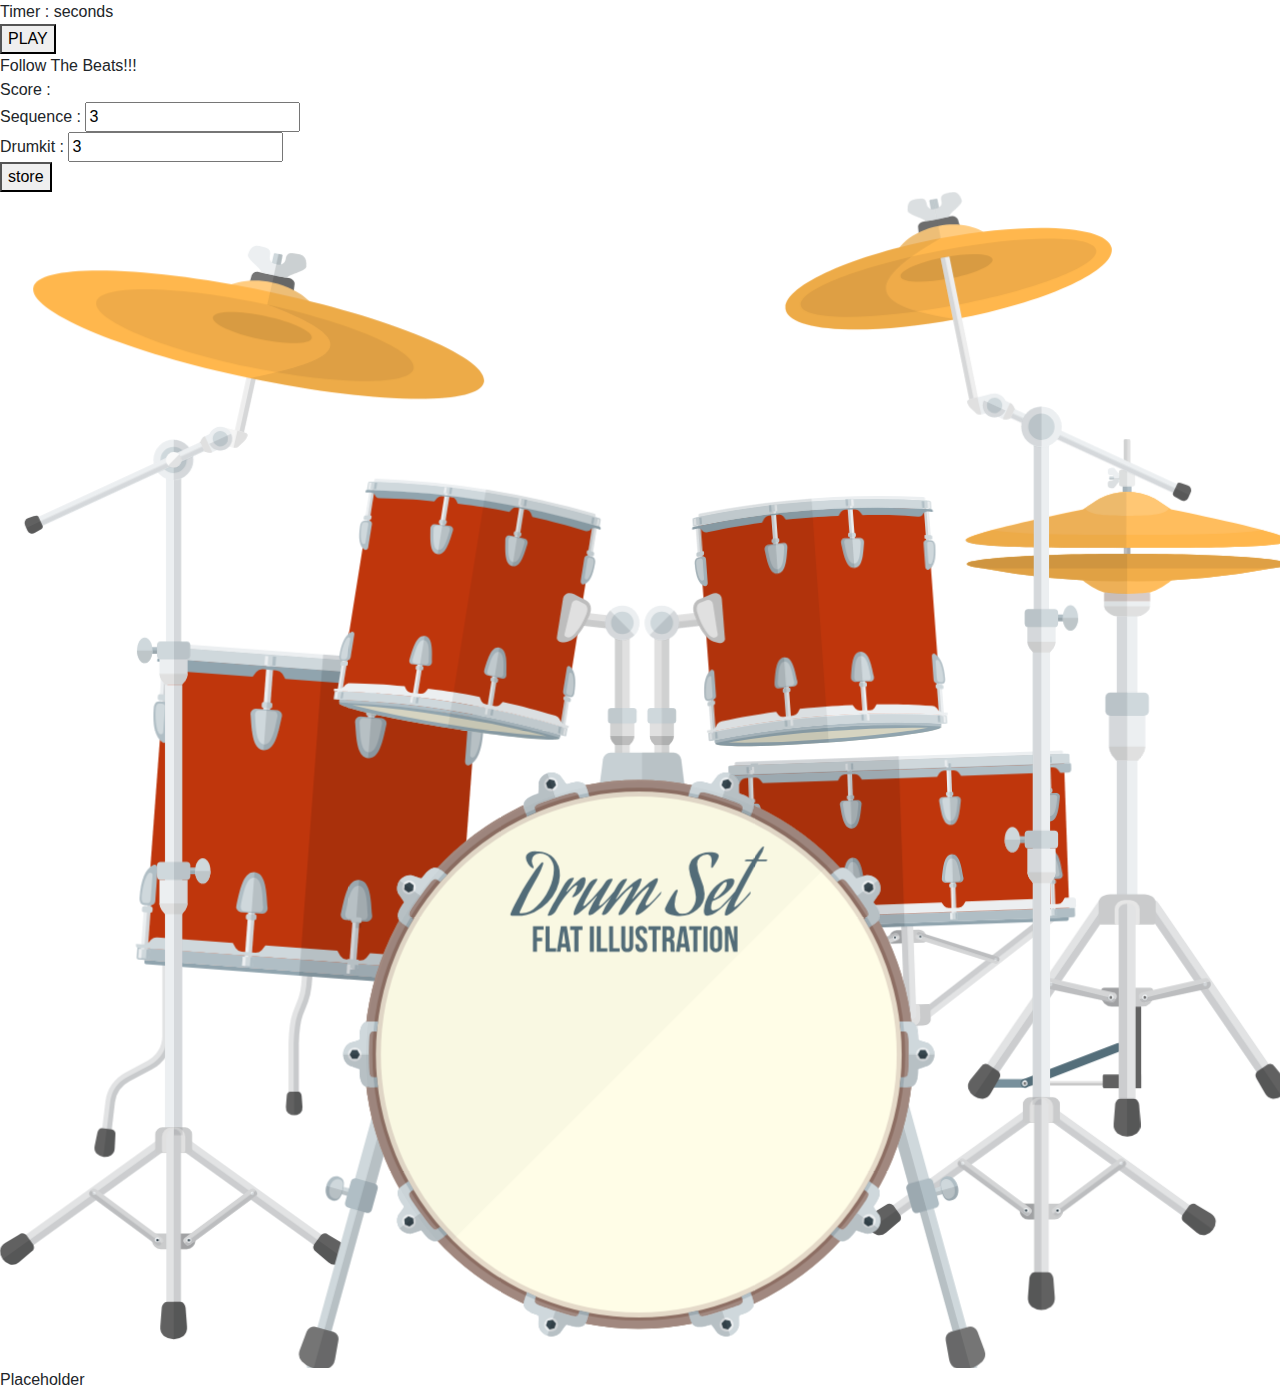
==== drumkit/index.html @ edfa5fe8 "add drumkit" ====
<!DOCTYPE html>
<html>

<head>
    <title>first projek</title>
    <link rel="stylesheet" type="text/css" href="style2.css">
    <style>
    @import url('https://fonts.googleapis.com/css?family=Rock+Salt&display=swap');
    </style>
    <link rel="stylesheet" href="https://stackpath.bootstrapcdn.com/bootstrap/4.3.1/css/bootstrap.min.css" integrity="sha384-ggOyR0iXCbMQv3Xipma34MD+dH/1fQ784/j6cY/iJTQUOhcWr7x9JvoRxT2MZw1T" crossorigin="anonymous">
    <script src="https://stackpath.bootstrapcdn.com/bootstrap/4.3.1/js/bootstrap.min.js" integrity="sha384-JjSmVgyd0p3pXB1rRibZUAYoIIy6OrQ6VrjIEaFf/nJGzIxFDsf4x0xIM+B07jRM" crossorigin="anonymous"></script>
    <meta name="viewport" content="width=device-width, initial-scale=1">

</head>

<body>
<!--<img src = "illustrator/background.jpg">
-->
<div class="wrapper">
    <div class='left'>Timer : <span id="timer">seconds</span>
        <div>
            <button id="play">PLAY</button>
        </div>
    </div>
    <div class='central'>Follow The Beats!!!</div>
    <div class="right" id='score'>Score : </div>
</div>

    <audio src="audioFiles/kick.wav" id="sound-1"></audio>
    <audio src="audioFiles/Floor-Tom.mp3" id="sound-2"></audio>
    <audio src="audioFiles/snare.wav" id="sound-3"></audio>
    <audio src="audioFiles/Big-Rack-Tom.mp3" id="sound-4"></audio>
    <audio src="audioFiles/Small-Rack-Tom.mp3" id="sound-5"></audio>
    <audio src="audioFiles/hihat.wav" id="sound-6"></audio>
    <audio src="audioFiles/Crash.mp3" id="sound-7"></audio>
    <audio src="audioFiles/ride.wav" id="sound-8"></audio>

    <audio src="audioFiles/openhat.wav" id="openHat"></audio>


<div class="wrapper2">
    <div class='left2'>
        <!--<input type="number" id='testInput'>
        <button onclick="printout()">print</button>
        -->
        <div class='sequence'> Sequence : <input type="number" id='sequence' value="3"></div>
        <div class='sequence'> Drumkit : <input type = 'number' id='drumkit' value ="3"></div>
        <button onclick = "pushSequence()" id="store">store</button>
<script>
    function pushSequence (){
    var sequence = document.getElementById("sequence").value;
    console.log(sequence);
}
</script>

    </div>

<div class='container-drums central2'>
<svg xmlns="http://www.w3.org/2000/svg" viewBox="0 0 370 340">
    <defs><style>.cls-1{isolation:isolate;}.cls-2,.cls-3{fill:#e2e3e4;}.cls-11,.cls-13,.cls-27,.cls-3,.cls-30,.cls-44{mix-blend-mode:multiply;}.cls-4{fill:#616161;}.cls-5{fill:#bf360c;}.cls-6{fill:#eceff1;}.cls-7{fill:#cfd8dc;}.cls-8{fill:#b0bec5;}.cls-9{fill:#90a4ae;}.cls-10{fill:#d6d4c1;}.cls-11,.cls-25{fill:#edeeee;}.cls-12{fill:#e0e0e0;}.cls-13{fill:#e6e7e8;}.cls-14{fill:#bdbdbd;}.cls-15{fill:#c7d0d4;}.cls-16{fill:#757575;}.cls-17{fill:#ffcc80;}.cls-18{fill:#ffb74d;}.cls-19{fill:#efab49;}.cls-20{fill:#d89b42;}.cls-21{fill:#f1ad49;}.cls-22{fill:#ffbd5d;}.cls-23{fill:#ffc774;}.cls-24{fill:#dfa044;}.cls-26{fill:#78909c;}.cls-28{fill:#546e7a;}.cls-29,.cls-30{fill:#cacbcc;}.cls-31{fill:#d4d5d6;}.cls-32{fill:#e6e6e6;}.cls-33{fill:#d7ccc8;}.cls-34{fill:#37474f;}.cls-35{fill:#9aa7ad;}.cls-36{fill:#bec6c9;}.cls-37{fill:#eee;}.cls-38{fill:#f5f5f5;}.cls-39{fill:#fafafa;}.cls-40{fill:#e5dac9;}.cls-41{fill:#8d6e63;}.cls-42{fill:#a1887f;}.cls-43{fill:#fffde7;}.cls-44{fill:#f9fafa;}</style></defs><title>good name</title><g class="cls-1"><g id="Layer_1" data-name="Layer 1"><g id="pattern-2" class = "pattern"><path class="cls-2" d="M122.17,315.07l0-16.17a45.17,45.17,0,0,1,.4-5.14,17.92,17.92,0,0,1,.9-3.83l1.56-4a16,16,0,0,0,.79-3.67,46.28,46.28,0,0,0,.31-5.47v-8.54h3v8.54a48.39,48.39,0,0,1-.34,5.85,18.72,18.72,0,0,1-1,4.39l-1.56,4a14.92,14.92,0,0,0-.72,3.16,41.34,41.34,0,0,0-.37,4.74l0,16.14Z" transform="translate(-38.78 -52.91)"/><path class="cls-3" d="M127.63,268.26v8.54a47,47,0,0,1-.32,5.66,17.8,17.8,0,0,1-.88,4l-1.56,4a15.7,15.7,0,0,0-.81,3.5,44,44,0,0,0-.39,4.92l0,16.17h1.52l0-16.14a41.34,41.34,0,0,1,.37-4.74,14.92,14.92,0,0,1,.72-3.16l1.56-4a18.72,18.72,0,0,0,1-4.39,48.39,48.39,0,0,0,.34-5.85v-8.54Z" transform="translate(-38.78 -52.91)"/><path class="cls-4" d="M125.58,319.16a3,3,0,0,1-3.5,0,2.13,2.13,0,0,1-.66-1.76l.25-3.26c0-.66.48-1.18,1-1.18H125c.48,0,.9.52.95,1.18l.25,3.26A2.13,2.13,0,0,1,125.58,319.16Z" transform="translate(-38.78 -52.91)"/><path class="cls-3" d="M126.24,317.4l-.25-3.26c0-.66-.47-1.18-.95-1.18h-1.21v6.77a3.21,3.21,0,0,0,1.75-.57A2.13,2.13,0,0,0,126.24,317.4Z" transform="translate(-38.78 -52.91)"/><path class="cls-2" d="M70.61,327.94l-2.78-.34,1.44-11.85a10.86,10.86,0,0,1,5.7-8.3L81.43,304A8,8,0,0,0,85.69,297V271.69h2.79V297a10.76,10.76,0,0,1-5.74,9.55l-6.46,3.42A8.05,8.05,0,0,0,72,316.08Z" transform="translate(-38.78 -52.91)"/><path class="cls-3" d="M87.09,271.69V297a9.41,9.41,0,0,1-5,8.32l-6.46,3.42a9.47,9.47,0,0,0-5,7.22l-1.48,11.86,1.44.17L72,316.08a8.05,8.05,0,0,1,4.24-6.16l6.46-3.42A10.76,10.76,0,0,0,88.48,297V271.69Z" transform="translate(-38.78 -52.91)"/><path class="cls-4" d="M70.83,331.39a3.55,3.55,0,0,1-4.17-.53,2.53,2.53,0,0,1-.52-2.19l.79-3.86c.16-.77.75-1.33,1.31-1.26l2.89.36a1.4,1.4,0,0,1,1,1.55l-.2,3.94A2.51,2.51,0,0,1,70.83,331.39Z" transform="translate(-38.78 -52.91)"/><path class="cls-3" d="M71.88,329.4l.2-3.94a1.4,1.4,0,0,0-1-1.55l-1.44-.18-1,8.08a3.79,3.79,0,0,0,2.17-.42A2.51,2.51,0,0,0,71.88,329.4Z" transform="translate(-38.78 -52.91)"/><rect class="cls-5" x="83.5" y="187.81" width="90.54" height="90.54" transform="translate(-152.03 291.26) rotate(-85.74)"/><path class="cls-6" d="M87.3,184.49l0-.71a.52.52,0,0,1,.56-.48l88.64,6.6a.52.52,0,0,1,.48.56l-.06.71Z" transform="translate(-38.78 -52.91)"/><path class="cls-7" d="M85.66,187.73l.21-2.81a.54.54,0,0,1,.58-.49l91.38,6.81a.54.54,0,0,1,.49.57l-.21,2.81Z" transform="translate(-38.78 -52.91)"/><path class="cls-7" d="M84.74,187.66l.21-2.81a.54.54,0,0,1,.58-.49l93.21,6.95a.54.54,0,0,1,.51.57l-.21,2.81Z" transform="translate(-38.78 -52.91)"/><rect class="cls-6" x="167.51" y="200.84" width="17.98" height="1.98" transform="translate(-76.64 309.98) rotate(-85.75)"/><polygon class="cls-3" points="138.38 139.95 137.4 139.88 136.06 157.81 137.05 157.88 138.38 139.95"/><rect class="cls-7" x="175.85" y="191.32" width="2.63" height="3.18" transform="translate(-67.11 302.38) rotate(-85.75)"/><rect class="cls-8" x="174.73" y="192.36" width="2.63" height="0.92" transform="translate(-68.06 301.2) rotate(-85.76)"/><rect class="cls-6" x="176.97" y="192.53" width="2.63" height="0.92" transform="matrix(0.07, -1, 1, 0.07, -66.22, 303.5)"/><rect class="cls-7" x="175.36" y="204.21" width="1.69" height="3.08" rx="0.53" transform="translate(-80.85 313.26) rotate(-85.74)"/><path class="cls-8" d="M175.36,206.9l1.85.14c.88.06,1.3,1,1.22,2.1-.39,5.19-1.63,8.33-4,9.47-.68.32-1.27-.38-1.22-1.12l.7-9.33A1.35,1.35,0,0,1,175.36,206.9Z" transform="translate(-38.78 -52.91)"/><path class="cls-7" d="M176.08,207.55l1.08.08c.51,0,.75.74.69,1.57-.27,3.57-1.45,7.26-2.46,7.19a.67.67,0,0,1-.7-.83l.52-7C175.26,208,175.65,207.52,176.08,207.55Z" transform="translate(-38.78 -52.91)"/><rect class="cls-6" x="107.26" y="196.35" width="17.98" height="1.98" transform="translate(-127.94 245.75) rotate(-85.76)"/><rect class="cls-3" x="107.75" y="196.89" width="17.98" height="0.99" transform="translate(-127.52 246.28) rotate(-85.76)"/><path class="cls-8" d="M119,202.7l-6.3-.47a1.56,1.56,0,0,0-1.49,1.86c.32,4.13.39,9.93,3.76,10.18s4.29-5.47,5.22-9.51A1.56,1.56,0,0,0,119,202.7Z" transform="translate(-38.78 -52.91)"/><path class="cls-7" d="M118.11,203l-4.54-.34c-.62,0-1.14.62-1.08,1.48.21,3.26.19,8.27,2.62,8.45s3.15-4.78,3.85-8C119.14,203.79,118.73,203.06,118.11,203Z" transform="translate(-38.78 -52.91)"/><rect class="cls-7" x="115.6" y="186.83" width="2.63" height="3.18" transform="translate(-118.43 238.13) rotate(-85.75)"/><rect class="cls-8" x="116.72" y="188.04" width="2.63" height="0.92" transform="translate(-117.42 239.44) rotate(-85.78)"/><rect class="cls-6" x="114.47" y="187.87" width="2.63" height="0.92" transform="translate(-119.33 237.04) rotate(-85.78)"/><path class="cls-3" d="M119,202.7l-3.15-.23-.88,11.8c3.37.26,4.29-5.47,5.22-9.51A1.56,1.56,0,0,0,119,202.7Z" transform="translate(-38.78 -52.91)"/><rect class="cls-7" x="115.11" y="199.72" width="1.69" height="3.08" rx="0.53" transform="translate(-132.15 249) rotate(-85.73)"/><path class="cls-3" d="M117,200.49l-1-.08-.13,1.69,1,.07a.54.54,0,0,0,.58-.49l0-.62A.54.54,0,0,0,117,200.49Z" transform="translate(-38.78 -52.91)"/><rect class="cls-6" x="137.47" y="198.61" width="17.98" height="1.98" transform="translate(-102.22 277.96) rotate(-85.75)"/><rect class="cls-3" x="137.96" y="199.14" width="17.98" height="0.99" transform="translate(-101.65 278.71) rotate(-85.82)"/><path class="cls-8" d="M149.23,205l-6.3-.47a1.56,1.56,0,0,0-1.49,1.86c.33,4.13.39,9.93,3.76,10.18s4.29-5.47,5.22-9.51A1.56,1.56,0,0,0,149.23,205Z" transform="translate(-38.78 -52.91)"/><path class="cls-7" d="M148.32,205.26l-4.54-.34c-.62,0-1.14.62-1.08,1.48.21,3.26.19,8.27,2.62,8.45s3.16-4.78,3.85-8C149.35,206,148.94,205.31,148.32,205.26Z" transform="translate(-38.78 -52.91)"/><rect class="cls-7" x="145.81" y="189.08" width="2.63" height="3.18" transform="translate(-92.73 270.29) rotate(-85.74)"/><rect class="cls-8" x="146.93" y="190.29" width="2.63" height="0.92" transform="translate(-91.72 271.58) rotate(-85.76)"/><rect class="cls-6" x="144.68" y="190.12" width="2.63" height="0.92" transform="matrix(0.07, -1, 1, 0.07, -93.57, 269.28)"/><path class="cls-3" d="M149.23,205l-3.15-.23-.88,11.8c3.37.26,4.29-5.47,5.22-9.51A1.56,1.56,0,0,0,149.23,205Z" transform="translate(-38.78 -52.91)"/><rect class="cls-7" x="145.32" y="201.97" width="1.69" height="3.08" rx="0.53" transform="translate(-106.43 281.22) rotate(-85.74)"/><path class="cls-3" d="M147.23,202.74l-1-.08-.13,1.69,1,.07a.52.52,0,0,0,.57-.49l0-.62A.53.53,0,0,0,147.23,202.74Z" transform="translate(-38.78 -52.91)"/><rect class="cls-6" x="77.22" y="194.12" width="17.98" height="1.98" transform="translate(-153.56 213.62) rotate(-85.73)"/><rect class="cls-3" x="77.71" y="194.65" width="17.98" height="0.99" transform="translate(-153.18 214.04) rotate(-85.7)"/><rect class="cls-7" x="85.56" y="184.59" width="2.63" height="3.18" transform="translate(-144.03 206.06) rotate(-85.74)"/><rect class="cls-8" x="86.68" y="185.8" width="2.63" height="0.92" transform="translate(-143.02 207.38) rotate(-85.77)"/><rect class="cls-6" x="84.43" y="185.63" width="2.63" height="0.93" transform="translate(-145.1 204.55) rotate(-85.65)"/><rect class="cls-7" x="85.07" y="197.48" width="1.69" height="3.08" rx="0.53" transform="translate(-157.69 217.07) rotate(-85.76)"/><path class="cls-8" d="M86.59,200.29l-1.86-.14c-.88-.07-1.43.79-1.51,1.9-.39,5.18.37,8.47,2.55,9.95.63.42,1.32-.18,1.38-.93l.69-9.33A1.34,1.34,0,0,0,86.59,200.29Z" transform="translate(-38.78 -52.91)"/><path class="cls-7" d="M85.77,200.82l-1.08-.08c-.51,0-.85.62-.91,1.45-.26,3.57.36,7.4,1.37,7.47.47,0,.77-.14.81-.71l.53-7A.94.94,0,0,0,85.77,200.82Z" transform="translate(-38.78 -52.91)"/><path class="cls-9" d="M84.81,187.67a.52.52,0,0,0-.57.49l0,.48,2,.15a2.38,2.38,0,0,1,1.74,1l.43.77a2.41,2.41,0,0,0,1.76.86L111.81,193l1.07-1.38a2.41,2.41,0,0,1,1.88-.74l3.88.29a2.36,2.36,0,0,1,1.74,1l.86,1.52,20.8,1.55,1.07-1.38a2.38,2.38,0,0,1,1.87-.74l3.89.29a2.36,2.36,0,0,1,1.74,1l.85,1.52,21.74,1.62a2.4,2.4,0,0,0,1.87-.59l.53-.69a2.41,2.41,0,0,1,1.88-.74l1.94.15,0-.49a.54.54,0,0,0-.49-.57Z" transform="translate(-38.78 -52.91)"/><path class="cls-9" d="M80.57,274.86l-.06.71a.53.53,0,0,0,.48.56l88.64,6.6a.52.52,0,0,0,.56-.48l.05-.71Z" transform="translate(-38.78 -52.91)"/><path class="cls-7" d="M79.43,271.41l-.21,2.81a.53.53,0,0,0,.49.57l91.39,6.81a.53.53,0,0,0,.57-.49l.21-2.81Z" transform="translate(-38.78 -52.91)"/><path class="cls-8" d="M78.5,271.34l-.2,2.81a.54.54,0,0,0,.5.58L172,281.67a.54.54,0,0,0,.58-.49l.21-2.81Z" transform="translate(-38.78 -52.91)"/><rect class="cls-6" x="162.36" y="269.94" width="17.98" height="1.98" transform="translate(-150.38 368.69) rotate(-85.73)"/><rect class="cls-3" x="161.87" y="270.4" width="17.98" height="0.99" transform="translate(-150.87 368.03) rotate(-85.7)"/><rect class="cls-7" x="169.37" y="278.27" width="2.63" height="3.18" transform="translate(-159.83 376.43) rotate(-85.75)"/><rect class="cls-8" x="168.25" y="279.31" width="2.63" height="0.92" transform="translate(-160.79 375.23) rotate(-85.75)"/><rect class="cls-6" x="170.49" y="279.48" width="2.63" height="0.92" transform="translate(-158.87 377.64) rotate(-85.75)"/><rect class="cls-7" x="170.8" y="265.47" width="1.69" height="3.08" rx="0.53" transform="translate(-146.17 365.42) rotate(-85.74)"/><path class="cls-8" d="M171,265.75l1.86.14c.88.06,1.43-.79,1.51-1.9.39-5.19-.37-8.48-2.56-10-.62-.42-1.32.18-1.37.93l-.7,9.33A1.37,1.37,0,0,0,171,265.75Z" transform="translate(-38.78 -52.91)"/><path class="cls-7" d="M171.79,265.21l1.08.08c.51,0,.84-.62.91-1.45.26-3.56-.36-7.4-1.37-7.47a.66.66,0,0,0-.81.71l-.53,7.05A.93.93,0,0,0,171.79,265.21Z" transform="translate(-38.78 -52.91)"/><rect class="cls-6" x="102.11" y="265.45" width="17.98" height="1.98" transform="translate(-201.62 304.59) rotate(-85.75)"/><rect class="cls-3" x="102.6" y="265.98" width="17.98" height="0.99" transform="translate(-201.29 304.83) rotate(-85.69)"/><path class="cls-8" d="M114.63,261.55l-6.3-.47a1.56,1.56,0,0,1-1.19-2.06c.93-4,1.85-9.76,5.22-9.51s3.43,6.05,3.76,10.18A1.57,1.57,0,0,1,114.63,261.55Z" transform="translate(-38.78 -52.91)"/><path class="cls-7" d="M113.78,261.11l-4.54-.34c-.62,0-1-.78-.85-1.62.69-3.19,1.42-8.15,3.85-8s2.41,5.19,2.62,8.45C114.92,260.49,114.4,261.15,113.78,261.11Z" transform="translate(-38.78 -52.91)"/><rect class="cls-7" x="109.12" y="273.78" width="2.63" height="3.18" transform="translate(-211.16 312.11) rotate(-85.74)"/><rect class="cls-8" x="110.24" y="274.99" width="2.63" height="0.92" transform="translate(-210.37 312.8) rotate(-85.63)"/><rect class="cls-6" x="107.99" y="274.82" width="2.63" height="0.92" transform="translate(-212 311.32) rotate(-85.82)"/><path class="cls-3" d="M114.63,261.55l-3.15-.23.88-11.81c3.37.25,3.43,6.05,3.76,10.18A1.57,1.57,0,0,1,114.63,261.55Z" transform="translate(-38.78 -52.91)"/><rect class="cls-7" x="110.55" y="260.99" width="1.69" height="3.08" rx="0.53" transform="translate(-197.52 301.03) rotate(-85.71)"/><path class="cls-3" d="M112.33,263.44l-1-.07.12-1.69,1,.08a.54.54,0,0,1,.49.57l0,.62A.54.54,0,0,1,112.33,263.44Z" transform="translate(-38.78 -52.91)"/><rect class="cls-6" x="132.32" y="267.7" width="17.98" height="1.98" transform="translate(-175.95 336.67) rotate(-85.73)"/><rect class="cls-3" x="132.81" y="268.23" width="17.98" height="0.99" transform="translate(-175.71 336.77) rotate(-85.64)"/><path class="cls-8" d="M144.84,263.8l-6.3-.47a1.56,1.56,0,0,1-1.19-2.06c.93-4,1.85-9.76,5.22-9.51s3.43,6.05,3.76,10.18A1.56,1.56,0,0,1,144.84,263.8Z" transform="translate(-38.78 -52.91)"/><path class="cls-7" d="M144,263.36l-4.54-.34c-.62,0-1-.78-.85-1.62.69-3.19,1.42-8.15,3.85-8s2.41,5.19,2.62,8.45C145.13,262.74,144.61,263.41,144,263.36Z" transform="translate(-38.78 -52.91)"/><rect class="cls-7" x="139.33" y="276.03" width="2.63" height="3.18" transform="matrix(0.07, -1, 1, 0.07, -185.45, 344.32)"/><rect class="cls-8" x="140.45" y="277.24" width="2.63" height="0.92" transform="translate(-184.46 345.59) rotate(-85.75)"/><rect class="cls-6" x="138.21" y="277.07" width="2.63" height="0.92" transform="translate(-186.48 342.92) rotate(-85.7)"/><path class="cls-3" d="M144.84,263.8l-3.15-.23.88-11.81c3.37.25,3.43,6.05,3.76,10.18A1.56,1.56,0,0,1,144.84,263.8Z" transform="translate(-38.78 -52.91)"/><rect class="cls-7" x="140.76" y="263.24" width="1.69" height="3.08" rx="0.53" transform="matrix(0.07, -1, 1, 0.07, -171.69, 333.52)"/><path class="cls-3" d="M142.54,265.69l-1-.07.13-1.69,1,.08a.54.54,0,0,1,.49.57l0,.62A.54.54,0,0,1,142.54,265.69Z" transform="translate(-38.78 -52.91)"/><rect class="cls-6" x="72.07" y="263.21" width="17.98" height="1.98" transform="translate(-227.2 272.55) rotate(-85.75)"/><rect class="cls-3" x="72.56" y="263.74" width="17.98" height="0.99" transform="translate(-226.78 273.09) rotate(-85.76)"/><rect class="cls-7" x="79.08" y="271.54" width="2.63" height="3.18" transform="translate(-236.74 280.09) rotate(-85.74)"/><polygon class="cls-8" points="42.37 218.96 43.29 219.02 43.1 221.65 42.18 221.57 42.37 218.96"/><rect class="cls-6" x="77.96" y="272.58" width="2.63" height="0.92" transform="translate(-237.67 279) rotate(-85.76)"/><rect class="cls-7" x="80.51" y="258.75" width="1.69" height="3.08" rx="0.53" transform="translate(-223.08 268.99) rotate(-85.7)"/><path class="cls-8" d="M82.2,259.13,80.35,259c-.88-.07-1.3-1-1.22-2.11.39-5.18,1.62-8.33,4-9.46.68-.32,1.28.37,1.23,1.12l-.7,9.33A1.35,1.35,0,0,1,82.2,259.13Z" transform="translate(-38.78 -52.91)"/><path class="cls-7" d="M81.48,258.48l-1.08-.08c-.52,0-.75-.74-.69-1.57.27-3.56,1.45-7.26,2.46-7.19a.68.68,0,0,1,.7.83l-.53,7C82.3,258.08,81.91,258.52,81.48,258.48Z" transform="translate(-38.78 -52.91)"/><path class="cls-7" d="M78.57,271.35a.54.54,0,0,1-.49-.57l0-.48,1.94.14a2.39,2.39,0,0,0,1.88-.74l.53-.69a2.4,2.4,0,0,1,1.87-.59L106.08,270l.85,1.52a2.36,2.36,0,0,0,1.74,1l3.89.29a2.38,2.38,0,0,0,1.87-.74l1.07-1.38,20.8,1.55.86,1.52a2.37,2.37,0,0,0,1.74,1l3.88.28a2.37,2.37,0,0,0,1.88-.74l1.07-1.38,21.74,1.62a2.41,2.41,0,0,1,1.75.86l.43.77a2.41,2.41,0,0,0,1.74,1l2,.14,0,.48a.52.52,0,0,1-.57.49Z" transform="translate(-38.78 -52.91)"/><path class="cls-3" d="M172.83,265.89c.88.06,1.43-.79,1.51-1.9.34-4.53-.2-7.61-1.79-9.3l2.73-36.62c1.83-1.44,2.81-4.41,3.15-8.93.08-1.11-.34-2-1.22-2.1h-.11l0-.37h0a.54.54,0,0,0,.57-.49l0-.62a.52.52,0,0,0-.49-.57h0l.69-9.35,1.47.11,0-.49a.54.54,0,0,0-.49-.57H179l.21-2.81a.54.54,0,0,0-.51-.57l-1.77-.14.06-.71a.52.52,0,0,0-.48-.56l-44.32-3.3-6.92,92.83,44.32,3.3a.52.52,0,0,0,.56-.48l.05-.68.31,0v0l1.46.11a.54.54,0,0,0,.58-.49l.21-2.81h-.07a.52.52,0,0,0,.57-.49l0-.48-1.47-.11.7-9.35h0a.53.53,0,0,0,.57-.49l0-.62a.53.53,0,0,0-.49-.57h0l0-.36Z" transform="translate(-38.78 -52.91)"/></g><g id="pattern-4" class = "pattern"><path class="cls-10" d="M200.56,210.8c-.18,1.13-14.59-.23-32.19-3s-31.72-6-31.54-7.13,14.61.13,32.21,2.94S200.75,209.67,200.56,210.8Z" transform="translate(-38.78 -52.91)"/><path class="cls-9" d="M168.87,204.61a279.58,279.58,0,0,1,28,5.6,273.4,273.4,0,0,1-28.38-3.4,276.26,276.26,0,0,1-28-5.6,279.21,279.21,0,0,1,28.37,3.4Zm.17-1c-17.6-2.81-32-4.07-32.21-2.94s13.94,4.33,31.54,7.13,32,4.17,32.19,3-13.92-4.42-31.52-7.23Z" transform="translate(-38.78 -52.91)"/><path class="cls-5" d="M201.46,207.39A264.54,264.54,0,0,0,137,197.11l9.24-57.9a263.58,263.58,0,0,1,64.42,10.28Z" transform="translate(-38.78 -52.91)"/><path class="cls-6" d="M146.91,136.67c0-.21.05-.31.08-.51a.46.46,0,0,1,.43-.37,264.37,264.37,0,0,1,63.25,10.1.44.44,0,0,1,.3.48c0,.2,0,.3-.08.51A263.84,263.84,0,0,0,146.91,136.67Z" transform="translate(-38.78 -52.91)"/><path class="cls-7" d="M145.52,139c.13-.8.19-1.2.32-2a.48.48,0,0,1,.45-.38,263.47,263.47,0,0,1,65.19,10.41.44.44,0,0,1,.31.49c-.13.81-.19,1.21-.32,2A263.87,263.87,0,0,0,145.52,139Z" transform="translate(-38.78 -52.91)"/><path class="cls-7" d="M144.85,139c.13-.8.19-1.2.32-2a.47.47,0,0,1,.46-.38,255.8,255.8,0,0,1,66.49,10.61.48.48,0,0,1,.31.5c-.13.8-.19,1.2-.32,2A255.63,255.63,0,0,0,144.85,139Z" transform="translate(-38.78 -52.91)"/><path class="cls-6" d="M211.6,148.36l-1.36-.44c-.82,5.12-1.23,7.68-2,12.79l1.36.43C210.38,156,210.79,153.47,211.6,148.36Z" transform="translate(-38.78 -52.91)"/><path class="cls-3" d="M210.92,148.14l-.68-.22c-.82,5.12-1.23,7.68-2,12.79l.68.22C209.7,155.81,210.1,153.25,210.92,148.14Z" transform="translate(-38.78 -52.91)"/><path class="cls-7" d="M211.87,149.45l-2.2-.7.3-1.87,2.19.7C212,148.33,212,148.7,211.87,149.45Z" transform="translate(-38.78 -52.91)"/><path class="cls-8" d="M210.31,149l-.64-.2.3-1.87.64.2Z" transform="translate(-38.78 -52.91)"/><path class="cls-6" d="M211.87,149.45l-.64-.2.3-1.87.63.2C212,148.33,212,148.7,211.87,149.45Z" transform="translate(-38.78 -52.91)"/><path class="cls-7" d="M210.24,156.94l-1.38-.44a.33.33,0,0,0-.43.27c0,.17-.05.26-.07.44a.46.46,0,0,0,.31.5l1.38.44a.33.33,0,0,0,.43-.27c0-.17,0-.26.07-.44A.47.47,0,0,0,210.24,156.94Z" transform="translate(-38.78 -52.91)"/><path class="cls-8" d="M208.79,158l1.28.41c.61.19.85.94.72,1.73-.59,3.7-1.64,5.77-3.37,6.2-.5.12-.87-.48-.79-1,.43-2.66.64-4,1.06-6.66A.83.83,0,0,1,208.79,158Z" transform="translate(-38.78 -52.91)"/><path class="cls-7" d="M209.26,158.61l.74.24c.36.12.48.66.39,1.26-.41,2.54-1.47,5-2.16,4.8a.57.57,0,0,1-.44-.71l.8-5C208.66,158.77,209,158.52,209.26,158.61Z" transform="translate(-38.78 -52.91)"/><path class="cls-6" d="M167.54,139.06l1.42.16c-.82,5.11-1.23,7.67-2,12.78l-1.42-.15C166.31,146.74,166.72,144.18,167.54,139.06Z" transform="translate(-38.78 -52.91)"/><path class="cls-3" d="M168.25,139.14l.71.08c-.82,5.11-1.23,7.67-2,12.78l-.71-.07C167,146.81,167.43,144.25,168.25,139.14Z" transform="translate(-38.78 -52.91)"/><path class="cls-8" d="M168.91,149.45c-1.81-.22-2.72-.32-4.54-.5a1.21,1.21,0,0,0-1.19,1.31c0,3-.3,7.08,2.12,7.35s3.43-3.79,4.35-6.65A1.07,1.07,0,0,0,168.91,149.45Z" transform="translate(-38.78 -52.91)"/><path class="cls-7" d="M168.24,149.64c-1.31-.15-2-.23-3.27-.36-.45,0-.87.43-.88,1,0,2.33-.35,5.9,1.4,6.09s2.57-3.32,3.27-5.58C168.94,150.23,168.68,149.69,168.24,149.64Z" transform="translate(-38.78 -52.91)"/><path class="cls-7" d="M167,140c.92.09,1.37.14,2.29.25.12-.75.18-1.13.29-1.87-.91-.11-1.37-.16-2.28-.25Z" transform="translate(-38.78 -52.91)"/><path class="cls-8" d="M168.57,140.15l.67.08c.12-.75.18-1.13.29-1.87l-.66-.08Z" transform="translate(-38.78 -52.91)"/><path class="cls-6" d="M167,140l.67.07.3-1.87-.67-.07Z" transform="translate(-38.78 -52.91)"/><path class="cls-3" d="M168.91,149.45l-2.26-.26-1.35,8.42c2.43.26,3.43-3.79,4.35-6.65A1.07,1.07,0,0,0,168.91,149.45Z" transform="translate(-38.78 -52.91)"/><path class="cls-7" d="M166.16,147.65l1.44.15a.37.37,0,0,1,.32.43c0,.17,0,.26-.07.44a.41.41,0,0,1-.44.34l-1.45-.16a.37.37,0,0,1-.32-.42c0-.18,0-.27.07-.45A.41.41,0,0,1,166.16,147.65Z" transform="translate(-38.78 -52.91)"/><path class="cls-3" d="M167.6,147.8l-.72-.08c-.08.48-.11.72-.19,1.21l.72.08a.41.41,0,0,0,.44-.34c0-.18,0-.27.07-.44A.37.37,0,0,0,167.6,147.8Z" transform="translate(-38.78 -52.91)"/><path class="cls-6" d="M189.16,142.44l1.4.3-2.05,12.78-1.39-.29C187.93,150.12,188.34,147.56,189.16,142.44Z" transform="translate(-38.78 -52.91)"/><path class="cls-3" d="M189.85,142.59l.71.15-2.05,12.78-.7-.14C188.63,150.26,189,147.7,189.85,142.59Z" transform="translate(-38.78 -52.91)"/><path class="cls-8" d="M190.48,153.12c-1.78-.4-2.67-.58-4.47-.94-.61-.13-1.17.42-1.17,1.21,0,3-.32,7.16,2.07,7.67s3.39-3.52,4.3-6.33A1.2,1.2,0,0,0,190.48,153.12Z" transform="translate(-38.78 -52.91)"/><path class="cls-7" d="M189.82,153.25c-1.29-.28-1.93-.42-3.22-.68-.44-.09-.85.35-.87,1,0,2.36-.35,6,1.37,6.32s2.54-3.13,3.23-5.35A1,1,0,0,0,189.82,153.25Z" transform="translate(-38.78 -52.91)"/><path class="cls-7" d="M188.58,143.31l2.25.48c.12-.75.17-1.12.29-1.87l-2.24-.48Z" transform="translate(-38.78 -52.91)"/><path class="cls-8" d="M190.17,143.65l.66.14c.12-.75.17-1.12.29-1.87l-.65-.14Z" transform="translate(-38.78 -52.91)"/><path class="cls-6" d="M188.58,143.31l.65.14.3-1.87-.65-.14Z" transform="translate(-38.78 -52.91)"/><path class="cls-3" d="M190.48,153.12l-2.22-.48-1.35,8.42c2.39.5,3.39-3.52,4.3-6.33A1.2,1.2,0,0,0,190.48,153.12Z" transform="translate(-38.78 -52.91)"/><path class="cls-7" d="M187.78,151l1.41.3a.42.42,0,0,1,.32.46c0,.18,0,.27-.07.45a.35.35,0,0,1-.44.29l-1.41-.29a.42.42,0,0,1-.33-.46c0-.18.05-.27.08-.45A.37.37,0,0,1,187.78,151Z" transform="translate(-38.78 -52.91)"/><path class="cls-3" d="M189.19,151.32l-.7-.15c-.08.48-.12.73-.19,1.21l.7.14a.35.35,0,0,0,.44-.29c0-.18,0-.27.07-.45A.42.42,0,0,0,189.19,151.32Z" transform="translate(-38.78 -52.91)"/><path class="cls-6" d="M145.79,137.85h1.43c-.82,5.12-1.22,7.68-2,12.79h-1.43C144.56,145.52,145,143,145.79,137.85Z" transform="translate(-38.78 -52.91)"/><path class="cls-3" d="M146.5,137.86h.72c-.82,5.12-1.22,7.68-2,12.79h-.72C145.28,145.53,145.69,143,146.5,137.86Z" transform="translate(-38.78 -52.91)"/><path class="cls-7" d="M145.2,138.81l2.3,0,.3-1.87-2.3,0Z" transform="translate(-38.78 -52.91)"/><path class="cls-8" d="M146.83,138.82h.67l.3-1.87h-.67Z" transform="translate(-38.78 -52.91)"/><path class="cls-6" d="M145.2,138.81h.67l.3-1.87h-.67Z" transform="translate(-38.78 -52.91)"/><path class="cls-7" d="M144.41,146.43l1.45,0a.32.32,0,0,1,.33.38c0,.18-.05.27-.07.45a.48.48,0,0,1-.45.37h-1.46a.32.32,0,0,1-.32-.38c0-.18,0-.27.07-.45A.46.46,0,0,1,144.41,146.43Z" transform="translate(-38.78 -52.91)"/><path class="cls-8" d="M145.45,147.91H144.1c-.63,0-1.09.63-1.22,1.42-.59,3.7-.23,6,1.28,6.94.44.27,1-.18,1.06-.71.43-2.66.64-4,1.07-6.66A.83.83,0,0,0,145.45,147.91Z" transform="translate(-38.78 -52.91)"/><path class="cls-7" d="M144.83,148.33H144c-.37,0-.66.48-.75,1.08-.41,2.54-.18,5.23.55,5.23a.56.56,0,0,0,.64-.54l.8-5C145.35,148.66,145.14,148.33,144.83,148.33Z" transform="translate(-38.78 -52.91)"/><path class="cls-9" d="M144.9,139a.48.48,0,0,0-.45.38l0,.34h1.42a1.47,1.47,0,0,1,1.21.63l.27.53a1.49,1.49,0,0,0,1.23.54c6.31.13,9.46.32,15.74.9l.86-1a1.83,1.83,0,0,1,1.4-.5l2.8.31a1.64,1.64,0,0,1,1.2.78l.53,1.12c6,.74,9,1.22,14.88,2.37l.84-.9a1.66,1.66,0,0,1,1.39-.36c1.11.22,1.66.34,2.76.58a1.81,1.81,0,0,1,1.18.91l.51,1.18c6.15,1.4,9.2,2.21,15.24,4.05a1.54,1.54,0,0,0,1.34-.13l.42-.42a1.47,1.47,0,0,1,1.35-.22l1.34.43c0-.14,0-.2.06-.34a.46.46,0,0,0-.31-.5A255.7,255.7,0,0,0,144.9,139Z" transform="translate(-38.78 -52.91)"/><path class="cls-8" d="M136.87,199.61c0,.21-.05.31-.09.51a.31.31,0,0,0,.32.37,264.45,264.45,0,0,1,63.25,10.1.31.31,0,0,0,.41-.26c0-.2.05-.3.09-.51A264.4,264.4,0,0,0,136.87,199.61Z" transform="translate(-38.78 -52.91)"/><path class="cls-7" d="M136.24,197.22c-.13.8-.19,1.21-.32,2a.32.32,0,0,0,.33.38A264,264,0,0,1,201.44,210a.32.32,0,0,0,.43-.26c.12-.8.19-1.2.32-2A264,264,0,0,0,136.24,197.22Z" transform="translate(-38.78 -52.91)"/><path class="cls-7" d="M135.56,197.22c-.12.8-.19,1.2-.31,2a.32.32,0,0,0,.33.38,256.58,256.58,0,0,1,66.49,10.61.32.32,0,0,0,.43-.25c.13-.8.2-1.21.32-2A255.16,255.16,0,0,0,135.56,197.22Z" transform="translate(-38.78 -52.91)"/><path class="cls-6" d="M201.94,208.92l-1.37-.44c.82-5.11,1.23-7.67,2-12.78l1.37.43C203.16,201.25,202.75,203.8,201.94,208.92Z" transform="translate(-38.78 -52.91)"/><path class="cls-3" d="M201.25,208.7l-.68-.22c.82-5.11,1.23-7.67,2-12.78l.69.22Z" transform="translate(-38.78 -52.91)"/><path class="cls-7" d="M202.5,208.09l-2.19-.69-.3,1.87,2.2.69C202.33,209.21,202.39,208.84,202.5,208.09Z" transform="translate(-38.78 -52.91)"/><path class="cls-8" d="M201,207.6l-.64-.2-.3,1.87.64.2Z" transform="translate(-38.78 -52.91)"/><path class="cls-6" d="M202.5,208.09l-.63-.2-.3,1.87.64.2C202.33,209.21,202.39,208.84,202.5,208.09Z" transform="translate(-38.78 -52.91)"/><path class="cls-7" d="M203.32,200.34l-1.39-.44a.48.48,0,0,1-.31-.5c0-.17,0-.26.07-.44a.33.33,0,0,1,.43-.27l1.39.45a.46.46,0,0,1,.31.49c0,.18,0,.27-.07.45A.33.33,0,0,1,203.32,200.34Z" transform="translate(-38.78 -52.91)"/><path class="cls-8" d="M202.33,198.49l1.29.41c.6.19,1-.33,1.17-1.13.59-3.7.27-6.22-1.17-7.65-.41-.4-.93-.08-1,.45-.43,2.66-.64,4-1.07,6.66A1.18,1.18,0,0,0,202.33,198.49Z" transform="translate(-38.78 -52.91)"/><path class="cls-7" d="M202.93,198.23l.75.24c.35.11.63-.3.73-.9.4-2.54.2-5.43-.49-5.65-.33-.11-.55,0-.62.38l-.8,5A.8.8,0,0,0,202.93,198.23Z" transform="translate(-38.78 -52.91)"/><path class="cls-6" d="M157.87,199.63l1.42.15c.82-5.12,1.23-7.67,2-12.79l-1.42-.15C159.1,192,158.69,194.51,157.87,199.63Z" transform="translate(-38.78 -52.91)"/><path class="cls-3" d="M158.58,199.7l.71.08c.82-5.12,1.23-7.67,2-12.79l-.71-.08C159.81,192,159.4,194.59,158.58,199.7Z" transform="translate(-38.78 -52.91)"/><path class="cls-8" d="M162.46,189.91c-1.82-.22-2.73-.31-4.55-.49-.62-.06-1-.74-.74-1.49.92-2.87,1.94-7,4.36-6.7s2.12,4.43,2.11,7.4A1.16,1.16,0,0,1,162.46,189.91Z" transform="translate(-38.78 -52.91)"/><path class="cls-7" d="M161.86,189.57l-3.27-.36c-.44,0-.7-.57-.52-1.17.7-2.27,1.52-5.8,3.27-5.61s1.43,3.78,1.39,6.12C162.72,189.16,162.31,189.62,161.86,189.57Z" transform="translate(-38.78 -52.91)"/><path class="cls-7" d="M157.59,198.62c.92.09,1.37.15,2.29.25l-.3,1.87c-.91-.11-1.37-.16-2.29-.25Z" transform="translate(-38.78 -52.91)"/><path class="cls-8" d="M159.21,198.79l.67.08-.3,1.87-.67-.08Z" transform="translate(-38.78 -52.91)"/><path class="cls-6" d="M157.59,198.62l.67.07-.3,1.87-.67-.07Z" transform="translate(-38.78 -52.91)"/><path class="cls-3" d="M162.46,189.91l-2.27-.26c.54-3.37.8-5.05,1.34-8.42,2.43.27,2.12,4.43,2.11,7.4A1.16,1.16,0,0,1,162.46,189.91Z" transform="translate(-38.78 -52.91)"/><path class="cls-7" d="M159.23,191l1.44.16a.42.42,0,0,0,.45-.34l.07-.44a.36.36,0,0,0-.32-.42l-1.45-.16a.4.4,0,0,0-.44.34c0,.17,0,.26-.07.44A.35.35,0,0,0,159.23,191Z" transform="translate(-38.78 -52.91)"/><path class="cls-3" d="M160.67,191.2l-.71-.08c.07-.48.11-.72.19-1.2l.72.08a.36.36,0,0,1,.32.42l-.07.44A.42.42,0,0,1,160.67,191.2Z" transform="translate(-38.78 -52.91)"/><path class="cls-6" d="M179.49,203l1.4.3c.82-5.12,1.22-7.67,2-12.79l-1.4-.29C180.72,195.33,180.31,197.89,179.49,203Z" transform="translate(-38.78 -52.91)"/><path class="cls-3" d="M180.19,203.15l.7.15c.82-5.12,1.22-7.67,2-12.79l-.7-.15C181.41,195.48,181,198,180.19,203.15Z" transform="translate(-38.78 -52.91)"/><path class="cls-8" d="M184,193.59c-1.79-.4-2.68-.59-4.48-1a1.16,1.16,0,0,1-.72-1.58c.91-2.83,1.92-6.88,4.31-6.38s2.08,4.71,2.05,7.72C185.19,193.19,184.64,193.72,184,193.59Z" transform="translate(-38.78 -52.91)"/><path class="cls-7" d="M183.44,193.18c-1.28-.28-1.92-.42-3.21-.68a.92.92,0,0,1-.52-1.24c.69-2.23,1.52-5.75,3.24-5.38s1.4,4,1.36,6.35C184.29,192.85,183.89,193.28,183.44,193.18Z" transform="translate(-38.78 -52.91)"/><path class="cls-7" d="M179.22,202l2.25.47-.3,1.87-2.25-.48Z" transform="translate(-38.78 -52.91)"/><path class="cls-8" d="M180.81,202.29l.66.14-.3,1.87-.66-.14Z" transform="translate(-38.78 -52.91)"/><path class="cls-6" d="M179.22,202l.65.13-.3,1.87-.65-.14Z" transform="translate(-38.78 -52.91)"/><path class="cls-3" d="M184,193.59l-2.23-.49c.53-3.37.8-5,1.34-8.42,2.39.51,2.08,4.71,2.05,7.72C185.19,193.19,184.64,193.72,184,193.59Z" transform="translate(-38.78 -52.91)"/><path class="cls-7" d="M180.85,194.42l1.42.3a.37.37,0,0,0,.44-.3c0-.18,0-.27.07-.44a.41.41,0,0,0-.32-.46c-.57-.13-.85-.19-1.42-.3a.36.36,0,0,0-.44.3c0,.17,0,.26-.07.44A.42.42,0,0,0,180.85,194.42Z" transform="translate(-38.78 -52.91)"/><path class="cls-3" d="M182.27,194.72l-.71-.15c.08-.48.12-.72.19-1.2.29.06.43.08.71.15a.41.41,0,0,1,.32.46c0,.17-.05.26-.07.44A.37.37,0,0,1,182.27,194.72Z" transform="translate(-38.78 -52.91)"/><path class="cls-6" d="M136.12,198.41l1.44,0c.81-5.12,1.22-7.68,2-12.79l-1.43,0C137.35,190.74,136.94,193.3,136.12,198.41Z" transform="translate(-38.78 -52.91)"/><path class="cls-3" d="M136.84,198.42h.72c.81-5.12,1.22-7.68,2-12.79h-.71C138.06,190.74,137.65,193.3,136.84,198.42Z" transform="translate(-38.78 -52.91)"/><path class="cls-7" d="M135.84,197.45l2.3,0-.3,1.87-2.3,0Z" transform="translate(-38.78 -52.91)"/><path class="cls-8" d="M137.47,197.46h.67l-.3,1.87h-.66C137.29,198.59,137.35,198.21,137.47,197.46Z" transform="translate(-38.78 -52.91)"/><path class="cls-6" d="M135.84,197.45h.67l-.3,1.87h-.67Z" transform="translate(-38.78 -52.91)"/><path class="cls-7" d="M137.48,189.83h1.46a.44.44,0,0,0,.44-.37c0-.18.05-.27.07-.45a.32.32,0,0,0-.32-.38h-1.46a.43.43,0,0,0-.44.37c0,.18,0,.27-.08.45A.32.32,0,0,0,137.48,189.83Z" transform="translate(-38.78 -52.91)"/><path class="cls-8" d="M139,188.38l-1.35,0c-.64,0-.9-.64-.77-1.43.59-3.69,1.68-6,3.49-6.9.52-.26.91.2.83.74-.43,2.66-.64,4-1.07,6.65A1.17,1.17,0,0,1,139,188.38Z" transform="translate(-38.78 -52.91)"/><path class="cls-7" d="M138.5,188h-.78c-.38,0-.51-.48-.41-1.08.41-2.54,1.49-5.23,2.22-5.22.35,0,.53.15.46.56l-.8,5A.8.8,0,0,1,138.5,188Z" transform="translate(-38.78 -52.91)"/><path class="cls-6" d="M135.62,197.22a.32.32,0,0,1-.33-.38l.05-.35h1.42a2.13,2.13,0,0,0,1.42-.61l.42-.51a2,2,0,0,1,1.4-.5c6.32.14,9.47.32,15.74.9l.53,1.1a1.64,1.64,0,0,0,1.21.76l2.8.3a1.81,1.81,0,0,0,1.4-.47l.85-.95c6,.75,9,1.22,14.88,2.38.21.46.31.7.52,1.17a1.82,1.82,0,0,0,1.19.88l2.75.58a1.62,1.62,0,0,0,1.38-.34l.85-.88c6.14,1.4,9.2,2.2,15.24,4a2,2,0,0,1,1.17.91l.25.62a2.07,2.07,0,0,0,1.15,1l1.35.43c0,.14,0,.21-.06.35a.31.31,0,0,1-.42.26A255.77,255.77,0,0,0,135.62,197.22Z" transform="translate(-38.78 -52.91)"/><path class="cls-11" d="M203.62,198.9c.6.19,1-.33,1.17-1.13.51-3.22.33-5.55-.67-7.05l3.93-24.61c1.36-.74,2.23-2.72,2.74-6,.13-.79-.11-1.54-.72-1.73l-.07,0,0-.27h0a.33.33,0,0,0,.43-.27l.07-.44a.47.47,0,0,0-.31-.5h0l1.07-6.67,1,.33.06-.34a.47.47,0,0,0-.3-.5h0l.32-2a.48.48,0,0,0-.31-.5l-.56-.16a.12.12,0,0,0-.08,0c-1.11-.32-2.9-.86-.59-.19l.08-.51a.44.44,0,0,0-.3-.48,269.13,269.13,0,0,0-31.31-7l-11,68.84c17.6,2.81,32,4.17,32.19,3a.26.26,0,0,0-.1-.2.31.31,0,0,0,.3-.27c0-.19.05-.29.08-.47l1.23.35a.32.32,0,0,0,.43-.25l.32-2-.63-.19h0l.59.17a.31.31,0,0,0,.42-.26l.06-.35-1-.32,1.07-6.67h0a.33.33,0,0,0,.43-.26l.07-.45a.46.46,0,0,0-.31-.49h0l0-.26Z" transform="translate(-38.78 -52.91)"/></g><g id="pattern-5" class = "pattern"><path class="cls-10" d="M245.56,212.32c.09,1.16,14.77,1,32.8-.3s32.57-3.33,32.48-4.49-14.77-1.13-32.8.2S245.48,211.16,245.56,212.32Z" transform="translate(-38.78 -52.91)"/><path class="cls-9" d="M278.12,208.8a283.11,283.11,0,0,1,29-1c-4.77.94-14.81,2.23-28.8,3.25a279.31,279.31,0,0,1-29,1,283.86,283.86,0,0,1,28.8-3.24Zm-.08-1.07c-18,1.32-32.56,3.43-32.48,4.59s14.77,1,32.8-.3,32.57-3.33,32.48-4.49-14.77-1.13-32.8.2Z" transform="translate(-38.78 -52.91)"/><path class="cls-5" d="M245,208.8a267.59,267.59,0,0,1,66-4.84q-2.19-29.67-4.36-59.32a268.08,268.08,0,0,0-66,4.85Q242.78,179.15,245,208.8Z" transform="translate(-38.78 -52.91)"/><path class="cls-6" d="M306.16,142c0-.21,0-.31,0-.52a.45.45,0,0,0-.4-.41,268.29,268.29,0,0,0-64.79,4.76.46.46,0,0,0-.34.46c0,.21,0,.32,0,.53A268,268,0,0,1,306.16,142Z" transform="translate(-38.78 -52.91)"/><path class="cls-7" d="M307.36,144.54l-.15-2a.47.47,0,0,0-.42-.42A267.33,267.33,0,0,0,240,147a.45.45,0,0,0-.35.47l.15,2.05A268.27,268.27,0,0,1,307.36,144.54Z" transform="translate(-38.78 -52.91)"/><path class="cls-7" d="M308,144.6l-.15-2.06a.49.49,0,0,0-.43-.42,259.55,259.55,0,0,0-68.11,5,.46.46,0,0,0-.35.48c.06.82.08,1.23.15,2A259.08,259.08,0,0,1,308,144.6Z" transform="translate(-38.78 -52.91)"/><path class="cls-6" d="M239.78,148.27l1.42-.32c.38,5.24.58,7.86,1,13.1l-1.42.32C240.36,156.13,240.16,153.51,239.78,148.27Z" transform="translate(-38.78 -52.91)"/><path class="cls-3" d="M240.49,148.11l.71-.16c.38,5.24.58,7.86,1,13.1l-.71.16C241.06,156,240.87,153.35,240.49,148.11Z" transform="translate(-38.78 -52.91)"/><path class="cls-7" d="M239.42,149.35l2.28-.51c0-.77-.08-1.15-.14-1.92l-2.28.52C239.34,148.2,239.37,148.59,239.42,149.35Z" transform="translate(-38.78 -52.91)"/><path class="cls-8" d="M241,149l.66-.14c0-.77-.08-1.15-.14-1.92l-.66.15C241,147.84,241,148.22,241,149Z" transform="translate(-38.78 -52.91)"/><path class="cls-6" d="M239.42,149.35l.66-.15c-.05-.77-.08-1.15-.14-1.92l-.66.16C239.34,148.2,239.37,148.59,239.42,149.35Z" transform="translate(-38.78 -52.91)"/><path class="cls-7" d="M240.41,157.06l1.45-.32a.33.33,0,0,1,.41.3c0,.18,0,.27,0,.46a.47.47,0,0,1-.36.47l-1.43.33a.33.33,0,0,1-.42-.3c0-.19,0-.28,0-.46A.48.48,0,0,1,240.41,157.06Z" transform="translate(-38.78 -52.91)"/><path class="cls-8" d="M241.79,158.28l-1.33.3c-.63.15-.94.88-.88,1.69.28,3.79,1.17,6,2.88,6.55.49.17.92-.4.88-.95l-.5-6.82A.83.83,0,0,0,241.79,158.28Z" transform="translate(-38.78 -52.91)"/><path class="cls-7" d="M241.27,158.84l-.77.17c-.38.09-.55.63-.5,1.24.19,2.6,1,5.2,1.77,5a.58.58,0,0,0,.5-.69c-.15-2.06-.23-3.08-.38-5.14C241.86,159,241.58,158.77,241.27,158.84Z" transform="translate(-38.78 -52.91)"/><path class="cls-6" d="M285.11,142.67l-1.45,0c.39,5.24.58,7.86,1,13.1l1.45,0C285.69,150.53,285.49,147.91,285.11,142.67Z" transform="translate(-38.78 -52.91)"/><path class="cls-3" d="M284.38,142.68l-.72,0c.39,5.24.58,7.86,1,13.1l.73,0C285,150.54,284.77,147.92,284.38,142.68Z" transform="translate(-38.78 -52.91)"/><path class="cls-8" d="M282.83,153c1.85-.06,2.78-.08,4.63-.11a1.24,1.24,0,0,1,1.09,1.43c-.25,3-.3,7.18-2.78,7.24s-3.14-4.12-3.82-7.09A1.09,1.09,0,0,1,282.83,153Z" transform="translate(-38.78 -52.91)"/><path class="cls-7" d="M283.49,153.3c1.34,0,2-.06,3.34-.08.46,0,.84.5.79,1.12-.16,2.36-.15,6-1.94,6s-2.3-3.58-2.81-5.93C282.73,153.84,283,153.31,283.49,153.3Z" transform="translate(-38.78 -52.91)"/><path class="cls-7" d="M285.62,143.64l-2.33.06c-.05-.77-.08-1.15-.14-1.92l2.33-.05C285.54,142.49,285.57,142.88,285.62,143.64Z" transform="translate(-38.78 -52.91)"/><path class="cls-8" d="M284,143.68l-.68,0c-.05-.77-.08-1.15-.14-1.92h.68C283.89,142.53,283.92,142.91,284,143.68Z" transform="translate(-38.78 -52.91)"/><path class="cls-6" d="M285.62,143.64l-.68,0c-.05-.77-.08-1.15-.14-1.92h.68C285.54,142.49,285.57,142.88,285.62,143.64Z" transform="translate(-38.78 -52.91)"/><path class="cls-3" d="M282.83,153l2.31-.06c.25,3.45.38,5.17.63,8.62-2.47.06-3.14-4.12-3.82-7.09A1.09,1.09,0,0,1,282.83,153Z" transform="translate(-38.78 -52.91)"/><path class="cls-7" d="M285.77,151.46l-1.48,0a.37.37,0,0,0-.36.4c0,.18,0,.27,0,.45a.41.41,0,0,0,.41.38l1.48,0a.36.36,0,0,0,.36-.4c0-.18,0-.27,0-.45A.43.43,0,0,0,285.77,151.46Z" transform="translate(-38.78 -52.91)"/><path class="cls-3" d="M284.29,151.5l.74,0c0,.49.05.74.09,1.23l-.74,0a.41.41,0,0,1-.41-.38c0-.18,0-.27,0-.45A.37.37,0,0,1,284.29,151.5Z" transform="translate(-38.78 -52.91)"/><path class="cls-6" d="M263,144.22l-1.44.18c.39,5.24.58,7.86,1,13.1l1.43-.18C263.55,152.08,263.35,149.46,263,144.22Z" transform="translate(-38.78 -52.91)"/><path class="cls-3" d="M262.26,144.31l-.73.09c.39,5.24.58,7.86,1,13.1l.71-.09Z" transform="translate(-38.78 -52.91)"/><path class="cls-8" d="M260.71,154.9c1.84-.25,2.76-.36,4.6-.57.63-.07,1.15.53,1.08,1.32-.24,3-.29,7.28-2.75,7.58s-3.12-3.85-3.8-6.76A1.22,1.22,0,0,1,260.71,154.9Z" transform="translate(-38.78 -52.91)"/><path class="cls-7" d="M261.38,155.09c1.32-.18,2-.26,3.31-.41.45-.05.83.42.79,1-.16,2.39-.16,6.06-1.93,6.28s-2.29-3.39-2.8-5.7A1,1,0,0,1,261.38,155.09Z" transform="translate(-38.78 -52.91)"/><path class="cls-7" d="M263.48,145.15l-2.31.29c-.06-.77-.08-1.15-.14-1.91l2.31-.29C263.39,144,263.42,144.39,263.48,145.15Z" transform="translate(-38.78 -52.91)"/><path class="cls-8" d="M261.84,145.35l-.67.09c-.06-.77-.08-1.15-.14-1.91l.67-.09C261.76,144.2,261.79,144.59,261.84,145.35Z" transform="translate(-38.78 -52.91)"/><path class="cls-6" d="M263.48,145.15l-.67.08c-.06-.76-.08-1.14-.14-1.91l.67-.08C263.39,144,263.42,144.39,263.48,145.15Z" transform="translate(-38.78 -52.91)"/><path class="cls-3" d="M260.71,154.9l2.29-.3c.26,3.45.38,5.18.64,8.63-2.46.3-3.12-3.85-3.8-6.76A1.22,1.22,0,0,1,260.71,154.9Z" transform="translate(-38.78 -52.91)"/><path class="cls-7" d="M263.63,153l-1.46.17a.42.42,0,0,0-.36.44c0,.18,0,.28,0,.46a.38.38,0,0,0,.42.34l1.46-.18a.42.42,0,0,0,.36-.44c0-.18,0-.27,0-.45A.37.37,0,0,0,263.63,153Z" transform="translate(-38.78 -52.91)"/><path class="cls-3" d="M262.17,153.19l.73-.09c0,.5.05.74.09,1.24l-.73.09a.38.38,0,0,1-.42-.34c0-.18,0-.28,0-.46A.42.42,0,0,1,262.17,153.19Z" transform="translate(-38.78 -52.91)"/><path class="cls-6" d="M307.2,143.31l-1.45-.11c.38,5.24.57,7.86,1,13.1l1.45.11C307.77,151.17,307.58,148.55,307.2,143.31Z" transform="translate(-38.78 -52.91)"/><path class="cls-3" d="M306.47,143.26l-.72-.06c.38,5.24.57,7.86,1,13.1l.72.06C307.05,151.12,306.86,148.5,306.47,143.26Z" transform="translate(-38.78 -52.91)"/><path class="cls-7" d="M307.71,144.33l-2.33-.17c-.06-.77-.09-1.15-.14-1.92l2.33.18C307.62,143.18,307.65,143.57,307.71,144.33Z" transform="translate(-38.78 -52.91)"/><path class="cls-8" d="M306.05,144.21l-.67-.05c-.06-.77-.09-1.15-.14-1.92l.67,0C306,143.06,306,143.44,306.05,144.21Z" transform="translate(-38.78 -52.91)"/><path class="cls-6" d="M307.71,144.33l-.68-.05c-.06-.77-.08-1.15-.14-1.91l.68,0C307.62,143.18,307.65,143.57,307.71,144.33Z" transform="translate(-38.78 -52.91)"/><path class="cls-7" d="M307.85,152.11l-1.47-.11a.32.32,0,0,0-.36.36c0,.18,0,.27,0,.45a.48.48,0,0,0,.42.42l1.47.11a.32.32,0,0,0,.36-.36c0-.18,0-.27,0-.45A.47.47,0,0,0,307.85,152.11Z" transform="translate(-38.78 -52.91)"/><path class="cls-8" d="M306.67,153.51l1.36.1c.65,0,1.05.74,1.11,1.55.28,3.78-.28,6.07-1.89,6.9-.46.24-1-.27-1-.81l-.5-6.82A.84.84,0,0,1,306.67,153.51Z" transform="translate(-38.78 -52.91)"/><path class="cls-7" d="M307.26,154l.8.06c.38,0,.62.54.67,1.15.19,2.6-.27,5.3-1,5.24a.57.57,0,0,1-.59-.6c-.15-2.06-.23-3.09-.38-5.15C306.71,154.28,306.94,154,307.26,154Z" transform="translate(-38.78 -52.91)"/><path class="cls-9" d="M308,144.59a.48.48,0,0,1,.42.42c0,.14,0,.21,0,.35l-1.43-.11a1.47,1.47,0,0,0-1.28.54l-.32.51a1.57,1.57,0,0,1-1.29.44c-6.39-.41-9.59-.5-16-.45l-.79-1a1.84,1.84,0,0,0-1.37-.62l-2.86.06a1.71,1.71,0,0,0-1.28.69l-.62,1.08c-6.12.24-9.17.47-15.25,1.13l-.77-1a1.69,1.69,0,0,0-1.38-.49c-1.13.13-1.7.2-2.83.35a1.89,1.89,0,0,0-1.27.82l-.62,1.16c-6.33.88-9.49,1.43-15.75,2.77A1.52,1.52,0,0,1,242,151l-.39-.45a1.5,1.5,0,0,0-1.35-.35l-1.39.33c0-.14,0-.21,0-.36a.46.46,0,0,1,.35-.47A259.66,259.66,0,0,1,308,144.59Z" transform="translate(-38.78 -52.91)"/><path class="cls-8" d="M310.9,206.5c0,.21,0,.31,0,.52a.33.33,0,0,1-.35.35,267.81,267.81,0,0,0-64.79,4.75.31.31,0,0,1-.4-.29c0-.21,0-.31,0-.52A268,268,0,0,1,310.9,206.5Z" transform="translate(-38.78 -52.91)"/><path class="cls-7" d="M311.74,204.13l.15,2.06a.33.33,0,0,1-.37.35,268.2,268.2,0,0,0-66.77,4.91.32.32,0,0,1-.41-.3c-.06-.82-.09-1.23-.16-2.05A267.89,267.89,0,0,1,311.74,204.13Z" transform="translate(-38.78 -52.91)"/><path class="cls-7" d="M312.42,204.19l.15,2.05a.33.33,0,0,1-.37.36,259.54,259.54,0,0,0-68.11,5,.32.32,0,0,1-.41-.3c-.07-.81-.1-1.23-.16-2.05A259.54,259.54,0,0,1,312.42,204.19Z" transform="translate(-38.78 -52.91)"/><path class="cls-6" d="M244.34,210.3l1.41-.32c-.38-5.24-.57-7.86-1-13.09l-1.41.31C243.76,202.45,244,205.07,244.34,210.3Z" transform="translate(-38.78 -52.91)"/><path class="cls-3" d="M245,210.14l.71-.16c-.38-5.24-.57-7.86-1-13.09l-.71.15C244.46,202.28,244.66,204.9,245,210.14Z" transform="translate(-38.78 -52.91)"/><path class="cls-7" d="M243.84,209.42l2.28-.51c0,.76.08,1.14.14,1.91l-2.28.51C243.92,210.57,243.89,210.19,243.84,209.42Z" transform="translate(-38.78 -52.91)"/><path class="cls-8" d="M245.45,209.05l.67-.14c0,.76.08,1.14.14,1.91l-.67.15C245.53,210.2,245.51,209.82,245.45,209.05Z" transform="translate(-38.78 -52.91)"/><path class="cls-6" d="M243.84,209.42l.66-.15c.05.76.08,1.15.14,1.91l-.66.15C243.92,210.57,243.89,210.19,243.84,209.42Z" transform="translate(-38.78 -52.91)"/><path class="cls-7" d="M243.68,201.52l1.44-.33a.48.48,0,0,0,.36-.47c0-.19,0-.28,0-.46a.32.32,0,0,0-.41-.3l-1.44.32a.46.46,0,0,0-.35.48c0,.18,0,.27,0,.46A.33.33,0,0,0,243.68,201.52Z" transform="translate(-38.78 -52.91)"/><path class="cls-8" d="M244.84,199.73c-.54.11-.8.18-1.34.3s-1-.42-1.09-1.24c-.28-3.78.27-6.31,1.84-7.63.45-.37.95,0,1,.54l.5,6.82A1.19,1.19,0,0,1,244.84,199.73Z" transform="translate(-38.78 -52.91)"/><path class="cls-7" d="M244.25,199.42l-.78.17c-.36.09-.6-.36-.65-1-.19-2.6.26-5.5,1-5.67.34-.07.56,0,.59.44.15,2.06.22,3.09.37,5.15A.82.82,0,0,1,244.25,199.42Z" transform="translate(-38.78 -52.91)"/><path class="cls-6" d="M289.67,204.71c-.58,0-.87,0-1.45,0-.39-5.24-.58-7.86-1-13.1l1.44,0C289.09,196.84,289.28,199.46,289.67,204.71Z" transform="translate(-38.78 -52.91)"/><path class="cls-3" d="M288.94,204.72l-.72,0c-.39-5.24-.58-7.86-1-13.1l.72,0C288.37,196.86,288.56,199.48,288.94,204.72Z" transform="translate(-38.78 -52.91)"/><path class="cls-8" d="M285.87,194.49c1.85-.06,2.78-.08,4.63-.11.64,0,1.06-.66.88-1.44-.68-3-1.35-7.2-3.83-7.14s-2.52,4.3-2.76,7.3A1.18,1.18,0,0,0,285.87,194.49Z" transform="translate(-38.78 -52.91)"/><path class="cls-7" d="M286.5,194.2c1.33,0,2-.06,3.33-.08.46,0,.77-.52.63-1.14-.5-2.35-1-6-2.82-6s-1.77,3.7-1.93,6.07C285.67,193.71,286,194.21,286.5,194.2Z" transform="translate(-38.78 -52.91)"/><path class="cls-7" d="M290,203.71l-2.33.06c.05.76.08,1.15.14,1.91l2.33-.06C290.12,204.86,290.09,204.48,290,203.71Z" transform="translate(-38.78 -52.91)"/><path class="cls-8" d="M288.38,203.75l-.67,0c.05.76.08,1.15.14,1.91l.68,0Z" transform="translate(-38.78 -52.91)"/><path class="cls-6" d="M290,203.71h-.68c.05.77.08,1.15.14,1.92l.68,0C290.12,204.86,290.09,204.48,290,203.71Z" transform="translate(-38.78 -52.91)"/><path class="cls-3" d="M285.87,194.49l2.31-.06c-.25-3.46-.38-5.18-.63-8.63-2.47.06-2.52,4.3-2.76,7.3A1.18,1.18,0,0,0,285.87,194.49Z" transform="translate(-38.78 -52.91)"/><path class="cls-7" d="M289,195.91l-1.47,0a.41.41,0,0,1-.42-.37c0-.18,0-.28,0-.46a.37.37,0,0,1,.36-.4l1.47,0a.41.41,0,0,1,.42.38c0,.18,0,.27,0,.45A.36.36,0,0,1,289,195.91Z" transform="translate(-38.78 -52.91)"/><path class="cls-3" d="M287.56,195.94h.73c0-.5-.05-.74-.09-1.24l-.73,0a.37.37,0,0,0-.36.4c0,.18,0,.28,0,.46A.41.41,0,0,0,287.56,195.94Z" transform="translate(-38.78 -52.91)"/><path class="cls-6" d="M267.53,206.26l-1.44.17c-.38-5.24-.58-7.85-1-13.09l1.44-.18C267,198.4,267.14,201,267.53,206.26Z" transform="translate(-38.78 -52.91)"/><path class="cls-3" d="M266.81,206.34l-.72.09c-.38-5.24-.58-7.85-1-13.09l.72-.09C266.23,198.48,266.43,201.1,266.81,206.34Z" transform="translate(-38.78 -52.91)"/><path class="cls-8" d="M263.76,196.35c1.83-.25,2.76-.36,4.6-.57a1.19,1.19,0,0,0,.87-1.54c-.68-2.93-1.35-7.12-3.81-6.81s-2.5,4.57-2.74,7.62C262.61,195.85,263.13,196.43,263.76,196.35Z" transform="translate(-38.78 -52.91)"/><path class="cls-7" d="M264.38,196c1.32-.17,2-.26,3.31-.41a.92.92,0,0,0,.62-1.21c-.5-2.32-1-5.94-2.8-5.72s-1.76,3.9-1.92,6.3C263.55,195.58,263.92,196.05,264.38,196Z" transform="translate(-38.78 -52.91)"/><path class="cls-7" d="M267.89,205.22l-2.31.29c.06.76.09,1.15.14,1.91l2.31-.29C268,206.37,268,206,267.89,205.22Z" transform="translate(-38.78 -52.91)"/><path class="cls-8" d="M266.25,205.42l-.67.09c.06.76.09,1.15.14,1.91l.68-.08Z" transform="translate(-38.78 -52.91)"/><path class="cls-6" d="M267.89,205.22l-.67.08c.06.77.09,1.15.14,1.92l.67-.09C268,206.37,268,206,267.89,205.22Z" transform="translate(-38.78 -52.91)"/><path class="cls-3" d="M263.76,196.35l2.29-.3c-.25-3.45-.38-5.17-.63-8.62-2.46.3-2.5,4.57-2.74,7.62C262.61,195.85,263.13,196.43,263.76,196.35Z" transform="translate(-38.78 -52.91)"/><path class="cls-7" d="M266.9,197.46l-1.46.18a.36.36,0,0,1-.42-.33c0-.19,0-.28,0-.46a.42.42,0,0,1,.35-.44l1.46-.18a.37.37,0,0,1,.42.35c0,.18,0,.27,0,.45A.42.42,0,0,1,266.9,197.46Z" transform="translate(-38.78 -52.91)"/><path class="cls-3" d="M265.44,197.64l.72-.09c0-.49-.05-.73-.09-1.23l-.73.09a.42.42,0,0,0-.35.44c0,.18,0,.27,0,.46A.36.36,0,0,0,265.44,197.64Z" transform="translate(-38.78 -52.91)"/><path class="cls-6" d="M311.75,205.35l-1.45-.11c-.38-5.24-.57-7.86-1-13.1l1.45.11C311.17,197.49,311.37,200.11,311.75,205.35Z" transform="translate(-38.78 -52.91)"/><path class="cls-3" d="M311,205.29l-.73,0c-.38-5.24-.57-7.86-1-13.1l.73.05C310.45,197.43,310.64,200.05,311,205.29Z" transform="translate(-38.78 -52.91)"/><path class="cls-7" d="M312.12,204.4l-2.33-.18c.06.77.09,1.15.14,1.92.93.06,1.4.1,2.33.18C312.2,205.55,312.17,205.17,312.12,204.4Z" transform="translate(-38.78 -52.91)"/><path class="cls-8" d="M310.47,204.27l-.68-.05c.06.77.09,1.15.14,1.92l.68.05C310.55,205.42,310.52,205,310.47,204.27Z" transform="translate(-38.78 -52.91)"/><path class="cls-6" d="M312.12,204.4l-.67-.05c.05.76.08,1.15.14,1.91l.67.06C312.2,205.55,312.17,205.17,312.12,204.4Z" transform="translate(-38.78 -52.91)"/><path class="cls-7" d="M311.12,196.56l-1.48-.11a.47.47,0,0,1-.41-.42c0-.18,0-.27,0-.46a.32.32,0,0,1,.36-.35l1.48.11a.46.46,0,0,1,.42.42c0,.18,0,.27,0,.45A.33.33,0,0,1,311.12,196.56Z" transform="translate(-38.78 -52.91)"/><path class="cls-8" d="M309.71,195l1.37.1c.64.05.95-.57.89-1.38-.27-3.79-1.18-6.2-2.93-7.28-.5-.31-.94.13-.9.68l.5,6.82A1.18,1.18,0,0,0,309.71,195Z" transform="translate(-38.78 -52.91)"/><path class="cls-7" d="M310.25,194.57l.79.06c.38,0,.55-.45.51-1.06-.19-2.6-1.06-5.41-1.8-5.47-.35,0-.55.12-.52.53.15,2.06.23,3.09.38,5.14A.83.83,0,0,0,310.25,194.57Z" transform="translate(-38.78 -52.91)"/><path class="cls-6" d="M312.36,204.18a.32.32,0,0,0,.37-.35c0-.14,0-.21,0-.35l-1.43-.12a2.12,2.12,0,0,1-1.38-.74s-.17-.25-.39-.55a2,2,0,0,0-1.37-.62c-6.39-.41-9.59-.5-16-.45l-.63,1.07a1.65,1.65,0,0,1-1.28.66c-1.14,0-1.71,0-2.86.07a1.88,1.88,0,0,1-1.37-.6l-.78-1c-6.11.24-9.17.47-15.25,1.12l-.62,1.14a1.82,1.82,0,0,1-1.28.79l-2.83.35a1.65,1.65,0,0,1-1.37-.46l-.77-1c-6.33.88-9.49,1.43-15.75,2.77a2,2,0,0,0-1.26.82c-.13.24-.19.36-.31.6a2.14,2.14,0,0,1-1.25.94l-1.4.32c0,.14,0,.21,0,.35a.32.32,0,0,0,.41.3A259.62,259.62,0,0,1,312.36,204.18Z" transform="translate(-38.78 -52.91)"/><path class="cls-11" d="M243.5,200c-.63.15-1-.42-1.09-1.24-.24-3.3.14-5.64,1.29-7.06l-1.85-25.21c-1.32-.87-2-3-2.27-6.25-.06-.81.25-1.54.88-1.69l.08,0,0-.27h0a.33.33,0,0,1-.42-.3l0-.46a.48.48,0,0,1,.35-.48h0l-.51-6.83-1,.25,0-.36a.47.47,0,0,1,.35-.47h0l-.15-2a.46.46,0,0,1,.35-.48l.58-.12s0,0,.08,0c1.15-.23,3-.61.61-.14l0-.53a.46.46,0,0,1,.34-.46,272.74,272.74,0,0,1,32.25-4.35L278.36,212c-18,1.33-32.71,1.46-32.8.3a.27.27,0,0,1,.12-.19.32.32,0,0,1-.28-.3c0-.19,0-.3,0-.48l-1.28.25a.32.32,0,0,1-.41-.3l-.16-2.05.66-.13h0l-.61.12a.32.32,0,0,1-.41-.3l0-.35,1.05-.25-.5-6.83h0a.33.33,0,0,1-.41-.3l0-.46a.46.46,0,0,1,.35-.48h0l0-.27Z" transform="translate(-38.78 -52.91)"/></g><g id="connectorKick"><rect class="cls-12" x="228.03" y="175.06" width="16" height="3.84" transform="translate(-57.19 -25.24) rotate(-6.46)"/><rect class="cls-13" x="228.13" y="176.98" width="16" height="1.92" transform="translate(-57.21 -25.37) rotate(-6.43)"/><rect class="cls-12" x="189.15" y="122.02" width="4.3" height="42.17"/><path class="cls-12" d="M226.6,204.31v5.86a3,3,0,0,0,.58,1.64l.83,1h4.14l.84-1a3.12,3.12,0,0,0,.57-1.64v-5.86Z" transform="translate(-38.78 -52.91)"/><path class="cls-14" d="M226.6,210.17a3,3,0,0,0,.58,1.64l.83,1h4.14l.84-1a3.12,3.12,0,0,0,.57-1.64Z" transform="translate(-38.78 -52.91)"/><rect class="cls-7" x="187.15" y="149.16" width="8.29" height="4.46" rx="0.92"/><path class="cls-11" d="M233.31,202.08h-1.08V174.93h-2.15V217.1h2.15v-4.36l.76-.93a3.12,3.12,0,0,0,.57-1.64v-3.68a.92.92,0,0,0,.67-.87V203A.92.92,0,0,0,233.31,202.08Z" transform="translate(-38.78 -52.91)"/><path class="cls-6" d="M233.63,181a5,5,0,1,0-7.1,0A5,5,0,0,0,233.63,181Z" transform="translate(-38.78 -52.91)"/><path class="cls-7" d="M232.39,179.74a3.26,3.26,0,1,0-4.62,0A3.27,3.27,0,0,0,232.39,179.74Z" transform="translate(-38.78 -52.91)"/><path class="cls-13" d="M226.53,181l7.1-7.1a5,5,0,0,1-7.1,7.1Z" transform="translate(-38.78 -52.91)"/><path class="cls-14" d="M244.38,169.13c-1.48.63-2.2.93-3.58,1.54-1.58.68-1.94,2.49-1.37,4.13,2.06,5.88,4.19,8.21,7.29,8.47.88.08,1.69-.62,1.63-1.23-.29-3.56-.46-5.77-.92-11.47C247.31,169.15,245.92,168.47,244.38,169.13Z" transform="translate(-38.78 -52.91)"/><path class="cls-12" d="M243.07,170.87l-2,.83c-.91.38-1.08,1.66-.69,2.89,1.37,4.35,3.62,7.5,4.95,7.14.64-.17,1-.46.92-1-.46-2.89-.73-4.6-1.38-8.72A1.34,1.34,0,0,0,243.07,170.87Z" transform="translate(-38.78 -52.91)"/><rect class="cls-12" x="210.8" y="168.98" width="3.84" height="16" transform="translate(-25.86 315.52) rotate(-83.54)"/><rect class="cls-13" x="211.65" y="169.94" width="1.92" height="16" transform="translate(-26.79 316.37) rotate(-83.57)"/><rect class="cls-12" x="177.73" y="122.02" width="4.3" height="42.17"/><path class="cls-12" d="M222.14,204.31v5.86a3.12,3.12,0,0,1-.57,1.64l-.84,1h-4.14l-.83-1a3,3,0,0,1-.58-1.64v-5.86Z" transform="translate(-38.78 -52.91)"/><path class="cls-14" d="M222.14,210.17a3.12,3.12,0,0,1-.57,1.64l-.84,1h-4.14l-.83-1a3,3,0,0,1-.58-1.64Z" transform="translate(-38.78 -52.91)"/><rect class="cls-7" x="175.73" y="149.16" width="8.29" height="4.46" rx="0.92"/><path class="cls-11" d="M215.44,202.08h1.07V174.93h2.15V217.1h-2.15v-4.36l-.75-.93a3,3,0,0,1-.58-1.64v-3.68a.91.91,0,0,1-.66-.87V203A.92.92,0,0,1,215.44,202.08Z" transform="translate(-38.78 -52.91)"/><path class="cls-6" d="M215.11,181a5,5,0,1,1,7.1,0A5,5,0,0,1,215.11,181Z" transform="translate(-38.78 -52.91)"/><path class="cls-7" d="M216.36,179.74a3.26,3.26,0,1,1,4.61,0A3.25,3.25,0,0,1,216.36,179.74Z" transform="translate(-38.78 -52.91)"/><path class="cls-13" d="M222.21,181l-7.1-7.1a5,5,0,0,0,7.1,7.1Z" transform="translate(-38.78 -52.91)"/><path class="cls-14" d="M204.72,169.16c1.43.74,2.13,1.1,3.46,1.81,1.52.81,1.74,2.64,1,4.22-2.5,5.71-4.81,7.87-7.92,7.89-.89,0-1.63-.75-1.53-1.35.56-3.53.91-5.72,1.8-11.37C201.8,169,203.24,168.38,204.72,169.16Z" transform="translate(-38.78 -52.91)"/><path class="cls-12" d="M205.9,171l1.9,1c.89.45.95,1.73.47,2.93-1.7,4.24-4.18,7.2-5.48,6.74-.63-.22-1-.53-.85-1L204,172A1.34,1.34,0,0,1,205.9,171Z" transform="translate(-38.78 -52.91)"/><path class="cls-15" d="M211.3,230.79l1.75-13.86a2.33,2.33,0,0,1,2.25-2h18.14a2.33,2.33,0,0,1,2.25,2l1.75,13.86Z" transform="translate(-38.78 -52.91)"/><path class="cls-11" d="M224.37,230.79h13.07l-1.75-13.86a2.33,2.33,0,0,0-2.25-2h-9.07Z" transform="translate(-38.78 -52.91)"/></g><g id="pattern-7" class = "pattern"><path class="cls-7" d="M308.49,61.73c-.44-2.5-.65-3.75-1.08-6.25,0-.14.1-.28.28-.32l1.67-.31a.3.3,0,0,1,.38.19l1.3,6.21C310,61.45,309.51,61.55,308.49,61.73Z" transform="translate(-38.78 -52.91)"/><path class="cls-16" d="M314.91,65.42c-3.31.76-5,1.08-8.33,1.6-1.08.17-2-.31-2.09-1-.14-1.2-.2-1.79-.33-3-.08-.72.66-1.42,1.66-1.58,3.11-.48,4.65-.78,7.72-1.48a1.71,1.71,0,0,1,2.13.85l.8,2.9C316.67,64.39,316,65.18,314.91,65.42Z" transform="translate(-38.78 -52.91)"/><path class="cls-6" d="M313.2,53.09c-1.53.37-2.73.56-2.3,2.47.35,1.56-1,2.1-1.78,2.22a1.83,1.83,0,0,1-2.47-1.41c-.3-1.93-1.49-1.66-3-1.44-1.31.19-2.72.51-2.51,3.44,0,.42.85.91,1.76,1.31,1.22.52,2.58,1,2.89,1.23l.58.43c2.7-.43,4-.69,6.71-1.29,0,0,.17-.27.37-.61s1.3-1.28,2.24-2.22c.69-.7,1.27-1.46,1.14-1.86C315.9,52.56,314.48,52.78,313.2,53.09Z" transform="translate(-38.78 -52.91)"/><path class="cls-11" d="M313.2,53.09c-1.53.37-2.73.56-2.3,2.47a1.56,1.56,0,0,1-.67,1.8c-.2-.93-.29-1.39-.49-2.32a.3.3,0,0,0-.38-.19l-.83.16,2.15,11.3c1.7-.33,2.54-.51,4.23-.89,1.06-.24,1.76-1,1.56-1.73l-.8-2.9a1.71,1.71,0,0,0-2.13-.85l-.5.11s.17-.27.37-.61,1.3-1.28,2.24-2.22c.69-.7,1.27-1.46,1.14-1.86C315.9,52.56,314.48,52.78,313.2,53.09Z" transform="translate(-38.78 -52.91)"/><path class="cls-17" d="M326.57,69.24c1,5.14-4.84,10.54-13,12.07s-15.51-1.39-16.47-6.53,4.84-10.54,13-12.07S325.6,64.1,326.57,69.24Z" transform="translate(-38.78 -52.91)"/><path class="cls-18" d="M360.1,69.09c1.22,6.46-18.9,15.67-44.92,20.57s-48.12,3.63-49.33-2.84,18.9-15.67,44.92-20.57S358.89,62.62,360.1,69.09Z" transform="translate(-38.78 -52.91)"/><path class="cls-19" d="M355.62,69.7c.84,4.42-17.6,11.6-41.18,16s-43.36,4.45-44.19,0,17.6-11.61,41.18-16S354.79,65.28,355.62,69.7Z" transform="translate(-38.78 -52.91)"/><path class="cls-20" d="M325.68,72.36c.32,1.71-5.37,4.22-12.71,5.6s-13.55,1.11-13.87-.6,5.37-4.21,12.71-5.59S325.36,70.66,325.68,72.36Z" transform="translate(-38.78 -52.91)"/><path class="cls-11" d="M308.49,55l-.8.15c-.18,0-.31.18-.28.32.15.88.27,1.61.39,2.28a1.58,1.58,0,0,1-1.15-1.39c-.3-1.93-1.49-1.66-3-1.44-1.31.19-2.72.51-2.51,3.44,0,.42.85.91,1.76,1.31,1.22.52,2.58,1,2.89,1.23l.57.43-.5.08c-1,.16-1.74.86-1.66,1.58s.12,1.12.17,1.61a15.56,15.56,0,0,0-5.51,4.29c-19.95,5.12-34,12.49-33,17.92,1.21,6.47,23.3,7.74,49.33,2.84l.15,0c-19.1-2.95-32.32-7.53-4.63-23.44Z" transform="translate(-38.78 -52.91)"/></g><g id="pattern-6" class = "pattern"><path class="cls-7" d="M362.63,136.06h-3.09a.13.13,0,0,1-.13-.13v-.65a.13.13,0,0,1,.13-.13h3.09Z" transform="translate(-38.78 -52.91)"/><path class="cls-6" d="M359,133.68c0,.61,0,1.08.92,1.08.78,0,.9.53.89.82s-.11.82-.89.82c-.95,0-.92.47-.92,1.08s.07,1.07,1.5,1.07c.21,0,.49-.28.74-.6a9.75,9.75,0,0,1,.79-1l.25-.18v-2.42l-.25-.18a11.13,11.13,0,0,1-.79-1c-.25-.32-.53-.6-.74-.6C359.05,132.61,359,133.16,359,133.68Z" transform="translate(-38.78 -52.91)"/><path class="cls-11" d="M359.41,135.6v.33a.13.13,0,0,0,.13.13h1.13a.83.83,0,0,1-.77.34c-.95,0-.92.47-.92,1.08s.07,1.07,1.5,1.07c.21,0,.49-.28.74-.6a9.75,9.75,0,0,1,.79-1l.25-.18v-.73h.37v-.46Z" transform="translate(-38.78 -52.91)"/><path class="cls-12" d="M365.15,124.36H364a.39.39,0,0,0-.4.4v23h1.92v-23A.39.39,0,0,0,365.15,124.36Z" transform="translate(-38.78 -52.91)"/><path class="cls-11" d="M364.59,124.36H364a.39.39,0,0,0-.4.4v23h1Z" transform="translate(-38.78 -52.91)"/><path class="cls-8" d="M365.35,137.08h-1.52c-.29,0-.53,0-.53.06v3.25h2.58v-3.25S365.64,137.08,365.35,137.08Z" transform="translate(-38.78 -52.91)"/><path class="cls-11" d="M364.59,137.08h-.76c-.29,0-.53,0-.53.06v3.25h1.29Z" transform="translate(-38.78 -52.91)"/><rect class="cls-14" x="324.84" y="94.89" width="1.93" height="17.58"/><rect class="cls-13" x="325.81" y="94.89" width="0.96" height="17.58"/><path class="cls-21" d="M318.23,160.43c0-1.63,20.76-2.94,46.37-2.94S411,158.8,411,160.43c0,.48-1.85.93-5.11,1.34H406a207.66,207.66,0,0,1-41.38,3.62,207.66,207.66,0,0,1-41.38-3.62h.12C320.08,161.36,318.23,160.91,318.23,160.43Z" transform="translate(-38.78 -52.91)"/><path class="cls-22" d="M379.88,162.76a20.1,20.1,0,0,1-30.56,0Z" transform="translate(-38.78 -52.91)"/><path class="cls-22" d="M351.62,144.71c.58-.12,2.49-1.67,5.05-3.19a16.87,16.87,0,0,1,15.86,0c2.56,1.52,4.46,3.07,5.05,3.19,28.25,5.79,33.64,8,33.64,8.76,0,2.13-21.38,2.27-46.62,2.27S318,155.6,318,153.47C318,152.75,323.37,150.5,351.62,144.71Z" transform="translate(-38.78 -52.91)"/><path class="cls-23" d="M352.73,144.09c.93-.61,2.29-1.59,3.94-2.57a16.87,16.87,0,0,1,15.86,0c1.64,1,3,2,3.94,2.57.28.19.18.39,0,.61-1.48,1.78-7.93,1.78-11.87,1.78s-10.39,0-11.87-1.78C352.55,144.48,352.45,144.28,352.73,144.09Z" transform="translate(-38.78 -52.91)"/><path class="cls-18" d="M325.68,150.59c6.9,1.28,22,1.39,38.92,1.39s32-.11,38.92-1.39c6.08,1.63,7.7,2.49,7.7,2.88,0,2.13-21.38,2.27-46.62,2.27S318,155.6,318,153.47C318,153.08,319.6,152.22,325.68,150.59Z" transform="translate(-38.78 -52.91)"/><path class="cls-24" d="M364.6,157.49c25.61,0,46.37,1.31,46.37,2.94,0,.48-1.85.93-5.11,1.34H323.34c-3.26-.41-5.11-.86-5.11-1.34C318.23,158.8,339,157.49,364.6,157.49Z" transform="translate(-38.78 -52.91)"/><path class="cls-21" d="M364.6,161.77H406a207.66,207.66,0,0,1-41.38,3.62,207.66,207.66,0,0,1-41.38-3.62Z" transform="translate(-38.78 -52.91)"/><path class="cls-11" d="M318,153.39l0,0,0-.06,0,0a.46.46,0,0,1,.07-.07l0,0,.12-.09,0,0,.16-.1.05,0,.22-.11,0,0,.31-.14h0c2.72-1.19,11-3.54,32.46-7.95a4.27,4.27,0,0,0,1.1-.61h0l1.93-1.3.52-.34.42-.27,1.07-.66a16.09,16.09,0,0,1,7.93-2h0v16.2h0c-25.24,0-46.62-.14-46.62-2.27A.31.31,0,0,1,318,153.39Z" transform="translate(-38.78 -52.91)"/><path class="cls-11" d="M318.23,160.43c0-1.63,20.76-2.94,46.37-2.94V169.8a20.18,20.18,0,0,1-12.82-4.67,195.18,195.18,0,0,1-28.56-3.36h.12C320.08,161.36,318.23,160.91,318.23,160.43Z" transform="translate(-38.78 -52.91)"/><rect class="cls-25" x="323.47" y="80.25" width="4.65" height="4.91" rx="0.8"/><path class="cls-11" d="M364.58,133.17h-1.53a.8.8,0,0,0-.8.8v3.3a.8.8,0,0,0,.8.8h1.53Z" transform="translate(-38.78 -52.91)"/></g><g id="connectorHihat"><path class="cls-26" d="M335,311.8h-9.18a1.25,1.25,0,0,1,0-2.49H335a1.25,1.25,0,0,1,0,2.49Z" transform="translate(-38.78 -52.91)"/><rect class="cls-12" x="297.73" y="257.02" width="24.86" height="1.24"/><g class="cls-27"><rect class="cls-12" x="297.73" y="257.64" width="24.86" height="0.62"/></g><path class="cls-28" d="M335,311.8a1.25,1.25,0,0,1-.44-2.41L361.7,299a1.24,1.24,0,1,1,.89,2.31l-27.13,10.42A1.2,1.2,0,0,1,335,311.8Z" transform="translate(-38.78 -52.91)"/><path class="cls-4" d="M357.54,308.4v3.14a.4.4,0,0,0,.4.4h10.71V308H357.94A.4.4,0,0,0,357.54,308.4Z" transform="translate(-38.78 -52.91)"/><rect class="cls-4" x="326.67" y="235.42" width="3.19" height="23.61"/><path class="cls-29" d="M357.09,283.78v1.54a3,3,0,0,0,3,3h9a3,3,0,0,0,3-3v-1.54a.87.87,0,0,0-.86-.87H358A.87.87,0,0,0,357.09,283.78Z" transform="translate(-38.78 -52.91)"/><path class="cls-30" d="M360.1,288.34h4.49v-5.43H358a.87.87,0,0,0-.86.87v1.54A3,3,0,0,0,360.1,288.34Z" transform="translate(-38.78 -52.91)"/><path class="cls-2" d="M324.63,311.65,359.26,261a2.12,2.12,0,1,0-3.47-2.38l-34.63,50.64Z" transform="translate(-38.78 -52.91)"/><path class="cls-13" d="M358.88,257.84l-36,52.62,1.74,1.19L359.26,261A2.28,2.28,0,0,0,358.88,257.84Z" transform="translate(-38.78 -52.91)"/><path class="cls-4" d="M322.9,315a4.31,4.31,0,0,1-4.22-2.86,3.08,3.08,0,0,1,.64-2.65l3-3.74a1.69,1.69,0,0,1,2.11-.65l2.93,2a1.69,1.69,0,0,1,.17,2.2l-2.37,4.14A3.08,3.08,0,0,1,322.9,315Z" transform="translate(-38.78 -52.91)"/><path class="cls-3" d="M325.13,313.43l2.37-4.14a1.69,1.69,0,0,0-.17-2.2l-1.47-1-5.54,8.17a4.76,4.76,0,0,0,2.58.74A3.08,3.08,0,0,0,325.13,313.43Z" transform="translate(-38.78 -52.91)"/><path class="cls-31" d="M361.27,286.45l.19-.41a1.27,1.27,0,0,0-.43-1.65l-18.17-4.12a1.24,1.24,0,0,0-1.7.63l-.21.44a1.35,1.35,0,0,0,.57,1.8l18.26,3.92A1.11,1.11,0,0,0,361.27,286.45Z" transform="translate(-38.78 -52.91)"/><path class="cls-6" d="M341.89,282a.6.6,0,0,0,.69.49.58.58,0,0,0,.46-.68.62.62,0,0,0-.69-.5A.59.59,0,0,0,341.89,282Z" transform="translate(-38.78 -52.91)"/><path class="cls-3" d="M361.27,286.45l.1-.22-20.31-5.12-.11.23a1.35,1.35,0,0,0,.57,1.8l18.26,3.92A1.11,1.11,0,0,0,361.27,286.45Z" transform="translate(-38.78 -52.91)"/><path class="cls-6" d="M359.26,285.22a.74.74,0,0,1,1.08-.21.89.89,0,0,1,.18,1.18.75.75,0,0,1-1.08.21A.89.89,0,0,1,359.26,285.22Z" transform="translate(-38.78 -52.91)"/><polygon class="cls-16" points="321.07 233.22 321.44 233.04 321.48 232.6 321.15 232.35 320.78 232.54 320.74 232.98 321.07 233.22"/><path class="cls-13" d="M359.26,285.22l1.26,1a.75.75,0,0,1-1.08.21A.89.89,0,0,1,359.26,285.22Z" transform="translate(-38.78 -52.91)"/><path class="cls-2" d="M405,311.65,370.33,261a2.12,2.12,0,1,1,3.47-2.38l34.64,50.64Z" transform="translate(-38.78 -52.91)"/><path class="cls-13" d="M370.71,257.84l36,52.62L405,311.65,370.33,261A2.29,2.29,0,0,1,370.71,257.84Z" transform="translate(-38.78 -52.91)"/><path class="cls-4" d="M406.69,315a4.3,4.3,0,0,0,4.22-2.86,3,3,0,0,0-.64-2.65l-3-3.74a1.69,1.69,0,0,0-2.11-.65l-2.92,2a1.7,1.7,0,0,0-.18,2.2l2.38,4.14A3.06,3.06,0,0,0,406.69,315Z" transform="translate(-38.78 -52.91)"/><path class="cls-3" d="M404.47,313.43l-2.38-4.14a1.7,1.7,0,0,1,.18-2.2l1.46-1,5.54,8.17a4.73,4.73,0,0,1-2.58.74A3.06,3.06,0,0,1,404.47,313.43Z" transform="translate(-38.78 -52.91)"/><path class="cls-31" d="M368.33,286.45l-.2-.41a1.27,1.27,0,0,1,.43-1.65l18.17-4.12a1.25,1.25,0,0,1,1.71.63l.2.44a1.36,1.36,0,0,1-.56,1.8l-18.26,3.92A1.1,1.1,0,0,1,368.33,286.45Z" transform="translate(-38.78 -52.91)"/><path class="cls-6" d="M387.7,282a.59.59,0,0,1-.68.49.57.57,0,0,1-.46-.68.61.61,0,0,1,.68-.5A.58.58,0,0,1,387.7,282Z" transform="translate(-38.78 -52.91)"/><path class="cls-3" d="M368.33,286.45l-.11-.22,20.32-5.12.1.23a1.36,1.36,0,0,1-.56,1.8l-18.26,3.92A1.1,1.1,0,0,1,368.33,286.45Z" transform="translate(-38.78 -52.91)"/><path class="cls-6" d="M370.33,285.22a.74.74,0,0,0-1.08-.21.9.9,0,0,0-.18,1.18.76.76,0,0,0,1.09.21A.89.89,0,0,0,370.33,285.22Z" transform="translate(-38.78 -52.91)"/><polygon class="cls-16" points="330.96 233.22 330.59 233.04 330.55 232.6 330.88 232.35 331.25 232.54 331.29 232.98 330.96 233.22"/><path class="cls-13" d="M370.33,285.22l-1.26,1a.76.76,0,0,0,1.09.21A.89.89,0,0,0,370.33,285.22Z" transform="translate(-38.78 -52.91)"/><rect class="cls-6" x="322.82" y="122.45" width="5.98" height="83.26"/><rect class="cls-13" x="322.81" y="122.45" width="2.99" height="83.26"/><path class="cls-29" d="M372.85,264v-5.71c0-1.29-1.49-2.34-3.32-2.34h-9.88c-1.83,0-3.32,1.05-3.32,2.34V264c0,.37.42.67.95.67H371.9C372.42,264.71,372.85,264.41,372.85,264Z" transform="translate(-38.78 -52.91)"/><path class="cls-32" d="M368.21,264v-3.79a2.77,2.77,0,0,0-2.88-2.64h-1.49a2.76,2.76,0,0,0-2.87,2.64V264a.79.79,0,0,0,.82.76h5.59A.8.8,0,0,0,368.21,264Z" transform="translate(-38.78 -52.91)"/><path class="cls-2" d="M362.15,319V260.42c0-1,1.09-1.8,2.44-1.8s2.44.8,2.44,1.8V319Z" transform="translate(-38.78 -52.91)"/><path class="cls-13" d="M364.59,258.62V319h-2.44V260.42C362.15,259.42,363.24,258.62,364.59,258.62Z" transform="translate(-38.78 -52.91)"/><path class="cls-4" d="M367.41,325a4.77,4.77,0,0,1-5.64,0,3.4,3.4,0,0,1-1.07-2.83l.41-5.28c.07-1.05.76-1.9,1.52-1.9h3.91c.77,0,1.45.85,1.53,1.9l.4,5.28A3.43,3.43,0,0,1,367.41,325Z" transform="translate(-38.78 -52.91)"/><path class="cls-3" d="M368.47,322.19l-.4-5.28c-.08-1.05-.76-1.9-1.53-1.9h-2v10.93a5.23,5.23,0,0,0,2.82-.92A3.43,3.43,0,0,0,368.47,322.19Z" transform="translate(-38.78 -52.91)"/><path class="cls-6" d="M335.64,310.07a.74.74,0,0,0-1.08-.21.89.89,0,0,0-.18,1.18.74.74,0,0,0,1.08.21A.89.89,0,0,0,335.64,310.07Z" transform="translate(-38.78 -52.91)"/><polygon class="cls-16" points="296.27 258.07 295.9 257.89 295.86 257.45 296.19 257.2 296.56 257.39 296.59 257.83 296.27 258.07"/><path class="cls-13" d="M335.64,310.07l-1.26,1a.74.74,0,0,0,1.08.21A.89.89,0,0,0,335.64,310.07Z" transform="translate(-38.78 -52.91)"/><path class="cls-6" d="M359.32,204.34v8.88a4.62,4.62,0,0,0,.87,2.48l1.27,1.57h6.26L369,215.7a4.62,4.62,0,0,0,.87-2.48v-8.88Z" transform="translate(-38.78 -52.91)"/><rect class="cls-7" x="319.53" y="144.67" width="12.56" height="6.76" rx="1.39"/><path class="cls-12" d="M359.32,213.22a4.62,4.62,0,0,0,.87,2.48l1.27,1.57h6.26L369,215.7a4.62,4.62,0,0,0,.87-2.48Z" transform="translate(-38.78 -52.91)"/><path class="cls-6" d="M359,174.38l.79.57a3.7,3.7,0,0,0,1.8.56h5.92a3.67,3.67,0,0,0,1.8-.56l.8-.57a2.6,2.6,0,0,0,1.1-1.78v-1.35H357.93v1.35A2.62,2.62,0,0,0,359,174.38Z" transform="translate(-38.78 -52.91)"/><path class="cls-12" d="M359.83,175a3.7,3.7,0,0,0,1.8.56h5.92a3.67,3.67,0,0,0,1.8-.56l.8-.57a2.6,2.6,0,0,0,1.1-1.78H357.93a2.62,2.62,0,0,0,1.11,1.78Z" transform="translate(-38.78 -52.91)"/><path class="cls-33" d="M359.18,168.75a48.93,48.93,0,0,0,10.82,0c.69-.08,1.25-.23,1.25.35v2.15H357.93V169.1C357.93,168.52,358.49,168.67,359.18,168.75Z" transform="translate(-38.78 -52.91)"/><path class="cls-11" d="M359.18,168.75a49,49,0,0,0,5.41.3v6.46h-3a3.7,3.7,0,0,1-1.8-.56l-.79-.57a2.62,2.62,0,0,1-1.11-1.78v-3.5C357.93,168.52,358.49,168.67,359.18,168.75Z" transform="translate(-38.78 -52.91)"/><path class="cls-13" d="M359.71,197.59h4.89v19.68h-3.14l-1.27-1.57a4.62,4.62,0,0,1-.87-2.48v-8.88h.39a1.4,1.4,0,0,1-1.4-1.39v-4A1.4,1.4,0,0,1,359.71,197.59Z" transform="translate(-38.78 -52.91)"/></g><g id="pattern-3" class = "pattern"><path class="cls-29" d="M295.9,269.61l0-1.09a2.13,2.13,0,0,1,2.05-2.2l6.32-.23a2.13,2.13,0,0,1,2.2,2.05l0,1.09a.61.61,0,0,1-.59.63l-9.35.34A.61.61,0,0,1,295.9,269.61Z" transform="translate(-38.78 -52.91)"/><path class="cls-30" d="M297.91,266.32l3.16-.11.13,3.82-4.67.17a.61.61,0,0,1-.63-.59l0-1.09A2.13,2.13,0,0,1,297.91,266.32Z" transform="translate(-38.78 -52.91)"/><path class="cls-2" d="M341.87,260.94l-36.21,28.13a1.58,1.58,0,1,0,1.93,2.48l36.2-28.13Z" transform="translate(-38.78 -52.91)"/><path class="cls-13" d="M305.21,291.41l37.62-29.24-1-1.23-36.21,28.13A1.69,1.69,0,0,0,305.21,291.41Z" transform="translate(-38.78 -52.91)"/><path class="cls-31" d="M303.74,267.4l-.16.28a.88.88,0,0,0,.3,1.19l22.36,7a.86.86,0,0,0,1.17-.37l.15-.28a.87.87,0,0,0-.3-1.19l-22.35-7A.86.86,0,0,0,303.74,267.4Z" transform="translate(-38.78 -52.91)"/><path class="cls-6" d="M327,274.73a.39.39,0,0,0-.44-.33.38.38,0,0,0-.34.43.39.39,0,1,0,.78-.1Z" transform="translate(-38.78 -52.91)"/><path class="cls-3" d="M303.74,267.4l-.08.14,23.82,7.79.08-.15a.87.87,0,0,0-.3-1.19l-22.35-7A.86.86,0,0,0,303.74,267.4Z" transform="translate(-38.78 -52.91)"/><path class="cls-6" d="M305.27,268.55a.6.6,0,0,1-.84.1.59.59,0,0,1-.11-.83.6.6,0,1,1,.95.73Z" transform="translate(-38.78 -52.91)"/><polygon class="cls-34" points="266.05 214.96 265.76 215.08 265.73 215.39 265.97 215.58 266.25 215.46 266.3 215.15 266.05 214.96"/><path class="cls-13" d="M305.27,268.55l-.95-.73a.6.6,0,1,1,.95.73Z" transform="translate(-38.78 -52.91)"/><path class="cls-2" d="M260,263.85l38.11,25.49a1.58,1.58,0,1,1-1.74,2.61l-38.12-25.49Z" transform="translate(-38.78 -52.91)"/><path class="cls-13" d="M298.74,291.65l-39.62-26.49.88-1.31,38.11,25.49A1.7,1.7,0,0,1,298.74,291.65Z" transform="translate(-38.78 -52.91)"/><path class="cls-31" d="M298.49,267.58l.18.27a.88.88,0,0,1-.22,1.21l-21.81,8.54a.87.87,0,0,1-1.19-.29l-.17-.27a.86.86,0,0,1,.21-1.2l21.81-8.54A.86.86,0,0,1,298.49,267.58Z" transform="translate(-38.78 -52.91)"/><path class="cls-6" d="M275.84,276.55a.39.39,0,0,1,.41-.36.39.39,0,0,1,0,.78A.4.4,0,0,1,275.84,276.55Z" transform="translate(-38.78 -52.91)"/><path class="cls-3" d="M298.49,267.58l.09.15-23.21,9.45-.09-.14a.86.86,0,0,1,.21-1.2l21.81-8.54A.86.86,0,0,1,298.49,267.58Z" transform="translate(-38.78 -52.91)"/><path class="cls-6" d="M297.05,268.84a.6.6,0,1,0,.89-.79.6.6,0,0,0-.89.79Z" transform="translate(-38.78 -52.91)"/><polygon class="cls-34" points="258.65 215.23 258.94 215.32 259 215.63 258.77 215.83 258.48 215.74 258.42 215.43 258.65 215.23"/><path class="cls-13" d="M297.05,268.84l.89-.79a.6.6,0,0,0-.89.79Z" transform="translate(-38.78 -52.91)"/><polygon class="cls-6" points="261.1 239.29 265.31 239.14 265.89 253.05 261.68 253.21 261.1 239.29"/><polygon class="cls-13" points="261.1 239.29 263.21 239.22 263.79 253.13 261.68 253.21 261.1 239.29"/><path class="cls-29" d="M296,288.51l.14,4c0,.91,1.11,1.61,2.4,1.56l7-.24c1.29-.05,2.31-.82,2.28-1.74l-.15-4c0-.26-.31-.46-.68-.45l-10.3.37C296.32,288,296,288.25,296,288.51Z" transform="translate(-38.78 -52.91)"/><path class="cls-12" d="M299,288.58l.11,3.25a2.26,2.26,0,0,0,2.34,2.17l1.17,0a2.26,2.26,0,0,0,2.18-2.34l-.11-3.24a.65.65,0,0,0-.67-.62l-4.4.15A.66.66,0,0,0,299,288.58Z" transform="translate(-38.78 -52.91)"/><path class="cls-2" d="M299.21,262.46l1,28.46c0,.7.81,1.24,1.76,1.21s1.7-.63,1.68-1.34l-1-28.46Z" transform="translate(-38.78 -52.91)"/><path class="cls-13" d="M302,292.13l-1.06-29.74-1.72.07,1,28.46C300.25,291.62,301,292.16,302,292.13Z" transform="translate(-38.78 -52.91)"/><rect class="cls-5" x="251.73" y="217.09" width="95.38" height="46.26" transform="translate(-47.09 -42.17) rotate(-2.03)"/><path class="cls-6" d="M251.19,218.7l0-.58a.43.43,0,0,1,.41-.44l94-3.33a.43.43,0,0,1,.44.41l0,.58Z" transform="translate(-38.78 -52.91)"/><path class="cls-7" d="M250.16,221.47l-.08-2.3a.43.43,0,0,1,.42-.45l96.21-3.41a.43.43,0,0,1,.45.42l.09,2.3Z" transform="translate(-38.78 -52.91)"/><path class="cls-7" d="M249.4,221.49l-.08-2.29a.44.44,0,0,1,.43-.45l97.71-3.46a.44.44,0,0,1,.46.42L348,218Z" transform="translate(-38.78 -52.91)"/><rect class="cls-6" x="341.2" y="216.97" width="1.36" height="12.39" transform="translate(-46.72 -40.26) rotate(-2.1)"/><rect class="cls-3" x="341.88" y="216.96" width="0.68" height="12.39" transform="translate(-46.56 -40.51) rotate(-2.05)"/><path class="cls-8" d="M344.18,226.62l-3.74.14c-.59,0-1,.63-1,1.39.17,4.77,1.06,6.77,2.82,6.7,2.33-.08,2.53-4.07,2.86-6.91A1.07,1.07,0,0,0,344.18,226.62Z" transform="translate(-38.78 -52.91)"/><path class="cls-7" d="M343.6,227.21l-2.78.1c-.44,0-.74.48-.72,1,.12,3.55.36,5.05,2.1,5s1.87-3,2.12-5.14A.8.8,0,0,0,343.6,227.21Z" transform="translate(-38.78 -52.91)"/><rect class="cls-7" x="340.56" y="216.09" width="2.19" height="1.81" transform="translate(-46.22 -40.73) rotate(-2.02)"/><rect class="cls-8" x="342.12" y="216.06" width="0.64" height="1.81" transform="translate(-46.56 -40.12) rotate(-2.12)"/><rect class="cls-6" x="340.56" y="216.12" width="0.64" height="1.81" transform="translate(-46.11 -40.96) rotate(-1.99)"/><path class="cls-3" d="M344.18,226.62l-2.18.08.29,8.15c2.33-.08,2.53-4.07,2.86-6.91A1.07,1.07,0,0,0,344.18,226.62Z" transform="translate(-38.78 -52.91)"/><rect class="cls-7" x="340.91" y="225.28" width="2.12" height="1.17" rx="0.37" transform="translate(-46.4 -40.94) rotate(-1.98)"/><path class="cls-3" d="M342.64,225.26l-.69,0,.05,1.17.69,0A.36.36,0,0,0,343,226v-.43A.37.37,0,0,0,342.64,225.26Z" transform="translate(-38.78 -52.91)"/><rect class="cls-6" x="312.53" y="217.98" width="1.36" height="12.39" transform="translate(-46.68 -41.45) rotate(-2.07)"/><rect class="cls-3" x="313.21" y="217.97" width="0.68" height="12.39" transform="translate(-46.6 -41.55) rotate(-2.05)"/><path class="cls-8" d="M315.51,227.64l-4.35.15a1.08,1.08,0,0,0-.88,1.39c.54,2.8,1,6.77,3.34,6.69s2.53-4.08,2.87-6.91A1.08,1.08,0,0,0,315.51,227.64Z" transform="translate(-38.78 -52.91)"/><path class="cls-7" d="M314.91,227.92l-3.13.11c-.43,0-.74.51-.63,1.09.39,2.22.76,5.65,2.43,5.59s1.8-3.51,2-5.75C315.68,228.38,315.34,227.9,314.91,227.92Z" transform="translate(-38.78 -52.91)"/><rect class="cls-7" x="311.9" y="217.11" width="2.19" height="1.81" transform="translate(-46.22 -41.83) rotate(-2)"/><rect class="cls-8" x="313.45" y="217.08" width="0.64" height="1.81" transform="matrix(1, -0.03, 0.03, 1, -45.78, -42.49)"/><polygon class="cls-6" points="273.15 166.04 273.78 166.02 273.72 164.21 273.08 164.23 273.15 166.04"/><path class="cls-3" d="M315.51,227.64l-2.17.07.28,8.16c2.33-.09,2.53-4.08,2.87-6.91A1.08,1.08,0,0,0,315.51,227.64Z" transform="translate(-38.78 -52.91)"/><rect class="cls-7" x="312.25" y="226.3" width="2.12" height="1.16" rx="0.37" transform="translate(-46.14 -42.39) rotate(-1.9)"/><path class="cls-3" d="M314,226.27l-.69,0,0,1.16.69,0a.37.37,0,0,0,.35-.38v-.43A.38.38,0,0,0,314,226.27Z" transform="translate(-38.78 -52.91)"/><rect class="cls-6" x="283.86" y="219" width="1.36" height="12.39" transform="translate(-46.46 -42.86) rotate(-2)"/><polygon class="cls-3" points="245.54 166.09 246.22 166.06 246.66 178.44 245.98 178.47 245.54 166.09"/><path class="cls-8" d="M286.84,228.65l-4.35.16a1.07,1.07,0,0,0-.88,1.38c.54,2.81,1,6.77,3.35,6.69s2.52-4.07,2.86-6.91A1.08,1.08,0,0,0,286.84,228.65Z" transform="translate(-38.78 -52.91)"/><path class="cls-7" d="M286.25,228.93l-3.14.11c-.43,0-.73.52-.63,1.1.39,2.21.76,5.65,2.44,5.59s1.8-3.51,2-5.75C287,229.39,286.67,228.92,286.25,228.93Z" transform="translate(-38.78 -52.91)"/><rect class="cls-7" x="283.23" y="218.12" width="2.19" height="1.81" transform="translate(-46.37 -42.69) rotate(-2.03)"/><rect class="cls-8" x="284.78" y="218.09" width="0.64" height="1.81" transform="translate(-46.82 -42.03) rotate(-2.16)"/><rect class="cls-6" x="283.23" y="218.15" width="0.63" height="1.81" transform="translate(-45.87 -43.42) rotate(-1.89)"/><path class="cls-3" d="M286.84,228.65l-2.17.08.29,8.15c2.32-.08,2.52-4.07,2.86-6.91A1.08,1.08,0,0,0,286.84,228.65Z" transform="translate(-38.78 -52.91)"/><path class="cls-7" d="M283.93,227.34l1.38-.05a.36.36,0,0,1,.38.35v.43a.36.36,0,0,1-.35.38l-1.38.05a.36.36,0,0,1-.38-.35l0-.43A.37.37,0,0,1,283.93,227.34Z" transform="translate(-38.78 -52.91)"/><path class="cls-3" d="M285.31,227.29l-.69,0,0,1.17.69,0a.36.36,0,0,0,.35-.38v-.43A.36.36,0,0,0,285.31,227.29Z" transform="translate(-38.78 -52.91)"/><rect class="cls-6" x="255.21" y="220.01" width="1.36" height="12.39" transform="translate(-46.63 -43.72) rotate(-2.03)"/><rect class="cls-3" x="255.21" y="220.02" width="0.68" height="12.39" transform="translate(-46.86 -43.45) rotate(-2.09)"/><path class="cls-8" d="M253.84,229.82l3.73-.13c.6,0,1,.57,1.07,1.32.17,4.77-.58,6.82-2.34,6.89-2.33.08-2.81-3.89-3.34-6.69A1.08,1.08,0,0,1,253.84,229.82Z" transform="translate(-38.78 -52.91)"/><path class="cls-7" d="M254.46,230.37l2.78-.1c.44,0,.77.42.79,1,.12,3.55,0,5.07-1.74,5.13s-2.09-2.89-2.49-5A.8.8,0,0,1,254.46,230.37Z" transform="translate(-38.78 -52.91)"/><rect class="cls-7" x="254.57" y="219.14" width="2.19" height="1.81" transform="matrix(1, -0.04, 0.04, 1, -46.38, -43.76)"/><rect class="cls-8" x="254.57" y="219.16" width="0.64" height="1.81" transform="translate(-46.56 -43.57) rotate(-2.07)"/><rect class="cls-6" x="256.13" y="219.11" width="0.64" height="1.81" transform="translate(-46.25 -43.9) rotate(-1.99)"/><path class="cls-3" d="M253.84,229.82l2.17-.07.29,8.15c-2.33.08-2.81-3.89-3.34-6.69A1.08,1.08,0,0,1,253.84,229.82Z" transform="translate(-38.78 -52.91)"/><rect class="cls-7" x="254.92" y="228.33" width="2.12" height="1.17" rx="0.37" transform="translate(-47.01 -43.37) rotate(-2.1)"/><path class="cls-3" d="M255.27,228.35l.69,0,0,1.16-.69,0a.37.37,0,0,1-.38-.35v-.43A.37.37,0,0,1,255.27,228.35Z" transform="translate(-38.78 -52.91)"/><path class="cls-8" d="M347.94,218l-98.48,3.48a.44.44,0,0,0-.42.45l.05,1.35a.94.94,0,0,0,1,.91l2.26-.08L253,223a1.74,1.74,0,0,1,1.31-.69l2.85-.1a1.77,1.77,0,0,1,1.36.59l.74,1,21.74-.77.67-1.1a1.75,1.75,0,0,1,1.31-.69l2.85-.1a1.76,1.76,0,0,1,1.36.6l.74,1,21.74-.77.66-1.09a1.76,1.76,0,0,1,1.31-.69l2.86-.1a1.76,1.76,0,0,1,1.35.59l.75,1,21.73-.77L339,220a1.79,1.79,0,0,1,1.31-.69l2.86-.1a1.73,1.73,0,0,1,1.35.6l.75,1,2.25-.08a1,1,0,0,0,.92-1l-.05-1.35A.43.43,0,0,0,347.94,218Z" transform="translate(-38.78 -52.91)"/><path class="cls-9" d="M252.86,265.9l0,.58a.43.43,0,0,0,.44.41l94-3.33a.43.43,0,0,0,.41-.44l0-.58Z" transform="translate(-38.78 -52.91)"/><path class="cls-7" d="M251.63,263.21l.09,2.29a.42.42,0,0,0,.45.42l96.21-3.4a.44.44,0,0,0,.42-.45l-.08-2.3Z" transform="translate(-38.78 -52.91)"/><path class="cls-8" d="M250.88,263.24l.08,2.29a.44.44,0,0,0,.46.42l97.71-3.46a.44.44,0,0,0,.43-.45l-.08-2.29Z" transform="translate(-38.78 -52.91)"/><polygon class="cls-6" points="303.76 208.33 305.12 208.29 304.69 195.9 303.32 195.95 303.76 208.33"/><rect class="cls-3" x="343.01" y="248.83" width="0.68" height="12.39" transform="matrix(1, -0.03, 0.03, 1, -46.65, -41.96)"/><path class="cls-8" d="M345.06,251.42l-3.74.13c-.59,0-1-.57-1.06-1.32-.17-4.77.57-6.83,2.33-6.89,2.33-.08,2.81,3.89,3.35,6.69A1.08,1.08,0,0,1,345.06,251.42Z" transform="translate(-38.78 -52.91)"/><path class="cls-7" d="M344.44,250.87l-2.78.1c-.45,0-.78-.43-.79-1-.13-3.55,0-5.07,1.73-5.13s2.09,2.89,2.49,5A.8.8,0,0,1,344.44,250.87Z" transform="translate(-38.78 -52.91)"/><rect class="cls-7" x="342.13" y="260.29" width="2.19" height="1.81" transform="translate(-47.66 -40.82) rotate(-1.99)"/><rect class="cls-8" x="343.68" y="260.27" width="0.64" height="1.81" transform="translate(-47.82 -40.56) rotate(-2.03)"/><rect class="cls-6" x="342.13" y="260.32" width="0.64" height="1.81" transform="translate(-48.15 -40.16) rotate(-2.1)"/><path class="cls-3" d="M345.06,251.42l-2.18.08-.29-8.16c2.33-.08,2.81,3.89,3.35,6.69A1.08,1.08,0,0,1,345.06,251.42Z" transform="translate(-38.78 -52.91)"/><path class="cls-7" d="M342.24,252.94l1.38-.05a.37.37,0,0,0,.36-.38l0-.43a.36.36,0,0,0-.38-.35l-1.38.05a.36.36,0,0,0-.36.37l0,.43A.38.38,0,0,0,342.24,252.94Z" transform="translate(-38.78 -52.91)"/><path class="cls-3" d="M343.62,252.89l-.69,0,0-1.16.69,0a.36.36,0,0,1,.38.35l0,.43A.37.37,0,0,1,343.62,252.89Z" transform="translate(-38.78 -52.91)"/><rect class="cls-6" x="313.66" y="249.85" width="1.36" height="12.39" transform="translate(-47.59 -41.7) rotate(-2.02)"/><polygon class="cls-3" points="275.77 209.32 276.45 209.3 276.02 196.92 275.33 196.94 275.77 209.32"/><path class="cls-8" d="M316.39,252.43l-4.35.16a1.08,1.08,0,0,1-1-1.32c.34-2.84.54-6.83,2.87-6.91s2.8,3.88,3.34,6.69A1.07,1.07,0,0,1,316.39,252.43Z" transform="translate(-38.78 -52.91)"/><path class="cls-7" d="M315.77,252.2l-3.13.11c-.43,0-.77-.46-.71-1.05.24-2.23.36-5.69,2-5.75s2,3.38,2.43,5.59C316.51,251.69,316.2,252.18,315.77,252.2Z" transform="translate(-38.78 -52.91)"/><rect class="cls-7" x="313.46" y="261.31" width="2.19" height="1.81" transform="translate(-47.72 -41.81) rotate(-1.99)"/><rect class="cls-8" x="315.01" y="261.28" width="0.64" height="1.81" transform="translate(-47.45 -42.12) rotate(-1.93)"/><rect class="cls-6" x="313.46" y="261.34" width="0.64" height="1.81" transform="translate(-47.86 -41.65) rotate(-2.03)"/><path class="cls-3" d="M316.39,252.43l-2.18.08-.28-8.15c2.32-.09,2.8,3.88,3.34,6.69A1.07,1.07,0,0,1,316.39,252.43Z" transform="translate(-38.78 -52.91)"/><path class="cls-7" d="M313.55,252.76h1.39a.36.36,0,0,1,.36.36v.43a.37.37,0,0,1-.37.37h-1.38a.37.37,0,0,1-.37-.37v-.43A.37.37,0,0,1,313.55,252.76Z" transform="translate(-47.87 -41.2) rotate(-2.1)"/><path class="cls-3" d="M315,253.9l-.68,0,0-1.17.69,0a.36.36,0,0,1,.38.35l0,.43A.36.36,0,0,1,315,253.9Z" transform="translate(-38.78 -52.91)"/><rect class="cls-6" x="284.99" y="250.87" width="1.36" height="12.39" transform="translate(-47.63 -42.73) rotate(-2.01)"/><rect class="cls-3" x="285.67" y="250.86" width="0.68" height="12.39" transform="translate(-47.79 -42.52) rotate(-2.05)"/><path class="cls-8" d="M287.72,253.45l-4.35.15a1.07,1.07,0,0,1-1-1.32c.33-2.83.53-6.83,2.86-6.91s2.8,3.89,3.34,6.69A1.08,1.08,0,0,1,287.72,253.45Z" transform="translate(-38.78 -52.91)"/><path class="cls-7" d="M287.1,253.21l-3.13.11c-.43,0-.77-.46-.71-1,.24-2.24.36-5.69,2-5.75s2,3.37,2.43,5.59C287.84,252.7,287.54,253.2,287.1,253.21Z" transform="translate(-38.78 -52.91)"/><rect class="cls-7" x="284.79" y="262.32" width="2.19" height="1.81" transform="translate(-47.97 -42.57) rotate(-2.04)"/><polygon class="cls-8" points="247.53 209.4 248.17 209.37 248.23 211.18 247.6 211.21 247.53 209.4"/><rect class="cls-6" x="284.79" y="262.35" width="0.64" height="1.81" transform="translate(-47.92 -42.67) rotate(-2.03)"/><path class="cls-3" d="M287.72,253.45l-2.17.07-.29-8.15c2.33-.08,2.8,3.89,3.34,6.69A1.08,1.08,0,0,1,287.72,253.45Z" transform="translate(-38.78 -52.91)"/><path class="cls-7" d="M284.91,255l1.38-.05a.37.37,0,0,0,.35-.38v-.43a.38.38,0,0,0-.38-.36l-1.39.05a.37.37,0,0,0-.35.38v.43A.38.38,0,0,0,284.91,255Z" transform="translate(-38.78 -52.91)"/><path class="cls-3" d="M286.29,254.92l-.69,0,0-1.16.69,0a.38.38,0,0,1,.38.36v.43A.37.37,0,0,1,286.29,254.92Z" transform="translate(-38.78 -52.91)"/><rect class="cls-6" x="256.33" y="251.88" width="1.36" height="12.39" transform="translate(-47.86 -43.55) rotate(-2.05)"/><rect class="cls-3" x="256.33" y="251.89" width="0.68" height="12.39" transform="translate(-48.18 -43.22) rotate(-2.13)"/><path class="cls-8" d="M254.71,254.62l3.74-.13c.6,0,1-.65,1-1.39-.17-4.77-1.06-6.77-2.82-6.71-2.33.08-2.52,4.07-2.86,6.91A1.08,1.08,0,0,0,254.71,254.62Z" transform="translate(-38.78 -52.91)"/><path class="cls-7" d="M255.29,254l2.78-.09c.45,0,.74-.48.72-1-.12-3.54-.36-5-2.09-5s-1.88,3-2.13,5.14A.79.79,0,0,0,255.29,254Z" transform="translate(-38.78 -52.91)"/><rect class="cls-7" x="256.14" y="263.34" width="2.19" height="1.81" transform="translate(-47.94 -43.68) rotate(-2.02)"/><rect class="cls-8" x="256.14" y="263.36" width="0.64" height="1.81" transform="translate(-48.37 -43.26) rotate(-2.12)"/><rect class="cls-6" x="257.69" y="263.31" width="0.64" height="1.81" transform="translate(-47.98 -43.61) rotate(-2.03)"/><path class="cls-3" d="M254.71,254.62l2.18-.08-.29-8.15c-2.33.08-2.52,4.07-2.86,6.91A1.08,1.08,0,0,0,254.71,254.62Z" transform="translate(-38.78 -52.91)"/><path class="cls-7" d="M257.63,255.93l-1.38,0a.37.37,0,0,1-.38-.35l0-.43a.38.38,0,0,1,.36-.38l1.38,0a.36.36,0,0,1,.38.35l0,.43A.36.36,0,0,1,257.63,255.93Z" transform="translate(-38.78 -52.91)"/><path class="cls-3" d="M256.25,256l.69,0,0-1.17-.69,0a.38.38,0,0,0-.36.38l0,.43A.37.37,0,0,0,256.25,256Z" transform="translate(-38.78 -52.91)"/><path class="cls-6" d="M349.42,259.75l-98.48,3.49a.44.44,0,0,1-.45-.42l-.05-1.35a1,1,0,0,1,.91-1l2.26-.08.75,1a1.73,1.73,0,0,0,1.35.6l2.86-.1a1.79,1.79,0,0,0,1.31-.69l.67-1.1,21.73-.76.75,1a1.79,1.79,0,0,0,1.35.6l2.86-.11a1.79,1.79,0,0,0,1.31-.69l.67-1.09,21.73-.77.74,1a1.76,1.76,0,0,0,1.36.6l2.85-.1a1.75,1.75,0,0,0,1.31-.69l.67-1.1,21.74-.76.74,1a1.77,1.77,0,0,0,1.36.59l2.85-.1a1.77,1.77,0,0,0,1.31-.69l.67-1.09,2.26-.08a.94.94,0,0,1,1,.91l0,1.35A.44.44,0,0,1,349.42,259.75Z" transform="translate(-38.78 -52.91)"/><path class="cls-3" d="M298.57,216l-47,1.66a.43.43,0,0,0-.41.44l0,.58-1.44.05a.44.44,0,0,0-.43.45l.08,2.29h.06a.44.44,0,0,0-.42.45l.05,1.35a.94.94,0,0,0,1,.91l1.06,0,1.29,36.29-1.07,0a1,1,0,0,0-.91,1l.05,1.35a.44.44,0,0,0,.45.42h-.06l.08,2.29a.44.44,0,0,0,.46.42l1.44-.05,0,.58a.43.43,0,0,0,.44.41l47-1.66Z" transform="translate(-38.78 -52.91)"/></g><g id="connectorRide"><rect class="cls-8" x="52.19" y="195.27" width="5.66" height="1.92"/><polygon class="cls-35" points="52.2 197.18 57.85 197.18 57.85 196.21 52.19 196.21 52.2 197.18"/><path class="cls-7" d="M97.38,252.82c1.23,0,2.24-1.65,2.24-3.68s-1-3.68-2.24-3.68-2.23,1.65-2.23,3.68S96.15,252.82,97.38,252.82Z" transform="translate(-38.78 -52.91)"/><path class="cls-36" d="M97.38,252.82c1.23,0,2.24-1.65,2.24-3.68H95.15C95.15,251.17,96.15,252.82,97.38,252.82Z" transform="translate(-38.78 -52.91)"/><rect class="cls-8" x="42.57" y="131.55" width="5.66" height="1.92"/><polygon class="cls-35" points="48.23 133.47 42.57 133.47 42.58 132.5 48.23 132.49 48.23 133.47"/><path class="cls-7" d="M80.61,189.11c-1.23,0-2.23-1.65-2.23-3.68s1-3.69,2.23-3.69,2.23,1.65,2.23,3.68S81.85,189.11,80.61,189.11Z" transform="translate(-38.78 -52.91)"/><path class="cls-36" d="M80.61,189.11c-1.23,0-2.23-1.65-2.23-3.68h4.46C82.84,187.46,81.85,189.11,80.61,189.11Z" transform="translate(-38.78 -52.91)"/><rect class="cls-6" x="47.69" y="206.71" width="4.99" height="65.9"/><rect class="cls-6" x="47.69" y="142.42" width="4.99" height="64.3"/><rect class="cls-6" x="47.99" y="77.42" width="4.4" height="59.02"/><path class="cls-6" d="M93,251.73v6.8a3.52,3.52,0,0,1-.67,1.9l-1,1.2h-4.8l-1-1.2a3.52,3.52,0,0,1-.67-1.9v-6.8Z" transform="translate(-38.78 -52.91)"/><rect class="cls-7" x="45.38" y="193.64" width="9.62" height="5.18" rx="1.07"/><path class="cls-6" d="M93,185.43v6.8a3.52,3.52,0,0,1-.67,1.9l-1,1.2h-4.8l-1-1.2a3.52,3.52,0,0,1-.67-1.9v-6.8Z" transform="translate(-38.78 -52.91)"/><path class="cls-12" d="M93,192.23a3.52,3.52,0,0,1-.67,1.9l-1,1.2h-4.8l-1-1.2a3.52,3.52,0,0,1-.67-1.9Z" transform="translate(-38.78 -52.91)"/><rect class="cls-7" x="45.38" y="129.92" width="9.62" height="5.18" rx="1.07"/><path class="cls-12" d="M93,258.53a3.52,3.52,0,0,1-.67,1.9l-1,1.2h-4.8l-1-1.2a3.52,3.52,0,0,1-.67-1.9Z" transform="translate(-38.78 -52.91)"/><path class="cls-2" d="M44,360.53,88,328.83a1.88,1.88,0,1,0-2.18-3l-44.05,31.7Z" transform="translate(-38.78 -52.91)"/><path class="cls-13" d="M88.66,326.08,42.87,359,44,360.53,88,328.83A2,2,0,0,0,88.66,326.08Z" transform="translate(-38.78 -52.91)"/><path class="cls-4" d="M41.67,362.93a4.18,4.18,0,0,1-2.89-4,3,3,0,0,1,1.47-2.21l4-2.41a1.65,1.65,0,0,1,2.14.11l2,2.78a1.64,1.64,0,0,1-.57,2.06l-3.55,3A3,3,0,0,1,41.67,362.93Z" transform="translate(-38.78 -52.91)"/><path class="cls-3" d="M44.23,362.24l3.55-3a1.64,1.64,0,0,0,.57-2.06l-1-1.39-7.78,5.6a4.52,4.52,0,0,0,2.1,1.53A3,3,0,0,0,44.23,362.24Z" transform="translate(-38.78 -52.91)"/><path class="cls-2" d="M134,360.53l-44.06-31.7a1.88,1.88,0,1,1,2.17-3l44.06,31.7Z" transform="translate(-38.78 -52.91)"/><path class="cls-13" d="M89.28,326.08,135.06,359,134,360.53l-44.06-31.7A2,2,0,0,1,89.28,326.08Z" transform="translate(-38.78 -52.91)"/><path class="cls-4" d="M136.26,362.93a4.17,4.17,0,0,0,2.89-4,3,3,0,0,0-1.47-2.21l-4-2.41a1.65,1.65,0,0,0-2.14.11l-2,2.78a1.63,1.63,0,0,0,.57,2.06l3.55,3A3,3,0,0,0,136.26,362.93Z" transform="translate(-38.78 -52.91)"/><path class="cls-3" d="M133.71,362.24l-3.55-3a1.63,1.63,0,0,1-.57-2.06l1-1.39,7.78,5.6a4.55,4.55,0,0,1-2.11,1.53A3,3,0,0,1,133.71,362.24Z" transform="translate(-38.78 -52.91)"/><path class="cls-29" d="M94.3,330.05v-4.76a2.06,2.06,0,0,0-2.14-2H85.78a2.06,2.06,0,0,0-2.14,2v4.76a.58.58,0,0,0,.61.56h9.44A.59.59,0,0,0,94.3,330.05Z" transform="translate(-38.78 -52.91)"/><path class="cls-29" d="M95.23,354.69V356a2.51,2.51,0,0,1-2.52,2.51H85.23A2.51,2.51,0,0,1,82.71,356v-1.29a.72.72,0,0,1,.72-.72H94.51A.72.72,0,0,1,95.23,354.69Z" transform="translate(-38.78 -52.91)"/><path class="cls-30" d="M92.71,358.49H89V354h5.54a.72.72,0,0,1,.72.72V356A2.51,2.51,0,0,1,92.71,358.49Z" transform="translate(-38.78 -52.91)"/><path class="cls-31" d="M92.22,357,92,356.7a1.05,1.05,0,0,1,.17-1.48l19-14.08a1.07,1.07,0,0,1,1.47.27l.23.31a1.05,1.05,0,0,1-.17,1.48l-19,14.08A1.07,1.07,0,0,1,92.22,357Z" transform="translate(-38.78 -52.91)"/><path class="cls-6" d="M112.18,342.36a.48.48,0,1,1-.48-.48A.47.47,0,0,1,112.18,342.36Z" transform="translate(-38.78 -52.91)"/><path class="cls-3" d="M92.22,357l-.12-.16,20.61-15.29.12.16a1.05,1.05,0,0,1-.17,1.48l-19,14.08A1.07,1.07,0,0,1,92.22,357Z" transform="translate(-38.78 -52.91)"/><path class="cls-6" d="M93.88,355.39a.71.71,0,0,0-1,0,.72.72,0,1,0,1,0Z" transform="translate(-38.78 -52.91)"/><polygon class="cls-34" points="54.68 303.35 54.32 303.25 54.22 302.89 54.49 302.62 54.85 302.72 54.95 303.08 54.68 303.35"/><path class="cls-13" d="M93.88,355.39l-1,1a.72.72,0,0,0,1-1Z" transform="translate(-38.78 -52.91)"/><path class="cls-31" d="M85.45,357l.23-.31a1.05,1.05,0,0,0-.17-1.48l-19-14.08a1.07,1.07,0,0,0-1.47.27l-.23.31A1.05,1.05,0,0,0,65,343.2l19,14.08A1.07,1.07,0,0,0,85.45,357Z" transform="translate(-38.78 -52.91)"/><path class="cls-6" d="M65.49,342.36a.48.48,0,1,0,.48-.48A.47.47,0,0,0,65.49,342.36Z" transform="translate(-38.78 -52.91)"/><path class="cls-3" d="M85.45,357l.12-.16L65,341.56l-.12.16A1.05,1.05,0,0,0,65,343.2l19,14.08A1.07,1.07,0,0,0,85.45,357Z" transform="translate(-38.78 -52.91)"/><path class="cls-6" d="M84.84,355.39a.72.72,0,1,0-1,1,.74.74,0,0,0,1,0A.72.72,0,0,0,84.84,355.39Z" transform="translate(-38.78 -52.91)"/><polygon class="cls-34" points="45.64 303.35 45.27 303.25 45.17 302.89 45.44 302.62 45.8 302.72 45.9 303.08 45.64 303.35"/><path class="cls-13" d="M84.84,355.39l-1,1a.74.74,0,0,0,1,0A.72.72,0,0,0,84.84,355.39Z" transform="translate(-38.78 -52.91)"/><path class="cls-12" d="M92.34,329.85V326a2.68,2.68,0,0,0-2.68-2.68H88.27A2.68,2.68,0,0,0,85.6,326v3.84a.76.76,0,0,0,.77.76h5.2A.77.77,0,0,0,92.34,329.85Z" transform="translate(-38.78 -52.91)"/><path class="cls-2" d="M91.07,379.92V326.09a2.12,2.12,0,1,0-4.21,0v53.83Z" transform="translate(-38.78 -52.91)"/><path class="cls-13" d="M89,323.69v56.23h2.1V326.09A2.26,2.26,0,0,0,89,323.69Z" transform="translate(-38.78 -52.91)"/><path class="cls-4" d="M91.77,383.61a4.71,4.71,0,0,1-5.6,0,3.36,3.36,0,0,1-1.06-2.8l.4-5.24c.08-1,.76-1.89,1.52-1.89h3.88c.76,0,1.44.85,1.51,1.89l.4,5.24A3.36,3.36,0,0,1,91.77,383.61Z" transform="translate(-38.78 -52.91)"/><path class="cls-3" d="M92.82,380.81l-.4-5.24c-.07-1-.75-1.89-1.51-1.89H89v10.85a5.17,5.17,0,0,0,2.8-.92A3.36,3.36,0,0,0,92.82,380.81Z" transform="translate(-38.78 -52.91)"/><path class="cls-13" d="M93,192.23V188a1.07,1.07,0,0,0,.77-1v-3a1.06,1.06,0,0,0-1.07-1.06H91.17V130.33H89v195.2h2.5v-64l.87-1.08a3.52,3.52,0,0,0,.67-1.9v-6.8h-.3a1.07,1.07,0,0,0,1.07-1.07v-3a1.07,1.07,0,0,0-1.07-1.07H91.47V195.33h-.1l1-1.2A3.52,3.52,0,0,0,93,192.23Z" transform="translate(-38.78 -52.91)"/><path class="cls-6" d="M94.79,130.33A5.83,5.83,0,1,1,89,124.51,5.82,5.82,0,0,1,94.79,130.33Z" transform="translate(-38.78 -52.91)"/><path class="cls-7" d="M92.75,130.33A3.79,3.79,0,1,1,89,126.55,3.79,3.79,0,0,1,92.75,130.33Z" transform="translate(-38.78 -52.91)"/><path class="cls-13" d="M89,124.51v11.65a5.83,5.83,0,0,0,0-11.65Z" transform="translate(-38.78 -52.91)"/><path class="cls-37" d="M114,88.53l-7.77,35.23,2.63.58,7.78-35.26-1.34-.3Z" transform="translate(-38.78 -52.91)"/><path class="cls-13" d="M107.56,124.05l1.32.29,7.78-35.26-1.32-.29Z" transform="translate(-38.78 -52.91)"/><rect class="cls-6" x="44.82" y="135.34" width="60.54" height="2.8" transform="translate(-89.18 -8.85) rotate(-24.78)"/><rect class="cls-13" x="45.11" y="136.67" width="60.54" height="1.4" transform="translate(-89.42 -8.67) rotate(-24.78)"/><path class="cls-4" d="M46.82,147.22l1.65-.61c.62-.24,1.19-.28,1.39.15l1.23,2.67c.21.44-.2.84-.78,1.16l-1.54.86a1.46,1.46,0,0,1-2.06-.65c-.28-.59-.45-1-.71-1.59A1.45,1.45,0,0,1,46.82,147.22Z" transform="translate(-38.78 -52.91)"/><path class="cls-13" d="M50.31,150.59c.58-.32,1-.72.78-1.16l-.61-1.33L46.35,150c.11.25.22.5.36.8a1.46,1.46,0,0,0,2.06.65Z" transform="translate(-38.78 -52.91)"/><path class="cls-6" d="M104,126.29l-3.87,1.79a2.17,2.17,0,0,1-1.26.12l-.93-.24-1.27-2.73.43-.87a2.27,2.27,0,0,1,.91-.88l3.87-1.78Z" transform="translate(-38.78 -52.91)"/><path class="cls-12" d="M100.08,128.08a2.17,2.17,0,0,1-1.26.12l-.93-.24-1.27-2.73.43-.87a2.27,2.27,0,0,1,.91-.88Z" transform="translate(-38.78 -52.91)"/><path class="cls-38" d="M107.41,121.86a10.68,10.68,0,0,1,2.59.77l.3.38c.17.21-.19,1-.8,1.8l-2,1.85a2.27,2.27,0,0,1-1.26.14l-4.15-1,1.14-4.94Z" transform="translate(-38.78 -52.91)"/><path class="cls-12" d="M110,122.63l.3.38c.17.21-.19,1-.8,1.8l-2,1.85a2.27,2.27,0,0,1-1.26.14l1.14-4.94A10.68,10.68,0,0,1,110,122.63Z" transform="translate(-38.78 -52.91)"/><path class="cls-6" d="M103.88,127.33a3.44,3.44,0,1,1,1.68-4.57A3.45,3.45,0,0,1,103.88,127.33Z" transform="translate(-38.78 -52.91)"/><path class="cls-7" d="M103.37,126.24a2.23,2.23,0,1,1,1.1-3A2.24,2.24,0,0,1,103.37,126.24Z" transform="translate(-38.78 -52.91)"/><path class="cls-13" d="M105.56,122.76l-6.25,2.89a3.44,3.44,0,0,0,6.25-2.89Z" transform="translate(-38.78 -52.91)"/><path class="cls-39" d="M90.58,131.94a2.27,2.27,0,1,1,0-3.21A2.28,2.28,0,0,1,90.58,131.94Z" transform="translate(-38.78 -52.91)"/><path class="cls-13" d="M90.58,128.73l-3.22,3.21a2.27,2.27,0,0,0,3.22-3.21Z" transform="translate(-38.78 -52.91)"/></g><g id="pattern-8" class = "pattern"><path class="cls-7" d="M116.4,77.46c.6-2.67.9-4,1.51-6.68a.32.32,0,0,1,.41-.2l1.79.37c.2,0,.34.19.31.35L119.15,78C118.05,77.81,117.5,77.7,116.4,77.46Z" transform="translate(-38.78 -52.91)"/><path class="cls-16" d="M121.28,83.78c-3.61-.61-5.41-1-9-1.85-1.14-.27-1.89-1.13-1.67-1.89.37-1.24.55-1.86.91-3.11a1.84,1.84,0,0,1,2.31-.89c3.3.8,5,1.15,8.31,1.71,1.07.19,1.87,1,1.77,1.74l-.4,3.21C123.46,83.48,122.44,84,121.28,83.78Z" transform="translate(-38.78 -52.91)"/><path class="cls-6" d="M124.66,70.79c-1.66-.26-3-.57-3.3,1.51a2,2,0,0,1-2.69,1.47c-.85-.14-2.29-.73-1.88-2.42.49-2-.81-2.27-2.45-2.69-1.38-.36-2.91-.62-3.91,2.39-.14.43.47,1.26,1.21,2,1,1,2.16,2.06,2.38,2.43l.39.66c2.87.68,4.32,1,7.23,1.49l.62-.45c.34-.25,1.82-.74,3.14-1.3,1-.41,1.87-.92,1.91-1.38C127.58,71.37,126.07,71,124.66,70.79Z" transform="translate(-38.78 -52.91)"/><path class="cls-11" d="M124.66,70.79c-1.66-.26-3-.57-3.3,1.51a1.71,1.71,0,0,1-1.42,1.52c.19-1,.29-1.51.48-2.52,0-.16-.11-.31-.31-.35l-.89-.18L116.7,82.92c1.82.38,2.74.55,4.58.86,1.16.2,2.18-.3,2.27-1.08l.4-3.21c.1-.79-.7-1.55-1.77-1.74l-.54-.09.62-.45c.34-.25,1.82-.74,3.14-1.3,1-.41,1.87-.92,1.91-1.38C127.58,71.37,126.07,71,124.66,70.79Z" transform="translate(-38.78 -52.91)"/><path class="cls-17" d="M131.21,92.38c-1.15,5.52-9.18,8.51-17.92,6.67S98.41,91.26,99.57,85.74s9.18-8.51,17.92-6.67S132.37,86.86,131.21,92.38Z" transform="translate(-38.78 -52.91)"/><path class="cls-18" d="M178.66,107.84c-1.45,6.91-31.78,6.4-67.75-1.15S47,87.42,48.41,80.51s31.79-6.41,67.76,1.14S180.11,100.93,178.66,107.84Z" transform="translate(-38.78 -52.91)"/><path class="cls-19" d="M158.36,103.94c-1.06,5-22.45,4.84-47.79-.48s-45-13.72-43.95-18.77,22.46-4.85,47.79.47S159.42,98.88,158.36,103.94Z" transform="translate(-38.78 -52.91)"/><path class="cls-20" d="M128.91,95.1c-.39,1.84-7.1,2-15,.33s-14-4.49-13.59-6.32,7.09-2,15-.33S129.29,93.27,128.91,95.1Z" transform="translate(-38.78 -52.91)"/><path class="cls-11" d="M128.1,84.38a18.64,18.64,0,0,0-4.37-3.1c.06-.55.13-1.07.22-1.79s-.7-1.55-1.77-1.74l-.54-.09.62-.45c.34-.25,1.82-.74,3.14-1.3,1-.41,1.87-.92,1.91-1.38.27-3.16-1.24-3.52-2.65-3.74-1.66-.26-3-.57-3.3,1.51a2.35,2.35,0,0,1-.2.6.75.75,0,0,1-.09.15,2.16,2.16,0,0,1-.21.29l-.13.11a1.51,1.51,0,0,1-.26.18l-.13.06a1.57,1.57,0,0,1-.35.11l0,0c.14-.75.29-1.55.48-2.52,0-.16-.11-.31-.31-.35l-.43-.09-.36-.07L116,85.5c32.81,12.14,15.37,16.89-4.82,21.24,35.86,7.5,66.06,8,67.5,1.1C180,101.71,158.11,91.81,128.1,84.38Z" transform="translate(-38.78 -52.91)"/></g><g id="connectorCrash"><path class="cls-37" d="M313.2,71.53l-1.39.24-1.16.23,8.65,42.61,1.3-.24,1.25-.25Z" transform="translate(-38.78 -52.91)"/><path class="cls-13" d="M311.92,71.75l-.11,0-1.16.23,8.65,42.61,1.28-.23Z" transform="translate(-38.78 -52.91)"/><rect class="cls-6" x="352.35" y="96.79" width="2.81" height="60.8" transform="translate(51.28 342.22) rotate(-65.23)"/><rect class="cls-13" x="352.76" y="97.43" width="1.41" height="60.8" transform="translate(50.62 342.4) rotate(-65.25)"/><path class="cls-4" d="M382.14,137.72l-1.65-.61c-.63-.24-1.2-.29-1.4.15l-1.24,2.68c-.2.44.21.85.79,1.17l1.54.86a1.47,1.47,0,0,0,2.08-.65c.27-.6.45-1,.71-1.6A1.46,1.46,0,0,0,382.14,137.72Z" transform="translate(-38.78 -52.91)"/><path class="cls-13" d="M378.64,141.11c-.58-.32-1-.73-.79-1.17l.62-1.34,4.15,1.92c-.11.25-.23.5-.36.8a1.47,1.47,0,0,1-2.08.65Z" transform="translate(-38.78 -52.91)"/><path class="cls-6" d="M324.76,116.71l3.89,1.79a2.18,2.18,0,0,0,1.26.12l.95-.24,1.26-2.74-.43-.87a2.23,2.23,0,0,0-.91-.89l-3.88-1.79Z" transform="translate(-38.78 -52.91)"/><path class="cls-12" d="M328.65,118.5a2.18,2.18,0,0,0,1.26.12l.95-.24,1.26-2.74-.43-.87a2.23,2.23,0,0,0-.91-.89Z" transform="translate(-38.78 -52.91)"/><path class="cls-6" d="M321.29,112.26a10.12,10.12,0,0,0-2.61.77l-.3.38c-.16.21.2,1,.81,1.81l2,1.85a2.27,2.27,0,0,0,1.26.14l4.17-1-1.14-5Z" transform="translate(-38.78 -52.91)"/><path class="cls-12" d="M318.68,113l-.3.38c-.16.21.2,1,.81,1.81l2,1.85a2.27,2.27,0,0,0,1.26.14l-1.14-4.95A10.12,10.12,0,0,0,318.68,113Z" transform="translate(-38.78 -52.91)"/><path class="cls-6" d="M324.84,117.75a3.46,3.46,0,1,0-1.69-4.59A3.45,3.45,0,0,0,324.84,117.75Z" transform="translate(-38.78 -52.91)"/><path class="cls-7" d="M325.34,116.65a2.25,2.25,0,1,0-1.09-3A2.25,2.25,0,0,0,325.34,116.65Z" transform="translate(-38.78 -52.91)"/><path class="cls-13" d="M323.15,113.16l6.27,2.9a3.45,3.45,0,1,1-6.27-2.9Z" transform="translate(-38.78 -52.91)"/><path class="cls-39" d="M338.2,122.38a2.28,2.28,0,1,0,0-3.23A2.29,2.29,0,0,0,338.2,122.38Z" transform="translate(-38.78 -52.91)"/><path class="cls-13" d="M338.2,119.15l3.23,3.23a2.28,2.28,0,0,1-3.23-3.23Z" transform="translate(-38.78 -52.91)"/><rect class="cls-8" x="303.02" y="122.12" width="5.66" height="1.92"/><rect class="cls-35" x="303.02" y="123.06" width="5.66" height="0.97"/><path class="cls-7" d="M348.21,179.68c1.23,0,2.23-1.65,2.23-3.68s-1-3.69-2.23-3.69S346,174,346,176,347,179.68,348.21,179.68Z" transform="translate(-38.78 -52.91)"/><path class="cls-36" d="M348.21,179.68c1.23,0,2.23-1.65,2.23-3.68H346C346,178,347,179.68,348.21,179.68Z" transform="translate(-38.78 -52.91)"/><rect class="cls-8" x="293.39" y="186.22" width="5.66" height="1.92"/><rect class="cls-35" x="293.39" y="187.16" width="5.66" height="0.97"/><path class="cls-7" d="M331.42,243.77c-1.23,0-2.23-1.65-2.23-3.68s1-3.68,2.23-3.68,2.24,1.65,2.24,3.68S332.66,243.77,331.42,243.77Z" transform="translate(-38.78 -52.91)"/><path class="cls-36" d="M331.42,243.77c-1.23,0-2.23-1.65-2.23-3.68h4.47C333.66,242.12,332.66,243.77,331.42,243.77Z" transform="translate(-38.78 -52.91)"/><rect class="cls-6" x="298.52" y="197.71" width="5.02" height="66.19"/><rect class="cls-6" x="298.52" y="133.13" width="5.02" height="64.58"/><rect class="cls-6" x="298.82" y="67.85" width="4.42" height="59.28"/><path class="cls-6" d="M335.75,242.69v6.83a3.6,3.6,0,0,0,.68,1.91l1,1.2h4.82l1-1.2a3.58,3.58,0,0,0,.67-1.91v-6.83Z" transform="translate(-38.78 -52.91)"/><rect class="cls-7" x="296.2" y="184.58" width="9.66" height="5.2" rx="1.07"/><path class="cls-6" d="M335.75,176.1v6.83a3.6,3.6,0,0,0,.68,1.91l1,1.2h4.82l1-1.2a3.58,3.58,0,0,0,.67-1.91V176.1Z" transform="translate(-38.78 -52.91)"/><path class="cls-12" d="M335.75,182.93a3.6,3.6,0,0,0,.68,1.91l1,1.2h4.82l1-1.2a3.58,3.58,0,0,0,.67-1.91Z" transform="translate(-38.78 -52.91)"/><rect class="cls-7" x="296.2" y="120.58" width="9.66" height="5.2" rx="1.07"/><path class="cls-12" d="M335.75,249.52a3.6,3.6,0,0,0,.68,1.91l1,1.2h4.82l1-1.2a3.58,3.58,0,0,0,.67-1.91Z" transform="translate(-38.78 -52.91)"/><path class="cls-2" d="M385,352l-44.25-31.84a1.88,1.88,0,1,1,2.18-3l44.25,31.84Z" transform="translate(-38.78 -52.91)"/><path class="cls-13" d="M340.13,317.37l46,33.08L385,352l-44.25-31.84A2,2,0,0,1,340.13,317.37Z" transform="translate(-38.78 -52.91)"/><path class="cls-4" d="M387.31,354.38a4.2,4.2,0,0,0,2.91-4,3,3,0,0,0-1.48-2.21l-4-2.43a1.66,1.66,0,0,0-2.15.11l-2,2.8a1.66,1.66,0,0,0,.58,2.07l3.56,3A3,3,0,0,0,387.31,354.38Z" transform="translate(-38.78 -52.91)"/><path class="cls-3" d="M384.75,353.69l-3.56-3a1.66,1.66,0,0,1-.58-2.07l1-1.4,7.81,5.62a4.61,4.61,0,0,1-2.12,1.54A3,3,0,0,1,384.75,353.69Z" transform="translate(-38.78 -52.91)"/><path class="cls-2" d="M294.61,352l44.25-31.84a1.89,1.89,0,1,0-2.19-3l-44.25,31.84Z" transform="translate(-38.78 -52.91)"/><path class="cls-13" d="M339.5,317.37l-46,33.08,1.1,1.52,44.25-31.84A2,2,0,0,0,339.5,317.37Z" transform="translate(-38.78 -52.91)"/><path class="cls-4" d="M292.31,354.38a4.18,4.18,0,0,1-2.9-4,3,3,0,0,1,1.47-2.21l4-2.43a1.65,1.65,0,0,1,2.14.11l2,2.8a1.64,1.64,0,0,1-.57,2.07l-3.56,3A3,3,0,0,1,292.31,354.38Z" transform="translate(-38.78 -52.91)"/><path class="cls-3" d="M294.88,353.69l3.56-3a1.64,1.64,0,0,0,.57-2.07l-1-1.4-7.81,5.62a4.63,4.63,0,0,0,2.11,1.54A3,3,0,0,0,294.88,353.69Z" transform="translate(-38.78 -52.91)"/><path class="cls-29" d="M334.46,321.36v-4.79a2.06,2.06,0,0,1,2.15-2H343a2.07,2.07,0,0,1,2.16,2v4.79a.59.59,0,0,1-.62.56h-9.48A.58.58,0,0,1,334.46,321.36Z" transform="translate(-38.78 -52.91)"/><path class="cls-29" d="M333.52,346.1v1.3a2.53,2.53,0,0,0,2.53,2.52h7.52a2.52,2.52,0,0,0,2.53-2.52v-1.3a.72.72,0,0,0-.72-.72H334.25A.73.73,0,0,0,333.52,346.1Z" transform="translate(-38.78 -52.91)"/><path class="cls-30" d="M336.05,349.92h3.76v-4.54h-5.56a.73.73,0,0,0-.73.72v1.3A2.53,2.53,0,0,0,336.05,349.92Z" transform="translate(-38.78 -52.91)"/><path class="cls-31" d="M336.54,348.44l.24-.32a1.07,1.07,0,0,0-.17-1.49L317.55,332.5a1,1,0,0,0-1.47.27l-.24.31a1.07,1.07,0,0,0,.18,1.49l19.05,14.13A1.05,1.05,0,0,0,336.54,348.44Z" transform="translate(-38.78 -52.91)"/><path class="cls-6" d="M316.5,333.71a.47.47,0,0,0,.48.48.48.48,0,1,0,0-.95A.47.47,0,0,0,316.5,333.71Z" transform="translate(-38.78 -52.91)"/><path class="cls-3" d="M336.54,348.44l.13-.17L316,332.92l-.13.16a1.07,1.07,0,0,0,.18,1.49l19.05,14.13A1.05,1.05,0,0,0,336.54,348.44Z" transform="translate(-38.78 -52.91)"/><circle class="cls-6" cx="296.61" cy="294.4" r="0.73"/><polygon class="cls-34" points="296.51 294.77 296.88 294.67 296.97 294.31 296.7 294.04 296.34 294.14 296.24 294.5 296.51 294.77"/><path class="cls-13" d="M334.88,346.8l1,1a.73.73,0,1,1-1-1Z" transform="translate(-38.78 -52.91)"/><path class="cls-31" d="M343.35,348.44l-.23-.32a1.06,1.06,0,0,1,.17-1.49l19-14.13a1,1,0,0,1,1.47.27l.24.31a1.07,1.07,0,0,1-.17,1.49L344.82,348.7A1.06,1.06,0,0,1,343.35,348.44Z" transform="translate(-38.78 -52.91)"/><path class="cls-6" d="M363.39,333.71a.47.47,0,0,1-.48.48.48.48,0,1,1,0-.95A.47.47,0,0,1,363.39,333.71Z" transform="translate(-38.78 -52.91)"/><path class="cls-3" d="M343.35,348.44l-.12-.17,20.7-15.35.12.16a1.07,1.07,0,0,1-.17,1.49L344.82,348.7A1.06,1.06,0,0,1,343.35,348.44Z" transform="translate(-38.78 -52.91)"/><path class="cls-6" d="M344,346.8a.74.74,0,0,1,1,0,.73.73,0,1,1-1,1A.74.74,0,0,1,344,346.8Z" transform="translate(-38.78 -52.91)"/><polygon class="cls-34" points="305.6 294.77 305.96 294.67 306.06 294.31 305.79 294.04 305.43 294.14 305.33 294.5 305.6 294.77"/><path class="cls-13" d="M344,346.8l1,1a.72.72,0,0,1-1,0A.74.74,0,0,1,344,346.8Z" transform="translate(-38.78 -52.91)"/><path class="cls-12" d="M336.43,321.15v-3.86a2.68,2.68,0,0,1,2.68-2.68h1.4a2.68,2.68,0,0,1,2.68,2.68v3.86a.76.76,0,0,1-.76.77H337.2A.76.76,0,0,1,336.43,321.15Z" transform="translate(-38.78 -52.91)"/><path class="cls-2" d="M337.7,371.45V317.38a2.13,2.13,0,1,1,4.23,0v54.07Z" transform="translate(-38.78 -52.91)"/><path class="cls-13" d="M339.81,315v56.49H337.7V317.38A2.28,2.28,0,0,1,339.81,315Z" transform="translate(-38.78 -52.91)"/><path class="cls-4" d="M337,375.15a4.74,4.74,0,0,0,5.62,0,3.39,3.39,0,0,0,1.06-2.82l-.4-5.25c-.08-1.05-.76-1.9-1.52-1.9h-3.9c-.76,0-1.44.85-1.52,1.9l-.4,5.25A3.39,3.39,0,0,0,337,375.15Z" transform="translate(-38.78 -52.91)"/><path class="cls-3" d="M335.94,372.33l.4-5.25c.08-1.05.76-1.9,1.52-1.9h1.95v10.9a5.14,5.14,0,0,1-2.81-.93A3.39,3.39,0,0,1,335.94,372.33Z" transform="translate(-38.78 -52.91)"/><path class="cls-13" d="M335.75,182.93v-4.29a1.06,1.06,0,0,1-.77-1v-3.06a1.07,1.07,0,0,1,1.07-1.07h1.55V120.76h2.21V316.81H337.3v-64.3l-.87-1.08a3.6,3.6,0,0,1-.68-1.91v-6.83h.3a1.07,1.07,0,0,1-1.07-1.07v-3.06a1.07,1.07,0,0,1,1.07-1.07h1.25V186h.1l-1-1.2A3.6,3.6,0,0,1,335.75,182.93Z" transform="translate(-38.78 -52.91)"/><path class="cls-6" d="M334,120.76a5.85,5.85,0,1,0,5.85-5.85A5.85,5.85,0,0,0,334,120.76Z" transform="translate(-38.78 -52.91)"/><path class="cls-7" d="M336,120.76a3.81,3.81,0,1,0,3.8-3.8A3.8,3.8,0,0,0,336,120.76Z" transform="translate(-38.78 -52.91)"/><path class="cls-13" d="M339.81,114.91v11.7a5.85,5.85,0,0,1,0-11.7Z" transform="translate(-38.78 -52.91)"/></g><g id="pattern-1" class = "pattern"><rect class="cls-7" x="136.86" y="337.76" width="2.23" height="7.65" transform="translate(-266.8 330.68) rotate(-74.55)"/><path class="cls-8" d="M134.87,344.39c1.91.53,2.57-1.19,3-2.83s.78-3.46-1.14-4-3.16,1-3.62,2.67S133,343.86,134.87,344.39Z" transform="translate(-38.78 -52.91)"/><path class="cls-7" d="M135.36,343.85c1.43.4,2-1,2.33-2.35s.64-2.82-.79-3.21-2.41.89-2.78,2.23S133.93,343.46,135.36,343.85Z" transform="translate(-38.78 -52.91)"/><path class="cls-3" d="M141.66,342.6l-.29,1.07-3.82-1.05c-.46,1.22-1.19,2.19-2.68,1.77-1.92-.53-2.19-2.51-1.74-4.15h0Z" transform="translate(-38.78 -52.91)"/><polygon class="cls-7" points="88.58 338.71 89.51 344.17 93.12 339.96 88.58 338.71"/><path class="cls-7" d="M132.47,385l-1.56-.43A1.3,1.3,0,0,1,130,383l10.23-37a1.28,1.28,0,0,1,1.59-.9l1.57.43a1.29,1.29,0,0,1,.9,1.59l-10.22,37A1.3,1.3,0,0,1,132.47,385Z" transform="translate(-38.78 -52.91)"/><rect class="cls-7" x="129.94" y="325.7" width="34.44" height="6.24" rx="1.23" transform="translate(-247.77 330.06) rotate(-74.53)"/><rect class="cls-8" x="138.84" y="339.04" width="8.78" height="7.99" rx="1.23" transform="translate(-264.35 336.77) rotate(-74.55)"/><path class="cls-16" d="M133.42,393a8,8,0,0,1-7.42-2.05,3.29,3.29,0,0,1-.59-3.31l2-5.3a2.22,2.22,0,0,1,2.55-1.4l5.15,1.42a2.22,2.22,0,0,1,1.46,2.52l-1,5.59A3.3,3.3,0,0,1,133.42,393Z" transform="translate(-38.78 -52.91)"/><path class="cls-3" d="M135.63,390.45l1-5.59a2.22,2.22,0,0,0-1.46-2.52l-.54-.15,9.5-34.36.63.17a1.22,1.22,0,0,0,1.51-.85l1.69-6.09a1.26,1.26,0,0,0-.53-1.37l7-25.45a1.25,1.25,0,0,0-.86-1.52l-1.83-.5-23.46,84.87,3.36-3.92a10.07,10.07,0,0,0,1.77-.19A3.3,3.3,0,0,0,135.63,390.45Z" transform="translate(-38.78 -52.91)"/><rect class="cls-7" x="306.94" y="340.47" width="7.65" height="2.23" transform="translate(-118.54 42.2) rotate(-15.45)"/><path class="cls-8" d="M313.88,344.39c-1.92.53-2.57-1.19-3-2.83s-.78-3.46,1.13-4,3.17,1,3.62,2.67S315.79,343.86,313.88,344.39Z" transform="translate(-38.78 -52.91)"/><path class="cls-7" d="M313.38,343.85c-1.43.4-1.95-1-2.32-2.35s-.65-2.82.78-3.21,2.41.89,2.78,2.23S314.82,343.46,313.38,343.85Z" transform="translate(-38.78 -52.91)"/><path class="cls-3" d="M307.08,342.6l.3,1.07,3.81-1.05c.47,1.22,1.19,2.19,2.69,1.77,1.91-.53,2.18-2.51,1.73-4.15h0Z" transform="translate(-38.78 -52.91)"/><polygon class="cls-7" points="282.6 338.71 281.67 344.17 278.06 339.96 282.6 338.71"/><path class="cls-7" d="M316.27,385l1.57-.43a1.29,1.29,0,0,0,.9-1.59l-10.22-37a1.29,1.29,0,0,0-1.6-.9l-1.56.43a1.3,1.3,0,0,0-.91,1.59l10.23,37A1.29,1.29,0,0,0,316.27,385Z" transform="translate(-38.78 -52.91)"/><path class="cls-7" d="M304.34,345.92l3.65-1a1.24,1.24,0,0,0,.86-1.52l-8.52-30.82a1.23,1.23,0,0,0-1.52-.86l-3.64,1a1.23,1.23,0,0,0-.86,1.52l8.52,30.83A1.23,1.23,0,0,0,304.34,345.92Z" transform="translate(-38.78 -52.91)"/><rect class="cls-8" x="301.51" y="338.64" width="7.99" height="8.78" rx="1.23" transform="translate(-119.15 40.9) rotate(-15.45)"/><path class="cls-16" d="M315.32,393a8,8,0,0,0,7.42-2.05,3.27,3.27,0,0,0,.59-3.31l-2-5.3a2.21,2.21,0,0,0-2.55-1.4l-5.15,1.42a2.22,2.22,0,0,0-1.46,2.52l1,5.59A3.27,3.27,0,0,0,315.32,393Z" transform="translate(-38.78 -52.91)"/><path class="cls-3" d="M313.12,390.45l-1-5.59a2.22,2.22,0,0,1,1.46-2.52l.55-.15-9.51-34.36L304,348a1.23,1.23,0,0,1-1.52-.85l-1.68-6.09a1.24,1.24,0,0,1,.52-1.37l-7-25.45a1.23,1.23,0,0,1,.86-1.52l1.82-.5,23.46,84.87-3.36-3.92a10.07,10.07,0,0,1-1.77-.19A3.27,3.27,0,0,1,313.12,390.45Z" transform="translate(-38.78 -52.91)"/><circle class="cls-40" cx="223.43" cy="302.2" r="79.32" transform="translate(-187.03 193.59) rotate(-45)"/><path class="cls-41" d="M223.43,226.23a76,76,0,1,1-76,76,76.06,76.06,0,0,1,76-76Zm0-3.36a79.33,79.33,0,1,0,79.33,79.33,79.32,79.32,0,0,0-79.33-79.33Z" transform="translate(-38.78 -52.91)"/><path class="cls-42" d="M223.43,222.87a79.33,79.33,0,1,0,79.33,79.33A79.32,79.32,0,0,0,223.43,222.87Zm0,156.28a77,77,0,1,1,77-76.95A77,77,0,0,1,223.43,379.15Z" transform="translate(-38.78 -52.91)"/><path class="cls-43" d="M298,302.2a74.57,74.57,0,1,1-74.57-74.57A74.57,74.57,0,0,1,298,302.2Z" transform="translate(-38.78 -52.91)"/><path class="cls-8" d="M304.13,306.94c0-.14,0-.28,0-.42s2.05-.74,3-1.12a3.82,3.82,0,0,0,0-6.41c-1-.38-3-.88-3-1.12s0-.28,0-.42c0-4.73-1.92-4.73-3.11-4.73h-2.23c.11.95.25,1.9.33,2.86h1.13c.63,0,1.06.36,1.15,2.18.05,1.1.07,3.32.07,4.43s0,3.34-.07,4.44c-.09,1.82-.52,2.18-1.15,2.18h-1.13c-.08,1-.22,1.91-.33,2.86H301C302.21,311.67,304.13,311.67,304.13,306.94Z" transform="translate(-38.78 -52.91)"/><path class="cls-7" d="M304.13,306.94c0-.14,0-.28,0-.42s2.05-.74,3-1.12a3.82,3.82,0,0,0,0-6.41c-1-.38-3-.88-3-1.12s0-.28,0-.42c0-4.73-1.92-4.73-3.11-4.73h-1.21c.11.95.22,1.9.31,2.86h.13c.63,0,1.06.36,1.15,2.18.05,1.1.07,3.32.07,4.43s0,3.34-.07,4.44c-.09,1.82-.52,2.18-1.15,2.18h-.13c-.09,1-.2,1.91-.31,2.86H301C302.21,311.67,304.13,311.67,304.13,306.94Z" transform="translate(-38.78 -52.91)"/><path class="cls-6" d="M307.54,302.19a2,2,0,1,0-2,2A2,2,0,0,0,307.54,302.19Z" transform="translate(-38.78 -52.91)"/><polygon class="cls-34" points="266.02 250.56 265.28 249.28 266.02 248 267.5 248 268.24 249.28 267.5 250.56 266.02 250.56"/><path class="cls-3" d="M304.13,306.94c0-.14,0-.28,0-.42s2.05-.74,3-1.12a3.59,3.59,0,0,0,1.74-3.21h-7.43c0,1.12,0,3.34-.07,4.44-.09,1.82-.52,2.18-1.15,2.18h-1.13c-.08,1-.22,1.91-.33,2.86H301C302.21,311.67,304.13,311.67,304.13,306.94Z" transform="translate(-38.78 -52.91)"/><path class="cls-8" d="M142.73,306.94c0-.14,0-.28,0-.42s-2-.74-3-1.12a3.82,3.82,0,0,1,0-6.41c1-.38,3-.88,3-1.12s0-.28,0-.42c0-4.73,1.92-4.73,3.12-4.73h2.23c-.11.95-.26,1.9-.34,2.86h-1.13c-.62,0-1.06.36-1.14,2.18-.06,1.1-.08,3.32-.08,4.43s0,3.34.08,4.44c.08,1.82.52,2.18,1.14,2.18h1.13c.08,1,.23,1.91.34,2.86h-2.23C144.65,311.67,142.73,311.67,142.73,306.94Z" transform="translate(-38.78 -52.91)"/><path class="cls-7" d="M142.73,306.94c0-.14,0-.28,0-.42s-2-.74-3-1.12a3.82,3.82,0,0,1,0-6.41c1-.38,3-.88,3-1.12s0-.28,0-.42c0-4.73,1.92-4.73,3.12-4.73h1.2c-.1.95-.22,1.9-.3,2.86h-.14c-.62,0-1.06.36-1.14,2.18-.06,1.1-.08,3.32-.08,4.43s0,3.34.08,4.44c.08,1.82.52,2.18,1.14,2.18h.14c.08,1,.2,1.91.3,2.86h-1.2C144.65,311.67,142.73,311.67,142.73,306.94Z" transform="translate(-38.78 -52.91)"/><path class="cls-6" d="M139.32,302.19a2,2,0,1,1,2,2A2,2,0,0,1,139.32,302.19Z" transform="translate(-38.78 -52.91)"/><polygon class="cls-34" points="103.28 250.56 104.02 249.28 103.28 248 101.8 248 101.06 249.28 101.8 250.56 103.28 250.56"/><path class="cls-3" d="M142.73,306.94c0-.14,0-.28,0-.42s-2-.74-3-1.12a3.57,3.57,0,0,1-1.74-3.21h7.42c0,1.12,0,3.34.08,4.44.08,1.82.52,2.18,1.14,2.18h1.13c.08,1,.23,1.91.34,2.86h-2.23C144.65,311.67,142.73,311.67,142.73,306.94Z" transform="translate(-38.78 -52.91)"/><path class="cls-8" d="M285.93,353.47c.08-.12.18-.22.26-.33s2.09.61,3.1.86a3.81,3.81,0,0,0,3.76-5.18c-.55-.88-1.9-2.48-1.77-2.68s.15-.24.23-.35c2.78-3.83,1.23-5,.26-5.66l-1.8-1.31c-.47.83-.92,1.69-1.41,2.52l.91.66c.5.37.65.91-.36,2.44-.6.91-1.89,2.73-2.54,3.62s-2,2.69-2.67,3.55c-1.14,1.42-1.7,1.46-2.2,1.09l-.92-.66c-.63.72-1.31,1.41-1.95,2.12l1.8,1.3C281.59,356.17,283.15,357.3,285.93,353.47Z" transform="translate(-38.78 -52.91)"/><path class="cls-7" d="M285.93,353.47c.08-.12.18-.22.26-.33s2.09.61,3.1.86a3.81,3.81,0,0,0,3.76-5.18c-.55-.88-1.9-2.48-1.77-2.68s.15-.24.23-.35c2.78-3.83,1.23-5,.26-5.66l-1-.71c-.47.83-.93,1.67-1.43,2.5l.11.08c.5.37.65.91-.36,2.44-.6.91-1.89,2.73-2.54,3.62s-2,2.69-2.67,3.55c-1.14,1.42-1.7,1.46-2.2,1.09l-.12-.08c-.63.73-1.28,1.43-1.93,2.14l1,.7C281.59,356.17,283.15,357.3,285.93,353.47Z" transform="translate(-38.78 -52.91)"/><path class="cls-6" d="M291.48,351.63a2,2,0,1,0-3.23-2.34,2,2,0,0,0,3.23,2.34Z" transform="translate(-38.78 -52.91)"/><polygon class="cls-34" points="249.73 298.15 249.88 296.67 251.23 296.07 252.43 296.94 252.28 298.42 250.93 299.02 249.73 298.15"/><path class="cls-3" d="M285.93,353.47c.08-.12.18-.22.26-.33s2.09.61,3.1.86a3.6,3.6,0,0,0,3.29-1.57l-6-4.37c-.66.9-2,2.69-2.67,3.55-1.14,1.42-1.7,1.46-2.2,1.09l-.92-.66c-.63.72-1.31,1.41-1.95,2.12l.82.6,1,.7C281.59,356.17,283.15,357.3,285.93,353.47Z" transform="translate(-38.78 -52.91)"/><path class="cls-8" d="M155.36,258.6c.08-.11.15-.24.23-.35s-1.23-1.8-1.78-2.68a3.82,3.82,0,0,1,3.77-5.18c1,.25,2.95,1.05,3.09.86l.27-.33c2.78-3.83,4.33-2.7,5.3-2l1.8,1.31c-.65.71-1.33,1.4-2,2.12l-.91-.66c-.51-.37-1.06-.33-2.21,1.09-.68.86-2,2.64-2.66,3.54s-2,2.72-2.55,3.63c-1,1.53-.86,2.07-.35,2.44l.91.66c-.5.83-.94,1.69-1.41,2.52l-1.81-1.31C154.13,263.56,152.58,262.43,155.36,258.6Z" transform="translate(-38.78 -52.91)"/><path class="cls-7" d="M155.36,258.6c.08-.11.15-.24.23-.35s-1.23-1.8-1.78-2.68a3.82,3.82,0,0,1,3.77-5.18c1,.25,2.95,1.05,3.09.86l.27-.33c2.78-3.83,4.33-2.7,5.3-2l1,.71c-.64.71-1.3,1.41-1.93,2.14l-.11-.08c-.51-.37-1.06-.33-2.21,1.09-.68.86-2,2.64-2.66,3.54s-2,2.72-2.55,3.63c-1,1.53-.86,2.07-.35,2.44l.11.08c-.5.82-1,1.67-1.44,2.5l-1-.71C154.13,263.56,152.58,262.43,155.36,258.6Z" transform="translate(-38.78 -52.91)"/><path class="cls-6" d="M155.39,252.76a2,2,0,1,1,.44,2.79A2,2,0,0,1,155.39,252.76Z" transform="translate(-38.78 -52.91)"/><polygon class="cls-34" points="118.06 202.49 119.42 201.89 119.57 200.41 118.37 199.54 117.02 200.15 116.86 201.62 118.06 202.49"/><path class="cls-3" d="M155.36,258.6c.08-.11.15-.24.23-.35s-1.23-1.8-1.78-2.68a3.56,3.56,0,0,1,.48-3.61l6,4.36c-.66.9-2,2.72-2.55,3.63-1,1.53-.86,2.07-.35,2.44l.91.66c-.5.83-.94,1.69-1.41,2.52l-.83-.6-1-.71C154.13,263.56,152.58,262.43,155.36,258.6Z" transform="translate(-38.78 -52.91)"/><path class="cls-8" d="M243.86,380.41l.4-.11c.23-.07,1.34,1.72,2,2.51a3.81,3.81,0,0,0,6.09-2c.07-1-.08-3.12.14-3.21l.39-.14c4.5-1.47,3.91-3.29,3.54-4.43l-.69-2.12c-.87.4-1.73.84-2.62,1.21l.35,1.07c.19.6,0,1.12-1.72,1.77-1,.38-3.13,1.09-4.19,1.43s-3.18,1-4.24,1.3c-1.76.48-2.23.18-2.43-.41l-.34-1.07c-.94.22-1.9.37-2.83.56,0,0,.31,1,.68,2.12S239.36,381.87,243.86,380.41Z" transform="translate(-38.78 -52.91)"/><path class="cls-7" d="M243.86,380.41l.4-.11c.23-.07,1.34,1.72,2,2.51a3.81,3.81,0,0,0,6.09-2c.07-1-.08-3.12.14-3.21l.39-.14c4.5-1.47,3.91-3.29,3.54-4.43l-.37-1.14c-.87.39-1.74.8-2.63,1.17l0,.13c.19.6,0,1.12-1.72,1.77-1,.38-3.13,1.09-4.19,1.43s-3.18,1-4.24,1.3c-1.76.48-2.23.18-2.43-.41l0-.13c-.94.22-1.88.4-2.82.59,0,0,0,0,.37,1.15S239.36,381.87,243.86,380.41Z" transform="translate(-38.78 -52.91)"/><path class="cls-6" d="M249.42,382.19a2,2,0,1,0-2.51-1.28A2,2,0,0,0,249.42,382.19Z" transform="translate(-38.78 -52.91)"/><polygon class="cls-34" points="208.57 327.07 209.57 325.96 211.02 326.27 211.47 327.68 210.48 328.78 209.03 328.48 208.57 327.07"/><path class="cls-3" d="M243.86,380.41l.4-.11c.23-.07,1.34,1.72,2,2.51a3.56,3.56,0,0,0,3.58.67l-2.29-7.07c-1.06.35-3.18,1-4.24,1.3-1.76.48-2.23.18-2.43-.41l-.34-1.07c-.94.22-1.9.37-2.83.56l.31,1,.37,1.15C238.76,380,239.36,381.87,243.86,380.41Z" transform="translate(-38.78 -52.91)"/><path class="cls-8" d="M194,226.91c.14,0,.27-.1.4-.15s.06-2.17.13-3.2a3.82,3.82,0,0,1,6.1-2c.66.79,1.77,2.57,2,2.51L203,224c4.5-1.46,5.09.36,5.46,1.5l.69,2.12c-.94.19-1.89.35-2.83.56l-.35-1.07c-.19-.59-.66-.89-2.43-.41-1.05.28-3.18.95-4.23,1.29s-3.17,1.06-4.19,1.45c-1.71.64-1.92,1.16-1.73,1.76l.35,1.07c-.88.37-1.75.81-2.62,1.21l-.69-2.12C190.07,230.2,189.48,228.38,194,226.91Z" transform="translate(-38.78 -52.91)"/><path class="cls-7" d="M194,226.91c.14,0,.27-.1.4-.15s.06-2.17.13-3.2a3.82,3.82,0,0,1,6.1-2c.66.79,1.77,2.57,2,2.51L203,224c4.5-1.46,5.09.36,5.46,1.5s.38,1.15.38,1.15c-.94.19-1.89.37-2.82.59l-.05-.13c-.19-.59-.66-.89-2.43-.41-1.05.28-3.18.95-4.23,1.29s-3.17,1.06-4.19,1.45c-1.71.64-1.92,1.16-1.73,1.76l0,.13c-.89.37-1.76.78-2.63,1.17,0,0,0,0-.38-1.14S189.48,228.38,194,226.91Z" transform="translate(-38.78 -52.91)"/><path class="cls-6" d="M197.44,222.2a2,2,0,1,1-1.28,2.52A2,2,0,0,1,197.44,222.2Z" transform="translate(-38.78 -52.91)"/><polygon class="cls-34" points="158.28 172.29 159.73 172.6 160.73 171.5 160.27 170.09 158.82 169.78 157.83 170.88 158.28 172.29"/><path class="cls-3" d="M194,226.91c.14,0,.27-.1.4-.15s.06-2.17.13-3.2a3.57,3.57,0,0,1,2.51-2.65l2.3,7.06c-1.06.35-3.17,1.06-4.19,1.45-1.71.64-1.92,1.16-1.73,1.76l.35,1.07c-.88.37-1.75.81-2.62,1.21,0,0-.13-.4-.31-1l-.38-1.14C190.07,230.2,189.48,228.38,194,226.91Z" transform="translate(-38.78 -52.91)"/><path class="cls-8" d="M291.51,258.6c-.08-.11-.16-.23-.23-.35s1.22-1.8,1.77-2.68a3.81,3.81,0,0,0-3.76-5.18c-1,.25-3,1.05-3.1.86s-.18-.21-.26-.33c-2.78-3.83-4.34-2.7-5.3-2l-1.8,1.31c.64.71,1.32,1.4,1.95,2.12l.92-.66c.5-.37,1.06-.33,2.2,1.09.69.86,2,2.65,2.67,3.54s1.94,2.72,2.54,3.63c1,1.53.86,2.07.36,2.44l-.92.66c.5.83.95,1.69,1.42,2.52l1.8-1.31C292.74,263.56,294.29,262.43,291.51,258.6Z" transform="translate(-38.78 -52.91)"/><path class="cls-7" d="M291.51,258.6c-.08-.11-.16-.23-.23-.35s1.22-1.8,1.77-2.68a3.81,3.81,0,0,0-3.76-5.18c-1,.25-3,1.05-3.1.86s-.18-.21-.26-.33c-2.78-3.83-4.34-2.7-5.3-2l-1,.71c.65.71,1.3,1.41,1.93,2.14l.12-.08c.5-.37,1.06-.33,2.2,1.09.69.86,2,2.65,2.67,3.54s1.94,2.72,2.54,3.63c1,1.53.86,2.07.36,2.44l-.11.08c.5.83,1,1.67,1.43,2.5l1-.71C292.74,263.56,294.29,262.43,291.51,258.6Z" transform="translate(-38.78 -52.91)"/><path class="cls-6" d="M291.48,252.76a2,2,0,1,0-.44,2.79A2,2,0,0,0,291.48,252.76Z" transform="translate(-38.78 -52.91)"/><polygon class="cls-34" points="251.23 202.49 249.88 201.89 249.72 200.41 250.92 199.54 252.28 200.15 252.43 201.62 251.23 202.49"/><path class="cls-3" d="M291.51,258.6c-.08-.11-.16-.23-.23-.35s1.22-1.8,1.77-2.68a3.58,3.58,0,0,0-.47-3.61l-6,4.36c.65.9,1.94,2.72,2.54,3.63,1,1.53.86,2.07.36,2.44l-.92.66c.5.83.95,1.69,1.42,2.52l.82-.6,1-.71C292.74,263.56,294.29,262.43,291.51,258.6Z" transform="translate(-38.78 -52.91)"/><path class="cls-8" d="M160.94,353.47l-.27-.33c-.14-.19-2.09.61-3.09.86a3.82,3.82,0,0,1-3.77-5.18c.55-.88,1.91-2.48,1.78-2.68s-.15-.24-.23-.35c-2.78-3.83-1.23-5-.27-5.66l1.81-1.31c.47.83.91,1.69,1.41,2.52l-.92.66c-.5.37-.64.91.36,2.44.6.91,1.89,2.73,2.55,3.63s2,2.68,2.66,3.54c1.15,1.42,1.7,1.46,2.21,1.09l.91-.66c.63.72,1.31,1.41,2,2.12,0,0-.84.6-1.8,1.31S163.72,357.3,160.94,353.47Z" transform="translate(-38.78 -52.91)"/><path class="cls-7" d="M160.94,353.47l-.27-.33c-.14-.19-2.09.61-3.09.86a3.82,3.82,0,0,1-3.77-5.18c.55-.88,1.91-2.48,1.78-2.68s-.15-.24-.23-.35c-2.78-3.83-1.23-5-.27-5.66l1-.71c.47.83.94,1.68,1.44,2.5l-.12.08c-.5.37-.64.91.36,2.44.6.91,1.89,2.73,2.55,3.63s2,2.68,2.66,3.54c1.15,1.42,1.7,1.46,2.21,1.09l.11-.08c.63.73,1.29,1.43,1.93,2.14l-1,.71C165.27,356.17,163.72,357.3,160.94,353.47Z" transform="translate(-38.78 -52.91)"/><path class="cls-6" d="M155.39,351.63a2,2,0,1,1,2.79.44A2,2,0,0,1,155.39,351.63Z" transform="translate(-38.78 -52.91)"/><polygon class="cls-34" points="119.57 298.15 119.42 296.67 118.06 296.07 116.86 296.94 117.02 298.42 118.37 299.02 119.57 298.15"/><path class="cls-3" d="M160.94,353.47l-.27-.33c-.14-.19-2.09.61-3.09.86a3.58,3.58,0,0,1-3.29-1.57l6-4.36c.65.9,2,2.68,2.66,3.54,1.15,1.42,1.7,1.46,2.21,1.09l.91-.66c.63.72,1.31,1.41,2,2.12l-.83.6-1,.71C165.27,356.17,163.72,357.3,160.94,353.47Z" transform="translate(-38.78 -52.91)"/><path class="cls-8" d="M252.88,226.91l-.39-.14c-.22-.09-.07-2.18-.14-3.21a3.81,3.81,0,0,0-6.09-2c-.66.79-1.77,2.58-2,2.51l-.41-.11c-4.5-1.46-5.09.36-5.46,1.5s-.68,2.12-.68,2.12c.93.19,1.89.35,2.82.56l.35-1.07c.19-.59.67-.89,2.43-.41,1.06.29,3.18.95,4.24,1.29s3.16,1.06,4.19,1.45c1.71.64,1.91,1.16,1.72,1.76l-.35,1.07c.89.38,1.75.81,2.62,1.21l.69-2.12C256.79,230.2,257.38,228.38,252.88,226.91Z" transform="translate(-38.78 -52.91)"/><path class="cls-7" d="M252.88,226.91l-.39-.14c-.22-.09-.07-2.18-.14-3.21a3.81,3.81,0,0,0-6.09-2c-.66.79-1.77,2.58-2,2.51l-.41-.11c-4.5-1.46-5.09.36-5.46,1.5l-.37,1.15c.94.19,1.88.37,2.82.59l0-.13c.19-.59.67-.89,2.43-.41,1.06.29,3.18.95,4.24,1.29s3.16,1.06,4.19,1.45c1.71.64,1.91,1.16,1.72,1.76l0,.13c.89.37,1.76.78,2.63,1.17l.37-1.14C256.79,230.2,257.38,228.38,252.88,226.91Z" transform="translate(-38.78 -52.91)"/><path class="cls-6" d="M249.42,222.2a2,2,0,1,0,1.29,2.52A2,2,0,0,0,249.42,222.2Z" transform="translate(-38.78 -52.91)"/><polygon class="cls-34" points="211.01 172.29 209.56 172.6 208.57 171.5 209.03 170.09 210.48 169.78 211.47 170.88 211.01 172.29"/><path class="cls-3" d="M252.88,226.91l-.39-.14c-.22-.09-.07-2.18-.14-3.21a3.57,3.57,0,0,0-2.51-2.65L247.55,228c1.06.35,3.16,1.06,4.19,1.45,1.71.64,1.91,1.16,1.72,1.76l-.35,1.07c.89.38,1.75.81,2.62,1.21l.32-1,.37-1.14C256.79,230.2,257.38,228.38,252.88,226.91Z" transform="translate(-38.78 -52.91)"/><path class="cls-8" d="M203,380.41l-.41-.11c-.22-.07-1.33,1.72-2,2.51a3.82,3.82,0,0,1-6.1-2c-.07-1,.09-3.12-.13-3.2s-.26-.11-.4-.15c-4.5-1.46-3.91-3.29-3.54-4.43l.69-2.12c.87.4,1.74.84,2.62,1.21l-.35,1.07c-.19.6,0,1.12,1.72,1.77,1,.38,3.14,1.09,4.2,1.44s3.18,1,4.23,1.29c1.77.49,2.24.18,2.43-.41l.35-1.07c.94.22,1.89.37,2.83.56l-.69,2.12C208.1,380.05,207.51,381.87,203,380.41Z" transform="translate(-38.78 -52.91)"/><path class="cls-7" d="M203,380.41l-.41-.11c-.22-.07-1.33,1.72-2,2.51a3.82,3.82,0,0,1-6.1-2c-.07-1,.09-3.12-.13-3.2s-.26-.11-.4-.15c-4.5-1.46-3.91-3.29-3.54-4.43s.38-1.14.38-1.14c.87.39,1.74.8,2.63,1.17l0,.13c-.19.6,0,1.12,1.72,1.77,1,.38,3.14,1.09,4.2,1.44s3.18,1,4.23,1.29c1.77.49,2.24.18,2.43-.41l0-.13c.94.22,1.89.4,2.82.59,0,0,0,0-.37,1.15S207.51,381.87,203,380.41Z" transform="translate(-38.78 -52.91)"/><path class="cls-6" d="M197.44,382.19A2,2,0,1,1,200,380.9,2,2,0,0,1,197.44,382.19Z" transform="translate(-38.78 -52.91)"/><polygon class="cls-34" points="160.72 327.07 159.73 325.96 158.28 326.27 157.83 327.68 158.82 328.78 160.27 328.48 160.72 327.07"/><path class="cls-3" d="M203,380.41l-.41-.11c-.22-.07-1.33,1.72-2,2.51a3.58,3.58,0,0,1-3.59.67l2.3-7.06c1.06.34,3.18,1,4.23,1.29,1.77.49,2.24.18,2.43-.41l.35-1.07c.94.22,1.89.37,2.83.56l-.32,1-.37,1.15C208.1,380.05,207.51,381.87,203,380.41Z" transform="translate(-38.78 -52.91)"/><path class="cls-28" d="M194,243.53a6.34,6.34,0,0,1,4.83,1.89,7.2,7.2,0,0,1,1.79,5.15,9.53,9.53,0,0,1-1,4,14,14,0,0,1-2.55,3.75,12.73,12.73,0,0,1-3.88,2.76,11.16,11.16,0,0,1-4.75,1.07c-.31,0-.61,0-.91,0l-.63-.06-.21,0c-.25-.06-.37-.18-.37-.37l.06-.23c.16-.38.38-.89.67-1.55s1-1.94,2-3.85,2.18-3.78,3.38-5.57a24.12,24.12,0,0,1,2.67-3.5c.21-.24.39-.36.53-.36s.17.1.17.28a.56.56,0,0,1,0,.24,19.76,19.76,0,0,1-1.49,3.44A84.59,84.59,0,0,0,189,261a.38.38,0,0,0,0,.16c0,.16.07.25.19.26l.42,0a6.44,6.44,0,0,0,4.24-2,15.87,15.87,0,0,0,3.62-5,13.17,13.17,0,0,0,1.42-5.67,4.92,4.92,0,0,0-1.12-3.29,3.78,3.78,0,0,0-3-1.32,2.44,2.44,0,0,0-1.62.54,1.93,1.93,0,0,0-.65,1.57,3.41,3.41,0,0,0,.5,1.68,1.35,1.35,0,0,1,0,.28c0,.13,0,.19-.14.19a.46.46,0,0,1-.21-.07,3.89,3.89,0,0,1-1.19-1.17,3.06,3.06,0,0,1-.66-1.85,1.43,1.43,0,0,1,.57-1.19,2.65,2.65,0,0,1,1.21-.57A7.24,7.24,0,0,1,194,243.53Z" transform="translate(-38.78 -52.91)"/><path class="cls-28" d="M204.37,256.78c-.12,0-.19,0-.19-.14a.34.34,0,0,1,.07-.18,7.38,7.38,0,0,0,1.38-2.95c0-.14,0-.21-.16-.21q-.71,0-3.3,3.18c-.51.65-1,1.33-1.44,2a14.67,14.67,0,0,0-.92,1.62l-.28.53a3.12,3.12,0,0,1-.87,1,1.88,1.88,0,0,1-1.21.48c-.22,0-.33-.05-.33-.16a1.92,1.92,0,0,1,.2-.58q.19-.45.48-1l.56-1.05.47-.86.21-.35,2.45-4.28c.95-1.79,1.95-2.69,3-2.69.14,0,.2.06.2.17a8.21,8.21,0,0,1-1,1.74,15,15,0,0,0-1.18,2,1.07,1.07,0,0,0-.05.16,0,0,0,0,0,.05,0s.09,0,.16-.12a28.63,28.63,0,0,1,3.72-3.53,2.86,2.86,0,0,1,.51-.34,1.47,1.47,0,0,1,.7-.22c.3,0,.45.26.45.77a4.88,4.88,0,0,1-.56,2,6.84,6.84,0,0,1-1.52,2.06l-.1.09-.19.15-.27.2a1.94,1.94,0,0,1-.33.2,2.17,2.17,0,0,1-.35.15A1,1,0,0,1,204.37,256.78Z" transform="translate(-38.78 -52.91)"/><path class="cls-28" d="M210.61,257.72l.73-1.24c0-.05,0-.07-.05-.07a.19.19,0,0,0-.12.07q-.87,1-1.8,1.95c-.62.63-1.1,1.1-1.42,1.39l-.52.45c-1.21,1.15-2.06,1.73-2.52,1.73q-.33,0-.33-.42a4.45,4.45,0,0,1,.38-1.43,17.42,17.42,0,0,1,.79-1.71l.37-.72a44.74,44.74,0,0,1,2.9-4.91,4.14,4.14,0,0,1,1.14-1,2.34,2.34,0,0,1,1.06-.4c.15,0,.23.05.23.16a.54.54,0,0,1-.09.25c0,.07-.35.58-1,1.56s-1.1,1.81-1.47,2.51a15.47,15.47,0,0,0-1.55,3.25c0,.11.05.17.14.17a1.66,1.66,0,0,0,.73-.43,27.85,27.85,0,0,0,3.34-3.53,19.51,19.51,0,0,0,2.11-2.8,2.27,2.27,0,0,1,2-1.14q.21,0,.21.18l-.18.45-1.46,2.56-1.3,2.25a6.29,6.29,0,0,0-1,2.22c0,.14,0,.21.14.21a5.38,5.38,0,0,0,1.49-1.17c.66-.65,1.53-1.6,2.6-2.83a.26.26,0,0,1,.12-.07s0,0,0,.1a1.31,1.31,0,0,1-.35.86q-1.72,1.92-3.06,3.21a26.29,26.29,0,0,1-2,1.72,3.48,3.48,0,0,1-1.65.87c-.24,0-.35-.16-.35-.49a4.2,4.2,0,0,1,.42-1.22c.28-.62.56-1.2.84-1.73Z" transform="translate(-38.78 -52.91)"/><path class="cls-28" d="M227.18,258.09c.66-.65,1.52-1.6,2.6-2.83.05,0,.08-.07.12-.07s0,0,0,.1a1.31,1.31,0,0,1-.35.86q-1.72,1.92-3.06,3.21-2.76,2.56-3.63,2.56c-.24,0-.37-.14-.37-.44A4.23,4.23,0,0,1,223,260c.32-.69.64-1.31,1-1.87s.72-1.25,1.22-2.06.75-1.24.78-1.31a2.58,2.58,0,0,0,.42-.86.11.11,0,0,0-.12-.12l-.32.12a17.45,17.45,0,0,0-2.58,2.4c-1,1.08-1.81,2-2.45,2.83l-1,1.24c-.72,1-1.42,1.54-2.1,1.54-.2,0-.31-.06-.31-.18a4.05,4.05,0,0,1,.45-1.11c.29-.6.59-1.17.89-1.7l.44-.79q.16-.33.81-1.41c.42-.73.78-1.35,1.07-1.87a3.25,3.25,0,0,0,.43-1c0-.07,0-.11-.09-.11l-.33.14a17,17,0,0,0-2.59,2.4c-1,1.08-1.81,2-2.43,2.83l-1,1.24c-.73,1-1.44,1.52-2.11,1.52-.2,0-.3,0-.3-.16a4.05,4.05,0,0,1,.45-1.11c.29-.6.59-1.17.88-1.7l.45-.79,2.27-4a8.25,8.25,0,0,1,1.35-1.88,2.28,2.28,0,0,1,1.66-.83c.13,0,.19.05.19.16a1.7,1.7,0,0,1-.27.6l-.77,1.26c-.34.54-.62,1-.86,1.48-.14.27-.3.57-.5.9l-.48.84-.26.48a.66.66,0,0,0-.06.22s0,0,0,0,.13-.05.24-.16c.29-.34.68-.77,1.15-1.29s1.28-1.29,2.42-2.32a13.17,13.17,0,0,1,2.81-2.1,1.11,1.11,0,0,1,.46-.11.29.29,0,0,1,.33.32,10.82,10.82,0,0,1-1.38,3.16c-.07.14-.23.41-.48.82s-.44.75-.6,1a1.72,1.72,0,0,0-.25.56c0,.05,0,.07,0,.07s.12-.05.23-.16c.3-.34.68-.77,1.16-1.29s1.28-1.29,2.4-2.32a13.42,13.42,0,0,1,2.8-2.1,1.46,1.46,0,0,1,.49-.11c.23,0,.35.11.35.32a1.91,1.91,0,0,1-.09.41q-.1.31-.54,1.29a20.69,20.69,0,0,1-1.17,2.14c-1.18,1.82-1.77,3-1.77,3.43,0,.14,0,.21.13.21C225.93,259.21,226.44,258.84,227.18,258.09Z" transform="translate(-38.78 -52.91)"/><path class="cls-28" d="M231,260a22.1,22.1,0,0,1,1.06-2.18c.46-.82.87-1.49,1.21-2l.51-.75c.22-.31.44-.47.66-.47s.25.09.25.26l-.07.23a10.28,10.28,0,0,0-.84,3.67,3.47,3.47,0,0,0,.55,2,2,2,0,0,0,1.72.79,3.3,3.3,0,0,0,2.83-1.54,5.6,5.6,0,0,0,1.07-3.3,13.53,13.53,0,0,0-1-4.34,14.11,14.11,0,0,1-1-3.82,4.1,4.1,0,0,1,1.86-3.5,6.85,6.85,0,0,1,4.87-1.27,8.55,8.55,0,0,1,.85.15,1.75,1.75,0,0,1,.74.34.73.73,0,0,1,.29.58,3.84,3.84,0,0,1-.66,1.59,17.56,17.56,0,0,1-1.1,1.71.5.5,0,0,1-.28.12c-.11,0-.16-.1-.16-.28a16,16,0,0,1,.14-1.78c0-1.22-.47-1.82-1.4-1.82a2.78,2.78,0,0,0-2,.82,2.67,2.67,0,0,0-.83,2,12.9,12.9,0,0,0,1.09,4.3,12.64,12.64,0,0,1,1.09,4.26,5.73,5.73,0,0,1-2.21,4.62,7.67,7.67,0,0,1-5,1.81,7.2,7.2,0,0,1-1.12-.1,11,11,0,0,1-1.38-.29,3.69,3.69,0,0,1-1.23-.58,1.12,1.12,0,0,1-.5-.88A.84.84,0,0,1,231,260Z" transform="translate(-38.78 -52.91)"/><path class="cls-28" d="M247.59,259.05a50.59,50.59,0,0,0,3.55-3.79.26.26,0,0,1,.12-.07s.05,0,.05.1a1.36,1.36,0,0,1-.35.86q-1.74,1.92-3.07,3.21a15.26,15.26,0,0,1-2.33,1.88,4.44,4.44,0,0,1-2.25.9c-.71,0-1.07-.5-1.07-1.5a10.82,10.82,0,0,1,6.08-8.86,4.75,4.75,0,0,1,1.82-.42c.61,0,.91.24.91.72,0,.91-.64,1.94-1.92,3.11a13.37,13.37,0,0,1-4.3,2.67c-.06,0-.11.07-.16.16a5.15,5.15,0,0,0-.35,1.71q0,.84.63.84A4.57,4.57,0,0,0,247.59,259.05Zm1-5.35a2.39,2.39,0,0,0,.28-1c0-.25-.07-.37-.23-.37a.71.71,0,0,0-.32.08.9.9,0,0,0-.26.17l-.12.1a11,11,0,0,0-1.81,2.3,6,6,0,0,0-1.09,2.14c0,.06,0,.09,0,.09a2.07,2.07,0,0,0,.61-.23,6.33,6.33,0,0,0,1.38-1.1A7.09,7.09,0,0,0,248.64,253.7Z" transform="translate(-38.78 -52.91)"/><path class="cls-28" d="M253,258.09c.66-.65,1.52-1.6,2.6-2.83a.2.2,0,0,1,.11-.07s.05,0,.05.1a1.36,1.36,0,0,1-.35.86q-1.72,1.92-3.06,3.21c-1.87,1.8-3.11,2.71-3.72,2.71-.22,0-.33-.15-.33-.42a4.72,4.72,0,0,1,.38-1.48c.25-.65.5-1.23.75-1.73l.37-.72c.36-.64,1-1.73,1.78-3.27s1.62-3,2.39-4.38,1.5-2.61,2.19-3.71H254.3c-.15,0-.23,0-.23-.12s.06-.16.18-.23a.75.75,0,0,1,.4-.12l1.8,0c.77-1.2,1.42-2.16,2-2.86s.82-.91,1-.91.16.07.16.21a6.25,6.25,0,0,1-.88,2.11l-.8,1.45h2.41c.14,0,.21,0,.21.11,0,.25-.23.38-.68.38h-2.2q-5.4,10.23-5.68,10.73a7.14,7.14,0,0,0-1,2.34c0,.11,0,.16.12.16S252,259.09,253,258.09Z" transform="translate(-38.78 -52.91)"/><path class="cls-28" d="M194,268.45h1.5v1.05H194v3h-1.15v-7.37h3.06v1.06H194Z" transform="translate(-38.78 -52.91)"/><path class="cls-28" d="M196.48,265.17h1.16v6.31h1.9v1.06h-3.06Z" transform="translate(-38.78 -52.91)"/><path class="cls-28" d="M203.79,272.54h-1.17l-.2-1.34H201l-.2,1.34h-1.06l1.18-7.37h1.69Zm-2.64-2.34h1.11l-.54-3.72h0Z" transform="translate(-38.78 -52.91)"/><path class="cls-28" d="M203.59,265.17h3.57v1.06H206v6.31H204.8v-6.31h-1.21Z" transform="translate(-38.78 -52.91)"/><path class="cls-28" d="M209.29,265.17h1.16v7.37h-1.16Z" transform="translate(-38.78 -52.91)"/><path class="cls-28" d="M211.29,265.17h1.16v6.31h1.9v1.06h-3.06Z" transform="translate(-38.78 -52.91)"/><path class="cls-28" d="M214.86,265.17H216v6.31h1.9v1.06h-3Z" transform="translate(-38.78 -52.91)"/><path class="cls-28" d="M219.52,265.17v5.68c0,.53.23.72.6.72s.6-.19.6-.72v-5.68h1.1v5.61c0,1.18-.59,1.85-1.73,1.85s-1.72-.67-1.72-1.85v-5.61Z" transform="translate(-38.78 -52.91)"/><path class="cls-28" d="M224.16,265.09c1.12,0,1.7.67,1.7,1.85v.23h-1.09v-.3c0-.53-.21-.73-.58-.73s-.58.2-.58.73.23.93,1,1.6a2.84,2.84,0,0,1,1.27,2.3c0,1.18-.59,1.85-1.72,1.85s-1.73-.67-1.73-1.85v-.45h1.09v.52c0,.53.24.72.6.72s.61-.19.61-.72-.24-.93-1-1.6a2.85,2.85,0,0,1-1.28-2.3C222.45,265.76,223,265.09,224.16,265.09Z" transform="translate(-38.78 -52.91)"/><path class="cls-28" d="M226.2,265.17h3.57v1.06h-1.21v6.31h-1.15v-6.31H226.2Z" transform="translate(-38.78 -52.91)"/><path class="cls-28" d="M232.69,272.54a2.41,2.41,0,0,1-.1-.91v-1.16c0-.68-.23-.93-.76-.93h-.4v3h-1.16v-7.37H232c1.2,0,1.71.56,1.71,1.7v.58a1.46,1.46,0,0,1-.75,1.48v0c.57.24.77.79.77,1.56v1.13a2.14,2.14,0,0,0,.12.9Zm-1.26-6.31v2.26h.45c.43,0,.7-.19.7-.78V267c0-.52-.18-.75-.59-.75Z" transform="translate(-38.78 -52.91)"/><path class="cls-28" d="M238.24,272.54h-1.16l-.2-1.34h-1.42l-.2,1.34h-1.07l1.18-7.37h1.7Zm-2.63-2.34h1.11l-.55-3.72h0Z" transform="translate(-38.78 -52.91)"/><path class="cls-28" d="M238,265.17h3.58v1.06h-1.21v6.31h-1.16v-6.31H238Z" transform="translate(-38.78 -52.91)"/><path class="cls-28" d="M242.12,265.17h1.16v7.37h-1.16Z" transform="translate(-38.78 -52.91)"/><path class="cls-28" d="M244,266.94a1.76,1.76,0,1,1,3.51,0v3.83a1.76,1.76,0,1,1-3.51,0Zm1.16,3.9c0,.53.23.73.6.73s.6-.2.6-.73v-4c0-.53-.23-.73-.6-.73s-.6.2-.6.73Z" transform="translate(-38.78 -52.91)"/><path class="cls-28" d="M249.33,267.2h0v5.34h-1v-7.37h1.45l1.17,4.41h0v-4.41h1v7.37h-1.19Z" transform="translate(-38.78 -52.91)"/><path class="cls-44" d="M279.51,246.09A79.33,79.33,0,0,0,167.33,358.28Z" transform="translate(-38.78 -52.91)"/></g></g></g>
</svg>
</div>
    <div class="right2" id='score'>Placeholder</div>

</div>
<!--
<img src ="illustrator/kick.png"class="pattern1Img" id="pattern-1">
<img src ="illustrator/floorTom.png"class="pattern2Img" id="pattern-2">
<img src ="illustrator/snare.png"class="pattern3Img" id="pattern-3">
<img src ="illustrator/bigTom.png"class="pattern4Img" id="pattern-4">

<img src ="illustrator/smallTom.png"class="pattern5Img" id="pattern-5">
<img src ="illustrator/hihat.png"class="pattern6Img" id="pattern-6">
<img src ="illustrator/crash.png"class="pattern7Img" id="pattern-7">
<img src ="illustrator/ride.png"class="pattern8Img" id="pattern-8">

<img src ="illustrator/connectorKick.png"class="pattern9Img">



<img src ="illustrator/connectorRide.png"class="pattern10Img">
<img src ="illustrator/connectorCrash.png"class="pattern11Img">
<img src ="illustrator/connectorHihat.png"class="pattern12Img">
-->

</body>
<script
  src="https://code.jquery.com/jquery-3.4.1.slim.min.js"
  integrity="sha256-pasqAKBDmFT4eHoN2ndd6lN370kFiGUFyTiUHWhU7k8="
  crossorigin="anonymous">
</script>
<script src="app2.js"></script>
</html>
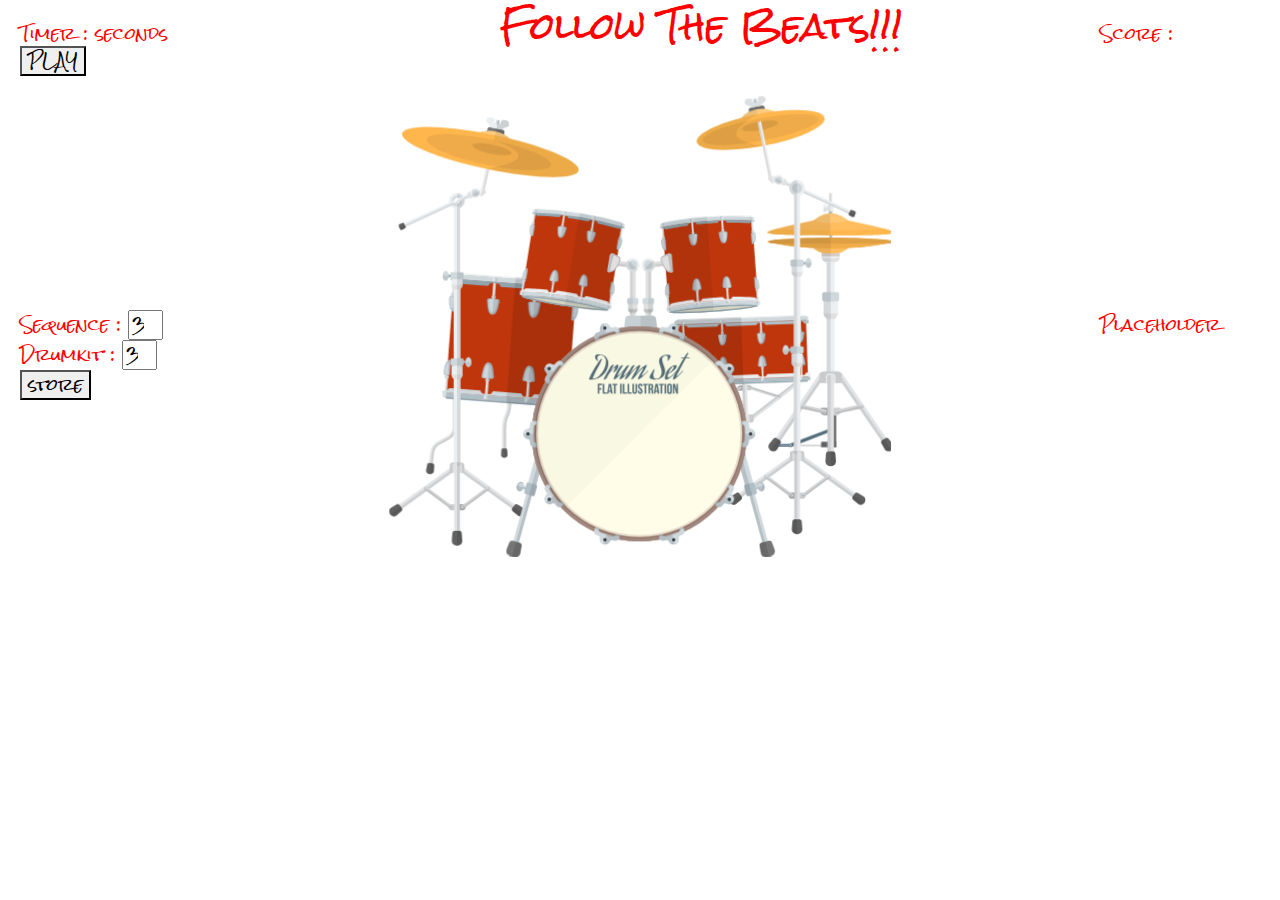
==== commit e040414b: "update index.html" ====
--- a/drumkit/index.html
+++ b/drumkit/index.html
@@ -3,7 +3,7 @@
 
 <head>
     <title>first projek</title>
-    <link rel="stylesheet" type="text/css" href="style2.css">
+    <link rel="stylesheet" type="text/css" href="style.css">
     <style>
     @import url('https://fonts.googleapis.com/css?family=Rock+Salt&display=swap');
     </style>
@@ -89,5 +89,5 @@
   integrity="sha256-pasqAKBDmFT4eHoN2ndd6lN370kFiGUFyTiUHWhU7k8="
   crossorigin="anonymous">
 </script>
-<script src="app2.js"></script>
+<script src="app.js"></script>
 </html>--- a/drumkit/style.css
+++ b/drumkit/style.css
@@ -0,0 +1,86 @@
+.bgClass{
+	background-image: url(illustrator/background.jpg)
+}
+
+#play{
+	display:inline-block;
+	font-family: 'Rock Salt', cursive;
+}
+
+.wrapper {
+    width:100%;
+    height:50px;
+    display: table;
+}
+
+.wrapper2 {
+    width:100%;
+    height:auto;
+    display: table;
+}
+
+.left, .right {
+    display: table-cell;
+    font-family: 'Rock Salt', cursive;
+    width:200px;
+    color:red;
+    padding:20px;
+}
+
+.central{
+	color:red;
+	font-family: 'Rock Salt', cursive;
+	font-size:35px;
+	display: table-cell;
+	padding-left:300px;
+}
+
+.central2{
+	display: table-cell;
+}
+
+.left2, .right2 {
+    display: table-cell;
+    font-family: 'Rock Salt', cursive;
+    width:200px;
+    padding:20px;
+    color:red;
+}
+
+.container-drums{
+	width:57%;
+	display:block;
+	margin-left:auto;
+	margin-right:auto;
+}
+
+.patternShake {
+	animation:shake 0.5s;
+  animation-iteration-count: infinite;
+/*  display:inline-block;
+  border:0;
+  width:50px;
+  height:50px;	*/
+}
+
+@keyframes shake {
+  10%, 90% {
+    transform: translate3d(-1px, 0, 0);
+  }
+
+  20%, 80% {
+    transform: translate3d(2px, 0, 0);
+  }
+
+  30%, 50%, 70% {
+    transform: translate3d(-4px, 0, 0);
+  }
+
+  40%, 60% {
+    transform: translate3d(4px, 0, 0);
+  }
+}
+
+#drumkit, #sequence{
+	width:35px;
+}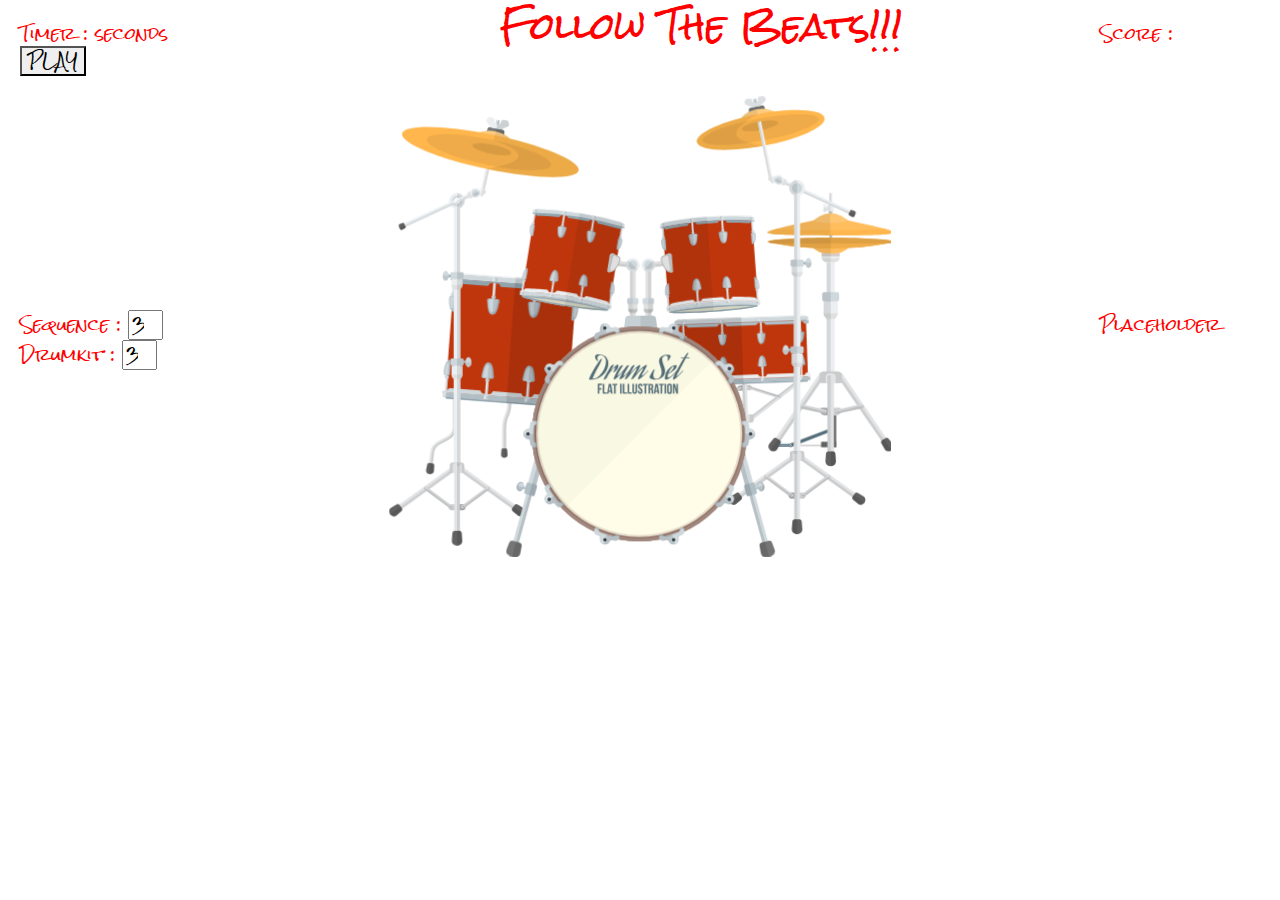
==== commit 137446a7: "almost there" ====
--- a/drumkit/index.html
+++ b/drumkit/index.html
@@ -43,15 +43,8 @@
         <!--<input type="number" id='testInput'>
         <button onclick="printout()">print</button>
         -->
-        <div class='sequence'> Sequence : <input type="number" id='sequence' value="3"></div>
+        <div class='sequence'> Sequence : <input type= 'number' id='sequence' value="3"></div>
         <div class='sequence'> Drumkit : <input type = 'number' id='drumkit' value ="3"></div>
-        <button onclick = "pushSequence()" id="store">store</button>
-<script>
-    function pushSequence (){
-    var sequence = document.getElementById("sequence").value;
-    console.log(sequence);
-}
-</script>
 
     </div>
 
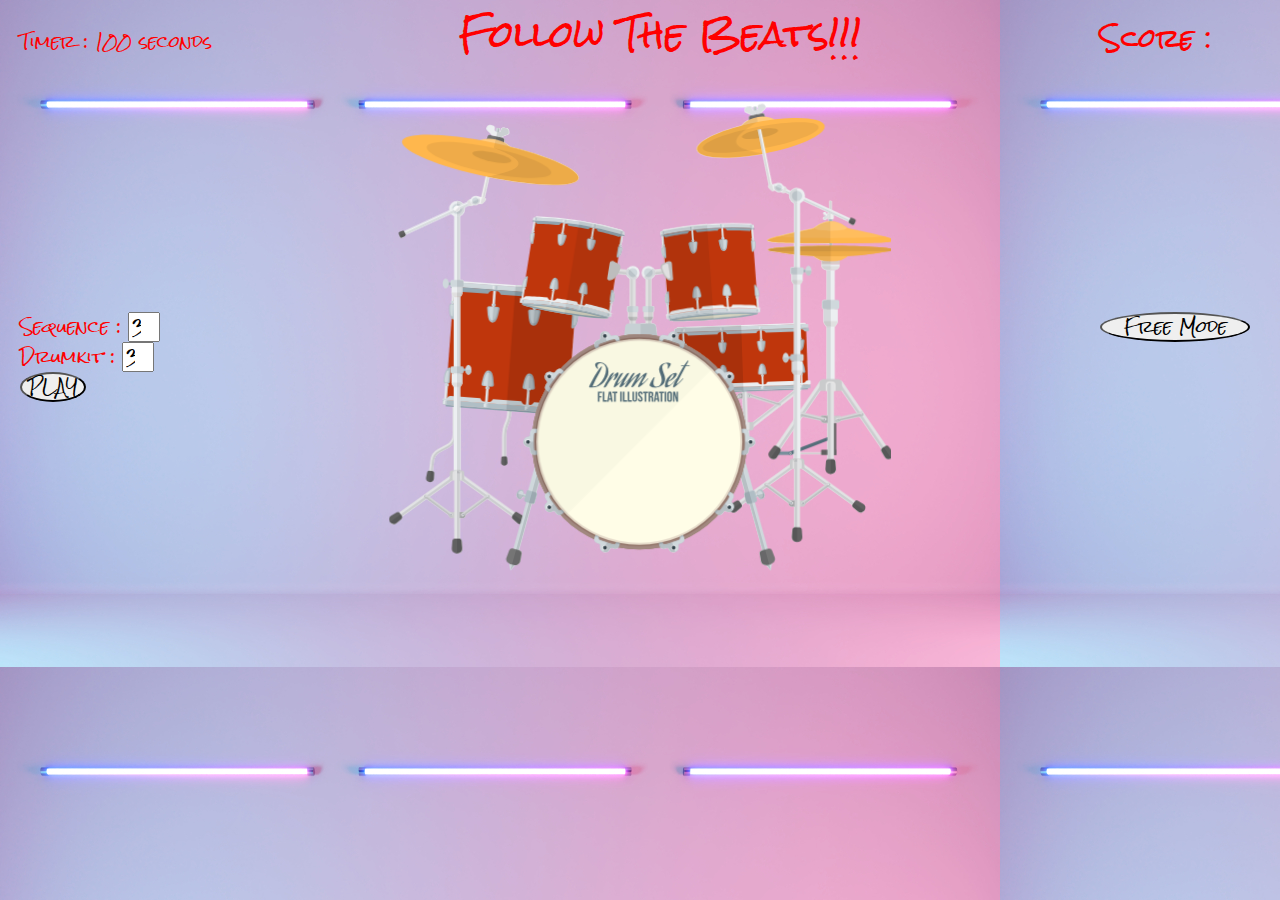
==== commit 5e328ab5: "final touchup" ====
--- a/drumkit/index.html
+++ b/drumkit/index.html
@@ -10,22 +10,9 @@
     <link rel="stylesheet" href="https://stackpath.bootstrapcdn.com/bootstrap/4.3.1/css/bootstrap.min.css" integrity="sha384-ggOyR0iXCbMQv3Xipma34MD+dH/1fQ784/j6cY/iJTQUOhcWr7x9JvoRxT2MZw1T" crossorigin="anonymous">
     <script src="https://stackpath.bootstrapcdn.com/bootstrap/4.3.1/js/bootstrap.min.js" integrity="sha384-JjSmVgyd0p3pXB1rRibZUAYoIIy6OrQ6VrjIEaFf/nJGzIxFDsf4x0xIM+B07jRM" crossorigin="anonymous"></script>
     <meta name="viewport" content="width=device-width, initial-scale=1">
-
 </head>
 
 <body>
-<!--<img src = "illustrator/background.jpg">
--->
-<div class="wrapper">
-    <div class='left'>Timer : <span id="timer">seconds</span>
-        <div>
-            <button id="play">PLAY</button>
-        </div>
-    </div>
-    <div class='central'>Follow The Beats!!!</div>
-    <div class="right" id='score'>Score : </div>
-</div>
-
     <audio src="audioFiles/kick.wav" id="sound-1"></audio>
     <audio src="audioFiles/Floor-Tom.mp3" id="sound-2"></audio>
     <audio src="audioFiles/snare.wav" id="sound-3"></audio>
@@ -34,53 +21,37 @@
     <audio src="audioFiles/hihat.wav" id="sound-6"></audio>
     <audio src="audioFiles/Crash.mp3" id="sound-7"></audio>
     <audio src="audioFiles/ride.wav" id="sound-8"></audio>
-
     <audio src="audioFiles/openhat.wav" id="openHat"></audio>
 
+<div class="wrapper">
+    <div class='left' id='leftWrapper'>
+        Timer : <span id="timer">100 seconds</span>
+    </div>
+    <div class='central'>Follow The Beats!!!</div>
+    <div class="right" id='score'>Score :</div>
+</div>
 
 <div class="wrapper2">
-    <div class='left2'>
-        <!--<input type="number" id='testInput'>
-        <button onclick="printout()">print</button>
-        -->
+    <div class='left2' id='indicator'>
         <div class='sequence'> Sequence : <input type= 'number' id='sequence' value="3"></div>
         <div class='sequence'> Drumkit : <input type = 'number' id='drumkit' value ="3"></div>
-
+        <div>
+            <button id="play">PLAY</button>
+            <button value="Refresh Page" onClick="window.location.reload();"id="reset" class="alphabetClass">Reset</button>
+        </div>
     </div>
 
-<div class='container-drums central2'>
-<svg xmlns="http://www.w3.org/2000/svg" viewBox="0 0 370 340">
-    <defs><style>.cls-1{isolation:isolate;}.cls-2,.cls-3{fill:#e2e3e4;}.cls-11,.cls-13,.cls-27,.cls-3,.cls-30,.cls-44{mix-blend-mode:multiply;}.cls-4{fill:#616161;}.cls-5{fill:#bf360c;}.cls-6{fill:#eceff1;}.cls-7{fill:#cfd8dc;}.cls-8{fill:#b0bec5;}.cls-9{fill:#90a4ae;}.cls-10{fill:#d6d4c1;}.cls-11,.cls-25{fill:#edeeee;}.cls-12{fill:#e0e0e0;}.cls-13{fill:#e6e7e8;}.cls-14{fill:#bdbdbd;}.cls-15{fill:#c7d0d4;}.cls-16{fill:#757575;}.cls-17{fill:#ffcc80;}.cls-18{fill:#ffb74d;}.cls-19{fill:#efab49;}.cls-20{fill:#d89b42;}.cls-21{fill:#f1ad49;}.cls-22{fill:#ffbd5d;}.cls-23{fill:#ffc774;}.cls-24{fill:#dfa044;}.cls-26{fill:#78909c;}.cls-28{fill:#546e7a;}.cls-29,.cls-30{fill:#cacbcc;}.cls-31{fill:#d4d5d6;}.cls-32{fill:#e6e6e6;}.cls-33{fill:#d7ccc8;}.cls-34{fill:#37474f;}.cls-35{fill:#9aa7ad;}.cls-36{fill:#bec6c9;}.cls-37{fill:#eee;}.cls-38{fill:#f5f5f5;}.cls-39{fill:#fafafa;}.cls-40{fill:#e5dac9;}.cls-41{fill:#8d6e63;}.cls-42{fill:#a1887f;}.cls-43{fill:#fffde7;}.cls-44{fill:#f9fafa;}</style></defs><title>good name</title><g class="cls-1"><g id="Layer_1" data-name="Layer 1"><g id="pattern-2" class = "pattern"><path class="cls-2" d="M122.17,315.07l0-16.17a45.17,45.17,0,0,1,.4-5.14,17.92,17.92,0,0,1,.9-3.83l1.56-4a16,16,0,0,0,.79-3.67,46.28,46.28,0,0,0,.31-5.47v-8.54h3v8.54a48.39,48.39,0,0,1-.34,5.85,18.72,18.72,0,0,1-1,4.39l-1.56,4a14.92,14.92,0,0,0-.72,3.16,41.34,41.34,0,0,0-.37,4.74l0,16.14Z" transform="translate(-38.78 -52.91)"/><path class="cls-3" d="M127.63,268.26v8.54a47,47,0,0,1-.32,5.66,17.8,17.8,0,0,1-.88,4l-1.56,4a15.7,15.7,0,0,0-.81,3.5,44,44,0,0,0-.39,4.92l0,16.17h1.52l0-16.14a41.34,41.34,0,0,1,.37-4.74,14.92,14.92,0,0,1,.72-3.16l1.56-4a18.72,18.72,0,0,0,1-4.39,48.39,48.39,0,0,0,.34-5.85v-8.54Z" transform="translate(-38.78 -52.91)"/><path class="cls-4" d="M125.58,319.16a3,3,0,0,1-3.5,0,2.13,2.13,0,0,1-.66-1.76l.25-3.26c0-.66.48-1.18,1-1.18H125c.48,0,.9.52.95,1.18l.25,3.26A2.13,2.13,0,0,1,125.58,319.16Z" transform="translate(-38.78 -52.91)"/><path class="cls-3" d="M126.24,317.4l-.25-3.26c0-.66-.47-1.18-.95-1.18h-1.21v6.77a3.21,3.21,0,0,0,1.75-.57A2.13,2.13,0,0,0,126.24,317.4Z" transform="translate(-38.78 -52.91)"/><path class="cls-2" d="M70.61,327.94l-2.78-.34,1.44-11.85a10.86,10.86,0,0,1,5.7-8.3L81.43,304A8,8,0,0,0,85.69,297V271.69h2.79V297a10.76,10.76,0,0,1-5.74,9.55l-6.46,3.42A8.05,8.05,0,0,0,72,316.08Z" transform="translate(-38.78 -52.91)"/><path class="cls-3" d="M87.09,271.69V297a9.41,9.41,0,0,1-5,8.32l-6.46,3.42a9.47,9.47,0,0,0-5,7.22l-1.48,11.86,1.44.17L72,316.08a8.05,8.05,0,0,1,4.24-6.16l6.46-3.42A10.76,10.76,0,0,0,88.48,297V271.69Z" transform="translate(-38.78 -52.91)"/><path class="cls-4" d="M70.83,331.39a3.55,3.55,0,0,1-4.17-.53,2.53,2.53,0,0,1-.52-2.19l.79-3.86c.16-.77.75-1.33,1.31-1.26l2.89.36a1.4,1.4,0,0,1,1,1.55l-.2,3.94A2.51,2.51,0,0,1,70.83,331.39Z" transform="translate(-38.78 -52.91)"/><path class="cls-3" d="M71.88,329.4l.2-3.94a1.4,1.4,0,0,0-1-1.55l-1.44-.18-1,8.08a3.79,3.79,0,0,0,2.17-.42A2.51,2.51,0,0,0,71.88,329.4Z" transform="translate(-38.78 -52.91)"/><rect class="cls-5" x="83.5" y="187.81" width="90.54" height="90.54" transform="translate(-152.03 291.26) rotate(-85.74)"/><path class="cls-6" d="M87.3,184.49l0-.71a.52.52,0,0,1,.56-.48l88.64,6.6a.52.52,0,0,1,.48.56l-.06.71Z" transform="translate(-38.78 -52.91)"/><path class="cls-7" d="M85.66,187.73l.21-2.81a.54.54,0,0,1,.58-.49l91.38,6.81a.54.54,0,0,1,.49.57l-.21,2.81Z" transform="translate(-38.78 -52.91)"/><path class="cls-7" d="M84.74,187.66l.21-2.81a.54.54,0,0,1,.58-.49l93.21,6.95a.54.54,0,0,1,.51.57l-.21,2.81Z" transform="translate(-38.78 -52.91)"/><rect class="cls-6" x="167.51" y="200.84" width="17.98" height="1.98" transform="translate(-76.64 309.98) rotate(-85.75)"/><polygon class="cls-3" points="138.38 139.95 137.4 139.88 136.06 157.81 137.05 157.88 138.38 139.95"/><rect class="cls-7" x="175.85" y="191.32" width="2.63" height="3.18" transform="translate(-67.11 302.38) rotate(-85.75)"/><rect class="cls-8" x="174.73" y="192.36" width="2.63" height="0.92" transform="translate(-68.06 301.2) rotate(-85.76)"/><rect class="cls-6" x="176.97" y="192.53" width="2.63" height="0.92" transform="matrix(0.07, -1, 1, 0.07, -66.22, 303.5)"/><rect class="cls-7" x="175.36" y="204.21" width="1.69" height="3.08" rx="0.53" transform="translate(-80.85 313.26) rotate(-85.74)"/><path class="cls-8" d="M175.36,206.9l1.85.14c.88.06,1.3,1,1.22,2.1-.39,5.19-1.63,8.33-4,9.47-.68.32-1.27-.38-1.22-1.12l.7-9.33A1.35,1.35,0,0,1,175.36,206.9Z" transform="translate(-38.78 -52.91)"/><path class="cls-7" d="M176.08,207.55l1.08.08c.51,0,.75.74.69,1.57-.27,3.57-1.45,7.26-2.46,7.19a.67.67,0,0,1-.7-.83l.52-7C175.26,208,175.65,207.52,176.08,207.55Z" transform="translate(-38.78 -52.91)"/><rect class="cls-6" x="107.26" y="196.35" width="17.98" height="1.98" transform="translate(-127.94 245.75) rotate(-85.76)"/><rect class="cls-3" x="107.75" y="196.89" width="17.98" height="0.99" transform="translate(-127.52 246.28) rotate(-85.76)"/><path class="cls-8" d="M119,202.7l-6.3-.47a1.56,1.56,0,0,0-1.49,1.86c.32,4.13.39,9.93,3.76,10.18s4.29-5.47,5.22-9.51A1.56,1.56,0,0,0,119,202.7Z" transform="translate(-38.78 -52.91)"/><path class="cls-7" d="M118.11,203l-4.54-.34c-.62,0-1.14.62-1.08,1.48.21,3.26.19,8.27,2.62,8.45s3.15-4.78,3.85-8C119.14,203.79,118.73,203.06,118.11,203Z" transform="translate(-38.78 -52.91)"/><rect class="cls-7" x="115.6" y="186.83" width="2.63" height="3.18" transform="translate(-118.43 238.13) rotate(-85.75)"/><rect class="cls-8" x="116.72" y="188.04" width="2.63" height="0.92" transform="translate(-117.42 239.44) rotate(-85.78)"/><rect class="cls-6" x="114.47" y="187.87" width="2.63" height="0.92" transform="translate(-119.33 237.04) rotate(-85.78)"/><path class="cls-3" d="M119,202.7l-3.15-.23-.88,11.8c3.37.26,4.29-5.47,5.22-9.51A1.56,1.56,0,0,0,119,202.7Z" transform="translate(-38.78 -52.91)"/><rect class="cls-7" x="115.11" y="199.72" width="1.69" height="3.08" rx="0.53" transform="translate(-132.15 249) rotate(-85.73)"/><path class="cls-3" d="M117,200.49l-1-.08-.13,1.69,1,.07a.54.54,0,0,0,.58-.49l0-.62A.54.54,0,0,0,117,200.49Z" transform="translate(-38.78 -52.91)"/><rect class="cls-6" x="137.47" y="198.61" width="17.98" height="1.98" transform="translate(-102.22 277.96) rotate(-85.75)"/><rect class="cls-3" x="137.96" y="199.14" width="17.98" height="0.99" transform="translate(-101.65 278.71) rotate(-85.82)"/><path class="cls-8" d="M149.23,205l-6.3-.47a1.56,1.56,0,0,0-1.49,1.86c.33,4.13.39,9.93,3.76,10.18s4.29-5.47,5.22-9.51A1.56,1.56,0,0,0,149.23,205Z" transform="translate(-38.78 -52.91)"/><path class="cls-7" d="M148.32,205.26l-4.54-.34c-.62,0-1.14.62-1.08,1.48.21,3.26.19,8.27,2.62,8.45s3.16-4.78,3.85-8C149.35,206,148.94,205.31,148.32,205.26Z" transform="translate(-38.78 -52.91)"/><rect class="cls-7" x="145.81" y="189.08" width="2.63" height="3.18" transform="translate(-92.73 270.29) rotate(-85.74)"/><rect class="cls-8" x="146.93" y="190.29" width="2.63" height="0.92" transform="translate(-91.72 271.58) rotate(-85.76)"/><rect class="cls-6" x="144.68" y="190.12" width="2.63" height="0.92" transform="matrix(0.07, -1, 1, 0.07, -93.57, 269.28)"/><path class="cls-3" d="M149.23,205l-3.15-.23-.88,11.8c3.37.26,4.29-5.47,5.22-9.51A1.56,1.56,0,0,0,149.23,205Z" transform="translate(-38.78 -52.91)"/><rect class="cls-7" x="145.32" y="201.97" width="1.69" height="3.08" rx="0.53" transform="translate(-106.43 281.22) rotate(-85.74)"/><path class="cls-3" d="M147.23,202.74l-1-.08-.13,1.69,1,.07a.52.52,0,0,0,.57-.49l0-.62A.53.53,0,0,0,147.23,202.74Z" transform="translate(-38.78 -52.91)"/><rect class="cls-6" x="77.22" y="194.12" width="17.98" height="1.98" transform="translate(-153.56 213.62) rotate(-85.73)"/><rect class="cls-3" x="77.71" y="194.65" width="17.98" height="0.99" transform="translate(-153.18 214.04) rotate(-85.7)"/><rect class="cls-7" x="85.56" y="184.59" width="2.63" height="3.18" transform="translate(-144.03 206.06) rotate(-85.74)"/><rect class="cls-8" x="86.68" y="185.8" width="2.63" height="0.92" transform="translate(-143.02 207.38) rotate(-85.77)"/><rect class="cls-6" x="84.43" y="185.63" width="2.63" height="0.93" transform="translate(-145.1 204.55) rotate(-85.65)"/><rect class="cls-7" x="85.07" y="197.48" width="1.69" height="3.08" rx="0.53" transform="translate(-157.69 217.07) rotate(-85.76)"/><path class="cls-8" d="M86.59,200.29l-1.86-.14c-.88-.07-1.43.79-1.51,1.9-.39,5.18.37,8.47,2.55,9.95.63.42,1.32-.18,1.38-.93l.69-9.33A1.34,1.34,0,0,0,86.59,200.29Z" transform="translate(-38.78 -52.91)"/><path class="cls-7" d="M85.77,200.82l-1.08-.08c-.51,0-.85.62-.91,1.45-.26,3.57.36,7.4,1.37,7.47.47,0,.77-.14.81-.71l.53-7A.94.94,0,0,0,85.77,200.82Z" transform="translate(-38.78 -52.91)"/><path class="cls-9" d="M84.81,187.67a.52.52,0,0,0-.57.49l0,.48,2,.15a2.38,2.38,0,0,1,1.74,1l.43.77a2.41,2.41,0,0,0,1.76.86L111.81,193l1.07-1.38a2.41,2.41,0,0,1,1.88-.74l3.88.29a2.36,2.36,0,0,1,1.74,1l.86,1.52,20.8,1.55,1.07-1.38a2.38,2.38,0,0,1,1.87-.74l3.89.29a2.36,2.36,0,0,1,1.74,1l.85,1.52,21.74,1.62a2.4,2.4,0,0,0,1.87-.59l.53-.69a2.41,2.41,0,0,1,1.88-.74l1.94.15,0-.49a.54.54,0,0,0-.49-.57Z" transform="translate(-38.78 -52.91)"/><path class="cls-9" d="M80.57,274.86l-.06.71a.53.53,0,0,0,.48.56l88.64,6.6a.52.52,0,0,0,.56-.48l.05-.71Z" transform="translate(-38.78 -52.91)"/><path class="cls-7" d="M79.43,271.41l-.21,2.81a.53.53,0,0,0,.49.57l91.39,6.81a.53.53,0,0,0,.57-.49l.21-2.81Z" transform="translate(-38.78 -52.91)"/><path class="cls-8" d="M78.5,271.34l-.2,2.81a.54.54,0,0,0,.5.58L172,281.67a.54.54,0,0,0,.58-.49l.21-2.81Z" transform="translate(-38.78 -52.91)"/><rect class="cls-6" x="162.36" y="269.94" width="17.98" height="1.98" transform="translate(-150.38 368.69) rotate(-85.73)"/><rect class="cls-3" x="161.87" y="270.4" width="17.98" height="0.99" transform="translate(-150.87 368.03) rotate(-85.7)"/><rect class="cls-7" x="169.37" y="278.27" width="2.63" height="3.18" transform="translate(-159.83 376.43) rotate(-85.75)"/><rect class="cls-8" x="168.25" y="279.31" width="2.63" height="0.92" transform="translate(-160.79 375.23) rotate(-85.75)"/><rect class="cls-6" x="170.49" y="279.48" width="2.63" height="0.92" transform="translate(-158.87 377.64) rotate(-85.75)"/><rect class="cls-7" x="170.8" y="265.47" width="1.69" height="3.08" rx="0.53" transform="translate(-146.17 365.42) rotate(-85.74)"/><path class="cls-8" d="M171,265.75l1.86.14c.88.06,1.43-.79,1.51-1.9.39-5.19-.37-8.48-2.56-10-.62-.42-1.32.18-1.37.93l-.7,9.33A1.37,1.37,0,0,0,171,265.75Z" transform="translate(-38.78 -52.91)"/><path class="cls-7" d="M171.79,265.21l1.08.08c.51,0,.84-.62.91-1.45.26-3.56-.36-7.4-1.37-7.47a.66.66,0,0,0-.81.71l-.53,7.05A.93.93,0,0,0,171.79,265.21Z" transform="translate(-38.78 -52.91)"/><rect class="cls-6" x="102.11" y="265.45" width="17.98" height="1.98" transform="translate(-201.62 304.59) rotate(-85.75)"/><rect class="cls-3" x="102.6" y="265.98" width="17.98" height="0.99" transform="translate(-201.29 304.83) rotate(-85.69)"/><path class="cls-8" d="M114.63,261.55l-6.3-.47a1.56,1.56,0,0,1-1.19-2.06c.93-4,1.85-9.76,5.22-9.51s3.43,6.05,3.76,10.18A1.57,1.57,0,0,1,114.63,261.55Z" transform="translate(-38.78 -52.91)"/><path class="cls-7" d="M113.78,261.11l-4.54-.34c-.62,0-1-.78-.85-1.62.69-3.19,1.42-8.15,3.85-8s2.41,5.19,2.62,8.45C114.92,260.49,114.4,261.15,113.78,261.11Z" transform="translate(-38.78 -52.91)"/><rect class="cls-7" x="109.12" y="273.78" width="2.63" height="3.18" transform="translate(-211.16 312.11) rotate(-85.74)"/><rect class="cls-8" x="110.24" y="274.99" width="2.63" height="0.92" transform="translate(-210.37 312.8) rotate(-85.63)"/><rect class="cls-6" x="107.99" y="274.82" width="2.63" height="0.92" transform="translate(-212 311.32) rotate(-85.82)"/><path class="cls-3" d="M114.63,261.55l-3.15-.23.88-11.81c3.37.25,3.43,6.05,3.76,10.18A1.57,1.57,0,0,1,114.63,261.55Z" transform="translate(-38.78 -52.91)"/><rect class="cls-7" x="110.55" y="260.99" width="1.69" height="3.08" rx="0.53" transform="translate(-197.52 301.03) rotate(-85.71)"/><path class="cls-3" d="M112.33,263.44l-1-.07.12-1.69,1,.08a.54.54,0,0,1,.49.57l0,.62A.54.54,0,0,1,112.33,263.44Z" transform="translate(-38.78 -52.91)"/><rect class="cls-6" x="132.32" y="267.7" width="17.98" height="1.98" transform="translate(-175.95 336.67) rotate(-85.73)"/><rect class="cls-3" x="132.81" y="268.23" width="17.98" height="0.99" transform="translate(-175.71 336.77) rotate(-85.64)"/><path class="cls-8" d="M144.84,263.8l-6.3-.47a1.56,1.56,0,0,1-1.19-2.06c.93-4,1.85-9.76,5.22-9.51s3.43,6.05,3.76,10.18A1.56,1.56,0,0,1,144.84,263.8Z" transform="translate(-38.78 -52.91)"/><path class="cls-7" d="M144,263.36l-4.54-.34c-.62,0-1-.78-.85-1.62.69-3.19,1.42-8.15,3.85-8s2.41,5.19,2.62,8.45C145.13,262.74,144.61,263.41,144,263.36Z" transform="translate(-38.78 -52.91)"/><rect class="cls-7" x="139.33" y="276.03" width="2.63" height="3.18" transform="matrix(0.07, -1, 1, 0.07, -185.45, 344.32)"/><rect class="cls-8" x="140.45" y="277.24" width="2.63" height="0.92" transform="translate(-184.46 345.59) rotate(-85.75)"/><rect class="cls-6" x="138.21" y="277.07" width="2.63" height="0.92" transform="translate(-186.48 342.92) rotate(-85.7)"/><path class="cls-3" d="M144.84,263.8l-3.15-.23.88-11.81c3.37.25,3.43,6.05,3.76,10.18A1.56,1.56,0,0,1,144.84,263.8Z" transform="translate(-38.78 -52.91)"/><rect class="cls-7" x="140.76" y="263.24" width="1.69" height="3.08" rx="0.53" transform="matrix(0.07, -1, 1, 0.07, -171.69, 333.52)"/><path class="cls-3" d="M142.54,265.69l-1-.07.13-1.69,1,.08a.54.54,0,0,1,.49.57l0,.62A.54.54,0,0,1,142.54,265.69Z" transform="translate(-38.78 -52.91)"/><rect class="cls-6" x="72.07" y="263.21" width="17.98" height="1.98" transform="translate(-227.2 272.55) rotate(-85.75)"/><rect class="cls-3" x="72.56" y="263.74" width="17.98" height="0.99" transform="translate(-226.78 273.09) rotate(-85.76)"/><rect class="cls-7" x="79.08" y="271.54" width="2.63" height="3.18" transform="translate(-236.74 280.09) rotate(-85.74)"/><polygon class="cls-8" points="42.37 218.96 43.29 219.02 43.1 221.65 42.18 221.57 42.37 218.96"/><rect class="cls-6" x="77.96" y="272.58" width="2.63" height="0.92" transform="translate(-237.67 279) rotate(-85.76)"/><rect class="cls-7" x="80.51" y="258.75" width="1.69" height="3.08" rx="0.53" transform="translate(-223.08 268.99) rotate(-85.7)"/><path class="cls-8" d="M82.2,259.13,80.35,259c-.88-.07-1.3-1-1.22-2.11.39-5.18,1.62-8.33,4-9.46.68-.32,1.28.37,1.23,1.12l-.7,9.33A1.35,1.35,0,0,1,82.2,259.13Z" transform="translate(-38.78 -52.91)"/><path class="cls-7" d="M81.48,258.48l-1.08-.08c-.52,0-.75-.74-.69-1.57.27-3.56,1.45-7.26,2.46-7.19a.68.68,0,0,1,.7.83l-.53,7C82.3,258.08,81.91,258.52,81.48,258.48Z" transform="translate(-38.78 -52.91)"/><path class="cls-7" d="M78.57,271.35a.54.54,0,0,1-.49-.57l0-.48,1.94.14a2.39,2.39,0,0,0,1.88-.74l.53-.69a2.4,2.4,0,0,1,1.87-.59L106.08,270l.85,1.52a2.36,2.36,0,0,0,1.74,1l3.89.29a2.38,2.38,0,0,0,1.87-.74l1.07-1.38,20.8,1.55.86,1.52a2.37,2.37,0,0,0,1.74,1l3.88.28a2.37,2.37,0,0,0,1.88-.74l1.07-1.38,21.74,1.62a2.41,2.41,0,0,1,1.75.86l.43.77a2.41,2.41,0,0,0,1.74,1l2,.14,0,.48a.52.52,0,0,1-.57.49Z" transform="translate(-38.78 -52.91)"/><path class="cls-3" d="M172.83,265.89c.88.06,1.43-.79,1.51-1.9.34-4.53-.2-7.61-1.79-9.3l2.73-36.62c1.83-1.44,2.81-4.41,3.15-8.93.08-1.11-.34-2-1.22-2.1h-.11l0-.37h0a.54.54,0,0,0,.57-.49l0-.62a.52.52,0,0,0-.49-.57h0l.69-9.35,1.47.11,0-.49a.54.54,0,0,0-.49-.57H179l.21-2.81a.54.54,0,0,0-.51-.57l-1.77-.14.06-.71a.52.52,0,0,0-.48-.56l-44.32-3.3-6.92,92.83,44.32,3.3a.52.52,0,0,0,.56-.48l.05-.68.31,0v0l1.46.11a.54.54,0,0,0,.58-.49l.21-2.81h-.07a.52.52,0,0,0,.57-.49l0-.48-1.47-.11.7-9.35h0a.53.53,0,0,0,.57-.49l0-.62a.53.53,0,0,0-.49-.57h0l0-.36Z" transform="translate(-38.78 -52.91)"/></g><g id="pattern-4" class = "pattern"><path class="cls-10" d="M200.56,210.8c-.18,1.13-14.59-.23-32.19-3s-31.72-6-31.54-7.13,14.61.13,32.21,2.94S200.75,209.67,200.56,210.8Z" transform="translate(-38.78 -52.91)"/><path class="cls-9" d="M168.87,204.61a279.58,279.58,0,0,1,28,5.6,273.4,273.4,0,0,1-28.38-3.4,276.26,276.26,0,0,1-28-5.6,279.21,279.21,0,0,1,28.37,3.4Zm.17-1c-17.6-2.81-32-4.07-32.21-2.94s13.94,4.33,31.54,7.13,32,4.17,32.19,3-13.92-4.42-31.52-7.23Z" transform="translate(-38.78 -52.91)"/><path class="cls-5" d="M201.46,207.39A264.54,264.54,0,0,0,137,197.11l9.24-57.9a263.58,263.58,0,0,1,64.42,10.28Z" transform="translate(-38.78 -52.91)"/><path class="cls-6" d="M146.91,136.67c0-.21.05-.31.08-.51a.46.46,0,0,1,.43-.37,264.37,264.37,0,0,1,63.25,10.1.44.44,0,0,1,.3.48c0,.2,0,.3-.08.51A263.84,263.84,0,0,0,146.91,136.67Z" transform="translate(-38.78 -52.91)"/><path class="cls-7" d="M145.52,139c.13-.8.19-1.2.32-2a.48.48,0,0,1,.45-.38,263.47,263.47,0,0,1,65.19,10.41.44.44,0,0,1,.31.49c-.13.81-.19,1.21-.32,2A263.87,263.87,0,0,0,145.52,139Z" transform="translate(-38.78 -52.91)"/><path class="cls-7" d="M144.85,139c.13-.8.19-1.2.32-2a.47.47,0,0,1,.46-.38,255.8,255.8,0,0,1,66.49,10.61.48.48,0,0,1,.31.5c-.13.8-.19,1.2-.32,2A255.63,255.63,0,0,0,144.85,139Z" transform="translate(-38.78 -52.91)"/><path class="cls-6" d="M211.6,148.36l-1.36-.44c-.82,5.12-1.23,7.68-2,12.79l1.36.43C210.38,156,210.79,153.47,211.6,148.36Z" transform="translate(-38.78 -52.91)"/><path class="cls-3" d="M210.92,148.14l-.68-.22c-.82,5.12-1.23,7.68-2,12.79l.68.22C209.7,155.81,210.1,153.25,210.92,148.14Z" transform="translate(-38.78 -52.91)"/><path class="cls-7" d="M211.87,149.45l-2.2-.7.3-1.87,2.19.7C212,148.33,212,148.7,211.87,149.45Z" transform="translate(-38.78 -52.91)"/><path class="cls-8" d="M210.31,149l-.64-.2.3-1.87.64.2Z" transform="translate(-38.78 -52.91)"/><path class="cls-6" d="M211.87,149.45l-.64-.2.3-1.87.63.2C212,148.33,212,148.7,211.87,149.45Z" transform="translate(-38.78 -52.91)"/><path class="cls-7" d="M210.24,156.94l-1.38-.44a.33.33,0,0,0-.43.27c0,.17-.05.26-.07.44a.46.46,0,0,0,.31.5l1.38.44a.33.33,0,0,0,.43-.27c0-.17,0-.26.07-.44A.47.47,0,0,0,210.24,156.94Z" transform="translate(-38.78 -52.91)"/><path class="cls-8" d="M208.79,158l1.28.41c.61.19.85.94.72,1.73-.59,3.7-1.64,5.77-3.37,6.2-.5.12-.87-.48-.79-1,.43-2.66.64-4,1.06-6.66A.83.83,0,0,1,208.79,158Z" transform="translate(-38.78 -52.91)"/><path class="cls-7" d="M209.26,158.61l.74.24c.36.12.48.66.39,1.26-.41,2.54-1.47,5-2.16,4.8a.57.57,0,0,1-.44-.71l.8-5C208.66,158.77,209,158.52,209.26,158.61Z" transform="translate(-38.78 -52.91)"/><path class="cls-6" d="M167.54,139.06l1.42.16c-.82,5.11-1.23,7.67-2,12.78l-1.42-.15C166.31,146.74,166.72,144.18,167.54,139.06Z" transform="translate(-38.78 -52.91)"/><path class="cls-3" d="M168.25,139.14l.71.08c-.82,5.11-1.23,7.67-2,12.78l-.71-.07C167,146.81,167.43,144.25,168.25,139.14Z" transform="translate(-38.78 -52.91)"/><path class="cls-8" d="M168.91,149.45c-1.81-.22-2.72-.32-4.54-.5a1.21,1.21,0,0,0-1.19,1.31c0,3-.3,7.08,2.12,7.35s3.43-3.79,4.35-6.65A1.07,1.07,0,0,0,168.91,149.45Z" transform="translate(-38.78 -52.91)"/><path class="cls-7" d="M168.24,149.64c-1.31-.15-2-.23-3.27-.36-.45,0-.87.43-.88,1,0,2.33-.35,5.9,1.4,6.09s2.57-3.32,3.27-5.58C168.94,150.23,168.68,149.69,168.24,149.64Z" transform="translate(-38.78 -52.91)"/><path class="cls-7" d="M167,140c.92.09,1.37.14,2.29.25.12-.75.18-1.13.29-1.87-.91-.11-1.37-.16-2.28-.25Z" transform="translate(-38.78 -52.91)"/><path class="cls-8" d="M168.57,140.15l.67.08c.12-.75.18-1.13.29-1.87l-.66-.08Z" transform="translate(-38.78 -52.91)"/><path class="cls-6" d="M167,140l.67.07.3-1.87-.67-.07Z" transform="translate(-38.78 -52.91)"/><path class="cls-3" d="M168.91,149.45l-2.26-.26-1.35,8.42c2.43.26,3.43-3.79,4.35-6.65A1.07,1.07,0,0,0,168.91,149.45Z" transform="translate(-38.78 -52.91)"/><path class="cls-7" d="M166.16,147.65l1.44.15a.37.37,0,0,1,.32.43c0,.17,0,.26-.07.44a.41.41,0,0,1-.44.34l-1.45-.16a.37.37,0,0,1-.32-.42c0-.18,0-.27.07-.45A.41.41,0,0,1,166.16,147.65Z" transform="translate(-38.78 -52.91)"/><path class="cls-3" d="M167.6,147.8l-.72-.08c-.08.48-.11.72-.19,1.21l.72.08a.41.41,0,0,0,.44-.34c0-.18,0-.27.07-.44A.37.37,0,0,0,167.6,147.8Z" transform="translate(-38.78 -52.91)"/><path class="cls-6" d="M189.16,142.44l1.4.3-2.05,12.78-1.39-.29C187.93,150.12,188.34,147.56,189.16,142.44Z" transform="translate(-38.78 -52.91)"/><path class="cls-3" d="M189.85,142.59l.71.15-2.05,12.78-.7-.14C188.63,150.26,189,147.7,189.85,142.59Z" transform="translate(-38.78 -52.91)"/><path class="cls-8" d="M190.48,153.12c-1.78-.4-2.67-.58-4.47-.94-.61-.13-1.17.42-1.17,1.21,0,3-.32,7.16,2.07,7.67s3.39-3.52,4.3-6.33A1.2,1.2,0,0,0,190.48,153.12Z" transform="translate(-38.78 -52.91)"/><path class="cls-7" d="M189.82,153.25c-1.29-.28-1.93-.42-3.22-.68-.44-.09-.85.35-.87,1,0,2.36-.35,6,1.37,6.32s2.54-3.13,3.23-5.35A1,1,0,0,0,189.82,153.25Z" transform="translate(-38.78 -52.91)"/><path class="cls-7" d="M188.58,143.31l2.25.48c.12-.75.17-1.12.29-1.87l-2.24-.48Z" transform="translate(-38.78 -52.91)"/><path class="cls-8" d="M190.17,143.65l.66.14c.12-.75.17-1.12.29-1.87l-.65-.14Z" transform="translate(-38.78 -52.91)"/><path class="cls-6" d="M188.58,143.31l.65.14.3-1.87-.65-.14Z" transform="translate(-38.78 -52.91)"/><path class="cls-3" d="M190.48,153.12l-2.22-.48-1.35,8.42c2.39.5,3.39-3.52,4.3-6.33A1.2,1.2,0,0,0,190.48,153.12Z" transform="translate(-38.78 -52.91)"/><path class="cls-7" d="M187.78,151l1.41.3a.42.42,0,0,1,.32.46c0,.18,0,.27-.07.45a.35.35,0,0,1-.44.29l-1.41-.29a.42.42,0,0,1-.33-.46c0-.18.05-.27.08-.45A.37.37,0,0,1,187.78,151Z" transform="translate(-38.78 -52.91)"/><path class="cls-3" d="M189.19,151.32l-.7-.15c-.08.48-.12.73-.19,1.21l.7.14a.35.35,0,0,0,.44-.29c0-.18,0-.27.07-.45A.42.42,0,0,0,189.19,151.32Z" transform="translate(-38.78 -52.91)"/><path class="cls-6" d="M145.79,137.85h1.43c-.82,5.12-1.22,7.68-2,12.79h-1.43C144.56,145.52,145,143,145.79,137.85Z" transform="translate(-38.78 -52.91)"/><path class="cls-3" d="M146.5,137.86h.72c-.82,5.12-1.22,7.68-2,12.79h-.72C145.28,145.53,145.69,143,146.5,137.86Z" transform="translate(-38.78 -52.91)"/><path class="cls-7" d="M145.2,138.81l2.3,0,.3-1.87-2.3,0Z" transform="translate(-38.78 -52.91)"/><path class="cls-8" d="M146.83,138.82h.67l.3-1.87h-.67Z" transform="translate(-38.78 -52.91)"/><path class="cls-6" d="M145.2,138.81h.67l.3-1.87h-.67Z" transform="translate(-38.78 -52.91)"/><path class="cls-7" d="M144.41,146.43l1.45,0a.32.32,0,0,1,.33.38c0,.18-.05.27-.07.45a.48.48,0,0,1-.45.37h-1.46a.32.32,0,0,1-.32-.38c0-.18,0-.27.07-.45A.46.46,0,0,1,144.41,146.43Z" transform="translate(-38.78 -52.91)"/><path class="cls-8" d="M145.45,147.91H144.1c-.63,0-1.09.63-1.22,1.42-.59,3.7-.23,6,1.28,6.94.44.27,1-.18,1.06-.71.43-2.66.64-4,1.07-6.66A.83.83,0,0,0,145.45,147.91Z" transform="translate(-38.78 -52.91)"/><path class="cls-7" d="M144.83,148.33H144c-.37,0-.66.48-.75,1.08-.41,2.54-.18,5.23.55,5.23a.56.56,0,0,0,.64-.54l.8-5C145.35,148.66,145.14,148.33,144.83,148.33Z" transform="translate(-38.78 -52.91)"/><path class="cls-9" d="M144.9,139a.48.48,0,0,0-.45.38l0,.34h1.42a1.47,1.47,0,0,1,1.21.63l.27.53a1.49,1.49,0,0,0,1.23.54c6.31.13,9.46.32,15.74.9l.86-1a1.83,1.83,0,0,1,1.4-.5l2.8.31a1.64,1.64,0,0,1,1.2.78l.53,1.12c6,.74,9,1.22,14.88,2.37l.84-.9a1.66,1.66,0,0,1,1.39-.36c1.11.22,1.66.34,2.76.58a1.81,1.81,0,0,1,1.18.91l.51,1.18c6.15,1.4,9.2,2.21,15.24,4.05a1.54,1.54,0,0,0,1.34-.13l.42-.42a1.47,1.47,0,0,1,1.35-.22l1.34.43c0-.14,0-.2.06-.34a.46.46,0,0,0-.31-.5A255.7,255.7,0,0,0,144.9,139Z" transform="translate(-38.78 -52.91)"/><path class="cls-8" d="M136.87,199.61c0,.21-.05.31-.09.51a.31.31,0,0,0,.32.37,264.45,264.45,0,0,1,63.25,10.1.31.31,0,0,0,.41-.26c0-.2.05-.3.09-.51A264.4,264.4,0,0,0,136.87,199.61Z" transform="translate(-38.78 -52.91)"/><path class="cls-7" d="M136.24,197.22c-.13.8-.19,1.21-.32,2a.32.32,0,0,0,.33.38A264,264,0,0,1,201.44,210a.32.32,0,0,0,.43-.26c.12-.8.19-1.2.32-2A264,264,0,0,0,136.24,197.22Z" transform="translate(-38.78 -52.91)"/><path class="cls-7" d="M135.56,197.22c-.12.8-.19,1.2-.31,2a.32.32,0,0,0,.33.38,256.58,256.58,0,0,1,66.49,10.61.32.32,0,0,0,.43-.25c.13-.8.2-1.21.32-2A255.16,255.16,0,0,0,135.56,197.22Z" transform="translate(-38.78 -52.91)"/><path class="cls-6" d="M201.94,208.92l-1.37-.44c.82-5.11,1.23-7.67,2-12.78l1.37.43C203.16,201.25,202.75,203.8,201.94,208.92Z" transform="translate(-38.78 -52.91)"/><path class="cls-3" d="M201.25,208.7l-.68-.22c.82-5.11,1.23-7.67,2-12.78l.69.22Z" transform="translate(-38.78 -52.91)"/><path class="cls-7" d="M202.5,208.09l-2.19-.69-.3,1.87,2.2.69C202.33,209.21,202.39,208.84,202.5,208.09Z" transform="translate(-38.78 -52.91)"/><path class="cls-8" d="M201,207.6l-.64-.2-.3,1.87.64.2Z" transform="translate(-38.78 -52.91)"/><path class="cls-6" d="M202.5,208.09l-.63-.2-.3,1.87.64.2C202.33,209.21,202.39,208.84,202.5,208.09Z" transform="translate(-38.78 -52.91)"/><path class="cls-7" d="M203.32,200.34l-1.39-.44a.48.48,0,0,1-.31-.5c0-.17,0-.26.07-.44a.33.33,0,0,1,.43-.27l1.39.45a.46.46,0,0,1,.31.49c0,.18,0,.27-.07.45A.33.33,0,0,1,203.32,200.34Z" transform="translate(-38.78 -52.91)"/><path class="cls-8" d="M202.33,198.49l1.29.41c.6.19,1-.33,1.17-1.13.59-3.7.27-6.22-1.17-7.65-.41-.4-.93-.08-1,.45-.43,2.66-.64,4-1.07,6.66A1.18,1.18,0,0,0,202.33,198.49Z" transform="translate(-38.78 -52.91)"/><path class="cls-7" d="M202.93,198.23l.75.24c.35.11.63-.3.73-.9.4-2.54.2-5.43-.49-5.65-.33-.11-.55,0-.62.38l-.8,5A.8.8,0,0,0,202.93,198.23Z" transform="translate(-38.78 -52.91)"/><path class="cls-6" d="M157.87,199.63l1.42.15c.82-5.12,1.23-7.67,2-12.79l-1.42-.15C159.1,192,158.69,194.51,157.87,199.63Z" transform="translate(-38.78 -52.91)"/><path class="cls-3" d="M158.58,199.7l.71.08c.82-5.12,1.23-7.67,2-12.79l-.71-.08C159.81,192,159.4,194.59,158.58,199.7Z" transform="translate(-38.78 -52.91)"/><path class="cls-8" d="M162.46,189.91c-1.82-.22-2.73-.31-4.55-.49-.62-.06-1-.74-.74-1.49.92-2.87,1.94-7,4.36-6.7s2.12,4.43,2.11,7.4A1.16,1.16,0,0,1,162.46,189.91Z" transform="translate(-38.78 -52.91)"/><path class="cls-7" d="M161.86,189.57l-3.27-.36c-.44,0-.7-.57-.52-1.17.7-2.27,1.52-5.8,3.27-5.61s1.43,3.78,1.39,6.12C162.72,189.16,162.31,189.62,161.86,189.57Z" transform="translate(-38.78 -52.91)"/><path class="cls-7" d="M157.59,198.62c.92.09,1.37.15,2.29.25l-.3,1.87c-.91-.11-1.37-.16-2.29-.25Z" transform="translate(-38.78 -52.91)"/><path class="cls-8" d="M159.21,198.79l.67.08-.3,1.87-.67-.08Z" transform="translate(-38.78 -52.91)"/><path class="cls-6" d="M157.59,198.62l.67.07-.3,1.87-.67-.07Z" transform="translate(-38.78 -52.91)"/><path class="cls-3" d="M162.46,189.91l-2.27-.26c.54-3.37.8-5.05,1.34-8.42,2.43.27,2.12,4.43,2.11,7.4A1.16,1.16,0,0,1,162.46,189.91Z" transform="translate(-38.78 -52.91)"/><path class="cls-7" d="M159.23,191l1.44.16a.42.42,0,0,0,.45-.34l.07-.44a.36.36,0,0,0-.32-.42l-1.45-.16a.4.4,0,0,0-.44.34c0,.17,0,.26-.07.44A.35.35,0,0,0,159.23,191Z" transform="translate(-38.78 -52.91)"/><path class="cls-3" d="M160.67,191.2l-.71-.08c.07-.48.11-.72.19-1.2l.72.08a.36.36,0,0,1,.32.42l-.07.44A.42.42,0,0,1,160.67,191.2Z" transform="translate(-38.78 -52.91)"/><path class="cls-6" d="M179.49,203l1.4.3c.82-5.12,1.22-7.67,2-12.79l-1.4-.29C180.72,195.33,180.31,197.89,179.49,203Z" transform="translate(-38.78 -52.91)"/><path class="cls-3" d="M180.19,203.15l.7.15c.82-5.12,1.22-7.67,2-12.79l-.7-.15C181.41,195.48,181,198,180.19,203.15Z" transform="translate(-38.78 -52.91)"/><path class="cls-8" d="M184,193.59c-1.79-.4-2.68-.59-4.48-1a1.16,1.16,0,0,1-.72-1.58c.91-2.83,1.92-6.88,4.31-6.38s2.08,4.71,2.05,7.72C185.19,193.19,184.64,193.72,184,193.59Z" transform="translate(-38.78 -52.91)"/><path class="cls-7" d="M183.44,193.18c-1.28-.28-1.92-.42-3.21-.68a.92.92,0,0,1-.52-1.24c.69-2.23,1.52-5.75,3.24-5.38s1.4,4,1.36,6.35C184.29,192.85,183.89,193.28,183.44,193.18Z" transform="translate(-38.78 -52.91)"/><path class="cls-7" d="M179.22,202l2.25.47-.3,1.87-2.25-.48Z" transform="translate(-38.78 -52.91)"/><path class="cls-8" d="M180.81,202.29l.66.14-.3,1.87-.66-.14Z" transform="translate(-38.78 -52.91)"/><path class="cls-6" d="M179.22,202l.65.13-.3,1.87-.65-.14Z" transform="translate(-38.78 -52.91)"/><path class="cls-3" d="M184,193.59l-2.23-.49c.53-3.37.8-5,1.34-8.42,2.39.51,2.08,4.71,2.05,7.72C185.19,193.19,184.64,193.72,184,193.59Z" transform="translate(-38.78 -52.91)"/><path class="cls-7" d="M180.85,194.42l1.42.3a.37.37,0,0,0,.44-.3c0-.18,0-.27.07-.44a.41.41,0,0,0-.32-.46c-.57-.13-.85-.19-1.42-.3a.36.36,0,0,0-.44.3c0,.17,0,.26-.07.44A.42.42,0,0,0,180.85,194.42Z" transform="translate(-38.78 -52.91)"/><path class="cls-3" d="M182.27,194.72l-.71-.15c.08-.48.12-.72.19-1.2.29.06.43.08.71.15a.41.41,0,0,1,.32.46c0,.17-.05.26-.07.44A.37.37,0,0,1,182.27,194.72Z" transform="translate(-38.78 -52.91)"/><path class="cls-6" d="M136.12,198.41l1.44,0c.81-5.12,1.22-7.68,2-12.79l-1.43,0C137.35,190.74,136.94,193.3,136.12,198.41Z" transform="translate(-38.78 -52.91)"/><path class="cls-3" d="M136.84,198.42h.72c.81-5.12,1.22-7.68,2-12.79h-.71C138.06,190.74,137.65,193.3,136.84,198.42Z" transform="translate(-38.78 -52.91)"/><path class="cls-7" d="M135.84,197.45l2.3,0-.3,1.87-2.3,0Z" transform="translate(-38.78 -52.91)"/><path class="cls-8" d="M137.47,197.46h.67l-.3,1.87h-.66C137.29,198.59,137.35,198.21,137.47,197.46Z" transform="translate(-38.78 -52.91)"/><path class="cls-6" d="M135.84,197.45h.67l-.3,1.87h-.67Z" transform="translate(-38.78 -52.91)"/><path class="cls-7" d="M137.48,189.83h1.46a.44.44,0,0,0,.44-.37c0-.18.05-.27.07-.45a.32.32,0,0,0-.32-.38h-1.46a.43.43,0,0,0-.44.37c0,.18,0,.27-.08.45A.32.32,0,0,0,137.48,189.83Z" transform="translate(-38.78 -52.91)"/><path class="cls-8" d="M139,188.38l-1.35,0c-.64,0-.9-.64-.77-1.43.59-3.69,1.68-6,3.49-6.9.52-.26.91.2.83.74-.43,2.66-.64,4-1.07,6.65A1.17,1.17,0,0,1,139,188.38Z" transform="translate(-38.78 -52.91)"/><path class="cls-7" d="M138.5,188h-.78c-.38,0-.51-.48-.41-1.08.41-2.54,1.49-5.23,2.22-5.22.35,0,.53.15.46.56l-.8,5A.8.8,0,0,1,138.5,188Z" transform="translate(-38.78 -52.91)"/><path class="cls-6" d="M135.62,197.22a.32.32,0,0,1-.33-.38l.05-.35h1.42a2.13,2.13,0,0,0,1.42-.61l.42-.51a2,2,0,0,1,1.4-.5c6.32.14,9.47.32,15.74.9l.53,1.1a1.64,1.64,0,0,0,1.21.76l2.8.3a1.81,1.81,0,0,0,1.4-.47l.85-.95c6,.75,9,1.22,14.88,2.38.21.46.31.7.52,1.17a1.82,1.82,0,0,0,1.19.88l2.75.58a1.62,1.62,0,0,0,1.38-.34l.85-.88c6.14,1.4,9.2,2.2,15.24,4a2,2,0,0,1,1.17.91l.25.62a2.07,2.07,0,0,0,1.15,1l1.35.43c0,.14,0,.21-.06.35a.31.31,0,0,1-.42.26A255.77,255.77,0,0,0,135.62,197.22Z" transform="translate(-38.78 -52.91)"/><path class="cls-11" d="M203.62,198.9c.6.19,1-.33,1.17-1.13.51-3.22.33-5.55-.67-7.05l3.93-24.61c1.36-.74,2.23-2.72,2.74-6,.13-.79-.11-1.54-.72-1.73l-.07,0,0-.27h0a.33.33,0,0,0,.43-.27l.07-.44a.47.47,0,0,0-.31-.5h0l1.07-6.67,1,.33.06-.34a.47.47,0,0,0-.3-.5h0l.32-2a.48.48,0,0,0-.31-.5l-.56-.16a.12.12,0,0,0-.08,0c-1.11-.32-2.9-.86-.59-.19l.08-.51a.44.44,0,0,0-.3-.48,269.13,269.13,0,0,0-31.31-7l-11,68.84c17.6,2.81,32,4.17,32.19,3a.26.26,0,0,0-.1-.2.31.31,0,0,0,.3-.27c0-.19.05-.29.08-.47l1.23.35a.32.32,0,0,0,.43-.25l.32-2-.63-.19h0l.59.17a.31.31,0,0,0,.42-.26l.06-.35-1-.32,1.07-6.67h0a.33.33,0,0,0,.43-.26l.07-.45a.46.46,0,0,0-.31-.49h0l0-.26Z" transform="translate(-38.78 -52.91)"/></g><g id="pattern-5" class = "pattern"><path class="cls-10" d="M245.56,212.32c.09,1.16,14.77,1,32.8-.3s32.57-3.33,32.48-4.49-14.77-1.13-32.8.2S245.48,211.16,245.56,212.32Z" transform="translate(-38.78 -52.91)"/><path class="cls-9" d="M278.12,208.8a283.11,283.11,0,0,1,29-1c-4.77.94-14.81,2.23-28.8,3.25a279.31,279.31,0,0,1-29,1,283.86,283.86,0,0,1,28.8-3.24Zm-.08-1.07c-18,1.32-32.56,3.43-32.48,4.59s14.77,1,32.8-.3,32.57-3.33,32.48-4.49-14.77-1.13-32.8.2Z" transform="translate(-38.78 -52.91)"/><path class="cls-5" d="M245,208.8a267.59,267.59,0,0,1,66-4.84q-2.19-29.67-4.36-59.32a268.08,268.08,0,0,0-66,4.85Q242.78,179.15,245,208.8Z" transform="translate(-38.78 -52.91)"/><path class="cls-6" d="M306.16,142c0-.21,0-.31,0-.52a.45.45,0,0,0-.4-.41,268.29,268.29,0,0,0-64.79,4.76.46.46,0,0,0-.34.46c0,.21,0,.32,0,.53A268,268,0,0,1,306.16,142Z" transform="translate(-38.78 -52.91)"/><path class="cls-7" d="M307.36,144.54l-.15-2a.47.47,0,0,0-.42-.42A267.33,267.33,0,0,0,240,147a.45.45,0,0,0-.35.47l.15,2.05A268.27,268.27,0,0,1,307.36,144.54Z" transform="translate(-38.78 -52.91)"/><path class="cls-7" d="M308,144.6l-.15-2.06a.49.49,0,0,0-.43-.42,259.55,259.55,0,0,0-68.11,5,.46.46,0,0,0-.35.48c.06.82.08,1.23.15,2A259.08,259.08,0,0,1,308,144.6Z" transform="translate(-38.78 -52.91)"/><path class="cls-6" d="M239.78,148.27l1.42-.32c.38,5.24.58,7.86,1,13.1l-1.42.32C240.36,156.13,240.16,153.51,239.78,148.27Z" transform="translate(-38.78 -52.91)"/><path class="cls-3" d="M240.49,148.11l.71-.16c.38,5.24.58,7.86,1,13.1l-.71.16C241.06,156,240.87,153.35,240.49,148.11Z" transform="translate(-38.78 -52.91)"/><path class="cls-7" d="M239.42,149.35l2.28-.51c0-.77-.08-1.15-.14-1.92l-2.28.52C239.34,148.2,239.37,148.59,239.42,149.35Z" transform="translate(-38.78 -52.91)"/><path class="cls-8" d="M241,149l.66-.14c0-.77-.08-1.15-.14-1.92l-.66.15C241,147.84,241,148.22,241,149Z" transform="translate(-38.78 -52.91)"/><path class="cls-6" d="M239.42,149.35l.66-.15c-.05-.77-.08-1.15-.14-1.92l-.66.16C239.34,148.2,239.37,148.59,239.42,149.35Z" transform="translate(-38.78 -52.91)"/><path class="cls-7" d="M240.41,157.06l1.45-.32a.33.33,0,0,1,.41.3c0,.18,0,.27,0,.46a.47.47,0,0,1-.36.47l-1.43.33a.33.33,0,0,1-.42-.3c0-.19,0-.28,0-.46A.48.48,0,0,1,240.41,157.06Z" transform="translate(-38.78 -52.91)"/><path class="cls-8" d="M241.79,158.28l-1.33.3c-.63.15-.94.88-.88,1.69.28,3.79,1.17,6,2.88,6.55.49.17.92-.4.88-.95l-.5-6.82A.83.83,0,0,0,241.79,158.28Z" transform="translate(-38.78 -52.91)"/><path class="cls-7" d="M241.27,158.84l-.77.17c-.38.09-.55.63-.5,1.24.19,2.6,1,5.2,1.77,5a.58.58,0,0,0,.5-.69c-.15-2.06-.23-3.08-.38-5.14C241.86,159,241.58,158.77,241.27,158.84Z" transform="translate(-38.78 -52.91)"/><path class="cls-6" d="M285.11,142.67l-1.45,0c.39,5.24.58,7.86,1,13.1l1.45,0C285.69,150.53,285.49,147.91,285.11,142.67Z" transform="translate(-38.78 -52.91)"/><path class="cls-3" d="M284.38,142.68l-.72,0c.39,5.24.58,7.86,1,13.1l.73,0C285,150.54,284.77,147.92,284.38,142.68Z" transform="translate(-38.78 -52.91)"/><path class="cls-8" d="M282.83,153c1.85-.06,2.78-.08,4.63-.11a1.24,1.24,0,0,1,1.09,1.43c-.25,3-.3,7.18-2.78,7.24s-3.14-4.12-3.82-7.09A1.09,1.09,0,0,1,282.83,153Z" transform="translate(-38.78 -52.91)"/><path class="cls-7" d="M283.49,153.3c1.34,0,2-.06,3.34-.08.46,0,.84.5.79,1.12-.16,2.36-.15,6-1.94,6s-2.3-3.58-2.81-5.93C282.73,153.84,283,153.31,283.49,153.3Z" transform="translate(-38.78 -52.91)"/><path class="cls-7" d="M285.62,143.64l-2.33.06c-.05-.77-.08-1.15-.14-1.92l2.33-.05C285.54,142.49,285.57,142.88,285.62,143.64Z" transform="translate(-38.78 -52.91)"/><path class="cls-8" d="M284,143.68l-.68,0c-.05-.77-.08-1.15-.14-1.92h.68C283.89,142.53,283.92,142.91,284,143.68Z" transform="translate(-38.78 -52.91)"/><path class="cls-6" d="M285.62,143.64l-.68,0c-.05-.77-.08-1.15-.14-1.92h.68C285.54,142.49,285.57,142.88,285.62,143.64Z" transform="translate(-38.78 -52.91)"/><path class="cls-3" d="M282.83,153l2.31-.06c.25,3.45.38,5.17.63,8.62-2.47.06-3.14-4.12-3.82-7.09A1.09,1.09,0,0,1,282.83,153Z" transform="translate(-38.78 -52.91)"/><path class="cls-7" d="M285.77,151.46l-1.48,0a.37.37,0,0,0-.36.4c0,.18,0,.27,0,.45a.41.41,0,0,0,.41.38l1.48,0a.36.36,0,0,0,.36-.4c0-.18,0-.27,0-.45A.43.43,0,0,0,285.77,151.46Z" transform="translate(-38.78 -52.91)"/><path class="cls-3" d="M284.29,151.5l.74,0c0,.49.05.74.09,1.23l-.74,0a.41.41,0,0,1-.41-.38c0-.18,0-.27,0-.45A.37.37,0,0,1,284.29,151.5Z" transform="translate(-38.78 -52.91)"/><path class="cls-6" d="M263,144.22l-1.44.18c.39,5.24.58,7.86,1,13.1l1.43-.18C263.55,152.08,263.35,149.46,263,144.22Z" transform="translate(-38.78 -52.91)"/><path class="cls-3" d="M262.26,144.31l-.73.09c.39,5.24.58,7.86,1,13.1l.71-.09Z" transform="translate(-38.78 -52.91)"/><path class="cls-8" d="M260.71,154.9c1.84-.25,2.76-.36,4.6-.57.63-.07,1.15.53,1.08,1.32-.24,3-.29,7.28-2.75,7.58s-3.12-3.85-3.8-6.76A1.22,1.22,0,0,1,260.71,154.9Z" transform="translate(-38.78 -52.91)"/><path class="cls-7" d="M261.38,155.09c1.32-.18,2-.26,3.31-.41.45-.05.83.42.79,1-.16,2.39-.16,6.06-1.93,6.28s-2.29-3.39-2.8-5.7A1,1,0,0,1,261.38,155.09Z" transform="translate(-38.78 -52.91)"/><path class="cls-7" d="M263.48,145.15l-2.31.29c-.06-.77-.08-1.15-.14-1.91l2.31-.29C263.39,144,263.42,144.39,263.48,145.15Z" transform="translate(-38.78 -52.91)"/><path class="cls-8" d="M261.84,145.35l-.67.09c-.06-.77-.08-1.15-.14-1.91l.67-.09C261.76,144.2,261.79,144.59,261.84,145.35Z" transform="translate(-38.78 -52.91)"/><path class="cls-6" d="M263.48,145.15l-.67.08c-.06-.76-.08-1.14-.14-1.91l.67-.08C263.39,144,263.42,144.39,263.48,145.15Z" transform="translate(-38.78 -52.91)"/><path class="cls-3" d="M260.71,154.9l2.29-.3c.26,3.45.38,5.18.64,8.63-2.46.3-3.12-3.85-3.8-6.76A1.22,1.22,0,0,1,260.71,154.9Z" transform="translate(-38.78 -52.91)"/><path class="cls-7" d="M263.63,153l-1.46.17a.42.42,0,0,0-.36.44c0,.18,0,.28,0,.46a.38.38,0,0,0,.42.34l1.46-.18a.42.42,0,0,0,.36-.44c0-.18,0-.27,0-.45A.37.37,0,0,0,263.63,153Z" transform="translate(-38.78 -52.91)"/><path class="cls-3" d="M262.17,153.19l.73-.09c0,.5.05.74.09,1.24l-.73.09a.38.38,0,0,1-.42-.34c0-.18,0-.28,0-.46A.42.42,0,0,1,262.17,153.19Z" transform="translate(-38.78 -52.91)"/><path class="cls-6" d="M307.2,143.31l-1.45-.11c.38,5.24.57,7.86,1,13.1l1.45.11C307.77,151.17,307.58,148.55,307.2,143.31Z" transform="translate(-38.78 -52.91)"/><path class="cls-3" d="M306.47,143.26l-.72-.06c.38,5.24.57,7.86,1,13.1l.72.06C307.05,151.12,306.86,148.5,306.47,143.26Z" transform="translate(-38.78 -52.91)"/><path class="cls-7" d="M307.71,144.33l-2.33-.17c-.06-.77-.09-1.15-.14-1.92l2.33.18C307.62,143.18,307.65,143.57,307.71,144.33Z" transform="translate(-38.78 -52.91)"/><path class="cls-8" d="M306.05,144.21l-.67-.05c-.06-.77-.09-1.15-.14-1.92l.67,0C306,143.06,306,143.44,306.05,144.21Z" transform="translate(-38.78 -52.91)"/><path class="cls-6" d="M307.71,144.33l-.68-.05c-.06-.77-.08-1.15-.14-1.91l.68,0C307.62,143.18,307.65,143.57,307.71,144.33Z" transform="translate(-38.78 -52.91)"/><path class="cls-7" d="M307.85,152.11l-1.47-.11a.32.32,0,0,0-.36.36c0,.18,0,.27,0,.45a.48.48,0,0,0,.42.42l1.47.11a.32.32,0,0,0,.36-.36c0-.18,0-.27,0-.45A.47.47,0,0,0,307.85,152.11Z" transform="translate(-38.78 -52.91)"/><path class="cls-8" d="M306.67,153.51l1.36.1c.65,0,1.05.74,1.11,1.55.28,3.78-.28,6.07-1.89,6.9-.46.24-1-.27-1-.81l-.5-6.82A.84.84,0,0,1,306.67,153.51Z" transform="translate(-38.78 -52.91)"/><path class="cls-7" d="M307.26,154l.8.06c.38,0,.62.54.67,1.15.19,2.6-.27,5.3-1,5.24a.57.57,0,0,1-.59-.6c-.15-2.06-.23-3.09-.38-5.15C306.71,154.28,306.94,154,307.26,154Z" transform="translate(-38.78 -52.91)"/><path class="cls-9" d="M308,144.59a.48.48,0,0,1,.42.42c0,.14,0,.21,0,.35l-1.43-.11a1.47,1.47,0,0,0-1.28.54l-.32.51a1.57,1.57,0,0,1-1.29.44c-6.39-.41-9.59-.5-16-.45l-.79-1a1.84,1.84,0,0,0-1.37-.62l-2.86.06a1.71,1.71,0,0,0-1.28.69l-.62,1.08c-6.12.24-9.17.47-15.25,1.13l-.77-1a1.69,1.69,0,0,0-1.38-.49c-1.13.13-1.7.2-2.83.35a1.89,1.89,0,0,0-1.27.82l-.62,1.16c-6.33.88-9.49,1.43-15.75,2.77A1.52,1.52,0,0,1,242,151l-.39-.45a1.5,1.5,0,0,0-1.35-.35l-1.39.33c0-.14,0-.21,0-.36a.46.46,0,0,1,.35-.47A259.66,259.66,0,0,1,308,144.59Z" transform="translate(-38.78 -52.91)"/><path class="cls-8" d="M310.9,206.5c0,.21,0,.31,0,.52a.33.33,0,0,1-.35.35,267.81,267.81,0,0,0-64.79,4.75.31.31,0,0,1-.4-.29c0-.21,0-.31,0-.52A268,268,0,0,1,310.9,206.5Z" transform="translate(-38.78 -52.91)"/><path class="cls-7" d="M311.74,204.13l.15,2.06a.33.33,0,0,1-.37.35,268.2,268.2,0,0,0-66.77,4.91.32.32,0,0,1-.41-.3c-.06-.82-.09-1.23-.16-2.05A267.89,267.89,0,0,1,311.74,204.13Z" transform="translate(-38.78 -52.91)"/><path class="cls-7" d="M312.42,204.19l.15,2.05a.33.33,0,0,1-.37.36,259.54,259.54,0,0,0-68.11,5,.32.32,0,0,1-.41-.3c-.07-.81-.1-1.23-.16-2.05A259.54,259.54,0,0,1,312.42,204.19Z" transform="translate(-38.78 -52.91)"/><path class="cls-6" d="M244.34,210.3l1.41-.32c-.38-5.24-.57-7.86-1-13.09l-1.41.31C243.76,202.45,244,205.07,244.34,210.3Z" transform="translate(-38.78 -52.91)"/><path class="cls-3" d="M245,210.14l.71-.16c-.38-5.24-.57-7.86-1-13.09l-.71.15C244.46,202.28,244.66,204.9,245,210.14Z" transform="translate(-38.78 -52.91)"/><path class="cls-7" d="M243.84,209.42l2.28-.51c0,.76.08,1.14.14,1.91l-2.28.51C243.92,210.57,243.89,210.19,243.84,209.42Z" transform="translate(-38.78 -52.91)"/><path class="cls-8" d="M245.45,209.05l.67-.14c0,.76.08,1.14.14,1.91l-.67.15C245.53,210.2,245.51,209.82,245.45,209.05Z" transform="translate(-38.78 -52.91)"/><path class="cls-6" d="M243.84,209.42l.66-.15c.05.76.08,1.15.14,1.91l-.66.15C243.92,210.57,243.89,210.19,243.84,209.42Z" transform="translate(-38.78 -52.91)"/><path class="cls-7" d="M243.68,201.52l1.44-.33a.48.48,0,0,0,.36-.47c0-.19,0-.28,0-.46a.32.32,0,0,0-.41-.3l-1.44.32a.46.46,0,0,0-.35.48c0,.18,0,.27,0,.46A.33.33,0,0,0,243.68,201.52Z" transform="translate(-38.78 -52.91)"/><path class="cls-8" d="M244.84,199.73c-.54.11-.8.18-1.34.3s-1-.42-1.09-1.24c-.28-3.78.27-6.31,1.84-7.63.45-.37.95,0,1,.54l.5,6.82A1.19,1.19,0,0,1,244.84,199.73Z" transform="translate(-38.78 -52.91)"/><path class="cls-7" d="M244.25,199.42l-.78.17c-.36.09-.6-.36-.65-1-.19-2.6.26-5.5,1-5.67.34-.07.56,0,.59.44.15,2.06.22,3.09.37,5.15A.82.82,0,0,1,244.25,199.42Z" transform="translate(-38.78 -52.91)"/><path class="cls-6" d="M289.67,204.71c-.58,0-.87,0-1.45,0-.39-5.24-.58-7.86-1-13.1l1.44,0C289.09,196.84,289.28,199.46,289.67,204.71Z" transform="translate(-38.78 -52.91)"/><path class="cls-3" d="M288.94,204.72l-.72,0c-.39-5.24-.58-7.86-1-13.1l.72,0C288.37,196.86,288.56,199.48,288.94,204.72Z" transform="translate(-38.78 -52.91)"/><path class="cls-8" d="M285.87,194.49c1.85-.06,2.78-.08,4.63-.11.64,0,1.06-.66.88-1.44-.68-3-1.35-7.2-3.83-7.14s-2.52,4.3-2.76,7.3A1.18,1.18,0,0,0,285.87,194.49Z" transform="translate(-38.78 -52.91)"/><path class="cls-7" d="M286.5,194.2c1.33,0,2-.06,3.33-.08.46,0,.77-.52.63-1.14-.5-2.35-1-6-2.82-6s-1.77,3.7-1.93,6.07C285.67,193.71,286,194.21,286.5,194.2Z" transform="translate(-38.78 -52.91)"/><path class="cls-7" d="M290,203.71l-2.33.06c.05.76.08,1.15.14,1.91l2.33-.06C290.12,204.86,290.09,204.48,290,203.71Z" transform="translate(-38.78 -52.91)"/><path class="cls-8" d="M288.38,203.75l-.67,0c.05.76.08,1.15.14,1.91l.68,0Z" transform="translate(-38.78 -52.91)"/><path class="cls-6" d="M290,203.71h-.68c.05.77.08,1.15.14,1.92l.68,0C290.12,204.86,290.09,204.48,290,203.71Z" transform="translate(-38.78 -52.91)"/><path class="cls-3" d="M285.87,194.49l2.31-.06c-.25-3.46-.38-5.18-.63-8.63-2.47.06-2.52,4.3-2.76,7.3A1.18,1.18,0,0,0,285.87,194.49Z" transform="translate(-38.78 -52.91)"/><path class="cls-7" d="M289,195.91l-1.47,0a.41.41,0,0,1-.42-.37c0-.18,0-.28,0-.46a.37.37,0,0,1,.36-.4l1.47,0a.41.41,0,0,1,.42.38c0,.18,0,.27,0,.45A.36.36,0,0,1,289,195.91Z" transform="translate(-38.78 -52.91)"/><path class="cls-3" d="M287.56,195.94h.73c0-.5-.05-.74-.09-1.24l-.73,0a.37.37,0,0,0-.36.4c0,.18,0,.28,0,.46A.41.41,0,0,0,287.56,195.94Z" transform="translate(-38.78 -52.91)"/><path class="cls-6" d="M267.53,206.26l-1.44.17c-.38-5.24-.58-7.85-1-13.09l1.44-.18C267,198.4,267.14,201,267.53,206.26Z" transform="translate(-38.78 -52.91)"/><path class="cls-3" d="M266.81,206.34l-.72.09c-.38-5.24-.58-7.85-1-13.09l.72-.09C266.23,198.48,266.43,201.1,266.81,206.34Z" transform="translate(-38.78 -52.91)"/><path class="cls-8" d="M263.76,196.35c1.83-.25,2.76-.36,4.6-.57a1.19,1.19,0,0,0,.87-1.54c-.68-2.93-1.35-7.12-3.81-6.81s-2.5,4.57-2.74,7.62C262.61,195.85,263.13,196.43,263.76,196.35Z" transform="translate(-38.78 -52.91)"/><path class="cls-7" d="M264.38,196c1.32-.17,2-.26,3.31-.41a.92.92,0,0,0,.62-1.21c-.5-2.32-1-5.94-2.8-5.72s-1.76,3.9-1.92,6.3C263.55,195.58,263.92,196.05,264.38,196Z" transform="translate(-38.78 -52.91)"/><path class="cls-7" d="M267.89,205.22l-2.31.29c.06.76.09,1.15.14,1.91l2.31-.29C268,206.37,268,206,267.89,205.22Z" transform="translate(-38.78 -52.91)"/><path class="cls-8" d="M266.25,205.42l-.67.09c.06.76.09,1.15.14,1.91l.68-.08Z" transform="translate(-38.78 -52.91)"/><path class="cls-6" d="M267.89,205.22l-.67.08c.06.77.09,1.15.14,1.92l.67-.09C268,206.37,268,206,267.89,205.22Z" transform="translate(-38.78 -52.91)"/><path class="cls-3" d="M263.76,196.35l2.29-.3c-.25-3.45-.38-5.17-.63-8.62-2.46.3-2.5,4.57-2.74,7.62C262.61,195.85,263.13,196.43,263.76,196.35Z" transform="translate(-38.78 -52.91)"/><path class="cls-7" d="M266.9,197.46l-1.46.18a.36.36,0,0,1-.42-.33c0-.19,0-.28,0-.46a.42.42,0,0,1,.35-.44l1.46-.18a.37.37,0,0,1,.42.35c0,.18,0,.27,0,.45A.42.42,0,0,1,266.9,197.46Z" transform="translate(-38.78 -52.91)"/><path class="cls-3" d="M265.44,197.64l.72-.09c0-.49-.05-.73-.09-1.23l-.73.09a.42.42,0,0,0-.35.44c0,.18,0,.27,0,.46A.36.36,0,0,0,265.44,197.64Z" transform="translate(-38.78 -52.91)"/><path class="cls-6" d="M311.75,205.35l-1.45-.11c-.38-5.24-.57-7.86-1-13.1l1.45.11C311.17,197.49,311.37,200.11,311.75,205.35Z" transform="translate(-38.78 -52.91)"/><path class="cls-3" d="M311,205.29l-.73,0c-.38-5.24-.57-7.86-1-13.1l.73.05C310.45,197.43,310.64,200.05,311,205.29Z" transform="translate(-38.78 -52.91)"/><path class="cls-7" d="M312.12,204.4l-2.33-.18c.06.77.09,1.15.14,1.92.93.06,1.4.1,2.33.18C312.2,205.55,312.17,205.17,312.12,204.4Z" transform="translate(-38.78 -52.91)"/><path class="cls-8" d="M310.47,204.27l-.68-.05c.06.77.09,1.15.14,1.92l.68.05C310.55,205.42,310.52,205,310.47,204.27Z" transform="translate(-38.78 -52.91)"/><path class="cls-6" d="M312.12,204.4l-.67-.05c.05.76.08,1.15.14,1.91l.67.06C312.2,205.55,312.17,205.17,312.12,204.4Z" transform="translate(-38.78 -52.91)"/><path class="cls-7" d="M311.12,196.56l-1.48-.11a.47.47,0,0,1-.41-.42c0-.18,0-.27,0-.46a.32.32,0,0,1,.36-.35l1.48.11a.46.46,0,0,1,.42.42c0,.18,0,.27,0,.45A.33.33,0,0,1,311.12,196.56Z" transform="translate(-38.78 -52.91)"/><path class="cls-8" d="M309.71,195l1.37.1c.64.05.95-.57.89-1.38-.27-3.79-1.18-6.2-2.93-7.28-.5-.31-.94.13-.9.68l.5,6.82A1.18,1.18,0,0,0,309.71,195Z" transform="translate(-38.78 -52.91)"/><path class="cls-7" d="M310.25,194.57l.79.06c.38,0,.55-.45.51-1.06-.19-2.6-1.06-5.41-1.8-5.47-.35,0-.55.12-.52.53.15,2.06.23,3.09.38,5.14A.83.83,0,0,0,310.25,194.57Z" transform="translate(-38.78 -52.91)"/><path class="cls-6" d="M312.36,204.18a.32.32,0,0,0,.37-.35c0-.14,0-.21,0-.35l-1.43-.12a2.12,2.12,0,0,1-1.38-.74s-.17-.25-.39-.55a2,2,0,0,0-1.37-.62c-6.39-.41-9.59-.5-16-.45l-.63,1.07a1.65,1.65,0,0,1-1.28.66c-1.14,0-1.71,0-2.86.07a1.88,1.88,0,0,1-1.37-.6l-.78-1c-6.11.24-9.17.47-15.25,1.12l-.62,1.14a1.82,1.82,0,0,1-1.28.79l-2.83.35a1.65,1.65,0,0,1-1.37-.46l-.77-1c-6.33.88-9.49,1.43-15.75,2.77a2,2,0,0,0-1.26.82c-.13.24-.19.36-.31.6a2.14,2.14,0,0,1-1.25.94l-1.4.32c0,.14,0,.21,0,.35a.32.32,0,0,0,.41.3A259.62,259.62,0,0,1,312.36,204.18Z" transform="translate(-38.78 -52.91)"/><path class="cls-11" d="M243.5,200c-.63.15-1-.42-1.09-1.24-.24-3.3.14-5.64,1.29-7.06l-1.85-25.21c-1.32-.87-2-3-2.27-6.25-.06-.81.25-1.54.88-1.69l.08,0,0-.27h0a.33.33,0,0,1-.42-.3l0-.46a.48.48,0,0,1,.35-.48h0l-.51-6.83-1,.25,0-.36a.47.47,0,0,1,.35-.47h0l-.15-2a.46.46,0,0,1,.35-.48l.58-.12s0,0,.08,0c1.15-.23,3-.61.61-.14l0-.53a.46.46,0,0,1,.34-.46,272.74,272.74,0,0,1,32.25-4.35L278.36,212c-18,1.33-32.71,1.46-32.8.3a.27.27,0,0,1,.12-.19.32.32,0,0,1-.28-.3c0-.19,0-.3,0-.48l-1.28.25a.32.32,0,0,1-.41-.3l-.16-2.05.66-.13h0l-.61.12a.32.32,0,0,1-.41-.3l0-.35,1.05-.25-.5-6.83h0a.33.33,0,0,1-.41-.3l0-.46a.46.46,0,0,1,.35-.48h0l0-.27Z" transform="translate(-38.78 -52.91)"/></g><g id="connectorKick"><rect class="cls-12" x="228.03" y="175.06" width="16" height="3.84" transform="translate(-57.19 -25.24) rotate(-6.46)"/><rect class="cls-13" x="228.13" y="176.98" width="16" height="1.92" transform="translate(-57.21 -25.37) rotate(-6.43)"/><rect class="cls-12" x="189.15" y="122.02" width="4.3" height="42.17"/><path class="cls-12" d="M226.6,204.31v5.86a3,3,0,0,0,.58,1.64l.83,1h4.14l.84-1a3.12,3.12,0,0,0,.57-1.64v-5.86Z" transform="translate(-38.78 -52.91)"/><path class="cls-14" d="M226.6,210.17a3,3,0,0,0,.58,1.64l.83,1h4.14l.84-1a3.12,3.12,0,0,0,.57-1.64Z" transform="translate(-38.78 -52.91)"/><rect class="cls-7" x="187.15" y="149.16" width="8.29" height="4.46" rx="0.92"/><path class="cls-11" d="M233.31,202.08h-1.08V174.93h-2.15V217.1h2.15v-4.36l.76-.93a3.12,3.12,0,0,0,.57-1.64v-3.68a.92.92,0,0,0,.67-.87V203A.92.92,0,0,0,233.31,202.08Z" transform="translate(-38.78 -52.91)"/><path class="cls-6" d="M233.63,181a5,5,0,1,0-7.1,0A5,5,0,0,0,233.63,181Z" transform="translate(-38.78 -52.91)"/><path class="cls-7" d="M232.39,179.74a3.26,3.26,0,1,0-4.62,0A3.27,3.27,0,0,0,232.39,179.74Z" transform="translate(-38.78 -52.91)"/><path class="cls-13" d="M226.53,181l7.1-7.1a5,5,0,0,1-7.1,7.1Z" transform="translate(-38.78 -52.91)"/><path class="cls-14" d="M244.38,169.13c-1.48.63-2.2.93-3.58,1.54-1.58.68-1.94,2.49-1.37,4.13,2.06,5.88,4.19,8.21,7.29,8.47.88.08,1.69-.62,1.63-1.23-.29-3.56-.46-5.77-.92-11.47C247.31,169.15,245.92,168.47,244.38,169.13Z" transform="translate(-38.78 -52.91)"/><path class="cls-12" d="M243.07,170.87l-2,.83c-.91.38-1.08,1.66-.69,2.89,1.37,4.35,3.62,7.5,4.95,7.14.64-.17,1-.46.92-1-.46-2.89-.73-4.6-1.38-8.72A1.34,1.34,0,0,0,243.07,170.87Z" transform="translate(-38.78 -52.91)"/><rect class="cls-12" x="210.8" y="168.98" width="3.84" height="16" transform="translate(-25.86 315.52) rotate(-83.54)"/><rect class="cls-13" x="211.65" y="169.94" width="1.92" height="16" transform="translate(-26.79 316.37) rotate(-83.57)"/><rect class="cls-12" x="177.73" y="122.02" width="4.3" height="42.17"/><path class="cls-12" d="M222.14,204.31v5.86a3.12,3.12,0,0,1-.57,1.64l-.84,1h-4.14l-.83-1a3,3,0,0,1-.58-1.64v-5.86Z" transform="translate(-38.78 -52.91)"/><path class="cls-14" d="M222.14,210.17a3.12,3.12,0,0,1-.57,1.64l-.84,1h-4.14l-.83-1a3,3,0,0,1-.58-1.64Z" transform="translate(-38.78 -52.91)"/><rect class="cls-7" x="175.73" y="149.16" width="8.29" height="4.46" rx="0.92"/><path class="cls-11" d="M215.44,202.08h1.07V174.93h2.15V217.1h-2.15v-4.36l-.75-.93a3,3,0,0,1-.58-1.64v-3.68a.91.91,0,0,1-.66-.87V203A.92.92,0,0,1,215.44,202.08Z" transform="translate(-38.78 -52.91)"/><path class="cls-6" d="M215.11,181a5,5,0,1,1,7.1,0A5,5,0,0,1,215.11,181Z" transform="translate(-38.78 -52.91)"/><path class="cls-7" d="M216.36,179.74a3.26,3.26,0,1,1,4.61,0A3.25,3.25,0,0,1,216.36,179.74Z" transform="translate(-38.78 -52.91)"/><path class="cls-13" d="M222.21,181l-7.1-7.1a5,5,0,0,0,7.1,7.1Z" transform="translate(-38.78 -52.91)"/><path class="cls-14" d="M204.72,169.16c1.43.74,2.13,1.1,3.46,1.81,1.52.81,1.74,2.64,1,4.22-2.5,5.71-4.81,7.87-7.92,7.89-.89,0-1.63-.75-1.53-1.35.56-3.53.91-5.72,1.8-11.37C201.8,169,203.24,168.38,204.72,169.16Z" transform="translate(-38.78 -52.91)"/><path class="cls-12" d="M205.9,171l1.9,1c.89.45.95,1.73.47,2.93-1.7,4.24-4.18,7.2-5.48,6.74-.63-.22-1-.53-.85-1L204,172A1.34,1.34,0,0,1,205.9,171Z" transform="translate(-38.78 -52.91)"/><path class="cls-15" d="M211.3,230.79l1.75-13.86a2.33,2.33,0,0,1,2.25-2h18.14a2.33,2.33,0,0,1,2.25,2l1.75,13.86Z" transform="translate(-38.78 -52.91)"/><path class="cls-11" d="M224.37,230.79h13.07l-1.75-13.86a2.33,2.33,0,0,0-2.25-2h-9.07Z" transform="translate(-38.78 -52.91)"/></g><g id="pattern-7" class = "pattern"><path class="cls-7" d="M308.49,61.73c-.44-2.5-.65-3.75-1.08-6.25,0-.14.1-.28.28-.32l1.67-.31a.3.3,0,0,1,.38.19l1.3,6.21C310,61.45,309.51,61.55,308.49,61.73Z" transform="translate(-38.78 -52.91)"/><path class="cls-16" d="M314.91,65.42c-3.31.76-5,1.08-8.33,1.6-1.08.17-2-.31-2.09-1-.14-1.2-.2-1.79-.33-3-.08-.72.66-1.42,1.66-1.58,3.11-.48,4.65-.78,7.72-1.48a1.71,1.71,0,0,1,2.13.85l.8,2.9C316.67,64.39,316,65.18,314.91,65.42Z" transform="translate(-38.78 -52.91)"/><path class="cls-6" d="M313.2,53.09c-1.53.37-2.73.56-2.3,2.47.35,1.56-1,2.1-1.78,2.22a1.83,1.83,0,0,1-2.47-1.41c-.3-1.93-1.49-1.66-3-1.44-1.31.19-2.72.51-2.51,3.44,0,.42.85.91,1.76,1.31,1.22.52,2.58,1,2.89,1.23l.58.43c2.7-.43,4-.69,6.71-1.29,0,0,.17-.27.37-.61s1.3-1.28,2.24-2.22c.69-.7,1.27-1.46,1.14-1.86C315.9,52.56,314.48,52.78,313.2,53.09Z" transform="translate(-38.78 -52.91)"/><path class="cls-11" d="M313.2,53.09c-1.53.37-2.73.56-2.3,2.47a1.56,1.56,0,0,1-.67,1.8c-.2-.93-.29-1.39-.49-2.32a.3.3,0,0,0-.38-.19l-.83.16,2.15,11.3c1.7-.33,2.54-.51,4.23-.89,1.06-.24,1.76-1,1.56-1.73l-.8-2.9a1.71,1.71,0,0,0-2.13-.85l-.5.11s.17-.27.37-.61,1.3-1.28,2.24-2.22c.69-.7,1.27-1.46,1.14-1.86C315.9,52.56,314.48,52.78,313.2,53.09Z" transform="translate(-38.78 -52.91)"/><path class="cls-17" d="M326.57,69.24c1,5.14-4.84,10.54-13,12.07s-15.51-1.39-16.47-6.53,4.84-10.54,13-12.07S325.6,64.1,326.57,69.24Z" transform="translate(-38.78 -52.91)"/><path class="cls-18" d="M360.1,69.09c1.22,6.46-18.9,15.67-44.92,20.57s-48.12,3.63-49.33-2.84,18.9-15.67,44.92-20.57S358.89,62.62,360.1,69.09Z" transform="translate(-38.78 -52.91)"/><path class="cls-19" d="M355.62,69.7c.84,4.42-17.6,11.6-41.18,16s-43.36,4.45-44.19,0,17.6-11.61,41.18-16S354.79,65.28,355.62,69.7Z" transform="translate(-38.78 -52.91)"/><path class="cls-20" d="M325.68,72.36c.32,1.71-5.37,4.22-12.71,5.6s-13.55,1.11-13.87-.6,5.37-4.21,12.71-5.59S325.36,70.66,325.68,72.36Z" transform="translate(-38.78 -52.91)"/><path class="cls-11" d="M308.49,55l-.8.15c-.18,0-.31.18-.28.32.15.88.27,1.61.39,2.28a1.58,1.58,0,0,1-1.15-1.39c-.3-1.93-1.49-1.66-3-1.44-1.31.19-2.72.51-2.51,3.44,0,.42.85.91,1.76,1.31,1.22.52,2.58,1,2.89,1.23l.57.43-.5.08c-1,.16-1.74.86-1.66,1.58s.12,1.12.17,1.61a15.56,15.56,0,0,0-5.51,4.29c-19.95,5.12-34,12.49-33,17.92,1.21,6.47,23.3,7.74,49.33,2.84l.15,0c-19.1-2.95-32.32-7.53-4.63-23.44Z" transform="translate(-38.78 -52.91)"/></g><g id="pattern-6" class = "pattern"><path class="cls-7" d="M362.63,136.06h-3.09a.13.13,0,0,1-.13-.13v-.65a.13.13,0,0,1,.13-.13h3.09Z" transform="translate(-38.78 -52.91)"/><path class="cls-6" d="M359,133.68c0,.61,0,1.08.92,1.08.78,0,.9.53.89.82s-.11.82-.89.82c-.95,0-.92.47-.92,1.08s.07,1.07,1.5,1.07c.21,0,.49-.28.74-.6a9.75,9.75,0,0,1,.79-1l.25-.18v-2.42l-.25-.18a11.13,11.13,0,0,1-.79-1c-.25-.32-.53-.6-.74-.6C359.05,132.61,359,133.16,359,133.68Z" transform="translate(-38.78 -52.91)"/><path class="cls-11" d="M359.41,135.6v.33a.13.13,0,0,0,.13.13h1.13a.83.83,0,0,1-.77.34c-.95,0-.92.47-.92,1.08s.07,1.07,1.5,1.07c.21,0,.49-.28.74-.6a9.75,9.75,0,0,1,.79-1l.25-.18v-.73h.37v-.46Z" transform="translate(-38.78 -52.91)"/><path class="cls-12" d="M365.15,124.36H364a.39.39,0,0,0-.4.4v23h1.92v-23A.39.39,0,0,0,365.15,124.36Z" transform="translate(-38.78 -52.91)"/><path class="cls-11" d="M364.59,124.36H364a.39.39,0,0,0-.4.4v23h1Z" transform="translate(-38.78 -52.91)"/><path class="cls-8" d="M365.35,137.08h-1.52c-.29,0-.53,0-.53.06v3.25h2.58v-3.25S365.64,137.08,365.35,137.08Z" transform="translate(-38.78 -52.91)"/><path class="cls-11" d="M364.59,137.08h-.76c-.29,0-.53,0-.53.06v3.25h1.29Z" transform="translate(-38.78 -52.91)"/><rect class="cls-14" x="324.84" y="94.89" width="1.93" height="17.58"/><rect class="cls-13" x="325.81" y="94.89" width="0.96" height="17.58"/><path class="cls-21" d="M318.23,160.43c0-1.63,20.76-2.94,46.37-2.94S411,158.8,411,160.43c0,.48-1.85.93-5.11,1.34H406a207.66,207.66,0,0,1-41.38,3.62,207.66,207.66,0,0,1-41.38-3.62h.12C320.08,161.36,318.23,160.91,318.23,160.43Z" transform="translate(-38.78 -52.91)"/><path class="cls-22" d="M379.88,162.76a20.1,20.1,0,0,1-30.56,0Z" transform="translate(-38.78 -52.91)"/><path class="cls-22" d="M351.62,144.71c.58-.12,2.49-1.67,5.05-3.19a16.87,16.87,0,0,1,15.86,0c2.56,1.52,4.46,3.07,5.05,3.19,28.25,5.79,33.64,8,33.64,8.76,0,2.13-21.38,2.27-46.62,2.27S318,155.6,318,153.47C318,152.75,323.37,150.5,351.62,144.71Z" transform="translate(-38.78 -52.91)"/><path class="cls-23" d="M352.73,144.09c.93-.61,2.29-1.59,3.94-2.57a16.87,16.87,0,0,1,15.86,0c1.64,1,3,2,3.94,2.57.28.19.18.39,0,.61-1.48,1.78-7.93,1.78-11.87,1.78s-10.39,0-11.87-1.78C352.55,144.48,352.45,144.28,352.73,144.09Z" transform="translate(-38.78 -52.91)"/><path class="cls-18" d="M325.68,150.59c6.9,1.28,22,1.39,38.92,1.39s32-.11,38.92-1.39c6.08,1.63,7.7,2.49,7.7,2.88,0,2.13-21.38,2.27-46.62,2.27S318,155.6,318,153.47C318,153.08,319.6,152.22,325.68,150.59Z" transform="translate(-38.78 -52.91)"/><path class="cls-24" d="M364.6,157.49c25.61,0,46.37,1.31,46.37,2.94,0,.48-1.85.93-5.11,1.34H323.34c-3.26-.41-5.11-.86-5.11-1.34C318.23,158.8,339,157.49,364.6,157.49Z" transform="translate(-38.78 -52.91)"/><path class="cls-21" d="M364.6,161.77H406a207.66,207.66,0,0,1-41.38,3.62,207.66,207.66,0,0,1-41.38-3.62Z" transform="translate(-38.78 -52.91)"/><path class="cls-11" d="M318,153.39l0,0,0-.06,0,0a.46.46,0,0,1,.07-.07l0,0,.12-.09,0,0,.16-.1.05,0,.22-.11,0,0,.31-.14h0c2.72-1.19,11-3.54,32.46-7.95a4.27,4.27,0,0,0,1.1-.61h0l1.93-1.3.52-.34.42-.27,1.07-.66a16.09,16.09,0,0,1,7.93-2h0v16.2h0c-25.24,0-46.62-.14-46.62-2.27A.31.31,0,0,1,318,153.39Z" transform="translate(-38.78 -52.91)"/><path class="cls-11" d="M318.23,160.43c0-1.63,20.76-2.94,46.37-2.94V169.8a20.18,20.18,0,0,1-12.82-4.67,195.18,195.18,0,0,1-28.56-3.36h.12C320.08,161.36,318.23,160.91,318.23,160.43Z" transform="translate(-38.78 -52.91)"/><rect class="cls-25" x="323.47" y="80.25" width="4.65" height="4.91" rx="0.8"/><path class="cls-11" d="M364.58,133.17h-1.53a.8.8,0,0,0-.8.8v3.3a.8.8,0,0,0,.8.8h1.53Z" transform="translate(-38.78 -52.91)"/></g><g id="connectorHihat"><path class="cls-26" d="M335,311.8h-9.18a1.25,1.25,0,0,1,0-2.49H335a1.25,1.25,0,0,1,0,2.49Z" transform="translate(-38.78 -52.91)"/><rect class="cls-12" x="297.73" y="257.02" width="24.86" height="1.24"/><g class="cls-27"><rect class="cls-12" x="297.73" y="257.64" width="24.86" height="0.62"/></g><path class="cls-28" d="M335,311.8a1.25,1.25,0,0,1-.44-2.41L361.7,299a1.24,1.24,0,1,1,.89,2.31l-27.13,10.42A1.2,1.2,0,0,1,335,311.8Z" transform="translate(-38.78 -52.91)"/><path class="cls-4" d="M357.54,308.4v3.14a.4.4,0,0,0,.4.4h10.71V308H357.94A.4.4,0,0,0,357.54,308.4Z" transform="translate(-38.78 -52.91)"/><rect class="cls-4" x="326.67" y="235.42" width="3.19" height="23.61"/><path class="cls-29" d="M357.09,283.78v1.54a3,3,0,0,0,3,3h9a3,3,0,0,0,3-3v-1.54a.87.87,0,0,0-.86-.87H358A.87.87,0,0,0,357.09,283.78Z" transform="translate(-38.78 -52.91)"/><path class="cls-30" d="M360.1,288.34h4.49v-5.43H358a.87.87,0,0,0-.86.87v1.54A3,3,0,0,0,360.1,288.34Z" transform="translate(-38.78 -52.91)"/><path class="cls-2" d="M324.63,311.65,359.26,261a2.12,2.12,0,1,0-3.47-2.38l-34.63,50.64Z" transform="translate(-38.78 -52.91)"/><path class="cls-13" d="M358.88,257.84l-36,52.62,1.74,1.19L359.26,261A2.28,2.28,0,0,0,358.88,257.84Z" transform="translate(-38.78 -52.91)"/><path class="cls-4" d="M322.9,315a4.31,4.31,0,0,1-4.22-2.86,3.08,3.08,0,0,1,.64-2.65l3-3.74a1.69,1.69,0,0,1,2.11-.65l2.93,2a1.69,1.69,0,0,1,.17,2.2l-2.37,4.14A3.08,3.08,0,0,1,322.9,315Z" transform="translate(-38.78 -52.91)"/><path class="cls-3" d="M325.13,313.43l2.37-4.14a1.69,1.69,0,0,0-.17-2.2l-1.47-1-5.54,8.17a4.76,4.76,0,0,0,2.58.74A3.08,3.08,0,0,0,325.13,313.43Z" transform="translate(-38.78 -52.91)"/><path class="cls-31" d="M361.27,286.45l.19-.41a1.27,1.27,0,0,0-.43-1.65l-18.17-4.12a1.24,1.24,0,0,0-1.7.63l-.21.44a1.35,1.35,0,0,0,.57,1.8l18.26,3.92A1.11,1.11,0,0,0,361.27,286.45Z" transform="translate(-38.78 -52.91)"/><path class="cls-6" d="M341.89,282a.6.6,0,0,0,.69.49.58.58,0,0,0,.46-.68.62.62,0,0,0-.69-.5A.59.59,0,0,0,341.89,282Z" transform="translate(-38.78 -52.91)"/><path class="cls-3" d="M361.27,286.45l.1-.22-20.31-5.12-.11.23a1.35,1.35,0,0,0,.57,1.8l18.26,3.92A1.11,1.11,0,0,0,361.27,286.45Z" transform="translate(-38.78 -52.91)"/><path class="cls-6" d="M359.26,285.22a.74.74,0,0,1,1.08-.21.89.89,0,0,1,.18,1.18.75.75,0,0,1-1.08.21A.89.89,0,0,1,359.26,285.22Z" transform="translate(-38.78 -52.91)"/><polygon class="cls-16" points="321.07 233.22 321.44 233.04 321.48 232.6 321.15 232.35 320.78 232.54 320.74 232.98 321.07 233.22"/><path class="cls-13" d="M359.26,285.22l1.26,1a.75.75,0,0,1-1.08.21A.89.89,0,0,1,359.26,285.22Z" transform="translate(-38.78 -52.91)"/><path class="cls-2" d="M405,311.65,370.33,261a2.12,2.12,0,1,1,3.47-2.38l34.64,50.64Z" transform="translate(-38.78 -52.91)"/><path class="cls-13" d="M370.71,257.84l36,52.62L405,311.65,370.33,261A2.29,2.29,0,0,1,370.71,257.84Z" transform="translate(-38.78 -52.91)"/><path class="cls-4" d="M406.69,315a4.3,4.3,0,0,0,4.22-2.86,3,3,0,0,0-.64-2.65l-3-3.74a1.69,1.69,0,0,0-2.11-.65l-2.92,2a1.7,1.7,0,0,0-.18,2.2l2.38,4.14A3.06,3.06,0,0,0,406.69,315Z" transform="translate(-38.78 -52.91)"/><path class="cls-3" d="M404.47,313.43l-2.38-4.14a1.7,1.7,0,0,1,.18-2.2l1.46-1,5.54,8.17a4.73,4.73,0,0,1-2.58.74A3.06,3.06,0,0,1,404.47,313.43Z" transform="translate(-38.78 -52.91)"/><path class="cls-31" d="M368.33,286.45l-.2-.41a1.27,1.27,0,0,1,.43-1.65l18.17-4.12a1.25,1.25,0,0,1,1.71.63l.2.44a1.36,1.36,0,0,1-.56,1.8l-18.26,3.92A1.1,1.1,0,0,1,368.33,286.45Z" transform="translate(-38.78 -52.91)"/><path class="cls-6" d="M387.7,282a.59.59,0,0,1-.68.49.57.57,0,0,1-.46-.68.61.61,0,0,1,.68-.5A.58.58,0,0,1,387.7,282Z" transform="translate(-38.78 -52.91)"/><path class="cls-3" d="M368.33,286.45l-.11-.22,20.32-5.12.1.23a1.36,1.36,0,0,1-.56,1.8l-18.26,3.92A1.1,1.1,0,0,1,368.33,286.45Z" transform="translate(-38.78 -52.91)"/><path class="cls-6" d="M370.33,285.22a.74.74,0,0,0-1.08-.21.9.9,0,0,0-.18,1.18.76.76,0,0,0,1.09.21A.89.89,0,0,0,370.33,285.22Z" transform="translate(-38.78 -52.91)"/><polygon class="cls-16" points="330.96 233.22 330.59 233.04 330.55 232.6 330.88 232.35 331.25 232.54 331.29 232.98 330.96 233.22"/><path class="cls-13" d="M370.33,285.22l-1.26,1a.76.76,0,0,0,1.09.21A.89.89,0,0,0,370.33,285.22Z" transform="translate(-38.78 -52.91)"/><rect class="cls-6" x="322.82" y="122.45" width="5.98" height="83.26"/><rect class="cls-13" x="322.81" y="122.45" width="2.99" height="83.26"/><path class="cls-29" d="M372.85,264v-5.71c0-1.29-1.49-2.34-3.32-2.34h-9.88c-1.83,0-3.32,1.05-3.32,2.34V264c0,.37.42.67.95.67H371.9C372.42,264.71,372.85,264.41,372.85,264Z" transform="translate(-38.78 -52.91)"/><path class="cls-32" d="M368.21,264v-3.79a2.77,2.77,0,0,0-2.88-2.64h-1.49a2.76,2.76,0,0,0-2.87,2.64V264a.79.79,0,0,0,.82.76h5.59A.8.8,0,0,0,368.21,264Z" transform="translate(-38.78 -52.91)"/><path class="cls-2" d="M362.15,319V260.42c0-1,1.09-1.8,2.44-1.8s2.44.8,2.44,1.8V319Z" transform="translate(-38.78 -52.91)"/><path class="cls-13" d="M364.59,258.62V319h-2.44V260.42C362.15,259.42,363.24,258.62,364.59,258.62Z" transform="translate(-38.78 -52.91)"/><path class="cls-4" d="M367.41,325a4.77,4.77,0,0,1-5.64,0,3.4,3.4,0,0,1-1.07-2.83l.41-5.28c.07-1.05.76-1.9,1.52-1.9h3.91c.77,0,1.45.85,1.53,1.9l.4,5.28A3.43,3.43,0,0,1,367.41,325Z" transform="translate(-38.78 -52.91)"/><path class="cls-3" d="M368.47,322.19l-.4-5.28c-.08-1.05-.76-1.9-1.53-1.9h-2v10.93a5.23,5.23,0,0,0,2.82-.92A3.43,3.43,0,0,0,368.47,322.19Z" transform="translate(-38.78 -52.91)"/><path class="cls-6" d="M335.64,310.07a.74.74,0,0,0-1.08-.21.89.89,0,0,0-.18,1.18.74.74,0,0,0,1.08.21A.89.89,0,0,0,335.64,310.07Z" transform="translate(-38.78 -52.91)"/><polygon class="cls-16" points="296.27 258.07 295.9 257.89 295.86 257.45 296.19 257.2 296.56 257.39 296.59 257.83 296.27 258.07"/><path class="cls-13" d="M335.64,310.07l-1.26,1a.74.74,0,0,0,1.08.21A.89.89,0,0,0,335.64,310.07Z" transform="translate(-38.78 -52.91)"/><path class="cls-6" d="M359.32,204.34v8.88a4.62,4.62,0,0,0,.87,2.48l1.27,1.57h6.26L369,215.7a4.62,4.62,0,0,0,.87-2.48v-8.88Z" transform="translate(-38.78 -52.91)"/><rect class="cls-7" x="319.53" y="144.67" width="12.56" height="6.76" rx="1.39"/><path class="cls-12" d="M359.32,213.22a4.62,4.62,0,0,0,.87,2.48l1.27,1.57h6.26L369,215.7a4.62,4.62,0,0,0,.87-2.48Z" transform="translate(-38.78 -52.91)"/><path class="cls-6" d="M359,174.38l.79.57a3.7,3.7,0,0,0,1.8.56h5.92a3.67,3.67,0,0,0,1.8-.56l.8-.57a2.6,2.6,0,0,0,1.1-1.78v-1.35H357.93v1.35A2.62,2.62,0,0,0,359,174.38Z" transform="translate(-38.78 -52.91)"/><path class="cls-12" d="M359.83,175a3.7,3.7,0,0,0,1.8.56h5.92a3.67,3.67,0,0,0,1.8-.56l.8-.57a2.6,2.6,0,0,0,1.1-1.78H357.93a2.62,2.62,0,0,0,1.11,1.78Z" transform="translate(-38.78 -52.91)"/><path class="cls-33" d="M359.18,168.75a48.93,48.93,0,0,0,10.82,0c.69-.08,1.25-.23,1.25.35v2.15H357.93V169.1C357.93,168.52,358.49,168.67,359.18,168.75Z" transform="translate(-38.78 -52.91)"/><path class="cls-11" d="M359.18,168.75a49,49,0,0,0,5.41.3v6.46h-3a3.7,3.7,0,0,1-1.8-.56l-.79-.57a2.62,2.62,0,0,1-1.11-1.78v-3.5C357.93,168.52,358.49,168.67,359.18,168.75Z" transform="translate(-38.78 -52.91)"/><path class="cls-13" d="M359.71,197.59h4.89v19.68h-3.14l-1.27-1.57a4.62,4.62,0,0,1-.87-2.48v-8.88h.39a1.4,1.4,0,0,1-1.4-1.39v-4A1.4,1.4,0,0,1,359.71,197.59Z" transform="translate(-38.78 -52.91)"/></g><g id="pattern-3" class = "pattern"><path class="cls-29" d="M295.9,269.61l0-1.09a2.13,2.13,0,0,1,2.05-2.2l6.32-.23a2.13,2.13,0,0,1,2.2,2.05l0,1.09a.61.61,0,0,1-.59.63l-9.35.34A.61.61,0,0,1,295.9,269.61Z" transform="translate(-38.78 -52.91)"/><path class="cls-30" d="M297.91,266.32l3.16-.11.13,3.82-4.67.17a.61.61,0,0,1-.63-.59l0-1.09A2.13,2.13,0,0,1,297.91,266.32Z" transform="translate(-38.78 -52.91)"/><path class="cls-2" d="M341.87,260.94l-36.21,28.13a1.58,1.58,0,1,0,1.93,2.48l36.2-28.13Z" transform="translate(-38.78 -52.91)"/><path class="cls-13" d="M305.21,291.41l37.62-29.24-1-1.23-36.21,28.13A1.69,1.69,0,0,0,305.21,291.41Z" transform="translate(-38.78 -52.91)"/><path class="cls-31" d="M303.74,267.4l-.16.28a.88.88,0,0,0,.3,1.19l22.36,7a.86.86,0,0,0,1.17-.37l.15-.28a.87.87,0,0,0-.3-1.19l-22.35-7A.86.86,0,0,0,303.74,267.4Z" transform="translate(-38.78 -52.91)"/><path class="cls-6" d="M327,274.73a.39.39,0,0,0-.44-.33.38.38,0,0,0-.34.43.39.39,0,1,0,.78-.1Z" transform="translate(-38.78 -52.91)"/><path class="cls-3" d="M303.74,267.4l-.08.14,23.82,7.79.08-.15a.87.87,0,0,0-.3-1.19l-22.35-7A.86.86,0,0,0,303.74,267.4Z" transform="translate(-38.78 -52.91)"/><path class="cls-6" d="M305.27,268.55a.6.6,0,0,1-.84.1.59.59,0,0,1-.11-.83.6.6,0,1,1,.95.73Z" transform="translate(-38.78 -52.91)"/><polygon class="cls-34" points="266.05 214.96 265.76 215.08 265.73 215.39 265.97 215.58 266.25 215.46 266.3 215.15 266.05 214.96"/><path class="cls-13" d="M305.27,268.55l-.95-.73a.6.6,0,1,1,.95.73Z" transform="translate(-38.78 -52.91)"/><path class="cls-2" d="M260,263.85l38.11,25.49a1.58,1.58,0,1,1-1.74,2.61l-38.12-25.49Z" transform="translate(-38.78 -52.91)"/><path class="cls-13" d="M298.74,291.65l-39.62-26.49.88-1.31,38.11,25.49A1.7,1.7,0,0,1,298.74,291.65Z" transform="translate(-38.78 -52.91)"/><path class="cls-31" d="M298.49,267.58l.18.27a.88.88,0,0,1-.22,1.21l-21.81,8.54a.87.87,0,0,1-1.19-.29l-.17-.27a.86.86,0,0,1,.21-1.2l21.81-8.54A.86.86,0,0,1,298.49,267.58Z" transform="translate(-38.78 -52.91)"/><path class="cls-6" d="M275.84,276.55a.39.39,0,0,1,.41-.36.39.39,0,0,1,0,.78A.4.4,0,0,1,275.84,276.55Z" transform="translate(-38.78 -52.91)"/><path class="cls-3" d="M298.49,267.58l.09.15-23.21,9.45-.09-.14a.86.86,0,0,1,.21-1.2l21.81-8.54A.86.86,0,0,1,298.49,267.58Z" transform="translate(-38.78 -52.91)"/><path class="cls-6" d="M297.05,268.84a.6.6,0,1,0,.89-.79.6.6,0,0,0-.89.79Z" transform="translate(-38.78 -52.91)"/><polygon class="cls-34" points="258.65 215.23 258.94 215.32 259 215.63 258.77 215.83 258.48 215.74 258.42 215.43 258.65 215.23"/><path class="cls-13" d="M297.05,268.84l.89-.79a.6.6,0,0,0-.89.79Z" transform="translate(-38.78 -52.91)"/><polygon class="cls-6" points="261.1 239.29 265.31 239.14 265.89 253.05 261.68 253.21 261.1 239.29"/><polygon class="cls-13" points="261.1 239.29 263.21 239.22 263.79 253.13 261.68 253.21 261.1 239.29"/><path class="cls-29" d="M296,288.51l.14,4c0,.91,1.11,1.61,2.4,1.56l7-.24c1.29-.05,2.31-.82,2.28-1.74l-.15-4c0-.26-.31-.46-.68-.45l-10.3.37C296.32,288,296,288.25,296,288.51Z" transform="translate(-38.78 -52.91)"/><path class="cls-12" d="M299,288.58l.11,3.25a2.26,2.26,0,0,0,2.34,2.17l1.17,0a2.26,2.26,0,0,0,2.18-2.34l-.11-3.24a.65.65,0,0,0-.67-.62l-4.4.15A.66.66,0,0,0,299,288.58Z" transform="translate(-38.78 -52.91)"/><path class="cls-2" d="M299.21,262.46l1,28.46c0,.7.81,1.24,1.76,1.21s1.7-.63,1.68-1.34l-1-28.46Z" transform="translate(-38.78 -52.91)"/><path class="cls-13" d="M302,292.13l-1.06-29.74-1.72.07,1,28.46C300.25,291.62,301,292.16,302,292.13Z" transform="translate(-38.78 -52.91)"/><rect class="cls-5" x="251.73" y="217.09" width="95.38" height="46.26" transform="translate(-47.09 -42.17) rotate(-2.03)"/><path class="cls-6" d="M251.19,218.7l0-.58a.43.43,0,0,1,.41-.44l94-3.33a.43.43,0,0,1,.44.41l0,.58Z" transform="translate(-38.78 -52.91)"/><path class="cls-7" d="M250.16,221.47l-.08-2.3a.43.43,0,0,1,.42-.45l96.21-3.41a.43.43,0,0,1,.45.42l.09,2.3Z" transform="translate(-38.78 -52.91)"/><path class="cls-7" d="M249.4,221.49l-.08-2.29a.44.44,0,0,1,.43-.45l97.71-3.46a.44.44,0,0,1,.46.42L348,218Z" transform="translate(-38.78 -52.91)"/><rect class="cls-6" x="341.2" y="216.97" width="1.36" height="12.39" transform="translate(-46.72 -40.26) rotate(-2.1)"/><rect class="cls-3" x="341.88" y="216.96" width="0.68" height="12.39" transform="translate(-46.56 -40.51) rotate(-2.05)"/><path class="cls-8" d="M344.18,226.62l-3.74.14c-.59,0-1,.63-1,1.39.17,4.77,1.06,6.77,2.82,6.7,2.33-.08,2.53-4.07,2.86-6.91A1.07,1.07,0,0,0,344.18,226.62Z" transform="translate(-38.78 -52.91)"/><path class="cls-7" d="M343.6,227.21l-2.78.1c-.44,0-.74.48-.72,1,.12,3.55.36,5.05,2.1,5s1.87-3,2.12-5.14A.8.8,0,0,0,343.6,227.21Z" transform="translate(-38.78 -52.91)"/><rect class="cls-7" x="340.56" y="216.09" width="2.19" height="1.81" transform="translate(-46.22 -40.73) rotate(-2.02)"/><rect class="cls-8" x="342.12" y="216.06" width="0.64" height="1.81" transform="translate(-46.56 -40.12) rotate(-2.12)"/><rect class="cls-6" x="340.56" y="216.12" width="0.64" height="1.81" transform="translate(-46.11 -40.96) rotate(-1.99)"/><path class="cls-3" d="M344.18,226.62l-2.18.08.29,8.15c2.33-.08,2.53-4.07,2.86-6.91A1.07,1.07,0,0,0,344.18,226.62Z" transform="translate(-38.78 -52.91)"/><rect class="cls-7" x="340.91" y="225.28" width="2.12" height="1.17" rx="0.37" transform="translate(-46.4 -40.94) rotate(-1.98)"/><path class="cls-3" d="M342.64,225.26l-.69,0,.05,1.17.69,0A.36.36,0,0,0,343,226v-.43A.37.37,0,0,0,342.64,225.26Z" transform="translate(-38.78 -52.91)"/><rect class="cls-6" x="312.53" y="217.98" width="1.36" height="12.39" transform="translate(-46.68 -41.45) rotate(-2.07)"/><rect class="cls-3" x="313.21" y="217.97" width="0.68" height="12.39" transform="translate(-46.6 -41.55) rotate(-2.05)"/><path class="cls-8" d="M315.51,227.64l-4.35.15a1.08,1.08,0,0,0-.88,1.39c.54,2.8,1,6.77,3.34,6.69s2.53-4.08,2.87-6.91A1.08,1.08,0,0,0,315.51,227.64Z" transform="translate(-38.78 -52.91)"/><path class="cls-7" d="M314.91,227.92l-3.13.11c-.43,0-.74.51-.63,1.09.39,2.22.76,5.65,2.43,5.59s1.8-3.51,2-5.75C315.68,228.38,315.34,227.9,314.91,227.92Z" transform="translate(-38.78 -52.91)"/><rect class="cls-7" x="311.9" y="217.11" width="2.19" height="1.81" transform="translate(-46.22 -41.83) rotate(-2)"/><rect class="cls-8" x="313.45" y="217.08" width="0.64" height="1.81" transform="matrix(1, -0.03, 0.03, 1, -45.78, -42.49)"/><polygon class="cls-6" points="273.15 166.04 273.78 166.02 273.72 164.21 273.08 164.23 273.15 166.04"/><path class="cls-3" d="M315.51,227.64l-2.17.07.28,8.16c2.33-.09,2.53-4.08,2.87-6.91A1.08,1.08,0,0,0,315.51,227.64Z" transform="translate(-38.78 -52.91)"/><rect class="cls-7" x="312.25" y="226.3" width="2.12" height="1.16" rx="0.37" transform="translate(-46.14 -42.39) rotate(-1.9)"/><path class="cls-3" d="M314,226.27l-.69,0,0,1.16.69,0a.37.37,0,0,0,.35-.38v-.43A.38.38,0,0,0,314,226.27Z" transform="translate(-38.78 -52.91)"/><rect class="cls-6" x="283.86" y="219" width="1.36" height="12.39" transform="translate(-46.46 -42.86) rotate(-2)"/><polygon class="cls-3" points="245.54 166.09 246.22 166.06 246.66 178.44 245.98 178.47 245.54 166.09"/><path class="cls-8" d="M286.84,228.65l-4.35.16a1.07,1.07,0,0,0-.88,1.38c.54,2.81,1,6.77,3.35,6.69s2.52-4.07,2.86-6.91A1.08,1.08,0,0,0,286.84,228.65Z" transform="translate(-38.78 -52.91)"/><path class="cls-7" d="M286.25,228.93l-3.14.11c-.43,0-.73.52-.63,1.1.39,2.21.76,5.65,2.44,5.59s1.8-3.51,2-5.75C287,229.39,286.67,228.92,286.25,228.93Z" transform="translate(-38.78 -52.91)"/><rect class="cls-7" x="283.23" y="218.12" width="2.19" height="1.81" transform="translate(-46.37 -42.69) rotate(-2.03)"/><rect class="cls-8" x="284.78" y="218.09" width="0.64" height="1.81" transform="translate(-46.82 -42.03) rotate(-2.16)"/><rect class="cls-6" x="283.23" y="218.15" width="0.63" height="1.81" transform="translate(-45.87 -43.42) rotate(-1.89)"/><path class="cls-3" d="M286.84,228.65l-2.17.08.29,8.15c2.32-.08,2.52-4.07,2.86-6.91A1.08,1.08,0,0,0,286.84,228.65Z" transform="translate(-38.78 -52.91)"/><path class="cls-7" d="M283.93,227.34l1.38-.05a.36.36,0,0,1,.38.35v.43a.36.36,0,0,1-.35.38l-1.38.05a.36.36,0,0,1-.38-.35l0-.43A.37.37,0,0,1,283.93,227.34Z" transform="translate(-38.78 -52.91)"/><path class="cls-3" d="M285.31,227.29l-.69,0,0,1.17.69,0a.36.36,0,0,0,.35-.38v-.43A.36.36,0,0,0,285.31,227.29Z" transform="translate(-38.78 -52.91)"/><rect class="cls-6" x="255.21" y="220.01" width="1.36" height="12.39" transform="translate(-46.63 -43.72) rotate(-2.03)"/><rect class="cls-3" x="255.21" y="220.02" width="0.68" height="12.39" transform="translate(-46.86 -43.45) rotate(-2.09)"/><path class="cls-8" d="M253.84,229.82l3.73-.13c.6,0,1,.57,1.07,1.32.17,4.77-.58,6.82-2.34,6.89-2.33.08-2.81-3.89-3.34-6.69A1.08,1.08,0,0,1,253.84,229.82Z" transform="translate(-38.78 -52.91)"/><path class="cls-7" d="M254.46,230.37l2.78-.1c.44,0,.77.42.79,1,.12,3.55,0,5.07-1.74,5.13s-2.09-2.89-2.49-5A.8.8,0,0,1,254.46,230.37Z" transform="translate(-38.78 -52.91)"/><rect class="cls-7" x="254.57" y="219.14" width="2.19" height="1.81" transform="matrix(1, -0.04, 0.04, 1, -46.38, -43.76)"/><rect class="cls-8" x="254.57" y="219.16" width="0.64" height="1.81" transform="translate(-46.56 -43.57) rotate(-2.07)"/><rect class="cls-6" x="256.13" y="219.11" width="0.64" height="1.81" transform="translate(-46.25 -43.9) rotate(-1.99)"/><path class="cls-3" d="M253.84,229.82l2.17-.07.29,8.15c-2.33.08-2.81-3.89-3.34-6.69A1.08,1.08,0,0,1,253.84,229.82Z" transform="translate(-38.78 -52.91)"/><rect class="cls-7" x="254.92" y="228.33" width="2.12" height="1.17" rx="0.37" transform="translate(-47.01 -43.37) rotate(-2.1)"/><path class="cls-3" d="M255.27,228.35l.69,0,0,1.16-.69,0a.37.37,0,0,1-.38-.35v-.43A.37.37,0,0,1,255.27,228.35Z" transform="translate(-38.78 -52.91)"/><path class="cls-8" d="M347.94,218l-98.48,3.48a.44.44,0,0,0-.42.45l.05,1.35a.94.94,0,0,0,1,.91l2.26-.08L253,223a1.74,1.74,0,0,1,1.31-.69l2.85-.1a1.77,1.77,0,0,1,1.36.59l.74,1,21.74-.77.67-1.1a1.75,1.75,0,0,1,1.31-.69l2.85-.1a1.76,1.76,0,0,1,1.36.6l.74,1,21.74-.77.66-1.09a1.76,1.76,0,0,1,1.31-.69l2.86-.1a1.76,1.76,0,0,1,1.35.59l.75,1,21.73-.77L339,220a1.79,1.79,0,0,1,1.31-.69l2.86-.1a1.73,1.73,0,0,1,1.35.6l.75,1,2.25-.08a1,1,0,0,0,.92-1l-.05-1.35A.43.43,0,0,0,347.94,218Z" transform="translate(-38.78 -52.91)"/><path class="cls-9" d="M252.86,265.9l0,.58a.43.43,0,0,0,.44.41l94-3.33a.43.43,0,0,0,.41-.44l0-.58Z" transform="translate(-38.78 -52.91)"/><path class="cls-7" d="M251.63,263.21l.09,2.29a.42.42,0,0,0,.45.42l96.21-3.4a.44.44,0,0,0,.42-.45l-.08-2.3Z" transform="translate(-38.78 -52.91)"/><path class="cls-8" d="M250.88,263.24l.08,2.29a.44.44,0,0,0,.46.42l97.71-3.46a.44.44,0,0,0,.43-.45l-.08-2.29Z" transform="translate(-38.78 -52.91)"/><polygon class="cls-6" points="303.76 208.33 305.12 208.29 304.69 195.9 303.32 195.95 303.76 208.33"/><rect class="cls-3" x="343.01" y="248.83" width="0.68" height="12.39" transform="matrix(1, -0.03, 0.03, 1, -46.65, -41.96)"/><path class="cls-8" d="M345.06,251.42l-3.74.13c-.59,0-1-.57-1.06-1.32-.17-4.77.57-6.83,2.33-6.89,2.33-.08,2.81,3.89,3.35,6.69A1.08,1.08,0,0,1,345.06,251.42Z" transform="translate(-38.78 -52.91)"/><path class="cls-7" d="M344.44,250.87l-2.78.1c-.45,0-.78-.43-.79-1-.13-3.55,0-5.07,1.73-5.13s2.09,2.89,2.49,5A.8.8,0,0,1,344.44,250.87Z" transform="translate(-38.78 -52.91)"/><rect class="cls-7" x="342.13" y="260.29" width="2.19" height="1.81" transform="translate(-47.66 -40.82) rotate(-1.99)"/><rect class="cls-8" x="343.68" y="260.27" width="0.64" height="1.81" transform="translate(-47.82 -40.56) rotate(-2.03)"/><rect class="cls-6" x="342.13" y="260.32" width="0.64" height="1.81" transform="translate(-48.15 -40.16) rotate(-2.1)"/><path class="cls-3" d="M345.06,251.42l-2.18.08-.29-8.16c2.33-.08,2.81,3.89,3.35,6.69A1.08,1.08,0,0,1,345.06,251.42Z" transform="translate(-38.78 -52.91)"/><path class="cls-7" d="M342.24,252.94l1.38-.05a.37.37,0,0,0,.36-.38l0-.43a.36.36,0,0,0-.38-.35l-1.38.05a.36.36,0,0,0-.36.37l0,.43A.38.38,0,0,0,342.24,252.94Z" transform="translate(-38.78 -52.91)"/><path class="cls-3" d="M343.62,252.89l-.69,0,0-1.16.69,0a.36.36,0,0,1,.38.35l0,.43A.37.37,0,0,1,343.62,252.89Z" transform="translate(-38.78 -52.91)"/><rect class="cls-6" x="313.66" y="249.85" width="1.36" height="12.39" transform="translate(-47.59 -41.7) rotate(-2.02)"/><polygon class="cls-3" points="275.77 209.32 276.45 209.3 276.02 196.92 275.33 196.94 275.77 209.32"/><path class="cls-8" d="M316.39,252.43l-4.35.16a1.08,1.08,0,0,1-1-1.32c.34-2.84.54-6.83,2.87-6.91s2.8,3.88,3.34,6.69A1.07,1.07,0,0,1,316.39,252.43Z" transform="translate(-38.78 -52.91)"/><path class="cls-7" d="M315.77,252.2l-3.13.11c-.43,0-.77-.46-.71-1.05.24-2.23.36-5.69,2-5.75s2,3.38,2.43,5.59C316.51,251.69,316.2,252.18,315.77,252.2Z" transform="translate(-38.78 -52.91)"/><rect class="cls-7" x="313.46" y="261.31" width="2.19" height="1.81" transform="translate(-47.72 -41.81) rotate(-1.99)"/><rect class="cls-8" x="315.01" y="261.28" width="0.64" height="1.81" transform="translate(-47.45 -42.12) rotate(-1.93)"/><rect class="cls-6" x="313.46" y="261.34" width="0.64" height="1.81" transform="translate(-47.86 -41.65) rotate(-2.03)"/><path class="cls-3" d="M316.39,252.43l-2.18.08-.28-8.15c2.32-.09,2.8,3.88,3.34,6.69A1.07,1.07,0,0,1,316.39,252.43Z" transform="translate(-38.78 -52.91)"/><path class="cls-7" d="M313.55,252.76h1.39a.36.36,0,0,1,.36.36v.43a.37.37,0,0,1-.37.37h-1.38a.37.37,0,0,1-.37-.37v-.43A.37.37,0,0,1,313.55,252.76Z" transform="translate(-47.87 -41.2) rotate(-2.1)"/><path class="cls-3" d="M315,253.9l-.68,0,0-1.17.69,0a.36.36,0,0,1,.38.35l0,.43A.36.36,0,0,1,315,253.9Z" transform="translate(-38.78 -52.91)"/><rect class="cls-6" x="284.99" y="250.87" width="1.36" height="12.39" transform="translate(-47.63 -42.73) rotate(-2.01)"/><rect class="cls-3" x="285.67" y="250.86" width="0.68" height="12.39" transform="translate(-47.79 -42.52) rotate(-2.05)"/><path class="cls-8" d="M287.72,253.45l-4.35.15a1.07,1.07,0,0,1-1-1.32c.33-2.83.53-6.83,2.86-6.91s2.8,3.89,3.34,6.69A1.08,1.08,0,0,1,287.72,253.45Z" transform="translate(-38.78 -52.91)"/><path class="cls-7" d="M287.1,253.21l-3.13.11c-.43,0-.77-.46-.71-1,.24-2.24.36-5.69,2-5.75s2,3.37,2.43,5.59C287.84,252.7,287.54,253.2,287.1,253.21Z" transform="translate(-38.78 -52.91)"/><rect class="cls-7" x="284.79" y="262.32" width="2.19" height="1.81" transform="translate(-47.97 -42.57) rotate(-2.04)"/><polygon class="cls-8" points="247.53 209.4 248.17 209.37 248.23 211.18 247.6 211.21 247.53 209.4"/><rect class="cls-6" x="284.79" y="262.35" width="0.64" height="1.81" transform="translate(-47.92 -42.67) rotate(-2.03)"/><path class="cls-3" d="M287.72,253.45l-2.17.07-.29-8.15c2.33-.08,2.8,3.89,3.34,6.69A1.08,1.08,0,0,1,287.72,253.45Z" transform="translate(-38.78 -52.91)"/><path class="cls-7" d="M284.91,255l1.38-.05a.37.37,0,0,0,.35-.38v-.43a.38.38,0,0,0-.38-.36l-1.39.05a.37.37,0,0,0-.35.38v.43A.38.38,0,0,0,284.91,255Z" transform="translate(-38.78 -52.91)"/><path class="cls-3" d="M286.29,254.92l-.69,0,0-1.16.69,0a.38.38,0,0,1,.38.36v.43A.37.37,0,0,1,286.29,254.92Z" transform="translate(-38.78 -52.91)"/><rect class="cls-6" x="256.33" y="251.88" width="1.36" height="12.39" transform="translate(-47.86 -43.55) rotate(-2.05)"/><rect class="cls-3" x="256.33" y="251.89" width="0.68" height="12.39" transform="translate(-48.18 -43.22) rotate(-2.13)"/><path class="cls-8" d="M254.71,254.62l3.74-.13c.6,0,1-.65,1-1.39-.17-4.77-1.06-6.77-2.82-6.71-2.33.08-2.52,4.07-2.86,6.91A1.08,1.08,0,0,0,254.71,254.62Z" transform="translate(-38.78 -52.91)"/><path class="cls-7" d="M255.29,254l2.78-.09c.45,0,.74-.48.72-1-.12-3.54-.36-5-2.09-5s-1.88,3-2.13,5.14A.79.79,0,0,0,255.29,254Z" transform="translate(-38.78 -52.91)"/><rect class="cls-7" x="256.14" y="263.34" width="2.19" height="1.81" transform="translate(-47.94 -43.68) rotate(-2.02)"/><rect class="cls-8" x="256.14" y="263.36" width="0.64" height="1.81" transform="translate(-48.37 -43.26) rotate(-2.12)"/><rect class="cls-6" x="257.69" y="263.31" width="0.64" height="1.81" transform="translate(-47.98 -43.61) rotate(-2.03)"/><path class="cls-3" d="M254.71,254.62l2.18-.08-.29-8.15c-2.33.08-2.52,4.07-2.86,6.91A1.08,1.08,0,0,0,254.71,254.62Z" transform="translate(-38.78 -52.91)"/><path class="cls-7" d="M257.63,255.93l-1.38,0a.37.37,0,0,1-.38-.35l0-.43a.38.38,0,0,1,.36-.38l1.38,0a.36.36,0,0,1,.38.35l0,.43A.36.36,0,0,1,257.63,255.93Z" transform="translate(-38.78 -52.91)"/><path class="cls-3" d="M256.25,256l.69,0,0-1.17-.69,0a.38.38,0,0,0-.36.38l0,.43A.37.37,0,0,0,256.25,256Z" transform="translate(-38.78 -52.91)"/><path class="cls-6" d="M349.42,259.75l-98.48,3.49a.44.44,0,0,1-.45-.42l-.05-1.35a1,1,0,0,1,.91-1l2.26-.08.75,1a1.73,1.73,0,0,0,1.35.6l2.86-.1a1.79,1.79,0,0,0,1.31-.69l.67-1.1,21.73-.76.75,1a1.79,1.79,0,0,0,1.35.6l2.86-.11a1.79,1.79,0,0,0,1.31-.69l.67-1.09,21.73-.77.74,1a1.76,1.76,0,0,0,1.36.6l2.85-.1a1.75,1.75,0,0,0,1.31-.69l.67-1.1,21.74-.76.74,1a1.77,1.77,0,0,0,1.36.59l2.85-.1a1.77,1.77,0,0,0,1.31-.69l.67-1.09,2.26-.08a.94.94,0,0,1,1,.91l0,1.35A.44.44,0,0,1,349.42,259.75Z" transform="translate(-38.78 -52.91)"/><path class="cls-3" d="M298.57,216l-47,1.66a.43.43,0,0,0-.41.44l0,.58-1.44.05a.44.44,0,0,0-.43.45l.08,2.29h.06a.44.44,0,0,0-.42.45l.05,1.35a.94.94,0,0,0,1,.91l1.06,0,1.29,36.29-1.07,0a1,1,0,0,0-.91,1l.05,1.35a.44.44,0,0,0,.45.42h-.06l.08,2.29a.44.44,0,0,0,.46.42l1.44-.05,0,.58a.43.43,0,0,0,.44.41l47-1.66Z" transform="translate(-38.78 -52.91)"/></g><g id="connectorRide"><rect class="cls-8" x="52.19" y="195.27" width="5.66" height="1.92"/><polygon class="cls-35" points="52.2 197.18 57.85 197.18 57.85 196.21 52.19 196.21 52.2 197.18"/><path class="cls-7" d="M97.38,252.82c1.23,0,2.24-1.65,2.24-3.68s-1-3.68-2.24-3.68-2.23,1.65-2.23,3.68S96.15,252.82,97.38,252.82Z" transform="translate(-38.78 -52.91)"/><path class="cls-36" d="M97.38,252.82c1.23,0,2.24-1.65,2.24-3.68H95.15C95.15,251.17,96.15,252.82,97.38,252.82Z" transform="translate(-38.78 -52.91)"/><rect class="cls-8" x="42.57" y="131.55" width="5.66" height="1.92"/><polygon class="cls-35" points="48.23 133.47 42.57 133.47 42.58 132.5 48.23 132.49 48.23 133.47"/><path class="cls-7" d="M80.61,189.11c-1.23,0-2.23-1.65-2.23-3.68s1-3.69,2.23-3.69,2.23,1.65,2.23,3.68S81.85,189.11,80.61,189.11Z" transform="translate(-38.78 -52.91)"/><path class="cls-36" d="M80.61,189.11c-1.23,0-2.23-1.65-2.23-3.68h4.46C82.84,187.46,81.85,189.11,80.61,189.11Z" transform="translate(-38.78 -52.91)"/><rect class="cls-6" x="47.69" y="206.71" width="4.99" height="65.9"/><rect class="cls-6" x="47.69" y="142.42" width="4.99" height="64.3"/><rect class="cls-6" x="47.99" y="77.42" width="4.4" height="59.02"/><path class="cls-6" d="M93,251.73v6.8a3.52,3.52,0,0,1-.67,1.9l-1,1.2h-4.8l-1-1.2a3.52,3.52,0,0,1-.67-1.9v-6.8Z" transform="translate(-38.78 -52.91)"/><rect class="cls-7" x="45.38" y="193.64" width="9.62" height="5.18" rx="1.07"/><path class="cls-6" d="M93,185.43v6.8a3.52,3.52,0,0,1-.67,1.9l-1,1.2h-4.8l-1-1.2a3.52,3.52,0,0,1-.67-1.9v-6.8Z" transform="translate(-38.78 -52.91)"/><path class="cls-12" d="M93,192.23a3.52,3.52,0,0,1-.67,1.9l-1,1.2h-4.8l-1-1.2a3.52,3.52,0,0,1-.67-1.9Z" transform="translate(-38.78 -52.91)"/><rect class="cls-7" x="45.38" y="129.92" width="9.62" height="5.18" rx="1.07"/><path class="cls-12" d="M93,258.53a3.52,3.52,0,0,1-.67,1.9l-1,1.2h-4.8l-1-1.2a3.52,3.52,0,0,1-.67-1.9Z" transform="translate(-38.78 -52.91)"/><path class="cls-2" d="M44,360.53,88,328.83a1.88,1.88,0,1,0-2.18-3l-44.05,31.7Z" transform="translate(-38.78 -52.91)"/><path class="cls-13" d="M88.66,326.08,42.87,359,44,360.53,88,328.83A2,2,0,0,0,88.66,326.08Z" transform="translate(-38.78 -52.91)"/><path class="cls-4" d="M41.67,362.93a4.18,4.18,0,0,1-2.89-4,3,3,0,0,1,1.47-2.21l4-2.41a1.65,1.65,0,0,1,2.14.11l2,2.78a1.64,1.64,0,0,1-.57,2.06l-3.55,3A3,3,0,0,1,41.67,362.93Z" transform="translate(-38.78 -52.91)"/><path class="cls-3" d="M44.23,362.24l3.55-3a1.64,1.64,0,0,0,.57-2.06l-1-1.39-7.78,5.6a4.52,4.52,0,0,0,2.1,1.53A3,3,0,0,0,44.23,362.24Z" transform="translate(-38.78 -52.91)"/><path class="cls-2" d="M134,360.53l-44.06-31.7a1.88,1.88,0,1,1,2.17-3l44.06,31.7Z" transform="translate(-38.78 -52.91)"/><path class="cls-13" d="M89.28,326.08,135.06,359,134,360.53l-44.06-31.7A2,2,0,0,1,89.28,326.08Z" transform="translate(-38.78 -52.91)"/><path class="cls-4" d="M136.26,362.93a4.17,4.17,0,0,0,2.89-4,3,3,0,0,0-1.47-2.21l-4-2.41a1.65,1.65,0,0,0-2.14.11l-2,2.78a1.63,1.63,0,0,0,.57,2.06l3.55,3A3,3,0,0,0,136.26,362.93Z" transform="translate(-38.78 -52.91)"/><path class="cls-3" d="M133.71,362.24l-3.55-3a1.63,1.63,0,0,1-.57-2.06l1-1.39,7.78,5.6a4.55,4.55,0,0,1-2.11,1.53A3,3,0,0,1,133.71,362.24Z" transform="translate(-38.78 -52.91)"/><path class="cls-29" d="M94.3,330.05v-4.76a2.06,2.06,0,0,0-2.14-2H85.78a2.06,2.06,0,0,0-2.14,2v4.76a.58.58,0,0,0,.61.56h9.44A.59.59,0,0,0,94.3,330.05Z" transform="translate(-38.78 -52.91)"/><path class="cls-29" d="M95.23,354.69V356a2.51,2.51,0,0,1-2.52,2.51H85.23A2.51,2.51,0,0,1,82.71,356v-1.29a.72.72,0,0,1,.72-.72H94.51A.72.72,0,0,1,95.23,354.69Z" transform="translate(-38.78 -52.91)"/><path class="cls-30" d="M92.71,358.49H89V354h5.54a.72.72,0,0,1,.72.72V356A2.51,2.51,0,0,1,92.71,358.49Z" transform="translate(-38.78 -52.91)"/><path class="cls-31" d="M92.22,357,92,356.7a1.05,1.05,0,0,1,.17-1.48l19-14.08a1.07,1.07,0,0,1,1.47.27l.23.31a1.05,1.05,0,0,1-.17,1.48l-19,14.08A1.07,1.07,0,0,1,92.22,357Z" transform="translate(-38.78 -52.91)"/><path class="cls-6" d="M112.18,342.36a.48.48,0,1,1-.48-.48A.47.47,0,0,1,112.18,342.36Z" transform="translate(-38.78 -52.91)"/><path class="cls-3" d="M92.22,357l-.12-.16,20.61-15.29.12.16a1.05,1.05,0,0,1-.17,1.48l-19,14.08A1.07,1.07,0,0,1,92.22,357Z" transform="translate(-38.78 -52.91)"/><path class="cls-6" d="M93.88,355.39a.71.71,0,0,0-1,0,.72.72,0,1,0,1,0Z" transform="translate(-38.78 -52.91)"/><polygon class="cls-34" points="54.68 303.35 54.32 303.25 54.22 302.89 54.49 302.62 54.85 302.72 54.95 303.08 54.68 303.35"/><path class="cls-13" d="M93.88,355.39l-1,1a.72.72,0,0,0,1-1Z" transform="translate(-38.78 -52.91)"/><path class="cls-31" d="M85.45,357l.23-.31a1.05,1.05,0,0,0-.17-1.48l-19-14.08a1.07,1.07,0,0,0-1.47.27l-.23.31A1.05,1.05,0,0,0,65,343.2l19,14.08A1.07,1.07,0,0,0,85.45,357Z" transform="translate(-38.78 -52.91)"/><path class="cls-6" d="M65.49,342.36a.48.48,0,1,0,.48-.48A.47.47,0,0,0,65.49,342.36Z" transform="translate(-38.78 -52.91)"/><path class="cls-3" d="M85.45,357l.12-.16L65,341.56l-.12.16A1.05,1.05,0,0,0,65,343.2l19,14.08A1.07,1.07,0,0,0,85.45,357Z" transform="translate(-38.78 -52.91)"/><path class="cls-6" d="M84.84,355.39a.72.72,0,1,0-1,1,.74.74,0,0,0,1,0A.72.72,0,0,0,84.84,355.39Z" transform="translate(-38.78 -52.91)"/><polygon class="cls-34" points="45.64 303.35 45.27 303.25 45.17 302.89 45.44 302.62 45.8 302.72 45.9 303.08 45.64 303.35"/><path class="cls-13" d="M84.84,355.39l-1,1a.74.74,0,0,0,1,0A.72.72,0,0,0,84.84,355.39Z" transform="translate(-38.78 -52.91)"/><path class="cls-12" d="M92.34,329.85V326a2.68,2.68,0,0,0-2.68-2.68H88.27A2.68,2.68,0,0,0,85.6,326v3.84a.76.76,0,0,0,.77.76h5.2A.77.77,0,0,0,92.34,329.85Z" transform="translate(-38.78 -52.91)"/><path class="cls-2" d="M91.07,379.92V326.09a2.12,2.12,0,1,0-4.21,0v53.83Z" transform="translate(-38.78 -52.91)"/><path class="cls-13" d="M89,323.69v56.23h2.1V326.09A2.26,2.26,0,0,0,89,323.69Z" transform="translate(-38.78 -52.91)"/><path class="cls-4" d="M91.77,383.61a4.71,4.71,0,0,1-5.6,0,3.36,3.36,0,0,1-1.06-2.8l.4-5.24c.08-1,.76-1.89,1.52-1.89h3.88c.76,0,1.44.85,1.51,1.89l.4,5.24A3.36,3.36,0,0,1,91.77,383.61Z" transform="translate(-38.78 -52.91)"/><path class="cls-3" d="M92.82,380.81l-.4-5.24c-.07-1-.75-1.89-1.51-1.89H89v10.85a5.17,5.17,0,0,0,2.8-.92A3.36,3.36,0,0,0,92.82,380.81Z" transform="translate(-38.78 -52.91)"/><path class="cls-13" d="M93,192.23V188a1.07,1.07,0,0,0,.77-1v-3a1.06,1.06,0,0,0-1.07-1.06H91.17V130.33H89v195.2h2.5v-64l.87-1.08a3.52,3.52,0,0,0,.67-1.9v-6.8h-.3a1.07,1.07,0,0,0,1.07-1.07v-3a1.07,1.07,0,0,0-1.07-1.07H91.47V195.33h-.1l1-1.2A3.52,3.52,0,0,0,93,192.23Z" transform="translate(-38.78 -52.91)"/><path class="cls-6" d="M94.79,130.33A5.83,5.83,0,1,1,89,124.51,5.82,5.82,0,0,1,94.79,130.33Z" transform="translate(-38.78 -52.91)"/><path class="cls-7" d="M92.75,130.33A3.79,3.79,0,1,1,89,126.55,3.79,3.79,0,0,1,92.75,130.33Z" transform="translate(-38.78 -52.91)"/><path class="cls-13" d="M89,124.51v11.65a5.83,5.83,0,0,0,0-11.65Z" transform="translate(-38.78 -52.91)"/><path class="cls-37" d="M114,88.53l-7.77,35.23,2.63.58,7.78-35.26-1.34-.3Z" transform="translate(-38.78 -52.91)"/><path class="cls-13" d="M107.56,124.05l1.32.29,7.78-35.26-1.32-.29Z" transform="translate(-38.78 -52.91)"/><rect class="cls-6" x="44.82" y="135.34" width="60.54" height="2.8" transform="translate(-89.18 -8.85) rotate(-24.78)"/><rect class="cls-13" x="45.11" y="136.67" width="60.54" height="1.4" transform="translate(-89.42 -8.67) rotate(-24.78)"/><path class="cls-4" d="M46.82,147.22l1.65-.61c.62-.24,1.19-.28,1.39.15l1.23,2.67c.21.44-.2.84-.78,1.16l-1.54.86a1.46,1.46,0,0,1-2.06-.65c-.28-.59-.45-1-.71-1.59A1.45,1.45,0,0,1,46.82,147.22Z" transform="translate(-38.78 -52.91)"/><path class="cls-13" d="M50.31,150.59c.58-.32,1-.72.78-1.16l-.61-1.33L46.35,150c.11.25.22.5.36.8a1.46,1.46,0,0,0,2.06.65Z" transform="translate(-38.78 -52.91)"/><path class="cls-6" d="M104,126.29l-3.87,1.79a2.17,2.17,0,0,1-1.26.12l-.93-.24-1.27-2.73.43-.87a2.27,2.27,0,0,1,.91-.88l3.87-1.78Z" transform="translate(-38.78 -52.91)"/><path class="cls-12" d="M100.08,128.08a2.17,2.17,0,0,1-1.26.12l-.93-.24-1.27-2.73.43-.87a2.27,2.27,0,0,1,.91-.88Z" transform="translate(-38.78 -52.91)"/><path class="cls-38" d="M107.41,121.86a10.68,10.68,0,0,1,2.59.77l.3.38c.17.21-.19,1-.8,1.8l-2,1.85a2.27,2.27,0,0,1-1.26.14l-4.15-1,1.14-4.94Z" transform="translate(-38.78 -52.91)"/><path class="cls-12" d="M110,122.63l.3.38c.17.21-.19,1-.8,1.8l-2,1.85a2.27,2.27,0,0,1-1.26.14l1.14-4.94A10.68,10.68,0,0,1,110,122.63Z" transform="translate(-38.78 -52.91)"/><path class="cls-6" d="M103.88,127.33a3.44,3.44,0,1,1,1.68-4.57A3.45,3.45,0,0,1,103.88,127.33Z" transform="translate(-38.78 -52.91)"/><path class="cls-7" d="M103.37,126.24a2.23,2.23,0,1,1,1.1-3A2.24,2.24,0,0,1,103.37,126.24Z" transform="translate(-38.78 -52.91)"/><path class="cls-13" d="M105.56,122.76l-6.25,2.89a3.44,3.44,0,0,0,6.25-2.89Z" transform="translate(-38.78 -52.91)"/><path class="cls-39" d="M90.58,131.94a2.27,2.27,0,1,1,0-3.21A2.28,2.28,0,0,1,90.58,131.94Z" transform="translate(-38.78 -52.91)"/><path class="cls-13" d="M90.58,128.73l-3.22,3.21a2.27,2.27,0,0,0,3.22-3.21Z" transform="translate(-38.78 -52.91)"/></g><g id="pattern-8" class = "pattern"><path class="cls-7" d="M116.4,77.46c.6-2.67.9-4,1.51-6.68a.32.32,0,0,1,.41-.2l1.79.37c.2,0,.34.19.31.35L119.15,78C118.05,77.81,117.5,77.7,116.4,77.46Z" transform="translate(-38.78 -52.91)"/><path class="cls-16" d="M121.28,83.78c-3.61-.61-5.41-1-9-1.85-1.14-.27-1.89-1.13-1.67-1.89.37-1.24.55-1.86.91-3.11a1.84,1.84,0,0,1,2.31-.89c3.3.8,5,1.15,8.31,1.71,1.07.19,1.87,1,1.77,1.74l-.4,3.21C123.46,83.48,122.44,84,121.28,83.78Z" transform="translate(-38.78 -52.91)"/><path class="cls-6" d="M124.66,70.79c-1.66-.26-3-.57-3.3,1.51a2,2,0,0,1-2.69,1.47c-.85-.14-2.29-.73-1.88-2.42.49-2-.81-2.27-2.45-2.69-1.38-.36-2.91-.62-3.91,2.39-.14.43.47,1.26,1.21,2,1,1,2.16,2.06,2.38,2.43l.39.66c2.87.68,4.32,1,7.23,1.49l.62-.45c.34-.25,1.82-.74,3.14-1.3,1-.41,1.87-.92,1.91-1.38C127.58,71.37,126.07,71,124.66,70.79Z" transform="translate(-38.78 -52.91)"/><path class="cls-11" d="M124.66,70.79c-1.66-.26-3-.57-3.3,1.51a1.71,1.71,0,0,1-1.42,1.52c.19-1,.29-1.51.48-2.52,0-.16-.11-.31-.31-.35l-.89-.18L116.7,82.92c1.82.38,2.74.55,4.58.86,1.16.2,2.18-.3,2.27-1.08l.4-3.21c.1-.79-.7-1.55-1.77-1.74l-.54-.09.62-.45c.34-.25,1.82-.74,3.14-1.3,1-.41,1.87-.92,1.91-1.38C127.58,71.37,126.07,71,124.66,70.79Z" transform="translate(-38.78 -52.91)"/><path class="cls-17" d="M131.21,92.38c-1.15,5.52-9.18,8.51-17.92,6.67S98.41,91.26,99.57,85.74s9.18-8.51,17.92-6.67S132.37,86.86,131.21,92.38Z" transform="translate(-38.78 -52.91)"/><path class="cls-18" d="M178.66,107.84c-1.45,6.91-31.78,6.4-67.75-1.15S47,87.42,48.41,80.51s31.79-6.41,67.76,1.14S180.11,100.93,178.66,107.84Z" transform="translate(-38.78 -52.91)"/><path class="cls-19" d="M158.36,103.94c-1.06,5-22.45,4.84-47.79-.48s-45-13.72-43.95-18.77,22.46-4.85,47.79.47S159.42,98.88,158.36,103.94Z" transform="translate(-38.78 -52.91)"/><path class="cls-20" d="M128.91,95.1c-.39,1.84-7.1,2-15,.33s-14-4.49-13.59-6.32,7.09-2,15-.33S129.29,93.27,128.91,95.1Z" transform="translate(-38.78 -52.91)"/><path class="cls-11" d="M128.1,84.38a18.64,18.64,0,0,0-4.37-3.1c.06-.55.13-1.07.22-1.79s-.7-1.55-1.77-1.74l-.54-.09.62-.45c.34-.25,1.82-.74,3.14-1.3,1-.41,1.87-.92,1.91-1.38.27-3.16-1.24-3.52-2.65-3.74-1.66-.26-3-.57-3.3,1.51a2.35,2.35,0,0,1-.2.6.75.75,0,0,1-.09.15,2.16,2.16,0,0,1-.21.29l-.13.11a1.51,1.51,0,0,1-.26.18l-.13.06a1.57,1.57,0,0,1-.35.11l0,0c.14-.75.29-1.55.48-2.52,0-.16-.11-.31-.31-.35l-.43-.09-.36-.07L116,85.5c32.81,12.14,15.37,16.89-4.82,21.24,35.86,7.5,66.06,8,67.5,1.1C180,101.71,158.11,91.81,128.1,84.38Z" transform="translate(-38.78 -52.91)"/></g><g id="connectorCrash"><path class="cls-37" d="M313.2,71.53l-1.39.24-1.16.23,8.65,42.61,1.3-.24,1.25-.25Z" transform="translate(-38.78 -52.91)"/><path class="cls-13" d="M311.92,71.75l-.11,0-1.16.23,8.65,42.61,1.28-.23Z" transform="translate(-38.78 -52.91)"/><rect class="cls-6" x="352.35" y="96.79" width="2.81" height="60.8" transform="translate(51.28 342.22) rotate(-65.23)"/><rect class="cls-13" x="352.76" y="97.43" width="1.41" height="60.8" transform="translate(50.62 342.4) rotate(-65.25)"/><path class="cls-4" d="M382.14,137.72l-1.65-.61c-.63-.24-1.2-.29-1.4.15l-1.24,2.68c-.2.44.21.85.79,1.17l1.54.86a1.47,1.47,0,0,0,2.08-.65c.27-.6.45-1,.71-1.6A1.46,1.46,0,0,0,382.14,137.72Z" transform="translate(-38.78 -52.91)"/><path class="cls-13" d="M378.64,141.11c-.58-.32-1-.73-.79-1.17l.62-1.34,4.15,1.92c-.11.25-.23.5-.36.8a1.47,1.47,0,0,1-2.08.65Z" transform="translate(-38.78 -52.91)"/><path class="cls-6" d="M324.76,116.71l3.89,1.79a2.18,2.18,0,0,0,1.26.12l.95-.24,1.26-2.74-.43-.87a2.23,2.23,0,0,0-.91-.89l-3.88-1.79Z" transform="translate(-38.78 -52.91)"/><path class="cls-12" d="M328.65,118.5a2.18,2.18,0,0,0,1.26.12l.95-.24,1.26-2.74-.43-.87a2.23,2.23,0,0,0-.91-.89Z" transform="translate(-38.78 -52.91)"/><path class="cls-6" d="M321.29,112.26a10.12,10.12,0,0,0-2.61.77l-.3.38c-.16.21.2,1,.81,1.81l2,1.85a2.27,2.27,0,0,0,1.26.14l4.17-1-1.14-5Z" transform="translate(-38.78 -52.91)"/><path class="cls-12" d="M318.68,113l-.3.38c-.16.21.2,1,.81,1.81l2,1.85a2.27,2.27,0,0,0,1.26.14l-1.14-4.95A10.12,10.12,0,0,0,318.68,113Z" transform="translate(-38.78 -52.91)"/><path class="cls-6" d="M324.84,117.75a3.46,3.46,0,1,0-1.69-4.59A3.45,3.45,0,0,0,324.84,117.75Z" transform="translate(-38.78 -52.91)"/><path class="cls-7" d="M325.34,116.65a2.25,2.25,0,1,0-1.09-3A2.25,2.25,0,0,0,325.34,116.65Z" transform="translate(-38.78 -52.91)"/><path class="cls-13" d="M323.15,113.16l6.27,2.9a3.45,3.45,0,1,1-6.27-2.9Z" transform="translate(-38.78 -52.91)"/><path class="cls-39" d="M338.2,122.38a2.28,2.28,0,1,0,0-3.23A2.29,2.29,0,0,0,338.2,122.38Z" transform="translate(-38.78 -52.91)"/><path class="cls-13" d="M338.2,119.15l3.23,3.23a2.28,2.28,0,0,1-3.23-3.23Z" transform="translate(-38.78 -52.91)"/><rect class="cls-8" x="303.02" y="122.12" width="5.66" height="1.92"/><rect class="cls-35" x="303.02" y="123.06" width="5.66" height="0.97"/><path class="cls-7" d="M348.21,179.68c1.23,0,2.23-1.65,2.23-3.68s-1-3.69-2.23-3.69S346,174,346,176,347,179.68,348.21,179.68Z" transform="translate(-38.78 -52.91)"/><path class="cls-36" d="M348.21,179.68c1.23,0,2.23-1.65,2.23-3.68H346C346,178,347,179.68,348.21,179.68Z" transform="translate(-38.78 -52.91)"/><rect class="cls-8" x="293.39" y="186.22" width="5.66" height="1.92"/><rect class="cls-35" x="293.39" y="187.16" width="5.66" height="0.97"/><path class="cls-7" d="M331.42,243.77c-1.23,0-2.23-1.65-2.23-3.68s1-3.68,2.23-3.68,2.24,1.65,2.24,3.68S332.66,243.77,331.42,243.77Z" transform="translate(-38.78 -52.91)"/><path class="cls-36" d="M331.42,243.77c-1.23,0-2.23-1.65-2.23-3.68h4.47C333.66,242.12,332.66,243.77,331.42,243.77Z" transform="translate(-38.78 -52.91)"/><rect class="cls-6" x="298.52" y="197.71" width="5.02" height="66.19"/><rect class="cls-6" x="298.52" y="133.13" width="5.02" height="64.58"/><rect class="cls-6" x="298.82" y="67.85" width="4.42" height="59.28"/><path class="cls-6" d="M335.75,242.69v6.83a3.6,3.6,0,0,0,.68,1.91l1,1.2h4.82l1-1.2a3.58,3.58,0,0,0,.67-1.91v-6.83Z" transform="translate(-38.78 -52.91)"/><rect class="cls-7" x="296.2" y="184.58" width="9.66" height="5.2" rx="1.07"/><path class="cls-6" d="M335.75,176.1v6.83a3.6,3.6,0,0,0,.68,1.91l1,1.2h4.82l1-1.2a3.58,3.58,0,0,0,.67-1.91V176.1Z" transform="translate(-38.78 -52.91)"/><path class="cls-12" d="M335.75,182.93a3.6,3.6,0,0,0,.68,1.91l1,1.2h4.82l1-1.2a3.58,3.58,0,0,0,.67-1.91Z" transform="translate(-38.78 -52.91)"/><rect class="cls-7" x="296.2" y="120.58" width="9.66" height="5.2" rx="1.07"/><path class="cls-12" d="M335.75,249.52a3.6,3.6,0,0,0,.68,1.91l1,1.2h4.82l1-1.2a3.58,3.58,0,0,0,.67-1.91Z" transform="translate(-38.78 -52.91)"/><path class="cls-2" d="M385,352l-44.25-31.84a1.88,1.88,0,1,1,2.18-3l44.25,31.84Z" transform="translate(-38.78 -52.91)"/><path class="cls-13" d="M340.13,317.37l46,33.08L385,352l-44.25-31.84A2,2,0,0,1,340.13,317.37Z" transform="translate(-38.78 -52.91)"/><path class="cls-4" d="M387.31,354.38a4.2,4.2,0,0,0,2.91-4,3,3,0,0,0-1.48-2.21l-4-2.43a1.66,1.66,0,0,0-2.15.11l-2,2.8a1.66,1.66,0,0,0,.58,2.07l3.56,3A3,3,0,0,0,387.31,354.38Z" transform="translate(-38.78 -52.91)"/><path class="cls-3" d="M384.75,353.69l-3.56-3a1.66,1.66,0,0,1-.58-2.07l1-1.4,7.81,5.62a4.61,4.61,0,0,1-2.12,1.54A3,3,0,0,1,384.75,353.69Z" transform="translate(-38.78 -52.91)"/><path class="cls-2" d="M294.61,352l44.25-31.84a1.89,1.89,0,1,0-2.19-3l-44.25,31.84Z" transform="translate(-38.78 -52.91)"/><path class="cls-13" d="M339.5,317.37l-46,33.08,1.1,1.52,44.25-31.84A2,2,0,0,0,339.5,317.37Z" transform="translate(-38.78 -52.91)"/><path class="cls-4" d="M292.31,354.38a4.18,4.18,0,0,1-2.9-4,3,3,0,0,1,1.47-2.21l4-2.43a1.65,1.65,0,0,1,2.14.11l2,2.8a1.64,1.64,0,0,1-.57,2.07l-3.56,3A3,3,0,0,1,292.31,354.38Z" transform="translate(-38.78 -52.91)"/><path class="cls-3" d="M294.88,353.69l3.56-3a1.64,1.64,0,0,0,.57-2.07l-1-1.4-7.81,5.62a4.63,4.63,0,0,0,2.11,1.54A3,3,0,0,0,294.88,353.69Z" transform="translate(-38.78 -52.91)"/><path class="cls-29" d="M334.46,321.36v-4.79a2.06,2.06,0,0,1,2.15-2H343a2.07,2.07,0,0,1,2.16,2v4.79a.59.59,0,0,1-.62.56h-9.48A.58.58,0,0,1,334.46,321.36Z" transform="translate(-38.78 -52.91)"/><path class="cls-29" d="M333.52,346.1v1.3a2.53,2.53,0,0,0,2.53,2.52h7.52a2.52,2.52,0,0,0,2.53-2.52v-1.3a.72.72,0,0,0-.72-.72H334.25A.73.73,0,0,0,333.52,346.1Z" transform="translate(-38.78 -52.91)"/><path class="cls-30" d="M336.05,349.92h3.76v-4.54h-5.56a.73.73,0,0,0-.73.72v1.3A2.53,2.53,0,0,0,336.05,349.92Z" transform="translate(-38.78 -52.91)"/><path class="cls-31" d="M336.54,348.44l.24-.32a1.07,1.07,0,0,0-.17-1.49L317.55,332.5a1,1,0,0,0-1.47.27l-.24.31a1.07,1.07,0,0,0,.18,1.49l19.05,14.13A1.05,1.05,0,0,0,336.54,348.44Z" transform="translate(-38.78 -52.91)"/><path class="cls-6" d="M316.5,333.71a.47.47,0,0,0,.48.48.48.48,0,1,0,0-.95A.47.47,0,0,0,316.5,333.71Z" transform="translate(-38.78 -52.91)"/><path class="cls-3" d="M336.54,348.44l.13-.17L316,332.92l-.13.16a1.07,1.07,0,0,0,.18,1.49l19.05,14.13A1.05,1.05,0,0,0,336.54,348.44Z" transform="translate(-38.78 -52.91)"/><circle class="cls-6" cx="296.61" cy="294.4" r="0.73"/><polygon class="cls-34" points="296.51 294.77 296.88 294.67 296.97 294.31 296.7 294.04 296.34 294.14 296.24 294.5 296.51 294.77"/><path class="cls-13" d="M334.88,346.8l1,1a.73.73,0,1,1-1-1Z" transform="translate(-38.78 -52.91)"/><path class="cls-31" d="M343.35,348.44l-.23-.32a1.06,1.06,0,0,1,.17-1.49l19-14.13a1,1,0,0,1,1.47.27l.24.31a1.07,1.07,0,0,1-.17,1.49L344.82,348.7A1.06,1.06,0,0,1,343.35,348.44Z" transform="translate(-38.78 -52.91)"/><path class="cls-6" d="M363.39,333.71a.47.47,0,0,1-.48.48.48.48,0,1,1,0-.95A.47.47,0,0,1,363.39,333.71Z" transform="translate(-38.78 -52.91)"/><path class="cls-3" d="M343.35,348.44l-.12-.17,20.7-15.35.12.16a1.07,1.07,0,0,1-.17,1.49L344.82,348.7A1.06,1.06,0,0,1,343.35,348.44Z" transform="translate(-38.78 -52.91)"/><path class="cls-6" d="M344,346.8a.74.74,0,0,1,1,0,.73.73,0,1,1-1,1A.74.74,0,0,1,344,346.8Z" transform="translate(-38.78 -52.91)"/><polygon class="cls-34" points="305.6 294.77 305.96 294.67 306.06 294.31 305.79 294.04 305.43 294.14 305.33 294.5 305.6 294.77"/><path class="cls-13" d="M344,346.8l1,1a.72.72,0,0,1-1,0A.74.74,0,0,1,344,346.8Z" transform="translate(-38.78 -52.91)"/><path class="cls-12" d="M336.43,321.15v-3.86a2.68,2.68,0,0,1,2.68-2.68h1.4a2.68,2.68,0,0,1,2.68,2.68v3.86a.76.76,0,0,1-.76.77H337.2A.76.76,0,0,1,336.43,321.15Z" transform="translate(-38.78 -52.91)"/><path class="cls-2" d="M337.7,371.45V317.38a2.13,2.13,0,1,1,4.23,0v54.07Z" transform="translate(-38.78 -52.91)"/><path class="cls-13" d="M339.81,315v56.49H337.7V317.38A2.28,2.28,0,0,1,339.81,315Z" transform="translate(-38.78 -52.91)"/><path class="cls-4" d="M337,375.15a4.74,4.74,0,0,0,5.62,0,3.39,3.39,0,0,0,1.06-2.82l-.4-5.25c-.08-1.05-.76-1.9-1.52-1.9h-3.9c-.76,0-1.44.85-1.52,1.9l-.4,5.25A3.39,3.39,0,0,0,337,375.15Z" transform="translate(-38.78 -52.91)"/><path class="cls-3" d="M335.94,372.33l.4-5.25c.08-1.05.76-1.9,1.52-1.9h1.95v10.9a5.14,5.14,0,0,1-2.81-.93A3.39,3.39,0,0,1,335.94,372.33Z" transform="translate(-38.78 -52.91)"/><path class="cls-13" d="M335.75,182.93v-4.29a1.06,1.06,0,0,1-.77-1v-3.06a1.07,1.07,0,0,1,1.07-1.07h1.55V120.76h2.21V316.81H337.3v-64.3l-.87-1.08a3.6,3.6,0,0,1-.68-1.91v-6.83h.3a1.07,1.07,0,0,1-1.07-1.07v-3.06a1.07,1.07,0,0,1,1.07-1.07h1.25V186h.1l-1-1.2A3.6,3.6,0,0,1,335.75,182.93Z" transform="translate(-38.78 -52.91)"/><path class="cls-6" d="M334,120.76a5.85,5.85,0,1,0,5.85-5.85A5.85,5.85,0,0,0,334,120.76Z" transform="translate(-38.78 -52.91)"/><path class="cls-7" d="M336,120.76a3.81,3.81,0,1,0,3.8-3.8A3.8,3.8,0,0,0,336,120.76Z" transform="translate(-38.78 -52.91)"/><path class="cls-13" d="M339.81,114.91v11.7a5.85,5.85,0,0,1,0-11.7Z" transform="translate(-38.78 -52.91)"/></g><g id="pattern-1" class = "pattern"><rect class="cls-7" x="136.86" y="337.76" width="2.23" height="7.65" transform="translate(-266.8 330.68) rotate(-74.55)"/><path class="cls-8" d="M134.87,344.39c1.91.53,2.57-1.19,3-2.83s.78-3.46-1.14-4-3.16,1-3.62,2.67S133,343.86,134.87,344.39Z" transform="translate(-38.78 -52.91)"/><path class="cls-7" d="M135.36,343.85c1.43.4,2-1,2.33-2.35s.64-2.82-.79-3.21-2.41.89-2.78,2.23S133.93,343.46,135.36,343.85Z" transform="translate(-38.78 -52.91)"/><path class="cls-3" d="M141.66,342.6l-.29,1.07-3.82-1.05c-.46,1.22-1.19,2.19-2.68,1.77-1.92-.53-2.19-2.51-1.74-4.15h0Z" transform="translate(-38.78 -52.91)"/><polygon class="cls-7" points="88.58 338.71 89.51 344.17 93.12 339.96 88.58 338.71"/><path class="cls-7" d="M132.47,385l-1.56-.43A1.3,1.3,0,0,1,130,383l10.23-37a1.28,1.28,0,0,1,1.59-.9l1.57.43a1.29,1.29,0,0,1,.9,1.59l-10.22,37A1.3,1.3,0,0,1,132.47,385Z" transform="translate(-38.78 -52.91)"/><rect class="cls-7" x="129.94" y="325.7" width="34.44" height="6.24" rx="1.23" transform="translate(-247.77 330.06) rotate(-74.53)"/><rect class="cls-8" x="138.84" y="339.04" width="8.78" height="7.99" rx="1.23" transform="translate(-264.35 336.77) rotate(-74.55)"/><path class="cls-16" d="M133.42,393a8,8,0,0,1-7.42-2.05,3.29,3.29,0,0,1-.59-3.31l2-5.3a2.22,2.22,0,0,1,2.55-1.4l5.15,1.42a2.22,2.22,0,0,1,1.46,2.52l-1,5.59A3.3,3.3,0,0,1,133.42,393Z" transform="translate(-38.78 -52.91)"/><path class="cls-3" d="M135.63,390.45l1-5.59a2.22,2.22,0,0,0-1.46-2.52l-.54-.15,9.5-34.36.63.17a1.22,1.22,0,0,0,1.51-.85l1.69-6.09a1.26,1.26,0,0,0-.53-1.37l7-25.45a1.25,1.25,0,0,0-.86-1.52l-1.83-.5-23.46,84.87,3.36-3.92a10.07,10.07,0,0,0,1.77-.19A3.3,3.3,0,0,0,135.63,390.45Z" transform="translate(-38.78 -52.91)"/><rect class="cls-7" x="306.94" y="340.47" width="7.65" height="2.23" transform="translate(-118.54 42.2) rotate(-15.45)"/><path class="cls-8" d="M313.88,344.39c-1.92.53-2.57-1.19-3-2.83s-.78-3.46,1.13-4,3.17,1,3.62,2.67S315.79,343.86,313.88,344.39Z" transform="translate(-38.78 -52.91)"/><path class="cls-7" d="M313.38,343.85c-1.43.4-1.95-1-2.32-2.35s-.65-2.82.78-3.21,2.41.89,2.78,2.23S314.82,343.46,313.38,343.85Z" transform="translate(-38.78 -52.91)"/><path class="cls-3" d="M307.08,342.6l.3,1.07,3.81-1.05c.47,1.22,1.19,2.19,2.69,1.77,1.91-.53,2.18-2.51,1.73-4.15h0Z" transform="translate(-38.78 -52.91)"/><polygon class="cls-7" points="282.6 338.71 281.67 344.17 278.06 339.96 282.6 338.71"/><path class="cls-7" d="M316.27,385l1.57-.43a1.29,1.29,0,0,0,.9-1.59l-10.22-37a1.29,1.29,0,0,0-1.6-.9l-1.56.43a1.3,1.3,0,0,0-.91,1.59l10.23,37A1.29,1.29,0,0,0,316.27,385Z" transform="translate(-38.78 -52.91)"/><path class="cls-7" d="M304.34,345.92l3.65-1a1.24,1.24,0,0,0,.86-1.52l-8.52-30.82a1.23,1.23,0,0,0-1.52-.86l-3.64,1a1.23,1.23,0,0,0-.86,1.52l8.52,30.83A1.23,1.23,0,0,0,304.34,345.92Z" transform="translate(-38.78 -52.91)"/><rect class="cls-8" x="301.51" y="338.64" width="7.99" height="8.78" rx="1.23" transform="translate(-119.15 40.9) rotate(-15.45)"/><path class="cls-16" d="M315.32,393a8,8,0,0,0,7.42-2.05,3.27,3.27,0,0,0,.59-3.31l-2-5.3a2.21,2.21,0,0,0-2.55-1.4l-5.15,1.42a2.22,2.22,0,0,0-1.46,2.52l1,5.59A3.27,3.27,0,0,0,315.32,393Z" transform="translate(-38.78 -52.91)"/><path class="cls-3" d="M313.12,390.45l-1-5.59a2.22,2.22,0,0,1,1.46-2.52l.55-.15-9.51-34.36L304,348a1.23,1.23,0,0,1-1.52-.85l-1.68-6.09a1.24,1.24,0,0,1,.52-1.37l-7-25.45a1.23,1.23,0,0,1,.86-1.52l1.82-.5,23.46,84.87-3.36-3.92a10.07,10.07,0,0,1-1.77-.19A3.27,3.27,0,0,1,313.12,390.45Z" transform="translate(-38.78 -52.91)"/><circle class="cls-40" cx="223.43" cy="302.2" r="79.32" transform="translate(-187.03 193.59) rotate(-45)"/><path class="cls-41" d="M223.43,226.23a76,76,0,1,1-76,76,76.06,76.06,0,0,1,76-76Zm0-3.36a79.33,79.33,0,1,0,79.33,79.33,79.32,79.32,0,0,0-79.33-79.33Z" transform="translate(-38.78 -52.91)"/><path class="cls-42" d="M223.43,222.87a79.33,79.33,0,1,0,79.33,79.33A79.32,79.32,0,0,0,223.43,222.87Zm0,156.28a77,77,0,1,1,77-76.95A77,77,0,0,1,223.43,379.15Z" transform="translate(-38.78 -52.91)"/><path class="cls-43" d="M298,302.2a74.57,74.57,0,1,1-74.57-74.57A74.57,74.57,0,0,1,298,302.2Z" transform="translate(-38.78 -52.91)"/><path class="cls-8" d="M304.13,306.94c0-.14,0-.28,0-.42s2.05-.74,3-1.12a3.82,3.82,0,0,0,0-6.41c-1-.38-3-.88-3-1.12s0-.28,0-.42c0-4.73-1.92-4.73-3.11-4.73h-2.23c.11.95.25,1.9.33,2.86h1.13c.63,0,1.06.36,1.15,2.18.05,1.1.07,3.32.07,4.43s0,3.34-.07,4.44c-.09,1.82-.52,2.18-1.15,2.18h-1.13c-.08,1-.22,1.91-.33,2.86H301C302.21,311.67,304.13,311.67,304.13,306.94Z" transform="translate(-38.78 -52.91)"/><path class="cls-7" d="M304.13,306.94c0-.14,0-.28,0-.42s2.05-.74,3-1.12a3.82,3.82,0,0,0,0-6.41c-1-.38-3-.88-3-1.12s0-.28,0-.42c0-4.73-1.92-4.73-3.11-4.73h-1.21c.11.95.22,1.9.31,2.86h.13c.63,0,1.06.36,1.15,2.18.05,1.1.07,3.32.07,4.43s0,3.34-.07,4.44c-.09,1.82-.52,2.18-1.15,2.18h-.13c-.09,1-.2,1.91-.31,2.86H301C302.21,311.67,304.13,311.67,304.13,306.94Z" transform="translate(-38.78 -52.91)"/><path class="cls-6" d="M307.54,302.19a2,2,0,1,0-2,2A2,2,0,0,0,307.54,302.19Z" transform="translate(-38.78 -52.91)"/><polygon class="cls-34" points="266.02 250.56 265.28 249.28 266.02 248 267.5 248 268.24 249.28 267.5 250.56 266.02 250.56"/><path class="cls-3" d="M304.13,306.94c0-.14,0-.28,0-.42s2.05-.74,3-1.12a3.59,3.59,0,0,0,1.74-3.21h-7.43c0,1.12,0,3.34-.07,4.44-.09,1.82-.52,2.18-1.15,2.18h-1.13c-.08,1-.22,1.91-.33,2.86H301C302.21,311.67,304.13,311.67,304.13,306.94Z" transform="translate(-38.78 -52.91)"/><path class="cls-8" d="M142.73,306.94c0-.14,0-.28,0-.42s-2-.74-3-1.12a3.82,3.82,0,0,1,0-6.41c1-.38,3-.88,3-1.12s0-.28,0-.42c0-4.73,1.92-4.73,3.12-4.73h2.23c-.11.95-.26,1.9-.34,2.86h-1.13c-.62,0-1.06.36-1.14,2.18-.06,1.1-.08,3.32-.08,4.43s0,3.34.08,4.44c.08,1.82.52,2.18,1.14,2.18h1.13c.08,1,.23,1.91.34,2.86h-2.23C144.65,311.67,142.73,311.67,142.73,306.94Z" transform="translate(-38.78 -52.91)"/><path class="cls-7" d="M142.73,306.94c0-.14,0-.28,0-.42s-2-.74-3-1.12a3.82,3.82,0,0,1,0-6.41c1-.38,3-.88,3-1.12s0-.28,0-.42c0-4.73,1.92-4.73,3.12-4.73h1.2c-.1.95-.22,1.9-.3,2.86h-.14c-.62,0-1.06.36-1.14,2.18-.06,1.1-.08,3.32-.08,4.43s0,3.34.08,4.44c.08,1.82.52,2.18,1.14,2.18h.14c.08,1,.2,1.91.3,2.86h-1.2C144.65,311.67,142.73,311.67,142.73,306.94Z" transform="translate(-38.78 -52.91)"/><path class="cls-6" d="M139.32,302.19a2,2,0,1,1,2,2A2,2,0,0,1,139.32,302.19Z" transform="translate(-38.78 -52.91)"/><polygon class="cls-34" points="103.28 250.56 104.02 249.28 103.28 248 101.8 248 101.06 249.28 101.8 250.56 103.28 250.56"/><path class="cls-3" d="M142.73,306.94c0-.14,0-.28,0-.42s-2-.74-3-1.12a3.57,3.57,0,0,1-1.74-3.21h7.42c0,1.12,0,3.34.08,4.44.08,1.82.52,2.18,1.14,2.18h1.13c.08,1,.23,1.91.34,2.86h-2.23C144.65,311.67,142.73,311.67,142.73,306.94Z" transform="translate(-38.78 -52.91)"/><path class="cls-8" d="M285.93,353.47c.08-.12.18-.22.26-.33s2.09.61,3.1.86a3.81,3.81,0,0,0,3.76-5.18c-.55-.88-1.9-2.48-1.77-2.68s.15-.24.23-.35c2.78-3.83,1.23-5,.26-5.66l-1.8-1.31c-.47.83-.92,1.69-1.41,2.52l.91.66c.5.37.65.91-.36,2.44-.6.91-1.89,2.73-2.54,3.62s-2,2.69-2.67,3.55c-1.14,1.42-1.7,1.46-2.2,1.09l-.92-.66c-.63.72-1.31,1.41-1.95,2.12l1.8,1.3C281.59,356.17,283.15,357.3,285.93,353.47Z" transform="translate(-38.78 -52.91)"/><path class="cls-7" d="M285.93,353.47c.08-.12.18-.22.26-.33s2.09.61,3.1.86a3.81,3.81,0,0,0,3.76-5.18c-.55-.88-1.9-2.48-1.77-2.68s.15-.24.23-.35c2.78-3.83,1.23-5,.26-5.66l-1-.71c-.47.83-.93,1.67-1.43,2.5l.11.08c.5.37.65.91-.36,2.44-.6.91-1.89,2.73-2.54,3.62s-2,2.69-2.67,3.55c-1.14,1.42-1.7,1.46-2.2,1.09l-.12-.08c-.63.73-1.28,1.43-1.93,2.14l1,.7C281.59,356.17,283.15,357.3,285.93,353.47Z" transform="translate(-38.78 -52.91)"/><path class="cls-6" d="M291.48,351.63a2,2,0,1,0-3.23-2.34,2,2,0,0,0,3.23,2.34Z" transform="translate(-38.78 -52.91)"/><polygon class="cls-34" points="249.73 298.15 249.88 296.67 251.23 296.07 252.43 296.94 252.28 298.42 250.93 299.02 249.73 298.15"/><path class="cls-3" d="M285.93,353.47c.08-.12.18-.22.26-.33s2.09.61,3.1.86a3.6,3.6,0,0,0,3.29-1.57l-6-4.37c-.66.9-2,2.69-2.67,3.55-1.14,1.42-1.7,1.46-2.2,1.09l-.92-.66c-.63.72-1.31,1.41-1.95,2.12l.82.6,1,.7C281.59,356.17,283.15,357.3,285.93,353.47Z" transform="translate(-38.78 -52.91)"/><path class="cls-8" d="M155.36,258.6c.08-.11.15-.24.23-.35s-1.23-1.8-1.78-2.68a3.82,3.82,0,0,1,3.77-5.18c1,.25,2.95,1.05,3.09.86l.27-.33c2.78-3.83,4.33-2.7,5.3-2l1.8,1.31c-.65.71-1.33,1.4-2,2.12l-.91-.66c-.51-.37-1.06-.33-2.21,1.09-.68.86-2,2.64-2.66,3.54s-2,2.72-2.55,3.63c-1,1.53-.86,2.07-.35,2.44l.91.66c-.5.83-.94,1.69-1.41,2.52l-1.81-1.31C154.13,263.56,152.58,262.43,155.36,258.6Z" transform="translate(-38.78 -52.91)"/><path class="cls-7" d="M155.36,258.6c.08-.11.15-.24.23-.35s-1.23-1.8-1.78-2.68a3.82,3.82,0,0,1,3.77-5.18c1,.25,2.95,1.05,3.09.86l.27-.33c2.78-3.83,4.33-2.7,5.3-2l1,.71c-.64.71-1.3,1.41-1.93,2.14l-.11-.08c-.51-.37-1.06-.33-2.21,1.09-.68.86-2,2.64-2.66,3.54s-2,2.72-2.55,3.63c-1,1.53-.86,2.07-.35,2.44l.11.08c-.5.82-1,1.67-1.44,2.5l-1-.71C154.13,263.56,152.58,262.43,155.36,258.6Z" transform="translate(-38.78 -52.91)"/><path class="cls-6" d="M155.39,252.76a2,2,0,1,1,.44,2.79A2,2,0,0,1,155.39,252.76Z" transform="translate(-38.78 -52.91)"/><polygon class="cls-34" points="118.06 202.49 119.42 201.89 119.57 200.41 118.37 199.54 117.02 200.15 116.86 201.62 118.06 202.49"/><path class="cls-3" d="M155.36,258.6c.08-.11.15-.24.23-.35s-1.23-1.8-1.78-2.68a3.56,3.56,0,0,1,.48-3.61l6,4.36c-.66.9-2,2.72-2.55,3.63-1,1.53-.86,2.07-.35,2.44l.91.66c-.5.83-.94,1.69-1.41,2.52l-.83-.6-1-.71C154.13,263.56,152.58,262.43,155.36,258.6Z" transform="translate(-38.78 -52.91)"/><path class="cls-8" d="M243.86,380.41l.4-.11c.23-.07,1.34,1.72,2,2.51a3.81,3.81,0,0,0,6.09-2c.07-1-.08-3.12.14-3.21l.39-.14c4.5-1.47,3.91-3.29,3.54-4.43l-.69-2.12c-.87.4-1.73.84-2.62,1.21l.35,1.07c.19.6,0,1.12-1.72,1.77-1,.38-3.13,1.09-4.19,1.43s-3.18,1-4.24,1.3c-1.76.48-2.23.18-2.43-.41l-.34-1.07c-.94.22-1.9.37-2.83.56,0,0,.31,1,.68,2.12S239.36,381.87,243.86,380.41Z" transform="translate(-38.78 -52.91)"/><path class="cls-7" d="M243.86,380.41l.4-.11c.23-.07,1.34,1.72,2,2.51a3.81,3.81,0,0,0,6.09-2c.07-1-.08-3.12.14-3.21l.39-.14c4.5-1.47,3.91-3.29,3.54-4.43l-.37-1.14c-.87.39-1.74.8-2.63,1.17l0,.13c.19.6,0,1.12-1.72,1.77-1,.38-3.13,1.09-4.19,1.43s-3.18,1-4.24,1.3c-1.76.48-2.23.18-2.43-.41l0-.13c-.94.22-1.88.4-2.82.59,0,0,0,0,.37,1.15S239.36,381.87,243.86,380.41Z" transform="translate(-38.78 -52.91)"/><path class="cls-6" d="M249.42,382.19a2,2,0,1,0-2.51-1.28A2,2,0,0,0,249.42,382.19Z" transform="translate(-38.78 -52.91)"/><polygon class="cls-34" points="208.57 327.07 209.57 325.96 211.02 326.27 211.47 327.68 210.48 328.78 209.03 328.48 208.57 327.07"/><path class="cls-3" d="M243.86,380.41l.4-.11c.23-.07,1.34,1.72,2,2.51a3.56,3.56,0,0,0,3.58.67l-2.29-7.07c-1.06.35-3.18,1-4.24,1.3-1.76.48-2.23.18-2.43-.41l-.34-1.07c-.94.22-1.9.37-2.83.56l.31,1,.37,1.15C238.76,380,239.36,381.87,243.86,380.41Z" transform="translate(-38.78 -52.91)"/><path class="cls-8" d="M194,226.91c.14,0,.27-.1.4-.15s.06-2.17.13-3.2a3.82,3.82,0,0,1,6.1-2c.66.79,1.77,2.57,2,2.51L203,224c4.5-1.46,5.09.36,5.46,1.5l.69,2.12c-.94.19-1.89.35-2.83.56l-.35-1.07c-.19-.59-.66-.89-2.43-.41-1.05.28-3.18.95-4.23,1.29s-3.17,1.06-4.19,1.45c-1.71.64-1.92,1.16-1.73,1.76l.35,1.07c-.88.37-1.75.81-2.62,1.21l-.69-2.12C190.07,230.2,189.48,228.38,194,226.91Z" transform="translate(-38.78 -52.91)"/><path class="cls-7" d="M194,226.91c.14,0,.27-.1.4-.15s.06-2.17.13-3.2a3.82,3.82,0,0,1,6.1-2c.66.79,1.77,2.57,2,2.51L203,224c4.5-1.46,5.09.36,5.46,1.5s.38,1.15.38,1.15c-.94.19-1.89.37-2.82.59l-.05-.13c-.19-.59-.66-.89-2.43-.41-1.05.28-3.18.95-4.23,1.29s-3.17,1.06-4.19,1.45c-1.71.64-1.92,1.16-1.73,1.76l0,.13c-.89.37-1.76.78-2.63,1.17,0,0,0,0-.38-1.14S189.48,228.38,194,226.91Z" transform="translate(-38.78 -52.91)"/><path class="cls-6" d="M197.44,222.2a2,2,0,1,1-1.28,2.52A2,2,0,0,1,197.44,222.2Z" transform="translate(-38.78 -52.91)"/><polygon class="cls-34" points="158.28 172.29 159.73 172.6 160.73 171.5 160.27 170.09 158.82 169.78 157.83 170.88 158.28 172.29"/><path class="cls-3" d="M194,226.91c.14,0,.27-.1.4-.15s.06-2.17.13-3.2a3.57,3.57,0,0,1,2.51-2.65l2.3,7.06c-1.06.35-3.17,1.06-4.19,1.45-1.71.64-1.92,1.16-1.73,1.76l.35,1.07c-.88.37-1.75.81-2.62,1.21,0,0-.13-.4-.31-1l-.38-1.14C190.07,230.2,189.48,228.38,194,226.91Z" transform="translate(-38.78 -52.91)"/><path class="cls-8" d="M291.51,258.6c-.08-.11-.16-.23-.23-.35s1.22-1.8,1.77-2.68a3.81,3.81,0,0,0-3.76-5.18c-1,.25-3,1.05-3.1.86s-.18-.21-.26-.33c-2.78-3.83-4.34-2.7-5.3-2l-1.8,1.31c.64.71,1.32,1.4,1.95,2.12l.92-.66c.5-.37,1.06-.33,2.2,1.09.69.86,2,2.65,2.67,3.54s1.94,2.72,2.54,3.63c1,1.53.86,2.07.36,2.44l-.92.66c.5.83.95,1.69,1.42,2.52l1.8-1.31C292.74,263.56,294.29,262.43,291.51,258.6Z" transform="translate(-38.78 -52.91)"/><path class="cls-7" d="M291.51,258.6c-.08-.11-.16-.23-.23-.35s1.22-1.8,1.77-2.68a3.81,3.81,0,0,0-3.76-5.18c-1,.25-3,1.05-3.1.86s-.18-.21-.26-.33c-2.78-3.83-4.34-2.7-5.3-2l-1,.71c.65.71,1.3,1.41,1.93,2.14l.12-.08c.5-.37,1.06-.33,2.2,1.09.69.86,2,2.65,2.67,3.54s1.94,2.72,2.54,3.63c1,1.53.86,2.07.36,2.44l-.11.08c.5.83,1,1.67,1.43,2.5l1-.71C292.74,263.56,294.29,262.43,291.51,258.6Z" transform="translate(-38.78 -52.91)"/><path class="cls-6" d="M291.48,252.76a2,2,0,1,0-.44,2.79A2,2,0,0,0,291.48,252.76Z" transform="translate(-38.78 -52.91)"/><polygon class="cls-34" points="251.23 202.49 249.88 201.89 249.72 200.41 250.92 199.54 252.28 200.15 252.43 201.62 251.23 202.49"/><path class="cls-3" d="M291.51,258.6c-.08-.11-.16-.23-.23-.35s1.22-1.8,1.77-2.68a3.58,3.58,0,0,0-.47-3.61l-6,4.36c.65.9,1.94,2.72,2.54,3.63,1,1.53.86,2.07.36,2.44l-.92.66c.5.83.95,1.69,1.42,2.52l.82-.6,1-.71C292.74,263.56,294.29,262.43,291.51,258.6Z" transform="translate(-38.78 -52.91)"/><path class="cls-8" d="M160.94,353.47l-.27-.33c-.14-.19-2.09.61-3.09.86a3.82,3.82,0,0,1-3.77-5.18c.55-.88,1.91-2.48,1.78-2.68s-.15-.24-.23-.35c-2.78-3.83-1.23-5-.27-5.66l1.81-1.31c.47.83.91,1.69,1.41,2.52l-.92.66c-.5.37-.64.91.36,2.44.6.91,1.89,2.73,2.55,3.63s2,2.68,2.66,3.54c1.15,1.42,1.7,1.46,2.21,1.09l.91-.66c.63.72,1.31,1.41,2,2.12,0,0-.84.6-1.8,1.31S163.72,357.3,160.94,353.47Z" transform="translate(-38.78 -52.91)"/><path class="cls-7" d="M160.94,353.47l-.27-.33c-.14-.19-2.09.61-3.09.86a3.82,3.82,0,0,1-3.77-5.18c.55-.88,1.91-2.48,1.78-2.68s-.15-.24-.23-.35c-2.78-3.83-1.23-5-.27-5.66l1-.71c.47.83.94,1.68,1.44,2.5l-.12.08c-.5.37-.64.91.36,2.44.6.91,1.89,2.73,2.55,3.63s2,2.68,2.66,3.54c1.15,1.42,1.7,1.46,2.21,1.09l.11-.08c.63.73,1.29,1.43,1.93,2.14l-1,.71C165.27,356.17,163.72,357.3,160.94,353.47Z" transform="translate(-38.78 -52.91)"/><path class="cls-6" d="M155.39,351.63a2,2,0,1,1,2.79.44A2,2,0,0,1,155.39,351.63Z" transform="translate(-38.78 -52.91)"/><polygon class="cls-34" points="119.57 298.15 119.42 296.67 118.06 296.07 116.86 296.94 117.02 298.42 118.37 299.02 119.57 298.15"/><path class="cls-3" d="M160.94,353.47l-.27-.33c-.14-.19-2.09.61-3.09.86a3.58,3.58,0,0,1-3.29-1.57l6-4.36c.65.9,2,2.68,2.66,3.54,1.15,1.42,1.7,1.46,2.21,1.09l.91-.66c.63.72,1.31,1.41,2,2.12l-.83.6-1,.71C165.27,356.17,163.72,357.3,160.94,353.47Z" transform="translate(-38.78 -52.91)"/><path class="cls-8" d="M252.88,226.91l-.39-.14c-.22-.09-.07-2.18-.14-3.21a3.81,3.81,0,0,0-6.09-2c-.66.79-1.77,2.58-2,2.51l-.41-.11c-4.5-1.46-5.09.36-5.46,1.5s-.68,2.12-.68,2.12c.93.19,1.89.35,2.82.56l.35-1.07c.19-.59.67-.89,2.43-.41,1.06.29,3.18.95,4.24,1.29s3.16,1.06,4.19,1.45c1.71.64,1.91,1.16,1.72,1.76l-.35,1.07c.89.38,1.75.81,2.62,1.21l.69-2.12C256.79,230.2,257.38,228.38,252.88,226.91Z" transform="translate(-38.78 -52.91)"/><path class="cls-7" d="M252.88,226.91l-.39-.14c-.22-.09-.07-2.18-.14-3.21a3.81,3.81,0,0,0-6.09-2c-.66.79-1.77,2.58-2,2.51l-.41-.11c-4.5-1.46-5.09.36-5.46,1.5l-.37,1.15c.94.19,1.88.37,2.82.59l0-.13c.19-.59.67-.89,2.43-.41,1.06.29,3.18.95,4.24,1.29s3.16,1.06,4.19,1.45c1.71.64,1.91,1.16,1.72,1.76l0,.13c.89.37,1.76.78,2.63,1.17l.37-1.14C256.79,230.2,257.38,228.38,252.88,226.91Z" transform="translate(-38.78 -52.91)"/><path class="cls-6" d="M249.42,222.2a2,2,0,1,0,1.29,2.52A2,2,0,0,0,249.42,222.2Z" transform="translate(-38.78 -52.91)"/><polygon class="cls-34" points="211.01 172.29 209.56 172.6 208.57 171.5 209.03 170.09 210.48 169.78 211.47 170.88 211.01 172.29"/><path class="cls-3" d="M252.88,226.91l-.39-.14c-.22-.09-.07-2.18-.14-3.21a3.57,3.57,0,0,0-2.51-2.65L247.55,228c1.06.35,3.16,1.06,4.19,1.45,1.71.64,1.91,1.16,1.72,1.76l-.35,1.07c.89.38,1.75.81,2.62,1.21l.32-1,.37-1.14C256.79,230.2,257.38,228.38,252.88,226.91Z" transform="translate(-38.78 -52.91)"/><path class="cls-8" d="M203,380.41l-.41-.11c-.22-.07-1.33,1.72-2,2.51a3.82,3.82,0,0,1-6.1-2c-.07-1,.09-3.12-.13-3.2s-.26-.11-.4-.15c-4.5-1.46-3.91-3.29-3.54-4.43l.69-2.12c.87.4,1.74.84,2.62,1.21l-.35,1.07c-.19.6,0,1.12,1.72,1.77,1,.38,3.14,1.09,4.2,1.44s3.18,1,4.23,1.29c1.77.49,2.24.18,2.43-.41l.35-1.07c.94.22,1.89.37,2.83.56l-.69,2.12C208.1,380.05,207.51,381.87,203,380.41Z" transform="translate(-38.78 -52.91)"/><path class="cls-7" d="M203,380.41l-.41-.11c-.22-.07-1.33,1.72-2,2.51a3.82,3.82,0,0,1-6.1-2c-.07-1,.09-3.12-.13-3.2s-.26-.11-.4-.15c-4.5-1.46-3.91-3.29-3.54-4.43s.38-1.14.38-1.14c.87.39,1.74.8,2.63,1.17l0,.13c-.19.6,0,1.12,1.72,1.77,1,.38,3.14,1.09,4.2,1.44s3.18,1,4.23,1.29c1.77.49,2.24.18,2.43-.41l0-.13c.94.22,1.89.4,2.82.59,0,0,0,0-.37,1.15S207.51,381.87,203,380.41Z" transform="translate(-38.78 -52.91)"/><path class="cls-6" d="M197.44,382.19A2,2,0,1,1,200,380.9,2,2,0,0,1,197.44,382.19Z" transform="translate(-38.78 -52.91)"/><polygon class="cls-34" points="160.72 327.07 159.73 325.96 158.28 326.27 157.83 327.68 158.82 328.78 160.27 328.48 160.72 327.07"/><path class="cls-3" d="M203,380.41l-.41-.11c-.22-.07-1.33,1.72-2,2.51a3.58,3.58,0,0,1-3.59.67l2.3-7.06c1.06.34,3.18,1,4.23,1.29,1.77.49,2.24.18,2.43-.41l.35-1.07c.94.22,1.89.37,2.83.56l-.32,1-.37,1.15C208.1,380.05,207.51,381.87,203,380.41Z" transform="translate(-38.78 -52.91)"/><path class="cls-28" d="M194,243.53a6.34,6.34,0,0,1,4.83,1.89,7.2,7.2,0,0,1,1.79,5.15,9.53,9.53,0,0,1-1,4,14,14,0,0,1-2.55,3.75,12.73,12.73,0,0,1-3.88,2.76,11.16,11.16,0,0,1-4.75,1.07c-.31,0-.61,0-.91,0l-.63-.06-.21,0c-.25-.06-.37-.18-.37-.37l.06-.23c.16-.38.38-.89.67-1.55s1-1.94,2-3.85,2.18-3.78,3.38-5.57a24.12,24.12,0,0,1,2.67-3.5c.21-.24.39-.36.53-.36s.17.1.17.28a.56.56,0,0,1,0,.24,19.76,19.76,0,0,1-1.49,3.44A84.59,84.59,0,0,0,189,261a.38.38,0,0,0,0,.16c0,.16.07.25.19.26l.42,0a6.44,6.44,0,0,0,4.24-2,15.87,15.87,0,0,0,3.62-5,13.17,13.17,0,0,0,1.42-5.67,4.92,4.92,0,0,0-1.12-3.29,3.78,3.78,0,0,0-3-1.32,2.44,2.44,0,0,0-1.62.54,1.93,1.93,0,0,0-.65,1.57,3.41,3.41,0,0,0,.5,1.68,1.35,1.35,0,0,1,0,.28c0,.13,0,.19-.14.19a.46.46,0,0,1-.21-.07,3.89,3.89,0,0,1-1.19-1.17,3.06,3.06,0,0,1-.66-1.85,1.43,1.43,0,0,1,.57-1.19,2.65,2.65,0,0,1,1.21-.57A7.24,7.24,0,0,1,194,243.53Z" transform="translate(-38.78 -52.91)"/><path class="cls-28" d="M204.37,256.78c-.12,0-.19,0-.19-.14a.34.34,0,0,1,.07-.18,7.38,7.38,0,0,0,1.38-2.95c0-.14,0-.21-.16-.21q-.71,0-3.3,3.18c-.51.65-1,1.33-1.44,2a14.67,14.67,0,0,0-.92,1.62l-.28.53a3.12,3.12,0,0,1-.87,1,1.88,1.88,0,0,1-1.21.48c-.22,0-.33-.05-.33-.16a1.92,1.92,0,0,1,.2-.58q.19-.45.48-1l.56-1.05.47-.86.21-.35,2.45-4.28c.95-1.79,1.95-2.69,3-2.69.14,0,.2.06.2.17a8.21,8.21,0,0,1-1,1.74,15,15,0,0,0-1.18,2,1.07,1.07,0,0,0-.05.16,0,0,0,0,0,.05,0s.09,0,.16-.12a28.63,28.63,0,0,1,3.72-3.53,2.86,2.86,0,0,1,.51-.34,1.47,1.47,0,0,1,.7-.22c.3,0,.45.26.45.77a4.88,4.88,0,0,1-.56,2,6.84,6.84,0,0,1-1.52,2.06l-.1.09-.19.15-.27.2a1.94,1.94,0,0,1-.33.2,2.17,2.17,0,0,1-.35.15A1,1,0,0,1,204.37,256.78Z" transform="translate(-38.78 -52.91)"/><path class="cls-28" d="M210.61,257.72l.73-1.24c0-.05,0-.07-.05-.07a.19.19,0,0,0-.12.07q-.87,1-1.8,1.95c-.62.63-1.1,1.1-1.42,1.39l-.52.45c-1.21,1.15-2.06,1.73-2.52,1.73q-.33,0-.33-.42a4.45,4.45,0,0,1,.38-1.43,17.42,17.42,0,0,1,.79-1.71l.37-.72a44.74,44.74,0,0,1,2.9-4.91,4.14,4.14,0,0,1,1.14-1,2.34,2.34,0,0,1,1.06-.4c.15,0,.23.05.23.16a.54.54,0,0,1-.09.25c0,.07-.35.58-1,1.56s-1.1,1.81-1.47,2.51a15.47,15.47,0,0,0-1.55,3.25c0,.11.05.17.14.17a1.66,1.66,0,0,0,.73-.43,27.85,27.85,0,0,0,3.34-3.53,19.51,19.51,0,0,0,2.11-2.8,2.27,2.27,0,0,1,2-1.14q.21,0,.21.18l-.18.45-1.46,2.56-1.3,2.25a6.29,6.29,0,0,0-1,2.22c0,.14,0,.21.14.21a5.38,5.38,0,0,0,1.49-1.17c.66-.65,1.53-1.6,2.6-2.83a.26.26,0,0,1,.12-.07s0,0,0,.1a1.31,1.31,0,0,1-.35.86q-1.72,1.92-3.06,3.21a26.29,26.29,0,0,1-2,1.72,3.48,3.48,0,0,1-1.65.87c-.24,0-.35-.16-.35-.49a4.2,4.2,0,0,1,.42-1.22c.28-.62.56-1.2.84-1.73Z" transform="translate(-38.78 -52.91)"/><path class="cls-28" d="M227.18,258.09c.66-.65,1.52-1.6,2.6-2.83.05,0,.08-.07.12-.07s0,0,0,.1a1.31,1.31,0,0,1-.35.86q-1.72,1.92-3.06,3.21-2.76,2.56-3.63,2.56c-.24,0-.37-.14-.37-.44A4.23,4.23,0,0,1,223,260c.32-.69.64-1.31,1-1.87s.72-1.25,1.22-2.06.75-1.24.78-1.31a2.58,2.58,0,0,0,.42-.86.11.11,0,0,0-.12-.12l-.32.12a17.45,17.45,0,0,0-2.58,2.4c-1,1.08-1.81,2-2.45,2.83l-1,1.24c-.72,1-1.42,1.54-2.1,1.54-.2,0-.31-.06-.31-.18a4.05,4.05,0,0,1,.45-1.11c.29-.6.59-1.17.89-1.7l.44-.79q.16-.33.81-1.41c.42-.73.78-1.35,1.07-1.87a3.25,3.25,0,0,0,.43-1c0-.07,0-.11-.09-.11l-.33.14a17,17,0,0,0-2.59,2.4c-1,1.08-1.81,2-2.43,2.83l-1,1.24c-.73,1-1.44,1.52-2.11,1.52-.2,0-.3,0-.3-.16a4.05,4.05,0,0,1,.45-1.11c.29-.6.59-1.17.88-1.7l.45-.79,2.27-4a8.25,8.25,0,0,1,1.35-1.88,2.28,2.28,0,0,1,1.66-.83c.13,0,.19.05.19.16a1.7,1.7,0,0,1-.27.6l-.77,1.26c-.34.54-.62,1-.86,1.48-.14.27-.3.57-.5.9l-.48.84-.26.48a.66.66,0,0,0-.06.22s0,0,0,0,.13-.05.24-.16c.29-.34.68-.77,1.15-1.29s1.28-1.29,2.42-2.32a13.17,13.17,0,0,1,2.81-2.1,1.11,1.11,0,0,1,.46-.11.29.29,0,0,1,.33.32,10.82,10.82,0,0,1-1.38,3.16c-.07.14-.23.41-.48.82s-.44.75-.6,1a1.72,1.72,0,0,0-.25.56c0,.05,0,.07,0,.07s.12-.05.23-.16c.3-.34.68-.77,1.16-1.29s1.28-1.29,2.4-2.32a13.42,13.42,0,0,1,2.8-2.1,1.46,1.46,0,0,1,.49-.11c.23,0,.35.11.35.32a1.91,1.91,0,0,1-.09.41q-.1.31-.54,1.29a20.69,20.69,0,0,1-1.17,2.14c-1.18,1.82-1.77,3-1.77,3.43,0,.14,0,.21.13.21C225.93,259.21,226.44,258.84,227.18,258.09Z" transform="translate(-38.78 -52.91)"/><path class="cls-28" d="M231,260a22.1,22.1,0,0,1,1.06-2.18c.46-.82.87-1.49,1.21-2l.51-.75c.22-.31.44-.47.66-.47s.25.09.25.26l-.07.23a10.28,10.28,0,0,0-.84,3.67,3.47,3.47,0,0,0,.55,2,2,2,0,0,0,1.72.79,3.3,3.3,0,0,0,2.83-1.54,5.6,5.6,0,0,0,1.07-3.3,13.53,13.53,0,0,0-1-4.34,14.11,14.11,0,0,1-1-3.82,4.1,4.1,0,0,1,1.86-3.5,6.85,6.85,0,0,1,4.87-1.27,8.55,8.55,0,0,1,.85.15,1.75,1.75,0,0,1,.74.34.73.73,0,0,1,.29.58,3.84,3.84,0,0,1-.66,1.59,17.56,17.56,0,0,1-1.1,1.71.5.5,0,0,1-.28.12c-.11,0-.16-.1-.16-.28a16,16,0,0,1,.14-1.78c0-1.22-.47-1.82-1.4-1.82a2.78,2.78,0,0,0-2,.82,2.67,2.67,0,0,0-.83,2,12.9,12.9,0,0,0,1.09,4.3,12.64,12.64,0,0,1,1.09,4.26,5.73,5.73,0,0,1-2.21,4.62,7.67,7.67,0,0,1-5,1.81,7.2,7.2,0,0,1-1.12-.1,11,11,0,0,1-1.38-.29,3.69,3.69,0,0,1-1.23-.58,1.12,1.12,0,0,1-.5-.88A.84.84,0,0,1,231,260Z" transform="translate(-38.78 -52.91)"/><path class="cls-28" d="M247.59,259.05a50.59,50.59,0,0,0,3.55-3.79.26.26,0,0,1,.12-.07s.05,0,.05.1a1.36,1.36,0,0,1-.35.86q-1.74,1.92-3.07,3.21a15.26,15.26,0,0,1-2.33,1.88,4.44,4.44,0,0,1-2.25.9c-.71,0-1.07-.5-1.07-1.5a10.82,10.82,0,0,1,6.08-8.86,4.75,4.75,0,0,1,1.82-.42c.61,0,.91.24.91.72,0,.91-.64,1.94-1.92,3.11a13.37,13.37,0,0,1-4.3,2.67c-.06,0-.11.07-.16.16a5.15,5.15,0,0,0-.35,1.71q0,.84.63.84A4.57,4.57,0,0,0,247.59,259.05Zm1-5.35a2.39,2.39,0,0,0,.28-1c0-.25-.07-.37-.23-.37a.71.71,0,0,0-.32.08.9.9,0,0,0-.26.17l-.12.1a11,11,0,0,0-1.81,2.3,6,6,0,0,0-1.09,2.14c0,.06,0,.09,0,.09a2.07,2.07,0,0,0,.61-.23,6.33,6.33,0,0,0,1.38-1.1A7.09,7.09,0,0,0,248.64,253.7Z" transform="translate(-38.78 -52.91)"/><path class="cls-28" d="M253,258.09c.66-.65,1.52-1.6,2.6-2.83a.2.2,0,0,1,.11-.07s.05,0,.05.1a1.36,1.36,0,0,1-.35.86q-1.72,1.92-3.06,3.21c-1.87,1.8-3.11,2.71-3.72,2.71-.22,0-.33-.15-.33-.42a4.72,4.72,0,0,1,.38-1.48c.25-.65.5-1.23.75-1.73l.37-.72c.36-.64,1-1.73,1.78-3.27s1.62-3,2.39-4.38,1.5-2.61,2.19-3.71H254.3c-.15,0-.23,0-.23-.12s.06-.16.18-.23a.75.75,0,0,1,.4-.12l1.8,0c.77-1.2,1.42-2.16,2-2.86s.82-.91,1-.91.16.07.16.21a6.25,6.25,0,0,1-.88,2.11l-.8,1.45h2.41c.14,0,.21,0,.21.11,0,.25-.23.38-.68.38h-2.2q-5.4,10.23-5.68,10.73a7.14,7.14,0,0,0-1,2.34c0,.11,0,.16.12.16S252,259.09,253,258.09Z" transform="translate(-38.78 -52.91)"/><path class="cls-28" d="M194,268.45h1.5v1.05H194v3h-1.15v-7.37h3.06v1.06H194Z" transform="translate(-38.78 -52.91)"/><path class="cls-28" d="M196.48,265.17h1.16v6.31h1.9v1.06h-3.06Z" transform="translate(-38.78 -52.91)"/><path class="cls-28" d="M203.79,272.54h-1.17l-.2-1.34H201l-.2,1.34h-1.06l1.18-7.37h1.69Zm-2.64-2.34h1.11l-.54-3.72h0Z" transform="translate(-38.78 -52.91)"/><path class="cls-28" d="M203.59,265.17h3.57v1.06H206v6.31H204.8v-6.31h-1.21Z" transform="translate(-38.78 -52.91)"/><path class="cls-28" d="M209.29,265.17h1.16v7.37h-1.16Z" transform="translate(-38.78 -52.91)"/><path class="cls-28" d="M211.29,265.17h1.16v6.31h1.9v1.06h-3.06Z" transform="translate(-38.78 -52.91)"/><path class="cls-28" d="M214.86,265.17H216v6.31h1.9v1.06h-3Z" transform="translate(-38.78 -52.91)"/><path class="cls-28" d="M219.52,265.17v5.68c0,.53.23.72.6.72s.6-.19.6-.72v-5.68h1.1v5.61c0,1.18-.59,1.85-1.73,1.85s-1.72-.67-1.72-1.85v-5.61Z" transform="translate(-38.78 -52.91)"/><path class="cls-28" d="M224.16,265.09c1.12,0,1.7.67,1.7,1.85v.23h-1.09v-.3c0-.53-.21-.73-.58-.73s-.58.2-.58.73.23.93,1,1.6a2.84,2.84,0,0,1,1.27,2.3c0,1.18-.59,1.85-1.72,1.85s-1.73-.67-1.73-1.85v-.45h1.09v.52c0,.53.24.72.6.72s.61-.19.61-.72-.24-.93-1-1.6a2.85,2.85,0,0,1-1.28-2.3C222.45,265.76,223,265.09,224.16,265.09Z" transform="translate(-38.78 -52.91)"/><path class="cls-28" d="M226.2,265.17h3.57v1.06h-1.21v6.31h-1.15v-6.31H226.2Z" transform="translate(-38.78 -52.91)"/><path class="cls-28" d="M232.69,272.54a2.41,2.41,0,0,1-.1-.91v-1.16c0-.68-.23-.93-.76-.93h-.4v3h-1.16v-7.37H232c1.2,0,1.71.56,1.71,1.7v.58a1.46,1.46,0,0,1-.75,1.48v0c.57.24.77.79.77,1.56v1.13a2.14,2.14,0,0,0,.12.9Zm-1.26-6.31v2.26h.45c.43,0,.7-.19.7-.78V267c0-.52-.18-.75-.59-.75Z" transform="translate(-38.78 -52.91)"/><path class="cls-28" d="M238.24,272.54h-1.16l-.2-1.34h-1.42l-.2,1.34h-1.07l1.18-7.37h1.7Zm-2.63-2.34h1.11l-.55-3.72h0Z" transform="translate(-38.78 -52.91)"/><path class="cls-28" d="M238,265.17h3.58v1.06h-1.21v6.31h-1.16v-6.31H238Z" transform="translate(-38.78 -52.91)"/><path class="cls-28" d="M242.12,265.17h1.16v7.37h-1.16Z" transform="translate(-38.78 -52.91)"/><path class="cls-28" d="M244,266.94a1.76,1.76,0,1,1,3.51,0v3.83a1.76,1.76,0,1,1-3.51,0Zm1.16,3.9c0,.53.23.73.6.73s.6-.2.6-.73v-4c0-.53-.23-.73-.6-.73s-.6.2-.6.73Z" transform="translate(-38.78 -52.91)"/><path class="cls-28" d="M249.33,267.2h0v5.34h-1v-7.37h1.45l1.17,4.41h0v-4.41h1v7.37h-1.19Z" transform="translate(-38.78 -52.91)"/><path class="cls-44" d="M279.51,246.09A79.33,79.33,0,0,0,167.33,358.28Z" transform="translate(-38.78 -52.91)"/></g></g></g>
-</svg>
+    <div class='container-drums central2' id='drums'>
+        <svg xmlns="http://www.w3.org/2000/svg" viewBox="0 0 370 370">
+            <defs><style>.cls-1{isolation:isolate;}.cls-2,.cls-3{fill:#e2e3e4;}.cls-11,.cls-13,.cls-27,.cls-3,.cls-30,.cls-44{mix-blend-mode:multiply;}.cls-4{fill:#616161;}.cls-5{fill:#bf360c;}.cls-6{fill:#eceff1;}.cls-7{fill:#cfd8dc;}.cls-8{fill:#b0bec5;}.cls-9{fill:#90a4ae;}.cls-10{fill:#d6d4c1;}.cls-11,.cls-25{fill:#edeeee;}.cls-12{fill:#e0e0e0;}.cls-13{fill:#e6e7e8;}.cls-14{fill:#bdbdbd;}.cls-15{fill:#c7d0d4;}.cls-16{fill:#757575;}.cls-17{fill:#ffcc80;}.cls-18{fill:#ffb74d;}.cls-19{fill:#efab49;}.cls-20{fill:#d89b42;}.cls-21{fill:#f1ad49;}.cls-22{fill:#ffbd5d;}.cls-23{fill:#ffc774;}.cls-24{fill:#dfa044;}.cls-26{fill:#78909c;}.cls-28{fill:#546e7a;}.cls-29,.cls-30{fill:#cacbcc;}.cls-31{fill:#d4d5d6;}.cls-32{fill:#e6e6e6;}.cls-33{fill:#d7ccc8;}.cls-34{fill:#37474f;}.cls-35{fill:#9aa7ad;}.cls-36{fill:#bec6c9;}.cls-37{fill:#eee;}.cls-38{fill:#f5f5f5;}.cls-39{fill:#fafafa;}.cls-40{fill:#e5dac9;}.cls-41{fill:#8d6e63;}.cls-42{fill:#a1887f;}.cls-43{fill:#fffde7;}.cls-44{fill:#f9fafa;}.cls-45{font-size:24px;font-family:Chalkduster;}.cls-46{letter-spacing:-0.05em;}.cls-47{letter-spacing:0.01em;}</style></defs><title>set with alphabet</title><g class="cls-1"><g id="Layer_1" data-name="Layer 1"><g id="drumKit"><g id="pattern-2" class="pattern"><path class="cls-2" d="M122.17,315.07l0-16.17a45.17,45.17,0,0,1,.4-5.14,17.92,17.92,0,0,1,.9-3.83l1.56-4a16,16,0,0,0,.79-3.67,46.28,46.28,0,0,0,.31-5.47v-8.54h3v8.54a48.39,48.39,0,0,1-.34,5.85,18.72,18.72,0,0,1-1,4.39l-1.56,4a14.92,14.92,0,0,0-.72,3.16,41.34,41.34,0,0,0-.37,4.74l0,16.14Z" transform="translate(-38.78 -33.86)"/><path class="cls-3" d="M127.63,268.26v8.54a47,47,0,0,1-.32,5.66,17.8,17.8,0,0,1-.88,4l-1.56,4a15.7,15.7,0,0,0-.81,3.5,44,44,0,0,0-.39,4.92l0,16.17h1.52l0-16.14a41.34,41.34,0,0,1,.37-4.74,14.92,14.92,0,0,1,.72-3.16l1.56-4a18.72,18.72,0,0,0,1-4.39,48.39,48.39,0,0,0,.34-5.85v-8.54Z" transform="translate(-38.78 -33.86)"/><path class="cls-4" d="M125.58,319.16a3,3,0,0,1-3.5,0,2.13,2.13,0,0,1-.66-1.76l.25-3.26c0-.66.48-1.18,1-1.18H125c.48,0,.9.52.95,1.18l.25,3.26A2.13,2.13,0,0,1,125.58,319.16Z" transform="translate(-38.78 -33.86)"/><path class="cls-3" d="M126.24,317.4l-.25-3.26c0-.66-.47-1.18-.95-1.18h-1.21v6.77a3.21,3.21,0,0,0,1.75-.57A2.13,2.13,0,0,0,126.24,317.4Z" transform="translate(-38.78 -33.86)"/><path class="cls-2" d="M70.61,327.94l-2.78-.34,1.44-11.85a10.86,10.86,0,0,1,5.7-8.3L81.43,304A8,8,0,0,0,85.69,297V271.69h2.79V297a10.76,10.76,0,0,1-5.74,9.55l-6.46,3.42A8.05,8.05,0,0,0,72,316.08Z" transform="translate(-38.78 -33.86)"/><path class="cls-3" d="M87.09,271.69V297a9.41,9.41,0,0,1-5,8.32l-6.46,3.42a9.47,9.47,0,0,0-5,7.22l-1.48,11.86,1.44.17L72,316.08a8.05,8.05,0,0,1,4.24-6.16l6.46-3.42A10.76,10.76,0,0,0,88.48,297V271.69Z" transform="translate(-38.78 -33.86)"/><path class="cls-4" d="M70.83,331.39a3.55,3.55,0,0,1-4.17-.53,2.53,2.53,0,0,1-.52-2.19l.79-3.86c.16-.77.75-1.33,1.31-1.26l2.89.36a1.4,1.4,0,0,1,1,1.55l-.2,3.94A2.51,2.51,0,0,1,70.83,331.39Z" transform="translate(-38.78 -33.86)"/><path class="cls-3" d="M71.88,329.4l.2-3.94a1.4,1.4,0,0,0-1-1.55l-1.44-.18-1,8.08a3.79,3.79,0,0,0,2.17-.42A2.51,2.51,0,0,0,71.88,329.4Z" transform="translate(-38.78 -33.86)"/><rect class="cls-5" x="83.5" y="187.81" width="90.54" height="90.54" transform="translate(-152.03 310.31) rotate(-85.74)"/><path class="cls-6" d="M87.3,184.49l0-.71a.52.52,0,0,1,.56-.48l88.64,6.6a.52.52,0,0,1,.48.56l-.06.71Z" transform="translate(-38.78 -33.86)"/><path class="cls-7" d="M85.66,187.73l.21-2.81a.54.54,0,0,1,.58-.49l91.38,6.81a.54.54,0,0,1,.49.57l-.21,2.81Z" transform="translate(-38.78 -33.86)"/><path class="cls-7" d="M84.74,187.66l.21-2.81a.54.54,0,0,1,.58-.49l93.21,6.95a.54.54,0,0,1,.51.57l-.21,2.81Z" transform="translate(-38.78 -33.86)"/><rect class="cls-6" x="167.51" y="200.84" width="17.98" height="1.98" transform="translate(-76.64 329.03) rotate(-85.75)"/><polygon class="cls-3" points="138.38 159 137.4 158.93 136.06 176.86 137.05 176.94 138.38 159"/><rect class="cls-7" x="175.85" y="191.32" width="2.63" height="3.18" transform="translate(-67.11 321.44) rotate(-85.75)"/><rect class="cls-8" x="174.73" y="192.36" width="2.63" height="0.92" transform="translate(-68.06 320.25) rotate(-85.76)"/><rect class="cls-6" x="176.97" y="192.53" width="2.63" height="0.92" transform="matrix(0.07, -1, 1, 0.07, -66.22, 322.55)"/><rect class="cls-7" x="175.36" y="204.21" width="1.69" height="3.08" rx="0.53" transform="translate(-80.85 332.31) rotate(-85.74)"/><path class="cls-8" d="M175.36,206.9l1.85.14c.88.06,1.3,1,1.22,2.1-.39,5.19-1.63,8.33-4,9.47-.68.32-1.27-.38-1.22-1.12l.7-9.33A1.35,1.35,0,0,1,175.36,206.9Z" transform="translate(-38.78 -33.86)"/><path class="cls-7" d="M176.08,207.55l1.08.08c.51,0,.75.74.69,1.57-.27,3.57-1.45,7.26-2.46,7.19a.67.67,0,0,1-.7-.83l.52-7C175.26,208,175.65,207.52,176.08,207.55Z" transform="translate(-38.78 -33.86)"/><rect class="cls-6" x="107.26" y="196.35" width="17.98" height="1.98" transform="translate(-127.94 264.8) rotate(-85.76)"/><rect class="cls-3" x="107.75" y="196.89" width="17.98" height="0.99" transform="translate(-127.52 265.34) rotate(-85.76)"/><path class="cls-8" d="M119,202.7l-6.3-.47a1.56,1.56,0,0,0-1.49,1.86c.32,4.13.39,9.93,3.76,10.18s4.29-5.47,5.22-9.51A1.56,1.56,0,0,0,119,202.7Z" transform="translate(-38.78 -33.86)"/><path class="cls-7" d="M118.11,203l-4.54-.34c-.62,0-1.14.62-1.08,1.48.21,3.26.19,8.27,2.62,8.45s3.15-4.78,3.85-8C119.14,203.79,118.73,203.06,118.11,203Z" transform="translate(-38.78 -33.86)"/><rect class="cls-7" x="115.6" y="186.83" width="2.63" height="3.18" transform="translate(-118.43 257.19) rotate(-85.75)"/><rect class="cls-8" x="116.72" y="188.04" width="2.63" height="0.92" transform="translate(-117.42 258.49) rotate(-85.78)"/><rect class="cls-6" x="114.47" y="187.87" width="2.63" height="0.92" transform="translate(-119.33 256.09) rotate(-85.78)"/><path class="cls-3" d="M119,202.7l-3.15-.23-.88,11.8c3.37.26,4.29-5.47,5.22-9.51A1.56,1.56,0,0,0,119,202.7Z" transform="translate(-38.78 -33.86)"/><rect class="cls-7" x="115.11" y="199.72" width="1.69" height="3.08" rx="0.53" transform="translate(-132.15 268.06) rotate(-85.73)"/><path class="cls-3" d="M117,200.49l-1-.08-.13,1.69,1,.07a.54.54,0,0,0,.58-.49l0-.62A.54.54,0,0,0,117,200.49Z" transform="translate(-38.78 -33.86)"/><rect class="cls-6" x="137.47" y="198.61" width="17.98" height="1.98" transform="translate(-102.22 297.01) rotate(-85.75)"/><rect class="cls-3" x="137.96" y="199.14" width="17.98" height="0.99" transform="translate(-101.65 297.76) rotate(-85.82)"/><path class="cls-8" d="M149.23,205l-6.3-.47a1.56,1.56,0,0,0-1.49,1.86c.33,4.13.39,9.93,3.76,10.18s4.29-5.47,5.22-9.51A1.56,1.56,0,0,0,149.23,205Z" transform="translate(-38.78 -33.86)"/><path class="cls-7" d="M148.32,205.26l-4.54-.34c-.62,0-1.14.62-1.08,1.48.21,3.26.19,8.27,2.62,8.45s3.16-4.78,3.85-8C149.35,206,148.94,205.31,148.32,205.26Z" transform="translate(-38.78 -33.86)"/><rect class="cls-7" x="145.81" y="189.08" width="2.63" height="3.18" transform="translate(-92.73 289.35) rotate(-85.74)"/><rect class="cls-8" x="146.93" y="190.29" width="2.63" height="0.92" transform="translate(-91.72 290.63) rotate(-85.76)"/><rect class="cls-6" x="144.68" y="190.12" width="2.63" height="0.92" transform="matrix(0.07, -1, 1, 0.07, -93.57, 288.33)"/><path class="cls-3" d="M149.23,205l-3.15-.23-.88,11.8c3.37.26,4.29-5.47,5.22-9.51A1.56,1.56,0,0,0,149.23,205Z" transform="translate(-38.78 -33.86)"/><rect class="cls-7" x="145.32" y="201.97" width="1.69" height="3.08" rx="0.53" transform="translate(-106.43 300.27) rotate(-85.74)"/><path class="cls-3" d="M147.23,202.74l-1-.08-.13,1.69,1,.07a.52.52,0,0,0,.57-.49l0-.62A.53.53,0,0,0,147.23,202.74Z" transform="translate(-38.78 -33.86)"/><rect class="cls-6" x="77.22" y="194.12" width="17.98" height="1.98" transform="translate(-153.56 232.67) rotate(-85.73)"/><rect class="cls-3" x="77.71" y="194.65" width="17.98" height="0.99" transform="translate(-153.18 233.09) rotate(-85.7)"/><rect class="cls-7" x="85.56" y="184.59" width="2.63" height="3.18" transform="translate(-144.03 225.11) rotate(-85.74)"/><rect class="cls-8" x="86.68" y="185.8" width="2.63" height="0.92" transform="translate(-143.02 226.43) rotate(-85.77)"/><rect class="cls-6" x="84.43" y="185.63" width="2.63" height="0.93" transform="translate(-145.1 223.6) rotate(-85.65)"/><rect class="cls-7" x="85.07" y="197.48" width="1.69" height="3.08" rx="0.53" transform="translate(-157.69 236.12) rotate(-85.76)"/><path class="cls-8" d="M86.59,200.29l-1.86-.14c-.88-.07-1.43.79-1.51,1.9-.39,5.18.37,8.47,2.55,9.95.63.42,1.32-.18,1.38-.93l.69-9.33A1.34,1.34,0,0,0,86.59,200.29Z" transform="translate(-38.78 -33.86)"/><path class="cls-7" d="M85.77,200.82l-1.08-.08c-.51,0-.85.62-.91,1.45-.26,3.57.36,7.4,1.37,7.47.47,0,.77-.14.81-.71l.53-7A.94.94,0,0,0,85.77,200.82Z" transform="translate(-38.78 -33.86)"/><path class="cls-9" d="M84.81,187.67a.52.52,0,0,0-.57.49l0,.48,2,.15a2.38,2.38,0,0,1,1.74,1l.43.77a2.41,2.41,0,0,0,1.76.86L111.81,193l1.07-1.38a2.41,2.41,0,0,1,1.88-.74l3.88.29a2.36,2.36,0,0,1,1.74,1l.86,1.52,20.8,1.55,1.07-1.38a2.38,2.38,0,0,1,1.87-.74l3.89.29a2.36,2.36,0,0,1,1.74,1l.85,1.52,21.74,1.62a2.4,2.4,0,0,0,1.87-.59l.53-.69a2.41,2.41,0,0,1,1.88-.74l1.94.15,0-.49a.54.54,0,0,0-.49-.57Z" transform="translate(-38.78 -33.86)"/><path class="cls-9" d="M80.57,274.86l-.06.71a.53.53,0,0,0,.48.56l88.64,6.6a.52.52,0,0,0,.56-.48l.05-.71Z" transform="translate(-38.78 -33.86)"/><path class="cls-7" d="M79.43,271.41l-.21,2.81a.53.53,0,0,0,.49.57l91.39,6.81a.53.53,0,0,0,.57-.49l.21-2.81Z" transform="translate(-38.78 -33.86)"/><path class="cls-8" d="M78.5,271.34l-.2,2.81a.54.54,0,0,0,.5.58L172,281.67a.54.54,0,0,0,.58-.49l.21-2.81Z" transform="translate(-38.78 -33.86)"/><rect class="cls-6" x="162.36" y="269.94" width="17.98" height="1.98" transform="translate(-150.38 387.75) rotate(-85.73)"/><rect class="cls-3" x="161.87" y="270.4" width="17.98" height="0.99" transform="translate(-150.87 387.08) rotate(-85.7)"/><rect class="cls-7" x="169.37" y="278.27" width="2.63" height="3.18" transform="translate(-159.83 395.48) rotate(-85.75)"/><rect class="cls-8" x="168.25" y="279.31" width="2.63" height="0.92" transform="translate(-160.79 394.28) rotate(-85.75)"/><rect class="cls-6" x="170.49" y="279.48" width="2.63" height="0.92" transform="translate(-158.87 396.69) rotate(-85.75)"/><rect class="cls-7" x="170.8" y="265.47" width="1.69" height="3.08" rx="0.53" transform="translate(-146.17 384.47) rotate(-85.74)"/><path class="cls-8" d="M171,265.75l1.86.14c.88.06,1.43-.79,1.51-1.9.39-5.19-.37-8.48-2.56-10-.62-.42-1.32.18-1.37.93l-.7,9.33A1.37,1.37,0,0,0,171,265.75Z" transform="translate(-38.78 -33.86)"/><path class="cls-7" d="M171.79,265.21l1.08.08c.51,0,.84-.62.91-1.45.26-3.56-.36-7.4-1.37-7.47a.66.66,0,0,0-.81.71l-.53,7.05A.93.93,0,0,0,171.79,265.21Z" transform="translate(-38.78 -33.86)"/><rect class="cls-6" x="102.11" y="265.45" width="17.98" height="1.98" transform="translate(-201.62 323.64) rotate(-85.75)"/><rect class="cls-3" x="102.6" y="265.98" width="17.98" height="0.99" transform="translate(-201.29 323.88) rotate(-85.69)"/><path class="cls-8" d="M114.63,261.55l-6.3-.47a1.56,1.56,0,0,1-1.19-2.06c.93-4,1.85-9.76,5.22-9.51s3.43,6.05,3.76,10.18A1.57,1.57,0,0,1,114.63,261.55Z" transform="translate(-38.78 -33.86)"/><path class="cls-7" d="M113.78,261.11l-4.54-.34c-.62,0-1-.78-.85-1.62.69-3.19,1.42-8.15,3.85-8s2.41,5.19,2.62,8.45C114.92,260.49,114.4,261.15,113.78,261.11Z" transform="translate(-38.78 -33.86)"/><rect class="cls-7" x="109.12" y="273.78" width="2.63" height="3.18" transform="translate(-211.16 331.16) rotate(-85.74)"/><rect class="cls-8" x="110.24" y="274.99" width="2.63" height="0.92" transform="translate(-210.37 331.86) rotate(-85.63)"/><rect class="cls-6" x="107.99" y="274.82" width="2.63" height="0.92" transform="translate(-212 330.37) rotate(-85.82)"/><path class="cls-3" d="M114.63,261.55l-3.15-.23.88-11.81c3.37.25,3.43,6.05,3.76,10.18A1.57,1.57,0,0,1,114.63,261.55Z" transform="translate(-38.78 -33.86)"/><rect class="cls-7" x="110.55" y="260.99" width="1.69" height="3.08" rx="0.53" transform="translate(-197.52 320.09) rotate(-85.71)"/><path class="cls-3" d="M112.33,263.44l-1-.07.12-1.69,1,.08a.54.54,0,0,1,.49.57l0,.62A.54.54,0,0,1,112.33,263.44Z" transform="translate(-38.78 -33.86)"/><rect class="cls-6" x="132.32" y="267.7" width="17.98" height="1.98" transform="translate(-175.95 355.72) rotate(-85.73)"/><rect class="cls-3" x="132.81" y="268.23" width="17.98" height="0.99" transform="translate(-175.71 355.83) rotate(-85.64)"/><path class="cls-8" d="M144.84,263.8l-6.3-.47a1.56,1.56,0,0,1-1.19-2.06c.93-4,1.85-9.76,5.22-9.51s3.43,6.05,3.76,10.18A1.56,1.56,0,0,1,144.84,263.8Z" transform="translate(-38.78 -33.86)"/><path class="cls-7" d="M144,263.36l-4.54-.34c-.62,0-1-.78-.85-1.62.69-3.19,1.42-8.15,3.85-8s2.41,5.19,2.62,8.45C145.13,262.74,144.61,263.41,144,263.36Z" transform="translate(-38.78 -33.86)"/><rect class="cls-7" x="139.33" y="276.03" width="2.63" height="3.18" transform="matrix(0.07, -1, 1, 0.07, -185.45, 363.37)"/><rect class="cls-8" x="140.45" y="277.24" width="2.63" height="0.92" transform="translate(-184.46 364.64) rotate(-85.75)"/><rect class="cls-6" x="138.21" y="277.07" width="2.63" height="0.92" transform="translate(-186.48 361.97) rotate(-85.7)"/><path class="cls-3" d="M144.84,263.8l-3.15-.23.88-11.81c3.37.25,3.43,6.05,3.76,10.18A1.56,1.56,0,0,1,144.84,263.8Z" transform="translate(-38.78 -33.86)"/><rect class="cls-7" x="140.76" y="263.24" width="1.69" height="3.08" rx="0.53" transform="matrix(0.07, -1, 1, 0.07, -171.69, 352.57)"/><path class="cls-3" d="M142.54,265.69l-1-.07.13-1.69,1,.08a.54.54,0,0,1,.49.57l0,.62A.54.54,0,0,1,142.54,265.69Z" transform="translate(-38.78 -33.86)"/><rect class="cls-6" x="72.07" y="263.21" width="17.98" height="1.98" transform="translate(-227.2 291.6) rotate(-85.75)"/><rect class="cls-3" x="72.56" y="263.74" width="17.98" height="0.99" transform="translate(-226.78 292.15) rotate(-85.76)"/><rect class="cls-7" x="79.08" y="271.54" width="2.63" height="3.18" transform="translate(-236.74 299.14) rotate(-85.74)"/><polygon class="cls-8" points="42.37 238.01 43.29 238.07 43.1 240.7 42.18 240.63 42.37 238.01"/><rect class="cls-6" x="77.96" y="272.58" width="2.63" height="0.92" transform="translate(-237.67 298.05) rotate(-85.76)"/><rect class="cls-7" x="80.51" y="258.75" width="1.69" height="3.08" rx="0.53" transform="translate(-223.08 288.04) rotate(-85.7)"/><path class="cls-8" d="M82.2,259.13,80.35,259c-.88-.07-1.3-1-1.22-2.11.39-5.18,1.62-8.33,4-9.46.68-.32,1.28.37,1.23,1.12l-.7,9.33A1.35,1.35,0,0,1,82.2,259.13Z" transform="translate(-38.78 -33.86)"/><path class="cls-7" d="M81.48,258.48l-1.08-.08c-.52,0-.75-.74-.69-1.57.27-3.56,1.45-7.26,2.46-7.19a.68.68,0,0,1,.7.83l-.53,7C82.3,258.08,81.91,258.52,81.48,258.48Z" transform="translate(-38.78 -33.86)"/><path class="cls-7" d="M78.57,271.35a.54.54,0,0,1-.49-.57l0-.48,1.94.14a2.39,2.39,0,0,0,1.88-.74l.53-.69a2.4,2.4,0,0,1,1.87-.59L106.08,270l.85,1.52a2.36,2.36,0,0,0,1.74,1l3.89.29a2.38,2.38,0,0,0,1.87-.74l1.07-1.38,20.8,1.55.86,1.52a2.37,2.37,0,0,0,1.74,1l3.88.28a2.37,2.37,0,0,0,1.88-.74l1.07-1.38,21.74,1.62a2.41,2.41,0,0,1,1.75.86l.43.77a2.41,2.41,0,0,0,1.74,1l2,.14,0,.48a.52.52,0,0,1-.57.49Z" transform="translate(-38.78 -33.86)"/><path class="cls-3" d="M172.83,265.89c.88.06,1.43-.79,1.51-1.9.34-4.53-.2-7.61-1.79-9.3l2.73-36.62c1.83-1.44,2.81-4.41,3.15-8.93.08-1.11-.34-2-1.22-2.1h-.11l0-.37h0a.54.54,0,0,0,.57-.49l0-.62a.52.52,0,0,0-.49-.57h0l.69-9.35,1.47.11,0-.49a.54.54,0,0,0-.49-.57H179l.21-2.81a.54.54,0,0,0-.51-.57l-1.77-.14.06-.71a.52.52,0,0,0-.48-.56l-44.32-3.3-6.92,92.83,44.32,3.3a.52.52,0,0,0,.56-.48l.05-.68.31,0v0l1.46.11a.54.54,0,0,0,.58-.49l.21-2.81h-.07a.52.52,0,0,0,.57-.49l0-.48-1.47-.11.7-9.35h0a.53.53,0,0,0,.57-.49l0-.62a.53.53,0,0,0-.49-.57h0l0-.36Z" transform="translate(-38.78 -33.86)"/></g><g id="pattern-4" class="pattern"><path class="cls-10" d="M200.56,210.8c-.18,1.13-14.59-.23-32.19-3s-31.72-6-31.54-7.13,14.61.13,32.21,2.94S200.75,209.67,200.56,210.8Z" transform="translate(-38.78 -33.86)"/><path class="cls-9" d="M168.87,204.61a279.58,279.58,0,0,1,28,5.6,273.4,273.4,0,0,1-28.38-3.4,276.26,276.26,0,0,1-28-5.6,279.21,279.21,0,0,1,28.37,3.4Zm.17-1c-17.6-2.81-32-4.07-32.21-2.94s13.94,4.33,31.54,7.13,32,4.17,32.19,3-13.92-4.42-31.52-7.23Z" transform="translate(-38.78 -33.86)"/><path class="cls-5" d="M201.46,207.39A264.54,264.54,0,0,0,137,197.11l9.24-57.9a263.58,263.58,0,0,1,64.42,10.28Z" transform="translate(-38.78 -33.86)"/><path class="cls-6" d="M146.91,136.67c0-.21.05-.31.08-.51a.46.46,0,0,1,.43-.37,264.37,264.37,0,0,1,63.25,10.1.44.44,0,0,1,.3.48c0,.2,0,.3-.08.51A263.84,263.84,0,0,0,146.91,136.67Z" transform="translate(-38.78 -33.86)"/><path class="cls-7" d="M145.52,139c.13-.8.19-1.2.32-2a.48.48,0,0,1,.45-.38,263.47,263.47,0,0,1,65.19,10.41.44.44,0,0,1,.31.49c-.13.81-.19,1.21-.32,2A263.87,263.87,0,0,0,145.52,139Z" transform="translate(-38.78 -33.86)"/><path class="cls-7" d="M144.85,139c.13-.8.19-1.2.32-2a.47.47,0,0,1,.46-.38,255.8,255.8,0,0,1,66.49,10.61.48.48,0,0,1,.31.5c-.13.8-.19,1.2-.32,2A255.63,255.63,0,0,0,144.85,139Z" transform="translate(-38.78 -33.86)"/><path class="cls-6" d="M211.6,148.36l-1.36-.44c-.82,5.12-1.23,7.68-2,12.79l1.36.43C210.38,156,210.79,153.47,211.6,148.36Z" transform="translate(-38.78 -33.86)"/><path class="cls-3" d="M210.92,148.14l-.68-.22c-.82,5.12-1.23,7.68-2,12.79l.68.22C209.7,155.81,210.1,153.25,210.92,148.14Z" transform="translate(-38.78 -33.86)"/><path class="cls-7" d="M211.87,149.45l-2.2-.7.3-1.87,2.19.7C212,148.33,212,148.7,211.87,149.45Z" transform="translate(-38.78 -33.86)"/><path class="cls-8" d="M210.31,149l-.64-.2.3-1.87.64.2Z" transform="translate(-38.78 -33.86)"/><path class="cls-6" d="M211.87,149.45l-.64-.2.3-1.87.63.2C212,148.33,212,148.7,211.87,149.45Z" transform="translate(-38.78 -33.86)"/><path class="cls-7" d="M210.24,156.94l-1.38-.44a.33.33,0,0,0-.43.27c0,.17-.05.26-.07.44a.46.46,0,0,0,.31.5l1.38.44a.33.33,0,0,0,.43-.27c0-.17,0-.26.07-.44A.47.47,0,0,0,210.24,156.94Z" transform="translate(-38.78 -33.86)"/><path class="cls-8" d="M208.79,158l1.28.41c.61.19.85.94.72,1.73-.59,3.7-1.64,5.77-3.37,6.2-.5.12-.87-.48-.79-1,.43-2.66.64-4,1.06-6.66A.83.83,0,0,1,208.79,158Z" transform="translate(-38.78 -33.86)"/><path class="cls-7" d="M209.26,158.61l.74.24c.36.12.48.66.39,1.26-.41,2.54-1.47,5-2.16,4.8a.57.57,0,0,1-.44-.71l.8-5C208.66,158.77,209,158.52,209.26,158.61Z" transform="translate(-38.78 -33.86)"/><path class="cls-6" d="M167.54,139.06l1.42.16c-.82,5.11-1.23,7.67-2,12.78l-1.42-.15C166.31,146.74,166.72,144.18,167.54,139.06Z" transform="translate(-38.78 -33.86)"/><path class="cls-3" d="M168.25,139.14l.71.08c-.82,5.11-1.23,7.67-2,12.78l-.71-.07C167,146.81,167.43,144.25,168.25,139.14Z" transform="translate(-38.78 -33.86)"/><path class="cls-8" d="M168.91,149.45c-1.81-.22-2.72-.32-4.54-.5a1.21,1.21,0,0,0-1.19,1.31c0,3-.3,7.08,2.12,7.35s3.43-3.79,4.35-6.65A1.07,1.07,0,0,0,168.91,149.45Z" transform="translate(-38.78 -33.86)"/><path class="cls-7" d="M168.24,149.64c-1.31-.15-2-.23-3.27-.36-.45,0-.87.43-.88,1,0,2.33-.35,5.9,1.4,6.09s2.57-3.32,3.27-5.58C168.94,150.23,168.68,149.69,168.24,149.64Z" transform="translate(-38.78 -33.86)"/><path class="cls-7" d="M167,140c.92.09,1.37.14,2.29.25.12-.75.18-1.13.29-1.87-.91-.11-1.37-.16-2.28-.25Z" transform="translate(-38.78 -33.86)"/><path class="cls-8" d="M168.57,140.15l.67.08c.12-.75.18-1.13.29-1.87l-.66-.08Z" transform="translate(-38.78 -33.86)"/><path class="cls-6" d="M167,140l.67.07.3-1.87-.67-.07Z" transform="translate(-38.78 -33.86)"/><path class="cls-3" d="M168.91,149.45l-2.26-.26-1.35,8.42c2.43.26,3.43-3.79,4.35-6.65A1.07,1.07,0,0,0,168.91,149.45Z" transform="translate(-38.78 -33.86)"/><path class="cls-7" d="M166.16,147.65l1.44.15a.37.37,0,0,1,.32.43c0,.17,0,.26-.07.44a.41.41,0,0,1-.44.34l-1.45-.16a.37.37,0,0,1-.32-.42c0-.18,0-.27.07-.45A.41.41,0,0,1,166.16,147.65Z" transform="translate(-38.78 -33.86)"/><path class="cls-3" d="M167.6,147.8l-.72-.08c-.08.48-.11.72-.19,1.21l.72.08a.41.41,0,0,0,.44-.34c0-.18,0-.27.07-.44A.37.37,0,0,0,167.6,147.8Z" transform="translate(-38.78 -33.86)"/><path class="cls-6" d="M189.16,142.44l1.4.3-2.05,12.78-1.39-.29C187.93,150.12,188.34,147.56,189.16,142.44Z" transform="translate(-38.78 -33.86)"/><path class="cls-3" d="M189.85,142.59l.71.15-2.05,12.78-.7-.14C188.63,150.26,189,147.7,189.85,142.59Z" transform="translate(-38.78 -33.86)"/><path class="cls-8" d="M190.48,153.12c-1.78-.4-2.67-.58-4.47-.94-.61-.13-1.17.42-1.17,1.21,0,3-.32,7.16,2.07,7.67s3.39-3.52,4.3-6.33A1.2,1.2,0,0,0,190.48,153.12Z" transform="translate(-38.78 -33.86)"/><path class="cls-7" d="M189.82,153.25c-1.29-.28-1.93-.42-3.22-.68-.44-.09-.85.35-.87,1,0,2.36-.35,6,1.37,6.32s2.54-3.13,3.23-5.35A1,1,0,0,0,189.82,153.25Z" transform="translate(-38.78 -33.86)"/><path class="cls-7" d="M188.58,143.31l2.25.48c.12-.75.17-1.12.29-1.87l-2.24-.48Z" transform="translate(-38.78 -33.86)"/><path class="cls-8" d="M190.17,143.65l.66.14c.12-.75.17-1.12.29-1.87l-.65-.14Z" transform="translate(-38.78 -33.86)"/><path class="cls-6" d="M188.58,143.31l.65.14.3-1.87-.65-.14Z" transform="translate(-38.78 -33.86)"/><path class="cls-3" d="M190.48,153.12l-2.22-.48-1.35,8.42c2.39.5,3.39-3.52,4.3-6.33A1.2,1.2,0,0,0,190.48,153.12Z" transform="translate(-38.78 -33.86)"/><path class="cls-7" d="M187.78,151l1.41.3a.42.42,0,0,1,.32.46c0,.18,0,.27-.07.45a.35.35,0,0,1-.44.29l-1.41-.29a.42.42,0,0,1-.33-.46c0-.18.05-.27.08-.45A.37.37,0,0,1,187.78,151Z" transform="translate(-38.78 -33.86)"/><path class="cls-3" d="M189.19,151.32l-.7-.15c-.08.48-.12.73-.19,1.21l.7.14a.35.35,0,0,0,.44-.29c0-.18,0-.27.07-.45A.42.42,0,0,0,189.19,151.32Z" transform="translate(-38.78 -33.86)"/><path class="cls-6" d="M145.79,137.85h1.43c-.82,5.12-1.22,7.68-2,12.79h-1.43C144.56,145.52,145,143,145.79,137.85Z" transform="translate(-38.78 -33.86)"/><path class="cls-3" d="M146.5,137.86h.72c-.82,5.12-1.22,7.68-2,12.79h-.72C145.28,145.53,145.69,143,146.5,137.86Z" transform="translate(-38.78 -33.86)"/><path class="cls-7" d="M145.2,138.81l2.3,0,.3-1.87-2.3,0Z" transform="translate(-38.78 -33.86)"/><path class="cls-8" d="M146.83,138.82h.67l.3-1.87h-.67Z" transform="translate(-38.78 -33.86)"/><path class="cls-6" d="M145.2,138.81h.67l.3-1.87h-.67Z" transform="translate(-38.78 -33.86)"/><path class="cls-7" d="M144.41,146.43l1.45,0a.32.32,0,0,1,.33.38c0,.18-.05.27-.07.45a.48.48,0,0,1-.45.37h-1.46a.32.32,0,0,1-.32-.38c0-.18,0-.27.07-.45A.46.46,0,0,1,144.41,146.43Z" transform="translate(-38.78 -33.86)"/><path class="cls-8" d="M145.45,147.91H144.1c-.63,0-1.09.63-1.22,1.42-.59,3.7-.23,6,1.28,6.94.44.27,1-.18,1.06-.71.43-2.66.64-4,1.07-6.66A.83.83,0,0,0,145.45,147.91Z" transform="translate(-38.78 -33.86)"/><path class="cls-7" d="M144.83,148.33H144c-.37,0-.66.48-.75,1.08-.41,2.54-.18,5.23.55,5.23a.56.56,0,0,0,.64-.54l.8-5C145.35,148.66,145.14,148.33,144.83,148.33Z" transform="translate(-38.78 -33.86)"/><path class="cls-9" d="M144.9,139a.48.48,0,0,0-.45.38l0,.34h1.42a1.47,1.47,0,0,1,1.21.63l.27.53a1.49,1.49,0,0,0,1.23.54c6.31.13,9.46.32,15.74.9l.86-1a1.83,1.83,0,0,1,1.4-.5l2.8.31a1.64,1.64,0,0,1,1.2.78l.53,1.12c6,.74,9,1.22,14.88,2.37l.84-.9a1.66,1.66,0,0,1,1.39-.36c1.11.22,1.66.34,2.76.58a1.81,1.81,0,0,1,1.18.91l.51,1.18c6.15,1.4,9.2,2.21,15.24,4.05a1.54,1.54,0,0,0,1.34-.13l.42-.42a1.47,1.47,0,0,1,1.35-.22l1.34.43c0-.14,0-.2.06-.34a.46.46,0,0,0-.31-.5A255.7,255.7,0,0,0,144.9,139Z" transform="translate(-38.78 -33.86)"/><path class="cls-8" d="M136.87,199.61c0,.21-.05.31-.09.51a.31.31,0,0,0,.32.37,264.45,264.45,0,0,1,63.25,10.1.31.31,0,0,0,.41-.26c0-.2.05-.3.09-.51A264.4,264.4,0,0,0,136.87,199.61Z" transform="translate(-38.78 -33.86)"/><path class="cls-7" d="M136.24,197.22c-.13.8-.19,1.21-.32,2a.32.32,0,0,0,.33.38A264,264,0,0,1,201.44,210a.32.32,0,0,0,.43-.26c.12-.8.19-1.2.32-2A264,264,0,0,0,136.24,197.22Z" transform="translate(-38.78 -33.86)"/><path class="cls-7" d="M135.56,197.22c-.12.8-.19,1.2-.31,2a.32.32,0,0,0,.33.38,256.58,256.58,0,0,1,66.49,10.61.32.32,0,0,0,.43-.25c.13-.8.2-1.21.32-2A255.16,255.16,0,0,0,135.56,197.22Z" transform="translate(-38.78 -33.86)"/><path class="cls-6" d="M201.94,208.92l-1.37-.44c.82-5.11,1.23-7.67,2-12.78l1.37.43C203.16,201.25,202.75,203.8,201.94,208.92Z" transform="translate(-38.78 -33.86)"/><path class="cls-3" d="M201.25,208.7l-.68-.22c.82-5.11,1.23-7.67,2-12.78l.69.22Z" transform="translate(-38.78 -33.86)"/><path class="cls-7" d="M202.5,208.09l-2.19-.69-.3,1.87,2.2.69C202.33,209.21,202.39,208.84,202.5,208.09Z" transform="translate(-38.78 -33.86)"/><path class="cls-8" d="M201,207.6l-.64-.2-.3,1.87.64.2Z" transform="translate(-38.78 -33.86)"/><path class="cls-6" d="M202.5,208.09l-.63-.2-.3,1.87.64.2C202.33,209.21,202.39,208.84,202.5,208.09Z" transform="translate(-38.78 -33.86)"/><path class="cls-7" d="M203.32,200.34l-1.39-.44a.48.48,0,0,1-.31-.5c0-.17,0-.26.07-.44a.33.33,0,0,1,.43-.27l1.39.45a.46.46,0,0,1,.31.49c0,.18,0,.27-.07.45A.33.33,0,0,1,203.32,200.34Z" transform="translate(-38.78 -33.86)"/><path class="cls-8" d="M202.33,198.49l1.29.41c.6.19,1-.33,1.17-1.13.59-3.7.27-6.22-1.17-7.65-.41-.4-.93-.08-1,.45-.43,2.66-.64,4-1.07,6.66A1.18,1.18,0,0,0,202.33,198.49Z" transform="translate(-38.78 -33.86)"/><path class="cls-7" d="M202.93,198.23l.75.24c.35.11.63-.3.73-.9.4-2.54.2-5.43-.49-5.65-.33-.11-.55,0-.62.38l-.8,5A.8.8,0,0,0,202.93,198.23Z" transform="translate(-38.78 -33.86)"/><path class="cls-6" d="M157.87,199.63l1.42.15c.82-5.12,1.23-7.67,2-12.79l-1.42-.15C159.1,192,158.69,194.51,157.87,199.63Z" transform="translate(-38.78 -33.86)"/><path class="cls-3" d="M158.58,199.7l.71.08c.82-5.12,1.23-7.67,2-12.79l-.71-.08C159.81,192,159.4,194.59,158.58,199.7Z" transform="translate(-38.78 -33.86)"/><path class="cls-8" d="M162.46,189.91c-1.82-.22-2.73-.31-4.55-.49-.62-.06-1-.74-.74-1.49.92-2.87,1.94-7,4.36-6.7s2.12,4.43,2.11,7.4A1.16,1.16,0,0,1,162.46,189.91Z" transform="translate(-38.78 -33.86)"/><path class="cls-7" d="M161.86,189.57l-3.27-.36c-.44,0-.7-.57-.52-1.17.7-2.27,1.52-5.8,3.27-5.61s1.43,3.78,1.39,6.12C162.72,189.16,162.31,189.62,161.86,189.57Z" transform="translate(-38.78 -33.86)"/><path class="cls-7" d="M157.59,198.62c.92.09,1.37.15,2.29.25l-.3,1.87c-.91-.11-1.37-.16-2.29-.25Z" transform="translate(-38.78 -33.86)"/><path class="cls-8" d="M159.21,198.79l.67.08-.3,1.87-.67-.08Z" transform="translate(-38.78 -33.86)"/><path class="cls-6" d="M157.59,198.62l.67.07-.3,1.87-.67-.07Z" transform="translate(-38.78 -33.86)"/><path class="cls-3" d="M162.46,189.91l-2.27-.26c.54-3.37.8-5.05,1.34-8.42,2.43.27,2.12,4.43,2.11,7.4A1.16,1.16,0,0,1,162.46,189.91Z" transform="translate(-38.78 -33.86)"/><path class="cls-7" d="M159.23,191l1.44.16a.42.42,0,0,0,.45-.34l.07-.44a.36.36,0,0,0-.32-.42l-1.45-.16a.4.4,0,0,0-.44.34c0,.17,0,.26-.07.44A.35.35,0,0,0,159.23,191Z" transform="translate(-38.78 -33.86)"/><path class="cls-3" d="M160.67,191.2l-.71-.08c.07-.48.11-.72.19-1.2l.72.08a.36.36,0,0,1,.32.42l-.07.44A.42.42,0,0,1,160.67,191.2Z" transform="translate(-38.78 -33.86)"/><path class="cls-6" d="M179.49,203l1.4.3c.82-5.12,1.22-7.67,2-12.79l-1.4-.29C180.72,195.33,180.31,197.89,179.49,203Z" transform="translate(-38.78 -33.86)"/><path class="cls-3" d="M180.19,203.15l.7.15c.82-5.12,1.22-7.67,2-12.79l-.7-.15C181.41,195.48,181,198,180.19,203.15Z" transform="translate(-38.78 -33.86)"/><path class="cls-8" d="M184,193.59c-1.79-.4-2.68-.59-4.48-1a1.16,1.16,0,0,1-.72-1.58c.91-2.83,1.92-6.88,4.31-6.38s2.08,4.71,2.05,7.72C185.19,193.19,184.64,193.72,184,193.59Z" transform="translate(-38.78 -33.86)"/><path class="cls-7" d="M183.44,193.18c-1.28-.28-1.92-.42-3.21-.68a.92.92,0,0,1-.52-1.24c.69-2.23,1.52-5.75,3.24-5.38s1.4,4,1.36,6.35C184.29,192.85,183.89,193.28,183.44,193.18Z" transform="translate(-38.78 -33.86)"/><path class="cls-7" d="M179.22,202l2.25.47-.3,1.87-2.25-.48Z" transform="translate(-38.78 -33.86)"/><path class="cls-8" d="M180.81,202.29l.66.14-.3,1.87-.66-.14Z" transform="translate(-38.78 -33.86)"/><path class="cls-6" d="M179.22,202l.65.13-.3,1.87-.65-.14Z" transform="translate(-38.78 -33.86)"/><path class="cls-3" d="M184,193.59l-2.23-.49c.53-3.37.8-5,1.34-8.42,2.39.51,2.08,4.71,2.05,7.72C185.19,193.19,184.64,193.72,184,193.59Z" transform="translate(-38.78 -33.86)"/><path class="cls-7" d="M180.85,194.42l1.42.3a.37.37,0,0,0,.44-.3c0-.18,0-.27.07-.44a.41.41,0,0,0-.32-.46c-.57-.13-.85-.19-1.42-.3a.36.36,0,0,0-.44.3c0,.17,0,.26-.07.44A.42.42,0,0,0,180.85,194.42Z" transform="translate(-38.78 -33.86)"/><path class="cls-3" d="M182.27,194.72l-.71-.15c.08-.48.12-.72.19-1.2.29.06.43.08.71.15a.41.41,0,0,1,.32.46c0,.17-.05.26-.07.44A.37.37,0,0,1,182.27,194.72Z" transform="translate(-38.78 -33.86)"/><path class="cls-6" d="M136.12,198.41l1.44,0c.81-5.12,1.22-7.68,2-12.79l-1.43,0C137.35,190.74,136.94,193.3,136.12,198.41Z" transform="translate(-38.78 -33.86)"/><path class="cls-3" d="M136.84,198.42h.72c.81-5.12,1.22-7.68,2-12.79h-.71C138.06,190.74,137.65,193.3,136.84,198.42Z" transform="translate(-38.78 -33.86)"/><path class="cls-7" d="M135.84,197.45l2.3,0-.3,1.87-2.3,0Z" transform="translate(-38.78 -33.86)"/><path class="cls-8" d="M137.47,197.46h.67l-.3,1.87h-.66C137.29,198.59,137.35,198.21,137.47,197.46Z" transform="translate(-38.78 -33.86)"/><path class="cls-6" d="M135.84,197.45h.67l-.3,1.87h-.67Z" transform="translate(-38.78 -33.86)"/><path class="cls-7" d="M137.48,189.83h1.46a.44.44,0,0,0,.44-.37c0-.18.05-.27.07-.45a.32.32,0,0,0-.32-.38h-1.46a.43.43,0,0,0-.44.37c0,.18,0,.27-.08.45A.32.32,0,0,0,137.48,189.83Z" transform="translate(-38.78 -33.86)"/><path class="cls-8" d="M139,188.38l-1.35,0c-.64,0-.9-.64-.77-1.43.59-3.69,1.68-6,3.49-6.9.52-.26.91.2.83.74-.43,2.66-.64,4-1.07,6.65A1.17,1.17,0,0,1,139,188.38Z" transform="translate(-38.78 -33.86)"/><path class="cls-7" d="M138.5,188h-.78c-.38,0-.51-.48-.41-1.08.41-2.54,1.49-5.23,2.22-5.22.35,0,.53.15.46.56l-.8,5A.8.8,0,0,1,138.5,188Z" transform="translate(-38.78 -33.86)"/><path class="cls-6" d="M135.62,197.22a.32.32,0,0,1-.33-.38l.05-.35h1.42a2.13,2.13,0,0,0,1.42-.61l.42-.51a2,2,0,0,1,1.4-.5c6.32.14,9.47.32,15.74.9l.53,1.1a1.64,1.64,0,0,0,1.21.76l2.8.3a1.81,1.81,0,0,0,1.4-.47l.85-.95c6,.75,9,1.22,14.88,2.38.21.46.31.7.52,1.17a1.82,1.82,0,0,0,1.19.88l2.75.58a1.62,1.62,0,0,0,1.38-.34l.85-.88c6.14,1.4,9.2,2.2,15.24,4a2,2,0,0,1,1.17.91l.25.62a2.07,2.07,0,0,0,1.15,1l1.35.43c0,.14,0,.21-.06.35a.31.31,0,0,1-.42.26A255.77,255.77,0,0,0,135.62,197.22Z" transform="translate(-38.78 -33.86)"/><path class="cls-11" d="M203.62,198.9c.6.19,1-.33,1.17-1.13.51-3.22.33-5.55-.67-7.05l3.93-24.61c1.36-.74,2.23-2.72,2.74-6,.13-.79-.11-1.54-.72-1.73l-.07,0,0-.27h0a.33.33,0,0,0,.43-.27l.07-.44a.47.47,0,0,0-.31-.5h0l1.07-6.67,1,.33.06-.34a.47.47,0,0,0-.3-.5h0l.32-2a.48.48,0,0,0-.31-.5l-.56-.16a.12.12,0,0,0-.08,0c-1.11-.32-2.9-.86-.59-.19l.08-.51a.44.44,0,0,0-.3-.48,269.13,269.13,0,0,0-31.31-7l-11,68.84c17.6,2.81,32,4.17,32.19,3a.26.26,0,0,0-.1-.2.31.31,0,0,0,.3-.27c0-.19.05-.29.08-.47l1.23.35a.32.32,0,0,0,.43-.25l.32-2-.63-.19h0l.59.17a.31.31,0,0,0,.42-.26l.06-.35-1-.32,1.07-6.67h0a.33.33,0,0,0,.43-.26l.07-.45a.46.46,0,0,0-.31-.49h0l0-.26Z" transform="translate(-38.78 -33.86)"/></g><g id="pattern-5" class="pattern"><path class="cls-10" d="M245.56,212.32c.09,1.16,14.77,1,32.8-.3s32.57-3.33,32.48-4.49-14.77-1.13-32.8.2S245.48,211.16,245.56,212.32Z" transform="translate(-38.78 -33.86)"/><path class="cls-9" d="M278.12,208.8a283.11,283.11,0,0,1,29-1c-4.77.94-14.81,2.23-28.8,3.25a279.31,279.31,0,0,1-29,1,283.86,283.86,0,0,1,28.8-3.24Zm-.08-1.07c-18,1.32-32.56,3.43-32.48,4.59s14.77,1,32.8-.3,32.57-3.33,32.48-4.49-14.77-1.13-32.8.2Z" transform="translate(-38.78 -33.86)"/><path class="cls-5" d="M245,208.8a267.59,267.59,0,0,1,66-4.84q-2.19-29.67-4.36-59.32a268.08,268.08,0,0,0-66,4.85Q242.78,179.15,245,208.8Z" transform="translate(-38.78 -33.86)"/><path class="cls-6" d="M306.16,142c0-.21,0-.31,0-.52a.45.45,0,0,0-.4-.41,268.29,268.29,0,0,0-64.79,4.76.46.46,0,0,0-.34.46c0,.21,0,.32,0,.53A268,268,0,0,1,306.16,142Z" transform="translate(-38.78 -33.86)"/><path class="cls-7" d="M307.36,144.54l-.15-2a.47.47,0,0,0-.42-.42A267.33,267.33,0,0,0,240,147a.45.45,0,0,0-.35.47l.15,2.05A268.27,268.27,0,0,1,307.36,144.54Z" transform="translate(-38.78 -33.86)"/><path class="cls-7" d="M308,144.6l-.15-2.06a.49.49,0,0,0-.43-.42,259.55,259.55,0,0,0-68.11,5,.46.46,0,0,0-.35.48c.06.82.08,1.23.15,2A259.08,259.08,0,0,1,308,144.6Z" transform="translate(-38.78 -33.86)"/><path class="cls-6" d="M239.78,148.27l1.42-.32c.38,5.24.58,7.86,1,13.1l-1.42.32C240.36,156.13,240.16,153.51,239.78,148.27Z" transform="translate(-38.78 -33.86)"/><path class="cls-3" d="M240.49,148.11l.71-.16c.38,5.24.58,7.86,1,13.1l-.71.16C241.06,156,240.87,153.35,240.49,148.11Z" transform="translate(-38.78 -33.86)"/><path class="cls-7" d="M239.42,149.35l2.28-.51c0-.77-.08-1.15-.14-1.92l-2.28.52C239.34,148.2,239.37,148.59,239.42,149.35Z" transform="translate(-38.78 -33.86)"/><path class="cls-8" d="M241,149l.66-.14c0-.77-.08-1.15-.14-1.92l-.66.15C241,147.84,241,148.22,241,149Z" transform="translate(-38.78 -33.86)"/><path class="cls-6" d="M239.42,149.35l.66-.15c-.05-.77-.08-1.15-.14-1.92l-.66.16C239.34,148.2,239.37,148.59,239.42,149.35Z" transform="translate(-38.78 -33.86)"/><path class="cls-7" d="M240.41,157.06l1.45-.32a.33.33,0,0,1,.41.3c0,.18,0,.27,0,.46a.47.47,0,0,1-.36.47l-1.43.33a.33.33,0,0,1-.42-.3c0-.19,0-.28,0-.46A.48.48,0,0,1,240.41,157.06Z" transform="translate(-38.78 -33.86)"/><path class="cls-8" d="M241.79,158.28l-1.33.3c-.63.15-.94.88-.88,1.69.28,3.79,1.17,6,2.88,6.55.49.17.92-.4.88-.95l-.5-6.82A.83.83,0,0,0,241.79,158.28Z" transform="translate(-38.78 -33.86)"/><path class="cls-7" d="M241.27,158.84l-.77.17c-.38.09-.55.63-.5,1.24.19,2.6,1,5.2,1.77,5a.58.58,0,0,0,.5-.69c-.15-2.06-.23-3.08-.38-5.14C241.86,159,241.58,158.77,241.27,158.84Z" transform="translate(-38.78 -33.86)"/><path class="cls-6" d="M285.11,142.67l-1.45,0c.39,5.24.58,7.86,1,13.1l1.45,0C285.69,150.53,285.49,147.91,285.11,142.67Z" transform="translate(-38.78 -33.86)"/><path class="cls-3" d="M284.38,142.68l-.72,0c.39,5.24.58,7.86,1,13.1l.73,0C285,150.54,284.77,147.92,284.38,142.68Z" transform="translate(-38.78 -33.86)"/><path class="cls-8" d="M282.83,153c1.85-.06,2.78-.08,4.63-.11a1.24,1.24,0,0,1,1.09,1.43c-.25,3-.3,7.18-2.78,7.24s-3.14-4.12-3.82-7.09A1.09,1.09,0,0,1,282.83,153Z" transform="translate(-38.78 -33.86)"/><path class="cls-7" d="M283.49,153.3c1.34,0,2-.06,3.34-.08.46,0,.84.5.79,1.12-.16,2.36-.15,6-1.94,6s-2.3-3.58-2.81-5.93C282.73,153.84,283,153.31,283.49,153.3Z" transform="translate(-38.78 -33.86)"/><path class="cls-7" d="M285.62,143.64l-2.33.06c-.05-.77-.08-1.15-.14-1.92l2.33-.05C285.54,142.49,285.57,142.88,285.62,143.64Z" transform="translate(-38.78 -33.86)"/><path class="cls-8" d="M284,143.68l-.68,0c-.05-.77-.08-1.15-.14-1.92h.68C283.89,142.53,283.92,142.91,284,143.68Z" transform="translate(-38.78 -33.86)"/><path class="cls-6" d="M285.62,143.64l-.68,0c-.05-.77-.08-1.15-.14-1.92h.68C285.54,142.49,285.57,142.88,285.62,143.64Z" transform="translate(-38.78 -33.86)"/><path class="cls-3" d="M282.83,153l2.31-.06c.25,3.45.38,5.17.63,8.62-2.47.06-3.14-4.12-3.82-7.09A1.09,1.09,0,0,1,282.83,153Z" transform="translate(-38.78 -33.86)"/><path class="cls-7" d="M285.77,151.46l-1.48,0a.37.37,0,0,0-.36.4c0,.18,0,.27,0,.45a.41.41,0,0,0,.41.38l1.48,0a.36.36,0,0,0,.36-.4c0-.18,0-.27,0-.45A.43.43,0,0,0,285.77,151.46Z" transform="translate(-38.78 -33.86)"/><path class="cls-3" d="M284.29,151.5l.74,0c0,.49.05.74.09,1.23l-.74,0a.41.41,0,0,1-.41-.38c0-.18,0-.27,0-.45A.37.37,0,0,1,284.29,151.5Z" transform="translate(-38.78 -33.86)"/><path class="cls-6" d="M263,144.22l-1.44.18c.39,5.24.58,7.86,1,13.1l1.43-.18C263.55,152.08,263.35,149.46,263,144.22Z" transform="translate(-38.78 -33.86)"/><path class="cls-3" d="M262.26,144.31l-.73.09c.39,5.24.58,7.86,1,13.1l.71-.09Z" transform="translate(-38.78 -33.86)"/><path class="cls-8" d="M260.71,154.9c1.84-.25,2.76-.36,4.6-.57.63-.07,1.15.53,1.08,1.32-.24,3-.29,7.28-2.75,7.58s-3.12-3.85-3.8-6.76A1.22,1.22,0,0,1,260.71,154.9Z" transform="translate(-38.78 -33.86)"/><path class="cls-7" d="M261.38,155.09c1.32-.18,2-.26,3.31-.41.45-.05.83.42.79,1-.16,2.39-.16,6.06-1.93,6.28s-2.29-3.39-2.8-5.7A1,1,0,0,1,261.38,155.09Z" transform="translate(-38.78 -33.86)"/><path class="cls-7" d="M263.48,145.15l-2.31.29c-.06-.77-.08-1.15-.14-1.91l2.31-.29C263.39,144,263.42,144.39,263.48,145.15Z" transform="translate(-38.78 -33.86)"/><path class="cls-8" d="M261.84,145.35l-.67.09c-.06-.77-.08-1.15-.14-1.91l.67-.09C261.76,144.2,261.79,144.59,261.84,145.35Z" transform="translate(-38.78 -33.86)"/><path class="cls-6" d="M263.48,145.15l-.67.08c-.06-.76-.08-1.14-.14-1.91l.67-.08C263.39,144,263.42,144.39,263.48,145.15Z" transform="translate(-38.78 -33.86)"/><path class="cls-3" d="M260.71,154.9l2.29-.3c.26,3.45.38,5.18.64,8.63-2.46.3-3.12-3.85-3.8-6.76A1.22,1.22,0,0,1,260.71,154.9Z" transform="translate(-38.78 -33.86)"/><path class="cls-7" d="M263.63,153l-1.46.17a.42.42,0,0,0-.36.44c0,.18,0,.28,0,.46a.38.38,0,0,0,.42.34l1.46-.18a.42.42,0,0,0,.36-.44c0-.18,0-.27,0-.45A.37.37,0,0,0,263.63,153Z" transform="translate(-38.78 -33.86)"/><path class="cls-3" d="M262.17,153.19l.73-.09c0,.5.05.74.09,1.24l-.73.09a.38.38,0,0,1-.42-.34c0-.18,0-.28,0-.46A.42.42,0,0,1,262.17,153.19Z" transform="translate(-38.78 -33.86)"/><path class="cls-6" d="M307.2,143.31l-1.45-.11c.38,5.24.57,7.86,1,13.1l1.45.11C307.77,151.17,307.58,148.55,307.2,143.31Z" transform="translate(-38.78 -33.86)"/><path class="cls-3" d="M306.47,143.26l-.72-.06c.38,5.24.57,7.86,1,13.1l.72.06C307.05,151.12,306.86,148.5,306.47,143.26Z" transform="translate(-38.78 -33.86)"/><path class="cls-7" d="M307.71,144.33l-2.33-.17c-.06-.77-.09-1.15-.14-1.92l2.33.18C307.62,143.18,307.65,143.57,307.71,144.33Z" transform="translate(-38.78 -33.86)"/><path class="cls-8" d="M306.05,144.21l-.67-.05c-.06-.77-.09-1.15-.14-1.92l.67,0C306,143.06,306,143.44,306.05,144.21Z" transform="translate(-38.78 -33.86)"/><path class="cls-6" d="M307.71,144.33l-.68-.05c-.06-.77-.08-1.15-.14-1.91l.68,0C307.62,143.18,307.65,143.57,307.71,144.33Z" transform="translate(-38.78 -33.86)"/><path class="cls-7" d="M307.85,152.11l-1.47-.11a.32.32,0,0,0-.36.36c0,.18,0,.27,0,.45a.48.48,0,0,0,.42.42l1.47.11a.32.32,0,0,0,.36-.36c0-.18,0-.27,0-.45A.47.47,0,0,0,307.85,152.11Z" transform="translate(-38.78 -33.86)"/><path class="cls-8" d="M306.67,153.51l1.36.1c.65,0,1.05.74,1.11,1.55.28,3.78-.28,6.07-1.89,6.9-.46.24-1-.27-1-.81l-.5-6.82A.84.84,0,0,1,306.67,153.51Z" transform="translate(-38.78 -33.86)"/><path class="cls-7" d="M307.26,154l.8.06c.38,0,.62.54.67,1.15.19,2.6-.27,5.3-1,5.24a.57.57,0,0,1-.59-.6c-.15-2.06-.23-3.09-.38-5.15C306.71,154.28,306.94,154,307.26,154Z" transform="translate(-38.78 -33.86)"/><path class="cls-9" d="M308,144.59a.48.48,0,0,1,.42.42c0,.14,0,.21,0,.35l-1.43-.11a1.47,1.47,0,0,0-1.28.54l-.32.51a1.57,1.57,0,0,1-1.29.44c-6.39-.41-9.59-.5-16-.45l-.79-1a1.84,1.84,0,0,0-1.37-.62l-2.86.06a1.71,1.71,0,0,0-1.28.69l-.62,1.08c-6.12.24-9.17.47-15.25,1.13l-.77-1a1.69,1.69,0,0,0-1.38-.49c-1.13.13-1.7.2-2.83.35a1.89,1.89,0,0,0-1.27.82l-.62,1.16c-6.33.88-9.49,1.43-15.75,2.77A1.52,1.52,0,0,1,242,151l-.39-.45a1.5,1.5,0,0,0-1.35-.35l-1.39.33c0-.14,0-.21,0-.36a.46.46,0,0,1,.35-.47A259.66,259.66,0,0,1,308,144.59Z" transform="translate(-38.78 -33.86)"/><path class="cls-8" d="M310.9,206.5c0,.21,0,.31,0,.52a.33.33,0,0,1-.35.35,267.81,267.81,0,0,0-64.79,4.75.31.31,0,0,1-.4-.29c0-.21,0-.31,0-.52A268,268,0,0,1,310.9,206.5Z" transform="translate(-38.78 -33.86)"/><path class="cls-7" d="M311.74,204.13l.15,2.06a.33.33,0,0,1-.37.35,268.2,268.2,0,0,0-66.77,4.91.32.32,0,0,1-.41-.3c-.06-.82-.09-1.23-.16-2.05A267.89,267.89,0,0,1,311.74,204.13Z" transform="translate(-38.78 -33.86)"/><path class="cls-7" d="M312.42,204.19l.15,2.05a.33.33,0,0,1-.37.36,259.54,259.54,0,0,0-68.11,5,.32.32,0,0,1-.41-.3c-.07-.81-.1-1.23-.16-2.05A259.54,259.54,0,0,1,312.42,204.19Z" transform="translate(-38.78 -33.86)"/><path class="cls-6" d="M244.34,210.3l1.41-.32c-.38-5.24-.57-7.86-1-13.09l-1.41.31C243.76,202.45,244,205.07,244.34,210.3Z" transform="translate(-38.78 -33.86)"/><path class="cls-3" d="M245,210.14l.71-.16c-.38-5.24-.57-7.86-1-13.09l-.71.15C244.46,202.28,244.66,204.9,245,210.14Z" transform="translate(-38.78 -33.86)"/><path class="cls-7" d="M243.84,209.42l2.28-.51c0,.76.08,1.14.14,1.91l-2.28.51C243.92,210.57,243.89,210.19,243.84,209.42Z" transform="translate(-38.78 -33.86)"/><path class="cls-8" d="M245.45,209.05l.67-.14c0,.76.08,1.14.14,1.91l-.67.15C245.53,210.2,245.51,209.82,245.45,209.05Z" transform="translate(-38.78 -33.86)"/><path class="cls-6" d="M243.84,209.42l.66-.15c.05.76.08,1.15.14,1.91l-.66.15C243.92,210.57,243.89,210.19,243.84,209.42Z" transform="translate(-38.78 -33.86)"/><path class="cls-7" d="M243.68,201.52l1.44-.33a.48.48,0,0,0,.36-.47c0-.19,0-.28,0-.46a.32.32,0,0,0-.41-.3l-1.44.32a.46.46,0,0,0-.35.48c0,.18,0,.27,0,.46A.33.33,0,0,0,243.68,201.52Z" transform="translate(-38.78 -33.86)"/><path class="cls-8" d="M244.84,199.73c-.54.11-.8.18-1.34.3s-1-.42-1.09-1.24c-.28-3.78.27-6.31,1.84-7.63.45-.37.95,0,1,.54l.5,6.82A1.19,1.19,0,0,1,244.84,199.73Z" transform="translate(-38.78 -33.86)"/><path class="cls-7" d="M244.25,199.42l-.78.17c-.36.09-.6-.36-.65-1-.19-2.6.26-5.5,1-5.67.34-.07.56,0,.59.44.15,2.06.22,3.09.37,5.15A.82.82,0,0,1,244.25,199.42Z" transform="translate(-38.78 -33.86)"/><path class="cls-6" d="M289.67,204.71c-.58,0-.87,0-1.45,0-.39-5.24-.58-7.86-1-13.1l1.44,0C289.09,196.84,289.28,199.46,289.67,204.71Z" transform="translate(-38.78 -33.86)"/><path class="cls-3" d="M288.94,204.72l-.72,0c-.39-5.24-.58-7.86-1-13.1l.72,0C288.37,196.86,288.56,199.48,288.94,204.72Z" transform="translate(-38.78 -33.86)"/><path class="cls-8" d="M285.87,194.49c1.85-.06,2.78-.08,4.63-.11.64,0,1.06-.66.88-1.44-.68-3-1.35-7.2-3.83-7.14s-2.52,4.3-2.76,7.3A1.18,1.18,0,0,0,285.87,194.49Z" transform="translate(-38.78 -33.86)"/><path class="cls-7" d="M286.5,194.2c1.33,0,2-.06,3.33-.08.46,0,.77-.52.63-1.14-.5-2.35-1-6-2.82-6s-1.77,3.7-1.93,6.07C285.67,193.71,286,194.21,286.5,194.2Z" transform="translate(-38.78 -33.86)"/><path class="cls-7" d="M290,203.71l-2.33.06c.05.76.08,1.15.14,1.91l2.33-.06C290.12,204.86,290.09,204.48,290,203.71Z" transform="translate(-38.78 -33.86)"/><path class="cls-8" d="M288.38,203.75l-.67,0c.05.76.08,1.15.14,1.91l.68,0Z" transform="translate(-38.78 -33.86)"/><path class="cls-6" d="M290,203.71h-.68c.05.77.08,1.15.14,1.92l.68,0C290.12,204.86,290.09,204.48,290,203.71Z" transform="translate(-38.78 -33.86)"/><text x="-38.78" y="-33.86"/><path class="cls-7" d="M289,195.91l-1.47,0a.41.41,0,0,1-.42-.37c0-.18,0-.28,0-.46a.37.37,0,0,1,.36-.4l1.47,0a.41.41,0,0,1,.42.38c0,.18,0,.27,0,.45A.36.36,0,0,1,289,195.91Z" transform="translate(-38.78 -33.86)"/><path class="cls-3" d="M287.56,195.94h.73c0-.5-.05-.74-.09-1.24l-.73,0a.37.37,0,0,0-.36.4c0,.18,0,.28,0,.46A.41.41,0,0,0,287.56,195.94Z" transform="translate(-38.78 -33.86)"/><path class="cls-6" d="M267.53,206.26l-1.44.17c-.38-5.24-.58-7.85-1-13.09l1.44-.18C267,198.4,267.14,201,267.53,206.26Z" transform="translate(-38.78 -33.86)"/><path class="cls-3" d="M266.81,206.34l-.72.09c-.38-5.24-.58-7.85-1-13.09l.72-.09C266.23,198.48,266.43,201.1,266.81,206.34Z" transform="translate(-38.78 -33.86)"/><path class="cls-8" d="M263.76,196.35c1.83-.25,2.76-.36,4.6-.57a1.19,1.19,0,0,0,.87-1.54c-.68-2.93-1.35-7.12-3.81-6.81s-2.5,4.57-2.74,7.62C262.61,195.85,263.13,196.43,263.76,196.35Z" transform="translate(-38.78 -33.86)"/><path class="cls-7" d="M264.38,196c1.32-.17,2-.26,3.31-.41a.92.92,0,0,0,.62-1.21c-.5-2.32-1-5.94-2.8-5.72s-1.76,3.9-1.92,6.3C263.55,195.58,263.92,196.05,264.38,196Z" transform="translate(-38.78 -33.86)"/><path class="cls-7" d="M267.89,205.22l-2.31.29c.06.76.09,1.15.14,1.91l2.31-.29C268,206.37,268,206,267.89,205.22Z" transform="translate(-38.78 -33.86)"/><path class="cls-8" d="M266.25,205.42l-.67.09c.06.76.09,1.15.14,1.91l.68-.08Z" transform="translate(-38.78 -33.86)"/><path class="cls-6" d="M267.89,205.22l-.67.08c.06.77.09,1.15.14,1.92l.67-.09C268,206.37,268,206,267.89,205.22Z" transform="translate(-38.78 -33.86)"/><path class="cls-3" d="M263.76,196.35l2.29-.3c-.25-3.45-.38-5.17-.63-8.62-2.46.3-2.5,4.57-2.74,7.62C262.61,195.85,263.13,196.43,263.76,196.35Z" transform="translate(-38.78 -33.86)"/><path class="cls-7" d="M266.9,197.46l-1.46.18a.36.36,0,0,1-.42-.33c0-.19,0-.28,0-.46a.42.42,0,0,1,.35-.44l1.46-.18a.37.37,0,0,1,.42.35c0,.18,0,.27,0,.45A.42.42,0,0,1,266.9,197.46Z" transform="translate(-38.78 -33.86)"/><path class="cls-3" d="M265.44,197.64l.72-.09c0-.49-.05-.73-.09-1.23l-.73.09a.42.42,0,0,0-.35.44c0,.18,0,.27,0,.46A.36.36,0,0,0,265.44,197.64Z" transform="translate(-38.78 -33.86)"/><path class="cls-6" d="M311.75,205.35l-1.45-.11c-.38-5.24-.57-7.86-1-13.1l1.45.11C311.17,197.49,311.37,200.11,311.75,205.35Z" transform="translate(-38.78 -33.86)"/><path class="cls-3" d="M311,205.29l-.73,0c-.38-5.24-.57-7.86-1-13.1l.73.05C310.45,197.43,310.64,200.05,311,205.29Z" transform="translate(-38.78 -33.86)"/><path class="cls-7" d="M312.12,204.4l-2.33-.18c.06.77.09,1.15.14,1.92.93.06,1.4.1,2.33.18C312.2,205.55,312.17,205.17,312.12,204.4Z" transform="translate(-38.78 -33.86)"/><path class="cls-8" d="M310.47,204.27l-.68-.05c.06.77.09,1.15.14,1.92l.68.05C310.55,205.42,310.52,205,310.47,204.27Z" transform="translate(-38.78 -33.86)"/><path class="cls-6" d="M312.12,204.4l-.67-.05c.05.76.08,1.15.14,1.91l.67.06C312.2,205.55,312.17,205.17,312.12,204.4Z" transform="translate(-38.78 -33.86)"/><path class="cls-7" d="M311.12,196.56l-1.48-.11a.47.47,0,0,1-.41-.42c0-.18,0-.27,0-.46a.32.32,0,0,1,.36-.35l1.48.11a.46.46,0,0,1,.42.42c0,.18,0,.27,0,.45A.33.33,0,0,1,311.12,196.56Z" transform="translate(-38.78 -33.86)"/><path class="cls-8" d="M309.71,195l1.37.1c.64.05.95-.57.89-1.38-.27-3.79-1.18-6.2-2.93-7.28-.5-.31-.94.13-.9.68l.5,6.82A1.18,1.18,0,0,0,309.71,195Z" transform="translate(-38.78 -33.86)"/><path class="cls-7" d="M310.25,194.57l.79.06c.38,0,.55-.45.51-1.06-.19-2.6-1.06-5.41-1.8-5.47-.35,0-.55.12-.52.53.15,2.06.23,3.09.38,5.14A.83.83,0,0,0,310.25,194.57Z" transform="translate(-38.78 -33.86)"/><path class="cls-6" d="M312.36,204.18a.32.32,0,0,0,.37-.35c0-.14,0-.21,0-.35l-1.43-.12a2.12,2.12,0,0,1-1.38-.74s-.17-.25-.39-.55a2,2,0,0,0-1.37-.62c-6.39-.41-9.59-.5-16-.45l-.63,1.07a1.65,1.65,0,0,1-1.28.66c-1.14,0-1.71,0-2.86.07a1.88,1.88,0,0,1-1.37-.6l-.78-1c-6.11.24-9.17.47-15.25,1.12l-.62,1.14a1.82,1.82,0,0,1-1.28.79l-2.83.35a1.65,1.65,0,0,1-1.37-.46l-.77-1c-6.33.88-9.49,1.43-15.75,2.77a2,2,0,0,0-1.26.82c-.13.24-.19.36-.31.6a2.14,2.14,0,0,1-1.25.94l-1.4.32c0,.14,0,.21,0,.35a.32.32,0,0,0,.41.3A259.62,259.62,0,0,1,312.36,204.18Z" transform="translate(-38.78 -33.86)"/><path class="cls-11" d="M243.5,200c-.63.15-1-.42-1.09-1.24-.24-3.3.14-5.64,1.29-7.06l-1.85-25.21c-1.32-.87-2-3-2.27-6.25-.06-.81.25-1.54.88-1.69l.08,0,0-.27h0a.33.33,0,0,1-.42-.3l0-.46a.48.48,0,0,1,.35-.48h0l-.51-6.83-1,.25,0-.36a.47.47,0,0,1,.35-.47h0l-.15-2a.46.46,0,0,1,.35-.48l.58-.12s0,0,.08,0c1.15-.23,3-.61.61-.14l0-.53a.46.46,0,0,1,.34-.46,272.74,272.74,0,0,1,32.25-4.35L278.36,212c-18,1.33-32.71,1.46-32.8.3a.27.27,0,0,1,.12-.19.32.32,0,0,1-.28-.3c0-.19,0-.3,0-.48l-1.28.25a.32.32,0,0,1-.41-.3l-.16-2.05.66-.13h0l-.61.12a.32.32,0,0,1-.41-.3l0-.35,1.05-.25-.5-6.83h0a.33.33,0,0,1-.41-.3l0-.46a.46.46,0,0,1,.35-.48h0l0-.27Z" transform="translate(-38.78 -33.86)"/></g><g id="connectorKick"><rect class="cls-12" x="228.03" y="175.06" width="16" height="3.84" transform="translate(-57.19 -6.19) rotate(-6.46)"/><rect class="cls-13" x="228.13" y="176.98" width="16" height="1.92" transform="translate(-57.21 -6.32) rotate(-6.43)"/><rect class="cls-12" x="189.15" y="141.07" width="4.3" height="42.17"/><path class="cls-12" d="M226.6,204.31v5.86a3,3,0,0,0,.58,1.64l.83,1h4.14l.84-1a3.12,3.12,0,0,0,.57-1.64v-5.86Z" transform="translate(-38.78 -33.86)"/><path class="cls-14" d="M226.6,210.17a3,3,0,0,0,.58,1.64l.83,1h4.14l.84-1a3.12,3.12,0,0,0,.57-1.64Z" transform="translate(-38.78 -33.86)"/><rect class="cls-7" x="187.15" y="168.21" width="8.29" height="4.46" rx="0.92"/><path class="cls-11" d="M233.31,202.08h-1.08V174.93h-2.15V217.1h2.15v-4.36l.76-.93a3.12,3.12,0,0,0,.57-1.64v-3.68a.92.92,0,0,0,.67-.87V203A.92.92,0,0,0,233.31,202.08Z" transform="translate(-38.78 -33.86)"/><path class="cls-6" d="M233.63,181a5,5,0,1,0-7.1,0A5,5,0,0,0,233.63,181Z" transform="translate(-38.78 -33.86)"/><path class="cls-7" d="M232.39,179.74a3.26,3.26,0,1,0-4.62,0A3.27,3.27,0,0,0,232.39,179.74Z" transform="translate(-38.78 -33.86)"/><path class="cls-13" d="M226.53,181l7.1-7.1a5,5,0,0,1-7.1,7.1Z" transform="translate(-38.78 -33.86)"/><path class="cls-14" d="M244.38,169.13c-1.48.63-2.2.93-3.58,1.54-1.58.68-1.94,2.49-1.37,4.13,2.06,5.88,4.19,8.21,7.29,8.47.88.08,1.69-.62,1.63-1.23-.29-3.56-.46-5.77-.92-11.47C247.31,169.15,245.92,168.47,244.38,169.13Z" transform="translate(-38.78 -33.86)"/><path class="cls-12" d="M243.07,170.87l-2,.83c-.91.38-1.08,1.66-.69,2.89,1.37,4.35,3.62,7.5,4.95,7.14.64-.17,1-.46.92-1-.46-2.89-.73-4.6-1.38-8.72A1.34,1.34,0,0,0,243.07,170.87Z" transform="translate(-38.78 -33.86)"/><rect class="cls-12" x="210.8" y="168.98" width="3.84" height="16" transform="translate(-25.86 334.58) rotate(-83.54)"/><rect class="cls-13" x="211.65" y="169.94" width="1.92" height="16" transform="translate(-26.79 335.42) rotate(-83.57)"/><rect class="cls-12" x="177.73" y="141.07" width="4.3" height="42.17"/><path class="cls-12" d="M222.14,204.31v5.86a3.12,3.12,0,0,1-.57,1.64l-.84,1h-4.14l-.83-1a3,3,0,0,1-.58-1.64v-5.86Z" transform="translate(-38.78 -33.86)"/><path class="cls-14" d="M222.14,210.17a3.12,3.12,0,0,1-.57,1.64l-.84,1h-4.14l-.83-1a3,3,0,0,1-.58-1.64Z" transform="translate(-38.78 -33.86)"/><rect class="cls-7" x="175.73" y="168.21" width="8.29" height="4.46" rx="0.92"/><path class="cls-11" d="M215.44,202.08h1.07V174.93h2.15V217.1h-2.15v-4.36l-.75-.93a3,3,0,0,1-.58-1.64v-3.68a.91.91,0,0,1-.66-.87V203A.92.92,0,0,1,215.44,202.08Z" transform="translate(-38.78 -33.86)"/><path class="cls-6" d="M215.11,181a5,5,0,1,1,7.1,0A5,5,0,0,1,215.11,181Z" transform="translate(-38.78 -33.86)"/><path class="cls-7" d="M216.36,179.74a3.26,3.26,0,1,1,4.61,0A3.25,3.25,0,0,1,216.36,179.74Z" transform="translate(-38.78 -33.86)"/><path class="cls-13" d="M222.21,181l-7.1-7.1a5,5,0,0,0,7.1,7.1Z" transform="translate(-38.78 -33.86)"/><path class="cls-14" d="M204.72,169.16c1.43.74,2.13,1.1,3.46,1.81,1.52.81,1.74,2.64,1,4.22-2.5,5.71-4.81,7.87-7.92,7.89-.89,0-1.63-.75-1.53-1.35.56-3.53.91-5.72,1.8-11.37C201.8,169,203.24,168.38,204.72,169.16Z" transform="translate(-38.78 -33.86)"/><text x="-38.78" y="-33.86"/><path class="cls-15" d="M211.3,230.79l1.75-13.86a2.33,2.33,0,0,1,2.25-2h18.14a2.33,2.33,0,0,1,2.25,2l1.75,13.86Z" transform="translate(-38.78 -33.86)"/><path class="cls-11" d="M224.37,230.79h13.07l-1.75-13.86a2.33,2.33,0,0,0-2.25-2h-9.07Z" transform="translate(-38.78 -33.86)"/></g><g id="pattern-7" class="pattern"><path class="cls-7" d="M308.49,61.73c-.44-2.5-.65-3.75-1.08-6.25,0-.14.1-.28.28-.32l1.67-.31a.3.3,0,0,1,.38.19l1.3,6.21C310,61.45,309.51,61.55,308.49,61.73Z" transform="translate(-38.78 -33.86)"/><path class="cls-16" d="M314.91,65.42c-3.31.76-5,1.08-8.33,1.6-1.08.17-2-.31-2.09-1-.14-1.2-.2-1.79-.33-3-.08-.72.66-1.42,1.66-1.58,3.11-.48,4.65-.78,7.72-1.48a1.71,1.71,0,0,1,2.13.85l.8,2.9C316.67,64.39,316,65.18,314.91,65.42Z" transform="translate(-38.78 -33.86)"/><path class="cls-6" d="M313.2,53.09c-1.53.37-2.73.56-2.3,2.47.35,1.56-1,2.1-1.78,2.22a1.83,1.83,0,0,1-2.47-1.41c-.3-1.93-1.49-1.66-3-1.44-1.31.19-2.72.51-2.51,3.44,0,.42.85.91,1.76,1.31,1.22.52,2.58,1,2.89,1.23l.58.43c2.7-.43,4-.69,6.71-1.29,0,0,.17-.27.37-.61s1.3-1.28,2.24-2.22c.69-.7,1.27-1.46,1.14-1.86C315.9,52.56,314.48,52.78,313.2,53.09Z" transform="translate(-38.78 -33.86)"/><path class="cls-11" d="M313.2,53.09c-1.53.37-2.73.56-2.3,2.47a1.56,1.56,0,0,1-.67,1.8c-.2-.93-.29-1.39-.49-2.32a.3.3,0,0,0-.38-.19l-.83.16,2.15,11.3c1.7-.33,2.54-.51,4.23-.89,1.06-.24,1.76-1,1.56-1.73l-.8-2.9a1.71,1.71,0,0,0-2.13-.85l-.5.11s.17-.27.37-.61,1.3-1.28,2.24-2.22c.69-.7,1.27-1.46,1.14-1.86C315.9,52.56,314.48,52.78,313.2,53.09Z" transform="translate(-38.78 -33.86)"/><path class="cls-17" d="M326.57,69.24c1,5.14-4.84,10.54-13,12.07s-15.51-1.39-16.47-6.53,4.84-10.54,13-12.07S325.6,64.1,326.57,69.24Z" transform="translate(-38.78 -33.86)"/><path class="cls-18" d="M360.1,69.09c1.22,6.46-18.9,15.67-44.92,20.57s-48.12,3.63-49.33-2.84,18.9-15.67,44.92-20.57S358.89,62.62,360.1,69.09Z" transform="translate(-38.78 -33.86)"/><path class="cls-19" d="M355.62,69.7c.84,4.42-17.6,11.6-41.18,16s-43.36,4.45-44.19,0,17.6-11.61,41.18-16S354.79,65.28,355.62,69.7Z" transform="translate(-38.78 -33.86)"/><path class="cls-20" d="M325.68,72.36c.32,1.71-5.37,4.22-12.71,5.6s-13.55,1.11-13.87-.6,5.37-4.21,12.71-5.59S325.36,70.66,325.68,72.36Z" transform="translate(-38.78 -33.86)"/><path class="cls-11" d="M308.49,55l-.8.15c-.18,0-.31.18-.28.32.15.88.27,1.61.39,2.28a1.58,1.58,0,0,1-1.15-1.39c-.3-1.93-1.49-1.66-3-1.44-1.31.19-2.72.51-2.51,3.44,0,.42.85.91,1.76,1.31,1.22.52,2.58,1,2.89,1.23l.57.43-.5.08c-1,.16-1.74.86-1.66,1.58s.12,1.12.17,1.61a15.56,15.56,0,0,0-5.51,4.29c-19.95,5.12-34,12.49-33,17.92,1.21,6.47,23.3,7.74,49.33,2.84l.15,0c-19.1-2.95-32.32-7.53-4.63-23.44Z" transform="translate(-38.78 -33.86)"/></g><g id="pattern-6" class="pattern"><path class="cls-7" d="M362.63,136.06h-3.09a.13.13,0,0,1-.13-.13v-.65a.13.13,0,0,1,.13-.13h3.09Z" transform="translate(-38.78 -33.86)"/><path class="cls-6" d="M359,133.68c0,.61,0,1.08.92,1.08.78,0,.9.53.89.82s-.11.82-.89.82c-.95,0-.92.47-.92,1.08s.07,1.07,1.5,1.07c.21,0,.49-.28.74-.6a9.75,9.75,0,0,1,.79-1l.25-.18v-2.42l-.25-.18a11.13,11.13,0,0,1-.79-1c-.25-.32-.53-.6-.74-.6C359.05,132.61,359,133.16,359,133.68Z" transform="translate(-38.78 -33.86)"/><path class="cls-11" d="M359.41,135.6v.33a.13.13,0,0,0,.13.13h1.13a.83.83,0,0,1-.77.34c-.95,0-.92.47-.92,1.08s.07,1.07,1.5,1.07c.21,0,.49-.28.74-.6a9.75,9.75,0,0,1,.79-1l.25-.18v-.73h.37v-.46Z" transform="translate(-38.78 -33.86)"/><path class="cls-12" d="M365.15,124.36H364a.39.39,0,0,0-.4.4v23h1.92v-23A.39.39,0,0,0,365.15,124.36Z" transform="translate(-38.78 -33.86)"/><path class="cls-11" d="M364.59,124.36H364a.39.39,0,0,0-.4.4v23h1Z" transform="translate(-38.78 -33.86)"/><path class="cls-8" d="M365.35,137.08h-1.52c-.29,0-.53,0-.53.06v3.25h2.58v-3.25S365.64,137.08,365.35,137.08Z" transform="translate(-38.78 -33.86)"/><path class="cls-11" d="M364.59,137.08h-.76c-.29,0-.53,0-.53.06v3.25h1.29Z" transform="translate(-38.78 -33.86)"/><rect class="cls-14" x="324.84" y="113.95" width="1.93" height="17.58"/><rect class="cls-13" x="325.81" y="113.95" width="0.96" height="17.58"/><path class="cls-21" d="M318.23,160.43c0-1.63,20.76-2.94,46.37-2.94S411,158.8,411,160.43c0,.48-1.85.93-5.11,1.34H406a207.66,207.66,0,0,1-41.38,3.62,207.66,207.66,0,0,1-41.38-3.62h.12C320.08,161.36,318.23,160.91,318.23,160.43Z" transform="translate(-38.78 -33.86)"/><path class="cls-22" d="M379.88,162.76a20.1,20.1,0,0,1-30.56,0Z" transform="translate(-38.78 -33.86)"/><path class="cls-22" d="M351.62,144.71c.58-.12,2.49-1.67,5.05-3.19a16.87,16.87,0,0,1,15.86,0c2.56,1.52,4.46,3.07,5.05,3.19,28.25,5.79,33.64,8,33.64,8.76,0,2.13-21.38,2.27-46.62,2.27S318,155.6,318,153.47C318,152.75,323.37,150.5,351.62,144.71Z" transform="translate(-38.78 -33.86)"/><path class="cls-23" d="M352.73,144.09c.93-.61,2.29-1.59,3.94-2.57a16.87,16.87,0,0,1,15.86,0c1.64,1,3,2,3.94,2.57.28.19.18.39,0,.61-1.48,1.78-7.93,1.78-11.87,1.78s-10.39,0-11.87-1.78C352.55,144.48,352.45,144.28,352.73,144.09Z" transform="translate(-38.78 -33.86)"/><path class="cls-18" d="M325.68,150.59c6.9,1.28,22,1.39,38.92,1.39s32-.11,38.92-1.39c6.08,1.63,7.7,2.49,7.7,2.88,0,2.13-21.38,2.27-46.62,2.27S318,155.6,318,153.47C318,153.08,319.6,152.22,325.68,150.59Z" transform="translate(-38.78 -33.86)"/><path class="cls-24" d="M364.6,157.49c25.61,0,46.37,1.31,46.37,2.94,0,.48-1.85.93-5.11,1.34H323.34c-3.26-.41-5.11-.86-5.11-1.34C318.23,158.8,339,157.49,364.6,157.49Z" transform="translate(-38.78 -33.86)"/><path class="cls-21" d="M364.6,161.77H406a207.66,207.66,0,0,1-41.38,3.62,207.66,207.66,0,0,1-41.38-3.62Z" transform="translate(-38.78 -33.86)"/><path class="cls-11" d="M318,153.39l0,0,0-.06,0,0a.46.46,0,0,1,.07-.07l0,0,.12-.09,0,0,.16-.1.05,0,.22-.11,0,0,.31-.14h0c2.72-1.19,11-3.54,32.46-7.95a4.27,4.27,0,0,0,1.1-.61h0l1.93-1.3.52-.34.42-.27,1.07-.66a16.09,16.09,0,0,1,7.93-2h0v16.2h0c-25.24,0-46.62-.14-46.62-2.27A.31.31,0,0,1,318,153.39Z" transform="translate(-38.78 -33.86)"/><path class="cls-11" d="M318.23,160.43c0-1.63,20.76-2.94,46.37-2.94V169.8a20.18,20.18,0,0,1-12.82-4.67,195.18,195.18,0,0,1-28.56-3.36h.12C320.08,161.36,318.23,160.91,318.23,160.43Z" transform="translate(-38.78 -33.86)"/><rect class="cls-25" x="323.47" y="99.31" width="4.65" height="4.91" rx="0.8"/><path class="cls-11" d="M364.58,133.17h-1.53a.8.8,0,0,0-.8.8v3.3a.8.8,0,0,0,.8.8h1.53Z" transform="translate(-38.78 -33.86)"/></g><g id="connectorHihat"><path class="cls-26" d="M335,311.8h-9.18a1.25,1.25,0,0,1,0-2.49H335a1.25,1.25,0,0,1,0,2.49Z" transform="translate(-38.78 -33.86)"/><rect class="cls-12" x="297.73" y="276.07" width="24.86" height="1.24"/><g class="cls-27"><rect class="cls-12" x="297.73" y="276.69" width="24.86" height="0.62"/></g><path class="cls-28" d="M335,311.8a1.25,1.25,0,0,1-.44-2.41L361.7,299a1.24,1.24,0,1,1,.89,2.31l-27.13,10.42A1.2,1.2,0,0,1,335,311.8Z" transform="translate(-38.78 -33.86)"/><path class="cls-4" d="M357.54,308.4v3.14a.4.4,0,0,0,.4.4h10.71V308H357.94A.4.4,0,0,0,357.54,308.4Z" transform="translate(-38.78 -33.86)"/><rect class="cls-4" x="326.67" y="254.47" width="3.19" height="23.61"/><path class="cls-29" d="M357.09,283.78v1.54a3,3,0,0,0,3,3h9a3,3,0,0,0,3-3v-1.54a.87.87,0,0,0-.86-.87H358A.87.87,0,0,0,357.09,283.78Z" transform="translate(-38.78 -33.86)"/><path class="cls-30" d="M360.1,288.34h4.49v-5.43H358a.87.87,0,0,0-.86.87v1.54A3,3,0,0,0,360.1,288.34Z" transform="translate(-38.78 -33.86)"/><path class="cls-2" d="M324.63,311.65,359.26,261a2.12,2.12,0,1,0-3.47-2.38l-34.63,50.64Z" transform="translate(-38.78 -33.86)"/><path class="cls-13" d="M358.88,257.84l-36,52.62,1.74,1.19L359.26,261A2.28,2.28,0,0,0,358.88,257.84Z" transform="translate(-38.78 -33.86)"/><path class="cls-4" d="M322.9,315a4.31,4.31,0,0,1-4.22-2.86,3.08,3.08,0,0,1,.64-2.65l3-3.74a1.69,1.69,0,0,1,2.11-.65l2.93,2a1.69,1.69,0,0,1,.17,2.2l-2.37,4.14A3.08,3.08,0,0,1,322.9,315Z" transform="translate(-38.78 -33.86)"/><path class="cls-3" d="M325.13,313.43l2.37-4.14a1.69,1.69,0,0,0-.17-2.2l-1.47-1-5.54,8.17a4.76,4.76,0,0,0,2.58.74A3.08,3.08,0,0,0,325.13,313.43Z" transform="translate(-38.78 -33.86)"/><path class="cls-31" d="M361.27,286.45l.19-.41a1.27,1.27,0,0,0-.43-1.65l-18.17-4.12a1.24,1.24,0,0,0-1.7.63l-.21.44a1.35,1.35,0,0,0,.57,1.8l18.26,3.92A1.11,1.11,0,0,0,361.27,286.45Z" transform="translate(-38.78 -33.86)"/><path class="cls-6" d="M341.89,282a.6.6,0,0,0,.69.49.58.58,0,0,0,.46-.68.62.62,0,0,0-.69-.5A.59.59,0,0,0,341.89,282Z" transform="translate(-38.78 -33.86)"/><path class="cls-3" d="M361.27,286.45l.1-.22-20.31-5.12-.11.23a1.35,1.35,0,0,0,.57,1.8l18.26,3.92A1.11,1.11,0,0,0,361.27,286.45Z" transform="translate(-38.78 -33.86)"/><path class="cls-6" d="M359.26,285.22a.74.74,0,0,1,1.08-.21.89.89,0,0,1,.18,1.18.75.75,0,0,1-1.08.21A.89.89,0,0,1,359.26,285.22Z" transform="translate(-38.78 -33.86)"/><polygon class="cls-16" points="321.07 252.28 321.44 252.09 321.48 251.65 321.15 251.4 320.78 251.59 320.74 252.03 321.07 252.28"/><path class="cls-13" d="M359.26,285.22l1.26,1a.75.75,0,0,1-1.08.21A.89.89,0,0,1,359.26,285.22Z" transform="translate(-38.78 -33.86)"/><path class="cls-2" d="M405,311.65,370.33,261a2.12,2.12,0,1,1,3.47-2.38l34.64,50.64Z" transform="translate(-38.78 -33.86)"/><path class="cls-13" d="M370.71,257.84l36,52.62L405,311.65,370.33,261A2.29,2.29,0,0,1,370.71,257.84Z" transform="translate(-38.78 -33.86)"/><path class="cls-4" d="M406.69,315a4.3,4.3,0,0,0,4.22-2.86,3,3,0,0,0-.64-2.65l-3-3.74a1.69,1.69,0,0,0-2.11-.65l-2.92,2a1.7,1.7,0,0,0-.18,2.2l2.38,4.14A3.06,3.06,0,0,0,406.69,315Z" transform="translate(-38.78 -33.86)"/><path class="cls-3" d="M404.47,313.43l-2.38-4.14a1.7,1.7,0,0,1,.18-2.2l1.46-1,5.54,8.17a4.73,4.73,0,0,1-2.58.74A3.06,3.06,0,0,1,404.47,313.43Z" transform="translate(-38.78 -33.86)"/><path class="cls-31" d="M368.33,286.45l-.2-.41a1.27,1.27,0,0,1,.43-1.65l18.17-4.12a1.25,1.25,0,0,1,1.71.63l.2.44a1.36,1.36,0,0,1-.56,1.8l-18.26,3.92A1.1,1.1,0,0,1,368.33,286.45Z" transform="translate(-38.78 -33.86)"/><path class="cls-6" d="M387.7,282a.59.59,0,0,1-.68.49.57.57,0,0,1-.46-.68.61.61,0,0,1,.68-.5A.58.58,0,0,1,387.7,282Z" transform="translate(-38.78 -33.86)"/><path class="cls-3" d="M368.33,286.45l-.11-.22,20.32-5.12.1.23a1.36,1.36,0,0,1-.56,1.8l-18.26,3.92A1.1,1.1,0,0,1,368.33,286.45Z" transform="translate(-38.78 -33.86)"/><path class="cls-6" d="M370.33,285.22a.74.74,0,0,0-1.08-.21.9.9,0,0,0-.18,1.18.76.76,0,0,0,1.09.21A.89.89,0,0,0,370.33,285.22Z" transform="translate(-38.78 -33.86)"/><polygon class="cls-16" points="330.96 252.28 330.59 252.09 330.55 251.65 330.88 251.4 331.25 251.59 331.29 252.03 330.96 252.28"/><path class="cls-13" d="M370.33,285.22l-1.26,1a.76.76,0,0,0,1.09.21A.89.89,0,0,0,370.33,285.22Z" transform="translate(-38.78 -33.86)"/><rect class="cls-6" x="322.82" y="141.5" width="5.98" height="83.26"/><rect class="cls-13" x="322.81" y="141.5" width="2.99" height="83.26"/><path class="cls-29" d="M372.85,264v-5.71c0-1.29-1.49-2.34-3.32-2.34h-9.88c-1.83,0-3.32,1.05-3.32,2.34V264c0,.37.42.67.95.67H371.9C372.42,264.71,372.85,264.41,372.85,264Z" transform="translate(-38.78 -33.86)"/><path class="cls-32" d="M368.21,264v-3.79a2.77,2.77,0,0,0-2.88-2.64h-1.49a2.76,2.76,0,0,0-2.87,2.64V264a.79.79,0,0,0,.82.76h5.59A.8.8,0,0,0,368.21,264Z" transform="translate(-38.78 -33.86)"/><path class="cls-2" d="M362.15,319V260.42c0-1,1.09-1.8,2.44-1.8s2.44.8,2.44,1.8V319Z" transform="translate(-38.78 -33.86)"/><path class="cls-13" d="M364.59,258.62V319h-2.44V260.42C362.15,259.42,363.24,258.62,364.59,258.62Z" transform="translate(-38.78 -33.86)"/><path class="cls-4" d="M367.41,325a4.77,4.77,0,0,1-5.64,0,3.4,3.4,0,0,1-1.07-2.83l.41-5.28c.07-1.05.76-1.9,1.52-1.9h3.91c.77,0,1.45.85,1.53,1.9l.4,5.28A3.43,3.43,0,0,1,367.41,325Z" transform="translate(-38.78 -33.86)"/><path class="cls-3" d="M368.47,322.19l-.4-5.28c-.08-1.05-.76-1.9-1.53-1.9h-2v10.93a5.23,5.23,0,0,0,2.82-.92A3.43,3.43,0,0,0,368.47,322.19Z" transform="translate(-38.78 -33.86)"/><path class="cls-6" d="M335.64,310.07a.74.74,0,0,0-1.08-.21.89.89,0,0,0-.18,1.18.74.74,0,0,0,1.08.21A.89.89,0,0,0,335.64,310.07Z" transform="translate(-38.78 -33.86)"/><polygon class="cls-16" points="296.27 277.13 295.9 276.94 295.86 276.5 296.19 276.25 296.56 276.44 296.59 276.88 296.27 277.13"/><path class="cls-13" d="M335.64,310.07l-1.26,1a.74.74,0,0,0,1.08.21A.89.89,0,0,0,335.64,310.07Z" transform="translate(-38.78 -33.86)"/><path class="cls-6" d="M359.32,204.34v8.88a4.62,4.62,0,0,0,.87,2.48l1.27,1.57h6.26L369,215.7a4.62,4.62,0,0,0,.87-2.48v-8.88Z" transform="translate(-38.78 -33.86)"/><rect class="cls-7" x="319.53" y="163.72" width="12.56" height="6.76" rx="1.39"/><path class="cls-12" d="M359.32,213.22a4.62,4.62,0,0,0,.87,2.48l1.27,1.57h6.26L369,215.7a4.62,4.62,0,0,0,.87-2.48Z" transform="translate(-38.78 -33.86)"/><path class="cls-6" d="M359,174.38l.79.57a3.7,3.7,0,0,0,1.8.56h5.92a3.67,3.67,0,0,0,1.8-.56l.8-.57a2.6,2.6,0,0,0,1.1-1.78v-1.35H357.93v1.35A2.62,2.62,0,0,0,359,174.38Z" transform="translate(-38.78 -33.86)"/><path class="cls-12" d="M359.83,175a3.7,3.7,0,0,0,1.8.56h5.92a3.67,3.67,0,0,0,1.8-.56l.8-.57a2.6,2.6,0,0,0,1.1-1.78H357.93a2.62,2.62,0,0,0,1.11,1.78Z" transform="translate(-38.78 -33.86)"/><path class="cls-33" d="M359.18,168.75a48.93,48.93,0,0,0,10.82,0c.69-.08,1.25-.23,1.25.35v2.15H357.93V169.1C357.93,168.52,358.49,168.67,359.18,168.75Z" transform="translate(-38.78 -33.86)"/><path class="cls-11" d="M359.18,168.75a49,49,0,0,0,5.41.3v6.46h-3a3.7,3.7,0,0,1-1.8-.56l-.79-.57a2.62,2.62,0,0,1-1.11-1.78v-3.5C357.93,168.52,358.49,168.67,359.18,168.75Z" transform="translate(-38.78 -33.86)"/><path class="cls-13" d="M359.71,197.59h4.89v19.68h-3.14l-1.27-1.57a4.62,4.62,0,0,1-.87-2.48v-8.88h.39a1.4,1.4,0,0,1-1.4-1.39v-4A1.4,1.4,0,0,1,359.71,197.59Z" transform="translate(-38.78 -33.86)"/></g><g id="pattern-3" class="pattern"><path class="cls-29" d="M295.9,269.61l0-1.09a2.13,2.13,0,0,1,2.05-2.2l6.32-.23a2.13,2.13,0,0,1,2.2,2.05l0,1.09a.61.61,0,0,1-.59.63l-9.35.34A.61.61,0,0,1,295.9,269.61Z" transform="translate(-38.78 -33.86)"/><path class="cls-30" d="M297.91,266.32l3.16-.11.13,3.82-4.67.17a.61.61,0,0,1-.63-.59l0-1.09A2.13,2.13,0,0,1,297.91,266.32Z" transform="translate(-38.78 -33.86)"/><path class="cls-2" d="M341.87,260.94l-36.21,28.13a1.58,1.58,0,1,0,1.93,2.48l36.2-28.13Z" transform="translate(-38.78 -33.86)"/><path class="cls-13" d="M305.21,291.41l37.62-29.24-1-1.23-36.21,28.13A1.69,1.69,0,0,0,305.21,291.41Z" transform="translate(-38.78 -33.86)"/><path class="cls-31" d="M303.74,267.4l-.16.28a.88.88,0,0,0,.3,1.19l22.36,7a.86.86,0,0,0,1.17-.37l.15-.28a.87.87,0,0,0-.3-1.19l-22.35-7A.86.86,0,0,0,303.74,267.4Z" transform="translate(-38.78 -33.86)"/><path class="cls-6" d="M327,274.73a.39.39,0,0,0-.44-.33.38.38,0,0,0-.34.43.39.39,0,1,0,.78-.1Z" transform="translate(-38.78 -33.86)"/><path class="cls-3" d="M303.74,267.4l-.08.14,23.82,7.79.08-.15a.87.87,0,0,0-.3-1.19l-22.35-7A.86.86,0,0,0,303.74,267.4Z" transform="translate(-38.78 -33.86)"/><path class="cls-6" d="M305.27,268.55a.6.6,0,0,1-.84.1.59.59,0,0,1-.11-.83.6.6,0,1,1,.95.73Z" transform="translate(-38.78 -33.86)"/><polygon class="cls-34" points="266.05 234.02 265.76 234.13 265.73 234.44 265.97 234.63 266.25 234.51 266.3 234.2 266.05 234.02"/><path class="cls-13" d="M305.27,268.55l-.95-.73a.6.6,0,1,1,.95.73Z" transform="translate(-38.78 -33.86)"/><path class="cls-2" d="M260,263.85l38.11,25.49a1.58,1.58,0,1,1-1.74,2.61l-38.12-25.49Z" transform="translate(-38.78 -33.86)"/><path class="cls-13" d="M298.74,291.65l-39.62-26.49.88-1.31,38.11,25.49A1.7,1.7,0,0,1,298.74,291.65Z" transform="translate(-38.78 -33.86)"/><path class="cls-31" d="M298.49,267.58l.18.27a.88.88,0,0,1-.22,1.21l-21.81,8.54a.87.87,0,0,1-1.19-.29l-.17-.27a.86.86,0,0,1,.21-1.2l21.81-8.54A.86.86,0,0,1,298.49,267.58Z" transform="translate(-38.78 -33.86)"/><path class="cls-6" d="M275.84,276.55a.39.39,0,0,1,.41-.36.39.39,0,0,1,0,.78A.4.4,0,0,1,275.84,276.55Z" transform="translate(-38.78 -33.86)"/><path class="cls-3" d="M298.49,267.58l.09.15-23.21,9.45-.09-.14a.86.86,0,0,1,.21-1.2l21.81-8.54A.86.86,0,0,1,298.49,267.58Z" transform="translate(-38.78 -33.86)"/><path class="cls-6" d="M297.05,268.84a.6.6,0,1,0,.89-.79.6.6,0,0,0-.89.79Z" transform="translate(-38.78 -33.86)"/><polygon class="cls-34" points="258.65 234.28 258.94 234.38 259 234.68 258.77 234.89 258.48 234.79 258.42 234.48 258.65 234.28"/><path class="cls-13" d="M297.05,268.84l.89-.79a.6.6,0,0,0-.89.79Z" transform="translate(-38.78 -33.86)"/><polygon class="cls-6" points="261.1 258.34 265.31 258.19 265.89 272.1 261.68 272.26 261.1 258.34"/><polygon class="cls-13" points="261.1 258.34 263.21 258.27 263.79 272.18 261.68 272.26 261.1 258.34"/><path class="cls-29" d="M296,288.51l.14,4c0,.91,1.11,1.61,2.4,1.56l7-.24c1.29-.05,2.31-.82,2.28-1.74l-.15-4c0-.26-.31-.46-.68-.45l-10.3.37C296.32,288,296,288.25,296,288.51Z" transform="translate(-38.78 -33.86)"/><path class="cls-12" d="M299,288.58l.11,3.25a2.26,2.26,0,0,0,2.34,2.17l1.17,0a2.26,2.26,0,0,0,2.18-2.34l-.11-3.24a.65.65,0,0,0-.67-.62l-4.4.15A.66.66,0,0,0,299,288.58Z" transform="translate(-38.78 -33.86)"/><path class="cls-2" d="M299.21,262.46l1,28.46c0,.7.81,1.24,1.76,1.21s1.7-.63,1.68-1.34l-1-28.46Z" transform="translate(-38.78 -33.86)"/><path class="cls-13" d="M302,292.13l-1.06-29.74-1.72.07,1,28.46C300.25,291.62,301,292.16,302,292.13Z" transform="translate(-38.78 -33.86)"/><rect class="cls-5" x="251.73" y="217.09" width="95.38" height="46.26" transform="translate(-47.09 -23.12) rotate(-2.03)"/><path class="cls-6" d="M251.19,218.7l0-.58a.43.43,0,0,1,.41-.44l94-3.33a.43.43,0,0,1,.44.41l0,.58Z" transform="translate(-38.78 -33.86)"/><path class="cls-7" d="M250.16,221.47l-.08-2.3a.43.43,0,0,1,.42-.45l96.21-3.41a.43.43,0,0,1,.45.42l.09,2.3Z" transform="translate(-38.78 -33.86)"/><path class="cls-7" d="M249.4,221.49l-.08-2.29a.44.44,0,0,1,.43-.45l97.71-3.46a.44.44,0,0,1,.46.42L348,218Z" transform="translate(-38.78 -33.86)"/><rect class="cls-6" x="341.2" y="216.97" width="1.36" height="12.39" transform="translate(-46.72 -21.21) rotate(-2.1)"/><rect class="cls-3" x="341.88" y="216.96" width="0.68" height="12.39" transform="translate(-46.56 -21.46) rotate(-2.05)"/><path class="cls-8" d="M344.18,226.62l-3.74.14c-.59,0-1,.63-1,1.39.17,4.77,1.06,6.77,2.82,6.7,2.33-.08,2.53-4.07,2.86-6.91A1.07,1.07,0,0,0,344.18,226.62Z" transform="translate(-38.78 -33.86)"/><path class="cls-7" d="M343.6,227.21l-2.78.1c-.44,0-.74.48-.72,1,.12,3.55.36,5.05,2.1,5s1.87-3,2.12-5.14A.8.8,0,0,0,343.6,227.21Z" transform="translate(-38.78 -33.86)"/><rect class="cls-7" x="340.56" y="216.09" width="2.19" height="1.81" transform="translate(-46.22 -21.68) rotate(-2.02)"/><rect class="cls-8" x="342.12" y="216.06" width="0.64" height="1.81" transform="translate(-46.56 -21.07) rotate(-2.12)"/><rect class="cls-6" x="340.56" y="216.12" width="0.64" height="1.81" transform="translate(-46.11 -21.9) rotate(-1.99)"/><path class="cls-3" d="M344.18,226.62l-2.18.08.29,8.15c2.33-.08,2.53-4.07,2.86-6.91A1.07,1.07,0,0,0,344.18,226.62Z" transform="translate(-38.78 -33.86)"/><rect class="cls-7" x="340.91" y="225.28" width="2.12" height="1.17" rx="0.37" transform="translate(-46.4 -21.89) rotate(-1.98)"/><path class="cls-3" d="M342.64,225.26l-.69,0,.05,1.17.69,0A.36.36,0,0,0,343,226v-.43A.37.37,0,0,0,342.64,225.26Z" transform="translate(-38.78 -33.86)"/><rect class="cls-6" x="312.53" y="217.98" width="1.36" height="12.39" transform="translate(-46.68 -22.4) rotate(-2.07)"/><rect class="cls-3" x="313.21" y="217.97" width="0.68" height="12.39" transform="translate(-46.6 -22.5) rotate(-2.05)"/><path class="cls-8" d="M315.51,227.64l-4.35.15a1.08,1.08,0,0,0-.88,1.39c.54,2.8,1,6.77,3.34,6.69s2.53-4.08,2.87-6.91A1.08,1.08,0,0,0,315.51,227.64Z" transform="translate(-38.78 -33.86)"/><path class="cls-7" d="M314.91,227.92l-3.13.11c-.43,0-.74.51-.63,1.09.39,2.22.76,5.65,2.43,5.59s1.8-3.51,2-5.75C315.68,228.38,315.34,227.9,314.91,227.92Z" transform="translate(-38.78 -33.86)"/><rect class="cls-7" x="311.9" y="217.11" width="2.19" height="1.81" transform="translate(-46.22 -22.78) rotate(-2)"/><rect class="cls-8" x="313.45" y="217.08" width="0.64" height="1.81" transform="matrix(1, -0.03, 0.03, 1, -45.78, -23.44)"/><polygon class="cls-6" points="273.15 185.09 273.78 185.07 273.72 183.26 273.08 183.28 273.15 185.09"/><path class="cls-3" d="M315.51,227.64l-2.17.07.28,8.16c2.33-.09,2.53-4.08,2.87-6.91A1.08,1.08,0,0,0,315.51,227.64Z" transform="translate(-38.78 -33.86)"/><rect class="cls-7" x="312.25" y="226.3" width="2.12" height="1.16" rx="0.37" transform="translate(-46.14 -23.34) rotate(-1.9)"/><path class="cls-3" d="M314,226.27l-.69,0,0,1.16.69,0a.37.37,0,0,0,.35-.38v-.43A.38.38,0,0,0,314,226.27Z" transform="translate(-38.78 -33.86)"/><rect class="cls-6" x="283.86" y="219" width="1.36" height="12.39" transform="translate(-46.46 -23.81) rotate(-2)"/><polygon class="cls-3" points="245.54 185.14 246.22 185.12 246.66 197.5 245.98 197.52 245.54 185.14"/><path class="cls-8" d="M286.84,228.65l-4.35.16a1.07,1.07,0,0,0-.88,1.38c.54,2.81,1,6.77,3.35,6.69s2.52-4.07,2.86-6.91A1.08,1.08,0,0,0,286.84,228.65Z" transform="translate(-38.78 -33.86)"/><path class="cls-7" d="M286.25,228.93l-3.14.11c-.43,0-.73.52-.63,1.1.39,2.21.76,5.65,2.44,5.59s1.8-3.51,2-5.75C287,229.39,286.67,228.92,286.25,228.93Z" transform="translate(-38.78 -33.86)"/><rect class="cls-7" x="283.23" y="218.12" width="2.19" height="1.81" transform="translate(-46.37 -23.64) rotate(-2.03)"/><rect class="cls-8" x="284.78" y="218.09" width="0.64" height="1.81" transform="translate(-46.82 -22.98) rotate(-2.16)"/><rect class="cls-6" x="283.23" y="218.15" width="0.63" height="1.81" transform="translate(-45.87 -24.37) rotate(-1.89)"/><path class="cls-3" d="M286.84,228.65l-2.17.08.29,8.15c2.32-.08,2.52-4.07,2.86-6.91A1.08,1.08,0,0,0,286.84,228.65Z" transform="translate(-38.78 -33.86)"/><path class="cls-7" d="M283.93,227.34l1.38-.05a.36.36,0,0,1,.38.35v.43a.36.36,0,0,1-.35.38l-1.38.05a.36.36,0,0,1-.38-.35l0-.43A.37.37,0,0,1,283.93,227.34Z" transform="translate(-38.78 -33.86)"/><path class="cls-3" d="M285.31,227.29l-.69,0,0,1.17.69,0a.36.36,0,0,0,.35-.38v-.43A.36.36,0,0,0,285.31,227.29Z" transform="translate(-38.78 -33.86)"/><rect class="cls-6" x="255.21" y="220.01" width="1.36" height="12.39" transform="translate(-46.63 -24.67) rotate(-2.03)"/><rect class="cls-3" x="255.21" y="220.02" width="0.68" height="12.39" transform="translate(-46.86 -24.4) rotate(-2.09)"/><path class="cls-8" d="M253.84,229.82l3.73-.13c.6,0,1,.57,1.07,1.32.17,4.77-.58,6.82-2.34,6.89-2.33.08-2.81-3.89-3.34-6.69A1.08,1.08,0,0,1,253.84,229.82Z" transform="translate(-38.78 -33.86)"/><path class="cls-7" d="M254.46,230.37l2.78-.1c.44,0,.77.42.79,1,.12,3.55,0,5.07-1.74,5.13s-2.09-2.89-2.49-5A.8.8,0,0,1,254.46,230.37Z" transform="translate(-38.78 -33.86)"/><rect class="cls-7" x="254.57" y="219.14" width="2.19" height="1.81" transform="matrix(1, -0.04, 0.04, 1, -46.38, -24.71)"/><rect class="cls-8" x="254.57" y="219.16" width="0.64" height="1.81" transform="translate(-46.56 -24.52) rotate(-2.07)"/><rect class="cls-6" x="256.13" y="219.11" width="0.64" height="1.81" transform="translate(-46.25 -24.85) rotate(-1.99)"/><path class="cls-3" d="M253.84,229.82l2.17-.07.29,8.15c-2.33.08-2.81-3.89-3.34-6.69A1.08,1.08,0,0,1,253.84,229.82Z" transform="translate(-38.78 -33.86)"/><rect class="cls-7" x="254.92" y="228.33" width="2.12" height="1.17" rx="0.37" transform="translate(-47.01 -24.32) rotate(-2.1)"/><path class="cls-3" d="M255.27,228.35l.69,0,0,1.16-.69,0a.37.37,0,0,1-.38-.35v-.43A.37.37,0,0,1,255.27,228.35Z" transform="translate(-38.78 -33.86)"/><path class="cls-8" d="M347.94,218l-98.48,3.48a.44.44,0,0,0-.42.45l.05,1.35a.94.94,0,0,0,1,.91l2.26-.08L253,223a1.74,1.74,0,0,1,1.31-.69l2.85-.1a1.77,1.77,0,0,1,1.36.59l.74,1,21.74-.77.67-1.1a1.75,1.75,0,0,1,1.31-.69l2.85-.1a1.76,1.76,0,0,1,1.36.6l.74,1,21.74-.77.66-1.09a1.76,1.76,0,0,1,1.31-.69l2.86-.1a1.76,1.76,0,0,1,1.35.59l.75,1,21.73-.77L339,220a1.79,1.79,0,0,1,1.31-.69l2.86-.1a1.73,1.73,0,0,1,1.35.6l.75,1,2.25-.08a1,1,0,0,0,.92-1l-.05-1.35A.43.43,0,0,0,347.94,218Z" transform="translate(-38.78 -33.86)"/><path class="cls-9" d="M252.86,265.9l0,.58a.43.43,0,0,0,.44.41l94-3.33a.43.43,0,0,0,.41-.44l0-.58Z" transform="translate(-38.78 -33.86)"/><path class="cls-7" d="M251.63,263.21l.09,2.29a.42.42,0,0,0,.45.42l96.21-3.4a.44.44,0,0,0,.42-.45l-.08-2.3Z" transform="translate(-38.78 -33.86)"/><path class="cls-8" d="M250.88,263.24l.08,2.29a.44.44,0,0,0,.46.42l97.71-3.46a.44.44,0,0,0,.43-.45l-.08-2.29Z" transform="translate(-38.78 -33.86)"/><polygon class="cls-6" points="303.76 227.39 305.12 227.34 304.69 214.96 303.32 215 303.76 227.39"/><rect class="cls-3" x="343.01" y="248.83" width="0.68" height="12.39" transform="matrix(1, -0.03, 0.03, 1, -46.65, -22.91)"/><path class="cls-8" d="M345.06,251.42l-3.74.13c-.59,0-1-.57-1.06-1.32-.17-4.77.57-6.83,2.33-6.89,2.33-.08,2.81,3.89,3.35,6.69A1.08,1.08,0,0,1,345.06,251.42Z" transform="translate(-38.78 -33.86)"/><path class="cls-7" d="M344.44,250.87l-2.78.1c-.45,0-.78-.43-.79-1-.13-3.55,0-5.07,1.73-5.13s2.09,2.89,2.49,5A.8.8,0,0,1,344.44,250.87Z" transform="translate(-38.78 -33.86)"/><rect class="cls-7" x="342.13" y="260.29" width="2.19" height="1.81" transform="translate(-47.66 -21.77) rotate(-1.99)"/><rect class="cls-8" x="343.68" y="260.27" width="0.64" height="1.81" transform="translate(-47.82 -21.51) rotate(-2.03)"/><rect class="cls-6" x="342.13" y="260.32" width="0.64" height="1.81" transform="translate(-48.15 -21.11) rotate(-2.1)"/><path class="cls-3" d="M345.06,251.42l-2.18.08-.29-8.16c2.33-.08,2.81,3.89,3.35,6.69A1.08,1.08,0,0,1,345.06,251.42Z" transform="translate(-38.78 -33.86)"/><path class="cls-7" d="M342.24,252.94l1.38-.05a.37.37,0,0,0,.36-.38l0-.43a.36.36,0,0,0-.38-.35l-1.38.05a.36.36,0,0,0-.36.37l0,.43A.38.38,0,0,0,342.24,252.94Z" transform="translate(-38.78 -33.86)"/><path class="cls-3" d="M343.62,252.89l-.69,0,0-1.16.69,0a.36.36,0,0,1,.38.35l0,.43A.37.37,0,0,1,343.62,252.89Z" transform="translate(-38.78 -33.86)"/><rect class="cls-6" x="313.66" y="249.85" width="1.36" height="12.39" transform="translate(-47.59 -22.65) rotate(-2.02)"/><polygon class="cls-3" points="275.77 228.38 276.45 228.35 276.02 215.97 275.33 215.99 275.77 228.38"/><path class="cls-8" d="M316.39,252.43l-4.35.16a1.08,1.08,0,0,1-1-1.32c.34-2.84.54-6.83,2.87-6.91s2.8,3.88,3.34,6.69A1.07,1.07,0,0,1,316.39,252.43Z" transform="translate(-38.78 -33.86)"/><path class="cls-7" d="M315.77,252.2l-3.13.11c-.43,0-.77-.46-.71-1.05.24-2.23.36-5.69,2-5.75s2,3.38,2.43,5.59C316.51,251.69,316.2,252.18,315.77,252.2Z" transform="translate(-38.78 -33.86)"/><rect class="cls-7" x="313.46" y="261.31" width="2.19" height="1.81" transform="translate(-47.72 -22.76) rotate(-1.99)"/><rect class="cls-8" x="315.01" y="261.28" width="0.64" height="1.81" transform="translate(-47.45 -23.07) rotate(-1.93)"/><rect class="cls-6" x="313.46" y="261.34" width="0.64" height="1.81" transform="translate(-47.86 -22.6) rotate(-2.03)"/><path class="cls-3" d="M316.39,252.43l-2.18.08-.28-8.15c2.32-.09,2.8,3.88,3.34,6.69A1.07,1.07,0,0,1,316.39,252.43Z" transform="translate(-38.78 -33.86)"/><path class="cls-7" d="M313.55,252.76h1.39a.36.36,0,0,1,.36.36v.43a.37.37,0,0,1-.37.37h-1.38a.37.37,0,0,1-.37-.37v-.43A.37.37,0,0,1,313.55,252.76Z" transform="translate(-47.87 -22.15) rotate(-2.1)"/><path class="cls-3" d="M315,253.9l-.68,0,0-1.17.69,0a.36.36,0,0,1,.38.35l0,.43A.36.36,0,0,1,315,253.9Z" transform="translate(-38.78 -33.86)"/><rect class="cls-6" x="284.99" y="250.87" width="1.36" height="12.39" transform="translate(-47.63 -23.68) rotate(-2.01)"/><rect class="cls-3" x="285.67" y="250.86" width="0.68" height="12.39" transform="translate(-47.79 -23.47) rotate(-2.05)"/><path class="cls-8" d="M287.72,253.45l-4.35.15a1.07,1.07,0,0,1-1-1.32c.33-2.83.53-6.83,2.86-6.91s2.8,3.89,3.34,6.69A1.08,1.08,0,0,1,287.72,253.45Z" transform="translate(-38.78 -33.86)"/><path class="cls-7" d="M287.1,253.21l-3.13.11c-.43,0-.77-.46-.71-1,.24-2.24.36-5.69,2-5.75s2,3.37,2.43,5.59C287.84,252.7,287.54,253.2,287.1,253.21Z" transform="translate(-38.78 -33.86)"/><rect class="cls-7" x="284.79" y="262.32" width="2.19" height="1.81" transform="translate(-47.97 -23.52) rotate(-2.04)"/><polygon class="cls-8" points="247.53 228.45 248.17 228.42 248.23 230.23 247.6 230.26 247.53 228.45"/><rect class="cls-6" x="284.79" y="262.35" width="0.64" height="1.81" transform="translate(-47.92 -23.61) rotate(-2.03)"/><path class="cls-3" d="M287.72,253.45l-2.17.07-.29-8.15c2.33-.08,2.8,3.89,3.34,6.69A1.08,1.08,0,0,1,287.72,253.45Z" transform="translate(-38.78 -33.86)"/><path class="cls-7" d="M284.91,255l1.38-.05a.37.37,0,0,0,.35-.38v-.43a.38.38,0,0,0-.38-.36l-1.39.05a.37.37,0,0,0-.35.38v.43A.38.38,0,0,0,284.91,255Z" transform="translate(-38.78 -33.86)"/><path class="cls-3" d="M286.29,254.92l-.69,0,0-1.16.69,0a.38.38,0,0,1,.38.36v.43A.37.37,0,0,1,286.29,254.92Z" transform="translate(-38.78 -33.86)"/><rect class="cls-6" x="256.33" y="251.88" width="1.36" height="12.39" transform="translate(-47.86 -24.5) rotate(-2.05)"/><rect class="cls-3" x="256.33" y="251.89" width="0.68" height="12.39" transform="translate(-48.18 -24.17) rotate(-2.13)"/><path class="cls-8" d="M254.71,254.62l3.74-.13c.6,0,1-.65,1-1.39-.17-4.77-1.06-6.77-2.82-6.71-2.33.08-2.52,4.07-2.86,6.91A1.08,1.08,0,0,0,254.71,254.62Z" transform="translate(-38.78 -33.86)"/><path class="cls-7" d="M255.29,254l2.78-.09c.45,0,.74-.48.72-1-.12-3.54-.36-5-2.09-5s-1.88,3-2.13,5.14A.79.79,0,0,0,255.29,254Z" transform="translate(-38.78 -33.86)"/><rect class="cls-7" x="256.14" y="263.34" width="2.19" height="1.81" transform="translate(-47.94 -24.63) rotate(-2.02)"/><rect class="cls-8" x="256.14" y="263.36" width="0.64" height="1.81" transform="translate(-48.37 -24.21) rotate(-2.12)"/><rect class="cls-6" x="257.69" y="263.31" width="0.64" height="1.81" transform="translate(-47.98 -24.56) rotate(-2.03)"/><path class="cls-3" d="M254.71,254.62l2.18-.08-.29-8.15c-2.33.08-2.52,4.07-2.86,6.91A1.08,1.08,0,0,0,254.71,254.62Z" transform="translate(-38.78 -33.86)"/><path class="cls-7" d="M257.63,255.93l-1.38,0a.37.37,0,0,1-.38-.35l0-.43a.38.38,0,0,1,.36-.38l1.38,0a.36.36,0,0,1,.38.35l0,.43A.36.36,0,0,1,257.63,255.93Z" transform="translate(-38.78 -33.86)"/><path class="cls-3" d="M256.25,256l.69,0,0-1.17-.69,0a.38.38,0,0,0-.36.38l0,.43A.37.37,0,0,0,256.25,256Z" transform="translate(-38.78 -33.86)"/><path class="cls-6" d="M349.42,259.75l-98.48,3.49a.44.44,0,0,1-.45-.42l-.05-1.35a1,1,0,0,1,.91-1l2.26-.08.75,1a1.73,1.73,0,0,0,1.35.6l2.86-.1a1.79,1.79,0,0,0,1.31-.69l.67-1.1,21.73-.76.75,1a1.79,1.79,0,0,0,1.35.6l2.86-.11a1.79,1.79,0,0,0,1.31-.69l.67-1.09,21.73-.77.74,1a1.76,1.76,0,0,0,1.36.6l2.85-.1a1.75,1.75,0,0,0,1.31-.69l.67-1.1,21.74-.76.74,1a1.77,1.77,0,0,0,1.36.59l2.85-.1a1.77,1.77,0,0,0,1.31-.69l.67-1.09,2.26-.08a.94.94,0,0,1,1,.91l0,1.35A.44.44,0,0,1,349.42,259.75Z" transform="translate(-38.78 -33.86)"/><path class="cls-3" d="M298.57,216l-47,1.66a.43.43,0,0,0-.41.44l0,.58-1.44.05a.44.44,0,0,0-.43.45l.08,2.29h.06a.44.44,0,0,0-.42.45l.05,1.35a.94.94,0,0,0,1,.91l1.06,0,1.29,36.29-1.07,0a1,1,0,0,0-.91,1l.05,1.35a.44.44,0,0,0,.45.42h-.06l.08,2.29a.44.44,0,0,0,.46.42l1.44-.05,0,.58a.43.43,0,0,0,.44.41l47-1.66Z" transform="translate(-38.78 -33.86)"/></g><g id="connectorRide"><rect class="cls-8" x="52.19" y="214.32" width="5.66" height="1.92"/><polygon class="cls-35" points="52.2 216.23 57.85 216.24 57.85 215.26 52.19 215.26 52.2 216.23"/><path class="cls-7" d="M97.38,252.82c1.23,0,2.24-1.65,2.24-3.68s-1-3.68-2.24-3.68-2.23,1.65-2.23,3.68S96.15,252.82,97.38,252.82Z" transform="translate(-38.78 -33.86)"/><path class="cls-36" d="M97.38,252.82c1.23,0,2.24-1.65,2.24-3.68H95.15C95.15,251.17,96.15,252.82,97.38,252.82Z" transform="translate(-38.78 -33.86)"/><rect class="cls-8" x="42.57" y="150.6" width="5.66" height="1.92"/><polygon class="cls-35" points="48.23 152.52 42.57 152.52 42.58 151.55 48.23 151.54 48.23 152.52"/><path class="cls-7" d="M80.61,189.11c-1.23,0-2.23-1.65-2.23-3.68s1-3.69,2.23-3.69,2.23,1.65,2.23,3.68S81.85,189.11,80.61,189.11Z" transform="translate(-38.78 -33.86)"/><text x="-38.78" y="-33.86"/><rect class="cls-6" x="47.69" y="225.76" width="4.99" height="65.9"/><rect class="cls-6" x="47.69" y="161.47" width="4.99" height="64.3"/><rect class="cls-6" x="47.99" y="96.47" width="4.4" height="59.02"/><path class="cls-6" d="M93,251.73v6.8a3.52,3.52,0,0,1-.67,1.9l-1,1.2h-4.8l-1-1.2a3.52,3.52,0,0,1-.67-1.9v-6.8Z" transform="translate(-38.78 -33.86)"/><rect class="cls-7" x="45.38" y="212.69" width="9.62" height="5.18" rx="1.07"/><path class="cls-6" d="M93,185.43v6.8a3.52,3.52,0,0,1-.67,1.9l-1,1.2h-4.8l-1-1.2a3.52,3.52,0,0,1-.67-1.9v-6.8Z" transform="translate(-38.78 -33.86)"/><path class="cls-12" d="M93,192.23a3.52,3.52,0,0,1-.67,1.9l-1,1.2h-4.8l-1-1.2a3.52,3.52,0,0,1-.67-1.9Z" transform="translate(-38.78 -33.86)"/><rect class="cls-7" x="45.38" y="148.98" width="9.62" height="5.18" rx="1.07"/><path class="cls-12" d="M93,258.53a3.52,3.52,0,0,1-.67,1.9l-1,1.2h-4.8l-1-1.2a3.52,3.52,0,0,1-.67-1.9Z" transform="translate(-38.78 -33.86)"/><path class="cls-2" d="M44,360.53,88,328.83a1.88,1.88,0,1,0-2.18-3l-44.05,31.7Z" transform="translate(-38.78 -33.86)"/><path class="cls-13" d="M88.66,326.08,42.87,359,44,360.53,88,328.83A2,2,0,0,0,88.66,326.08Z" transform="translate(-38.78 -33.86)"/><path class="cls-4" d="M41.67,362.93a4.18,4.18,0,0,1-2.89-4,3,3,0,0,1,1.47-2.21l4-2.41a1.65,1.65,0,0,1,2.14.11l2,2.78a1.64,1.64,0,0,1-.57,2.06l-3.55,3A3,3,0,0,1,41.67,362.93Z" transform="translate(-38.78 -33.86)"/><path class="cls-3" d="M44.23,362.24l3.55-3a1.64,1.64,0,0,0,.57-2.06l-1-1.39-7.78,5.6a4.52,4.52,0,0,0,2.1,1.53A3,3,0,0,0,44.23,362.24Z" transform="translate(-38.78 -33.86)"/><path class="cls-2" d="M134,360.53l-44.06-31.7a1.88,1.88,0,1,1,2.17-3l44.06,31.7Z" transform="translate(-38.78 -33.86)"/><path class="cls-13" d="M89.28,326.08,135.06,359,134,360.53l-44.06-31.7A2,2,0,0,1,89.28,326.08Z" transform="translate(-38.78 -33.86)"/><path class="cls-4" d="M136.26,362.93a4.17,4.17,0,0,0,2.89-4,3,3,0,0,0-1.47-2.21l-4-2.41a1.65,1.65,0,0,0-2.14.11l-2,2.78a1.63,1.63,0,0,0,.57,2.06l3.55,3A3,3,0,0,0,136.26,362.93Z" transform="translate(-38.78 -33.86)"/><path class="cls-3" d="M133.71,362.24l-3.55-3a1.63,1.63,0,0,1-.57-2.06l1-1.39,7.78,5.6a4.55,4.55,0,0,1-2.11,1.53A3,3,0,0,1,133.71,362.24Z" transform="translate(-38.78 -33.86)"/><path class="cls-29" d="M94.3,330.05v-4.76a2.06,2.06,0,0,0-2.14-2H85.78a2.06,2.06,0,0,0-2.14,2v4.76a.58.58,0,0,0,.61.56h9.44A.59.59,0,0,0,94.3,330.05Z" transform="translate(-38.78 -33.86)"/><path class="cls-29" d="M95.23,354.69V356a2.51,2.51,0,0,1-2.52,2.51H85.23A2.51,2.51,0,0,1,82.71,356v-1.29a.72.72,0,0,1,.72-.72H94.51A.72.72,0,0,1,95.23,354.69Z" transform="translate(-38.78 -33.86)"/><path class="cls-30" d="M92.71,358.49H89V354h5.54a.72.72,0,0,1,.72.72V356A2.51,2.51,0,0,1,92.71,358.49Z" transform="translate(-38.78 -33.86)"/><path class="cls-31" d="M92.22,357,92,356.7a1.05,1.05,0,0,1,.17-1.48l19-14.08a1.07,1.07,0,0,1,1.47.27l.23.31a1.05,1.05,0,0,1-.17,1.48l-19,14.08A1.07,1.07,0,0,1,92.22,357Z" transform="translate(-38.78 -33.86)"/><path class="cls-6" d="M112.18,342.36a.48.48,0,1,1-.48-.48A.47.47,0,0,1,112.18,342.36Z" transform="translate(-38.78 -33.86)"/><path class="cls-3" d="M92.22,357l-.12-.16,20.61-15.29.12.16a1.05,1.05,0,0,1-.17,1.48l-19,14.08A1.07,1.07,0,0,1,92.22,357Z" transform="translate(-38.78 -33.86)"/><path class="cls-6" d="M93.88,355.39a.71.71,0,0,0-1,0,.72.72,0,1,0,1,0Z" transform="translate(-38.78 -33.86)"/><polygon class="cls-34" points="54.68 322.4 54.32 322.3 54.22 321.94 54.49 321.67 54.85 321.77 54.95 322.13 54.68 322.4"/><path class="cls-13" d="M93.88,355.39l-1,1a.72.72,0,0,0,1-1Z" transform="translate(-38.78 -33.86)"/><path class="cls-31" d="M85.45,357l.23-.31a1.05,1.05,0,0,0-.17-1.48l-19-14.08a1.07,1.07,0,0,0-1.47.27l-.23.31A1.05,1.05,0,0,0,65,343.2l19,14.08A1.07,1.07,0,0,0,85.45,357Z" transform="translate(-38.78 -33.86)"/><path class="cls-6" d="M65.49,342.36a.48.48,0,1,0,.48-.48A.47.47,0,0,0,65.49,342.36Z" transform="translate(-38.78 -33.86)"/><path class="cls-3" d="M85.45,357l.12-.16L65,341.56l-.12.16A1.05,1.05,0,0,0,65,343.2l19,14.08A1.07,1.07,0,0,0,85.45,357Z" transform="translate(-38.78 -33.86)"/><path class="cls-6" d="M84.84,355.39a.72.72,0,1,0-1,1,.74.74,0,0,0,1,0A.72.72,0,0,0,84.84,355.39Z" transform="translate(-38.78 -33.86)"/><polygon class="cls-34" points="45.64 322.4 45.27 322.3 45.17 321.94 45.44 321.67 45.8 321.77 45.9 322.13 45.64 322.4"/><path class="cls-13" d="M84.84,355.39l-1,1a.74.74,0,0,0,1,0A.72.72,0,0,0,84.84,355.39Z" transform="translate(-38.78 -33.86)"/><path class="cls-12" d="M92.34,329.85V326a2.68,2.68,0,0,0-2.68-2.68H88.27A2.68,2.68,0,0,0,85.6,326v3.84a.76.76,0,0,0,.77.76h5.2A.77.77,0,0,0,92.34,329.85Z" transform="translate(-38.78 -33.86)"/><path class="cls-2" d="M91.07,379.92V326.09a2.12,2.12,0,1,0-4.21,0v53.83Z" transform="translate(-38.78 -33.86)"/><path class="cls-13" d="M89,323.69v56.23h2.1V326.09A2.26,2.26,0,0,0,89,323.69Z" transform="translate(-38.78 -33.86)"/><path class="cls-4" d="M91.77,383.61a4.71,4.71,0,0,1-5.6,0,3.36,3.36,0,0,1-1.06-2.8l.4-5.24c.08-1,.76-1.89,1.52-1.89h3.88c.76,0,1.44.85,1.51,1.89l.4,5.24A3.36,3.36,0,0,1,91.77,383.61Z" transform="translate(-38.78 -33.86)"/><path class="cls-3" d="M92.82,380.81l-.4-5.24c-.07-1-.75-1.89-1.51-1.89H89v10.85a5.17,5.17,0,0,0,2.8-.92A3.36,3.36,0,0,0,92.82,380.81Z" transform="translate(-38.78 -33.86)"/><path class="cls-13" d="M93,192.23V188a1.07,1.07,0,0,0,.77-1v-3a1.06,1.06,0,0,0-1.07-1.06H91.17V130.33H89v195.2h2.5v-64l.87-1.08a3.52,3.52,0,0,0,.67-1.9v-6.8h-.3a1.07,1.07,0,0,0,1.07-1.07v-3a1.07,1.07,0,0,0-1.07-1.07H91.47V195.33h-.1l1-1.2A3.52,3.52,0,0,0,93,192.23Z" transform="translate(-38.78 -33.86)"/><path class="cls-6" d="M94.79,130.33A5.83,5.83,0,1,1,89,124.51,5.82,5.82,0,0,1,94.79,130.33Z" transform="translate(-38.78 -33.86)"/><path class="cls-7" d="M92.75,130.33A3.79,3.79,0,1,1,89,126.55,3.79,3.79,0,0,1,92.75,130.33Z" transform="translate(-38.78 -33.86)"/><path class="cls-13" d="M89,124.51v11.65a5.83,5.83,0,0,0,0-11.65Z" transform="translate(-38.78 -33.86)"/><path class="cls-37" d="M114,88.53l-7.77,35.23,2.63.58,7.78-35.26-1.34-.3Z" transform="translate(-38.78 -33.86)"/><path class="cls-13" d="M107.56,124.05l1.32.29,7.78-35.26-1.32-.29Z" transform="translate(-38.78 -33.86)"/><rect class="cls-6" x="44.82" y="135.34" width="60.54" height="2.8" transform="translate(-89.18 10.2) rotate(-24.78)"/><rect class="cls-13" x="45.11" y="136.67" width="60.54" height="1.4" transform="translate(-89.42 10.39) rotate(-24.78)"/><path class="cls-4" d="M46.82,147.22l1.65-.61c.62-.24,1.19-.28,1.39.15l1.23,2.67c.21.44-.2.84-.78,1.16l-1.54.86a1.46,1.46,0,0,1-2.06-.65c-.28-.59-.45-1-.71-1.59A1.45,1.45,0,0,1,46.82,147.22Z" transform="translate(-38.78 -33.86)"/><path class="cls-13" d="M50.31,150.59c.58-.32,1-.72.78-1.16l-.61-1.33L46.35,150c.11.25.22.5.36.8a1.46,1.46,0,0,0,2.06.65Z" transform="translate(-38.78 -33.86)"/><path class="cls-6" d="M104,126.29l-3.87,1.79a2.17,2.17,0,0,1-1.26.12l-.93-.24-1.27-2.73.43-.87a2.27,2.27,0,0,1,.91-.88l3.87-1.78Z" transform="translate(-38.78 -33.86)"/><path class="cls-12" d="M100.08,128.08a2.17,2.17,0,0,1-1.26.12l-.93-.24-1.27-2.73.43-.87a2.27,2.27,0,0,1,.91-.88Z" transform="translate(-38.78 -33.86)"/><path class="cls-38" d="M107.41,121.86a10.68,10.68,0,0,1,2.59.77l.3.38c.17.21-.19,1-.8,1.8l-2,1.85a2.27,2.27,0,0,1-1.26.14l-4.15-1,1.14-4.94Z" transform="translate(-38.78 -33.86)"/><path class="cls-12" d="M110,122.63l.3.38c.17.21-.19,1-.8,1.8l-2,1.85a2.27,2.27,0,0,1-1.26.14l1.14-4.94A10.68,10.68,0,0,1,110,122.63Z" transform="translate(-38.78 -33.86)"/><path class="cls-6" d="M103.88,127.33a3.44,3.44,0,1,1,1.68-4.57A3.45,3.45,0,0,1,103.88,127.33Z" transform="translate(-38.78 -33.86)"/><path class="cls-7" d="M103.37,126.24a2.23,2.23,0,1,1,1.1-3A2.24,2.24,0,0,1,103.37,126.24Z" transform="translate(-38.78 -33.86)"/><path class="cls-13" d="M105.56,122.76l-6.25,2.89a3.44,3.44,0,0,0,6.25-2.89Z" transform="translate(-38.78 -33.86)"/><path class="cls-39" d="M90.58,131.94a2.27,2.27,0,1,1,0-3.21A2.28,2.28,0,0,1,90.58,131.94Z" transform="translate(-38.78 -33.86)"/><path class="cls-13" d="M90.58,128.73l-3.22,3.21a2.27,2.27,0,0,0,3.22-3.21Z" transform="translate(-38.78 -33.86)"/></g><g id="pattern-8" class="pattern"><path class="cls-7" d="M116.4,77.46c.6-2.67.9-4,1.51-6.68a.32.32,0,0,1,.41-.2l1.79.37c.2,0,.34.19.31.35L119.15,78C118.05,77.81,117.5,77.7,116.4,77.46Z" transform="translate(-38.78 -33.86)"/><path class="cls-16" d="M121.28,83.78c-3.61-.61-5.41-1-9-1.85-1.14-.27-1.89-1.13-1.67-1.89.37-1.24.55-1.86.91-3.11a1.84,1.84,0,0,1,2.31-.89c3.3.8,5,1.15,8.31,1.71,1.07.19,1.87,1,1.77,1.74l-.4,3.21C123.46,83.48,122.44,84,121.28,83.78Z" transform="translate(-38.78 -33.86)"/><path class="cls-6" d="M124.66,70.79c-1.66-.26-3-.57-3.3,1.51a2,2,0,0,1-2.69,1.47c-.85-.14-2.29-.73-1.88-2.42.49-2-.81-2.27-2.45-2.69-1.38-.36-2.91-.62-3.91,2.39-.14.43.47,1.26,1.21,2,1,1,2.16,2.06,2.38,2.43l.39.66c2.87.68,4.32,1,7.23,1.49l.62-.45c.34-.25,1.82-.74,3.14-1.3,1-.41,1.87-.92,1.91-1.38C127.58,71.37,126.07,71,124.66,70.79Z" transform="translate(-38.78 -33.86)"/><path class="cls-11" d="M124.66,70.79c-1.66-.26-3-.57-3.3,1.51a1.71,1.71,0,0,1-1.42,1.52c.19-1,.29-1.51.48-2.52,0-.16-.11-.31-.31-.35l-.89-.18L116.7,82.92c1.82.38,2.74.55,4.58.86,1.16.2,2.18-.3,2.27-1.08l.4-3.21c.1-.79-.7-1.55-1.77-1.74l-.54-.09.62-.45c.34-.25,1.82-.74,3.14-1.3,1-.41,1.87-.92,1.91-1.38C127.58,71.37,126.07,71,124.66,70.79Z" transform="translate(-38.78 -33.86)"/><path class="cls-17" d="M131.21,92.38c-1.15,5.52-9.18,8.51-17.92,6.67S98.41,91.26,99.57,85.74s9.18-8.51,17.92-6.67S132.37,86.86,131.21,92.38Z" transform="translate(-38.78 -33.86)"/><path class="cls-18" d="M178.66,107.84c-1.45,6.91-31.78,6.4-67.75-1.15S47,87.42,48.41,80.51s31.79-6.41,67.76,1.14S180.11,100.93,178.66,107.84Z" transform="translate(-38.78 -33.86)"/><path class="cls-19" d="M158.36,103.94c-1.06,5-22.45,4.84-47.79-.48s-45-13.72-43.95-18.77,22.46-4.85,47.79.47S159.42,98.88,158.36,103.94Z" transform="translate(-38.78 -33.86)"/><path class="cls-20" d="M128.91,95.1c-.39,1.84-7.1,2-15,.33s-14-4.49-13.59-6.32,7.09-2,15-.33S129.29,93.27,128.91,95.1Z" transform="translate(-38.78 -33.86)"/><path class="cls-11" d="M128.1,84.38a18.64,18.64,0,0,0-4.37-3.1c.06-.55.13-1.07.22-1.79s-.7-1.55-1.77-1.74l-.54-.09.62-.45c.34-.25,1.82-.74,3.14-1.3,1-.41,1.87-.92,1.91-1.38.27-3.16-1.24-3.52-2.65-3.74-1.66-.26-3-.57-3.3,1.51a2.35,2.35,0,0,1-.2.6.75.75,0,0,1-.09.15,2.16,2.16,0,0,1-.21.29l-.13.11a1.51,1.51,0,0,1-.26.18l-.13.06a1.57,1.57,0,0,1-.35.11l0,0c.14-.75.29-1.55.48-2.52,0-.16-.11-.31-.31-.35l-.43-.09-.36-.07L116,85.5c32.81,12.14,15.37,16.89-4.82,21.24,35.86,7.5,66.06,8,67.5,1.1C180,101.71,158.11,91.81,128.1,84.38Z" transform="translate(-38.78 -33.86)"/></g><g id="connectorCrash"><path class="cls-37" d="M313.2,71.53l-1.39.24-1.16.23,8.65,42.61,1.3-.24,1.25-.25Z" transform="translate(-38.78 -33.86)"/><path class="cls-13" d="M311.92,71.75l-.11,0-1.16.23,8.65,42.61,1.28-.23Z" transform="translate(-38.78 -33.86)"/><rect class="cls-6" x="352.35" y="96.79" width="2.81" height="60.8" transform="translate(51.28 361.27) rotate(-65.23)"/><rect class="cls-13" x="352.76" y="97.43" width="1.41" height="60.8" transform="translate(50.62 361.46) rotate(-65.25)"/><path class="cls-4" d="M382.14,137.72l-1.65-.61c-.63-.24-1.2-.29-1.4.15l-1.24,2.68c-.2.44.21.85.79,1.17l1.54.86a1.47,1.47,0,0,0,2.08-.65c.27-.6.45-1,.71-1.6A1.46,1.46,0,0,0,382.14,137.72Z" transform="translate(-38.78 -33.86)"/><path class="cls-13" d="M378.64,141.11c-.58-.32-1-.73-.79-1.17l.62-1.34,4.15,1.92c-.11.25-.23.5-.36.8a1.47,1.47,0,0,1-2.08.65Z" transform="translate(-38.78 -33.86)"/><path class="cls-6" d="M324.76,116.71l3.89,1.79a2.18,2.18,0,0,0,1.26.12l.95-.24,1.26-2.74-.43-.87a2.23,2.23,0,0,0-.91-.89l-3.88-1.79Z" transform="translate(-38.78 -33.86)"/><path class="cls-12" d="M328.65,118.5a2.18,2.18,0,0,0,1.26.12l.95-.24,1.26-2.74-.43-.87a2.23,2.23,0,0,0-.91-.89Z" transform="translate(-38.78 -33.86)"/><path class="cls-6" d="M321.29,112.26a10.12,10.12,0,0,0-2.61.77l-.3.38c-.16.21.2,1,.81,1.81l2,1.85a2.27,2.27,0,0,0,1.26.14l4.17-1-1.14-5Z" transform="translate(-38.78 -33.86)"/><path class="cls-12" d="M318.68,113l-.3.38c-.16.21.2,1,.81,1.81l2,1.85a2.27,2.27,0,0,0,1.26.14l-1.14-4.95A10.12,10.12,0,0,0,318.68,113Z" transform="translate(-38.78 -33.86)"/><path class="cls-6" d="M324.84,117.75a3.46,3.46,0,1,0-1.69-4.59A3.45,3.45,0,0,0,324.84,117.75Z" transform="translate(-38.78 -33.86)"/><path class="cls-7" d="M325.34,116.65a2.25,2.25,0,1,0-1.09-3A2.25,2.25,0,0,0,325.34,116.65Z" transform="translate(-38.78 -33.86)"/><path class="cls-13" d="M323.15,113.16l6.27,2.9a3.45,3.45,0,1,1-6.27-2.9Z" transform="translate(-38.78 -33.86)"/><path class="cls-39" d="M338.2,122.38a2.28,2.28,0,1,0,0-3.23A2.29,2.29,0,0,0,338.2,122.38Z" transform="translate(-38.78 -33.86)"/><path class="cls-13" d="M338.2,119.15l3.23,3.23a2.28,2.28,0,0,1-3.23-3.23Z" transform="translate(-38.78 -33.86)"/><rect class="cls-8" x="303.02" y="141.17" width="5.66" height="1.92"/><rect class="cls-35" x="303.02" y="142.12" width="5.66" height="0.97"/><path class="cls-7" d="M348.21,179.68c1.23,0,2.23-1.65,2.23-3.68s-1-3.69-2.23-3.69S346,174,346,176,347,179.68,348.21,179.68Z" transform="translate(-38.78 -33.86)"/><path class="cls-36" d="M348.21,179.68c1.23,0,2.23-1.65,2.23-3.68H346C346,178,347,179.68,348.21,179.68Z" transform="translate(-38.78 -33.86)"/><rect class="cls-8" x="293.39" y="205.27" width="5.66" height="1.92"/><rect class="cls-35" x="293.39" y="206.21" width="5.66" height="0.97"/><path class="cls-7" d="M331.42,243.77c-1.23,0-2.23-1.65-2.23-3.68s1-3.68,2.23-3.68,2.24,1.65,2.24,3.68S332.66,243.77,331.42,243.77Z" transform="translate(-38.78 -33.86)"/><path class="cls-36" d="M331.42,243.77c-1.23,0-2.23-1.65-2.23-3.68h4.47C333.66,242.12,332.66,243.77,331.42,243.77Z" transform="translate(-38.78 -33.86)"/><rect class="cls-6" x="298.52" y="216.76" width="5.02" height="66.19"/><rect class="cls-6" x="298.52" y="152.18" width="5.02" height="64.58"/><rect class="cls-6" x="298.82" y="86.9" width="4.42" height="59.28"/><path class="cls-6" d="M335.75,242.69v6.83a3.6,3.6,0,0,0,.68,1.91l1,1.2h4.82l1-1.2a3.58,3.58,0,0,0,.67-1.91v-6.83Z" transform="translate(-38.78 -33.86)"/><rect class="cls-7" x="296.2" y="203.63" width="9.66" height="5.2" rx="1.07"/><path class="cls-6" d="M335.75,176.1v6.83a3.6,3.6,0,0,0,.68,1.91l1,1.2h4.82l1-1.2a3.58,3.58,0,0,0,.67-1.91V176.1Z" transform="translate(-38.78 -33.86)"/><path class="cls-12" d="M335.75,182.93a3.6,3.6,0,0,0,.68,1.91l1,1.2h4.82l1-1.2a3.58,3.58,0,0,0,.67-1.91Z" transform="translate(-38.78 -33.86)"/><rect class="cls-7" x="296.2" y="139.63" width="9.66" height="5.2" rx="1.07"/><path class="cls-12" d="M335.75,249.52a3.6,3.6,0,0,0,.68,1.91l1,1.2h4.82l1-1.2a3.58,3.58,0,0,0,.67-1.91Z" transform="translate(-38.78 -33.86)"/><path class="cls-2" d="M385,352l-44.25-31.84a1.88,1.88,0,1,1,2.18-3l44.25,31.84Z" transform="translate(-38.78 -33.86)"/><path class="cls-13" d="M340.13,317.37l46,33.08L385,352l-44.25-31.84A2,2,0,0,1,340.13,317.37Z" transform="translate(-38.78 -33.86)"/><path class="cls-4" d="M387.31,354.38a4.2,4.2,0,0,0,2.91-4,3,3,0,0,0-1.48-2.21l-4-2.43a1.66,1.66,0,0,0-2.15.11l-2,2.8a1.66,1.66,0,0,0,.58,2.07l3.56,3A3,3,0,0,0,387.31,354.38Z" transform="translate(-38.78 -33.86)"/><path class="cls-3" d="M384.75,353.69l-3.56-3a1.66,1.66,0,0,1-.58-2.07l1-1.4,7.81,5.62a4.61,4.61,0,0,1-2.12,1.54A3,3,0,0,1,384.75,353.69Z" transform="translate(-38.78 -33.86)"/><path class="cls-2" d="M294.61,352l44.25-31.84a1.89,1.89,0,1,0-2.19-3l-44.25,31.84Z" transform="translate(-38.78 -33.86)"/><path class="cls-13" d="M339.5,317.37l-46,33.08,1.1,1.52,44.25-31.84A2,2,0,0,0,339.5,317.37Z" transform="translate(-38.78 -33.86)"/><path class="cls-4" d="M292.31,354.38a4.18,4.18,0,0,1-2.9-4,3,3,0,0,1,1.47-2.21l4-2.43a1.65,1.65,0,0,1,2.14.11l2,2.8a1.64,1.64,0,0,1-.57,2.07l-3.56,3A3,3,0,0,1,292.31,354.38Z" transform="translate(-38.78 -33.86)"/><path class="cls-3" d="M294.88,353.69l3.56-3a1.64,1.64,0,0,0,.57-2.07l-1-1.4-7.81,5.62a4.63,4.63,0,0,0,2.11,1.54A3,3,0,0,0,294.88,353.69Z" transform="translate(-38.78 -33.86)"/><path class="cls-29" d="M334.46,321.36v-4.79a2.06,2.06,0,0,1,2.15-2H343a2.07,2.07,0,0,1,2.16,2v4.79a.59.59,0,0,1-.62.56h-9.48A.58.58,0,0,1,334.46,321.36Z" transform="translate(-38.78 -33.86)"/><path class="cls-29" d="M333.52,346.1v1.3a2.53,2.53,0,0,0,2.53,2.52h7.52a2.52,2.52,0,0,0,2.53-2.52v-1.3a.72.72,0,0,0-.72-.72H334.25A.73.73,0,0,0,333.52,346.1Z" transform="translate(-38.78 -33.86)"/><path class="cls-30" d="M336.05,349.92h3.76v-4.54h-5.56a.73.73,0,0,0-.73.72v1.3A2.53,2.53,0,0,0,336.05,349.92Z" transform="translate(-38.78 -33.86)"/><path class="cls-31" d="M336.54,348.44l.24-.32a1.07,1.07,0,0,0-.17-1.49L317.55,332.5a1,1,0,0,0-1.47.27l-.24.31a1.07,1.07,0,0,0,.18,1.49l19.05,14.13A1.05,1.05,0,0,0,336.54,348.44Z" transform="translate(-38.78 -33.86)"/><path class="cls-6" d="M316.5,333.71a.47.47,0,0,0,.48.48.48.48,0,1,0,0-.95A.47.47,0,0,0,316.5,333.71Z" transform="translate(-38.78 -33.86)"/><path class="cls-3" d="M336.54,348.44l.13-.17L316,332.92l-.13.16a1.07,1.07,0,0,0,.18,1.49l19.05,14.13A1.05,1.05,0,0,0,336.54,348.44Z" transform="translate(-38.78 -33.86)"/><circle class="cls-6" cx="296.61" cy="313.46" r="0.73"/><polygon class="cls-34" points="296.51 313.82 296.88 313.72 296.97 313.36 296.7 313.09 296.34 313.19 296.24 313.55 296.51 313.82"/><path class="cls-13" d="M334.88,346.8l1,1a.73.73,0,1,1-1-1Z" transform="translate(-38.78 -33.86)"/><path class="cls-31" d="M343.35,348.44l-.23-.32a1.06,1.06,0,0,1,.17-1.49l19-14.13a1,1,0,0,1,1.47.27l.24.31a1.07,1.07,0,0,1-.17,1.49L344.82,348.7A1.06,1.06,0,0,1,343.35,348.44Z" transform="translate(-38.78 -33.86)"/><path class="cls-6" d="M363.39,333.71a.47.47,0,0,1-.48.48.48.48,0,1,1,0-.95A.47.47,0,0,1,363.39,333.71Z" transform="translate(-38.78 -33.86)"/><path class="cls-3" d="M343.35,348.44l-.12-.17,20.7-15.35.12.16a1.07,1.07,0,0,1-.17,1.49L344.82,348.7A1.06,1.06,0,0,1,343.35,348.44Z" transform="translate(-38.78 -33.86)"/><path class="cls-6" d="M344,346.8a.74.74,0,0,1,1,0,.73.73,0,1,1-1,1A.74.74,0,0,1,344,346.8Z" transform="translate(-38.78 -33.86)"/><polygon class="cls-34" points="305.6 313.82 305.96 313.72 306.06 313.36 305.79 313.09 305.43 313.19 305.33 313.55 305.6 313.82"/><path class="cls-13" d="M344,346.8l1,1a.72.72,0,0,1-1,0A.74.74,0,0,1,344,346.8Z" transform="translate(-38.78 -33.86)"/><path class="cls-12" d="M336.43,321.15v-3.86a2.68,2.68,0,0,1,2.68-2.68h1.4a2.68,2.68,0,0,1,2.68,2.68v3.86a.76.76,0,0,1-.76.77H337.2A.76.76,0,0,1,336.43,321.15Z" transform="translate(-38.78 -33.86)"/><path class="cls-2" d="M337.7,371.45V317.38a2.13,2.13,0,1,1,4.23,0v54.07Z" transform="translate(-38.78 -33.86)"/><path class="cls-13" d="M339.81,315v56.49H337.7V317.38A2.28,2.28,0,0,1,339.81,315Z" transform="translate(-38.78 -33.86)"/><path class="cls-4" d="M337,375.15a4.74,4.74,0,0,0,5.62,0,3.39,3.39,0,0,0,1.06-2.82l-.4-5.25c-.08-1.05-.76-1.9-1.52-1.9h-3.9c-.76,0-1.44.85-1.52,1.9l-.4,5.25A3.39,3.39,0,0,0,337,375.15Z" transform="translate(-38.78 -33.86)"/><path class="cls-3" d="M335.94,372.33l.4-5.25c.08-1.05.76-1.9,1.52-1.9h1.95v10.9a5.14,5.14,0,0,1-2.81-.93A3.39,3.39,0,0,1,335.94,372.33Z" transform="translate(-38.78 -33.86)"/><path class="cls-13" d="M335.75,182.93v-4.29a1.06,1.06,0,0,1-.77-1v-3.06a1.07,1.07,0,0,1,1.07-1.07h1.55V120.76h2.21V316.81H337.3v-64.3l-.87-1.08a3.6,3.6,0,0,1-.68-1.91v-6.83h.3a1.07,1.07,0,0,1-1.07-1.07v-3.06a1.07,1.07,0,0,1,1.07-1.07h1.25V186h.1l-1-1.2A3.6,3.6,0,0,1,335.75,182.93Z" transform="translate(-38.78 -33.86)"/><path class="cls-6" d="M334,120.76a5.85,5.85,0,1,0,5.85-5.85A5.85,5.85,0,0,0,334,120.76Z" transform="translate(-38.78 -33.86)"/><path class="cls-7" d="M336,120.76a3.81,3.81,0,1,0,3.8-3.8A3.8,3.8,0,0,0,336,120.76Z" transform="translate(-38.78 -33.86)"/><path class="cls-13" d="M339.81,114.91v11.7a5.85,5.85,0,0,1,0-11.7Z" transform="translate(-38.78 -33.86)"/></g><g id="pattern-1" class="pattern"><rect class="cls-7" x="136.86" y="337.76" width="2.23" height="7.65" transform="translate(-266.8 349.73) rotate(-74.55)"/><path class="cls-8" d="M134.87,344.39c1.91.53,2.57-1.19,3-2.83s.78-3.46-1.14-4-3.16,1-3.62,2.67S133,343.86,134.87,344.39Z" transform="translate(-38.78 -33.86)"/><path class="cls-7" d="M135.36,343.85c1.43.4,2-1,2.33-2.35s.64-2.82-.79-3.21-2.41.89-2.78,2.23S133.93,343.46,135.36,343.85Z" transform="translate(-38.78 -33.86)"/><path class="cls-3" d="M141.66,342.6l-.29,1.07-3.82-1.05c-.46,1.22-1.19,2.19-2.68,1.77-1.92-.53-2.19-2.51-1.74-4.15h0Z" transform="translate(-38.78 -33.86)"/><polygon class="cls-7" points="88.58 357.76 89.51 363.22 93.12 359.02 88.58 357.76"/><path class="cls-7" d="M132.47,385l-1.56-.43A1.3,1.3,0,0,1,130,383l10.23-37a1.28,1.28,0,0,1,1.59-.9l1.57.43a1.29,1.29,0,0,1,.9,1.59l-10.22,37A1.3,1.3,0,0,1,132.47,385Z" transform="translate(-38.78 -33.86)"/><rect class="cls-7" x="129.94" y="325.7" width="34.44" height="6.24" rx="1.23" transform="translate(-247.77 349.11) rotate(-74.53)"/><rect class="cls-8" x="138.84" y="339.04" width="8.78" height="7.99" rx="1.23" transform="translate(-264.35 355.82) rotate(-74.55)"/><path class="cls-16" d="M133.42,393a8,8,0,0,1-7.42-2.05,3.29,3.29,0,0,1-.59-3.31l2-5.3a2.22,2.22,0,0,1,2.55-1.4l5.15,1.42a2.22,2.22,0,0,1,1.46,2.52l-1,5.59A3.3,3.3,0,0,1,133.42,393Z" transform="translate(-38.78 -33.86)"/><path class="cls-3" d="M135.63,390.45l1-5.59a2.22,2.22,0,0,0-1.46-2.52l-.54-.15,9.5-34.36.63.17a1.22,1.22,0,0,0,1.51-.85l1.69-6.09a1.26,1.26,0,0,0-.53-1.37l7-25.45a1.25,1.25,0,0,0-.86-1.52l-1.83-.5-23.46,84.87,3.36-3.92a10.07,10.07,0,0,0,1.77-.19A3.3,3.3,0,0,0,135.63,390.45Z" transform="translate(-38.78 -33.86)"/><rect class="cls-7" x="306.94" y="340.47" width="7.65" height="2.23" transform="translate(-118.54 61.25) rotate(-15.45)"/><path class="cls-8" d="M313.88,344.39c-1.92.53-2.57-1.19-3-2.83s-.78-3.46,1.13-4,3.17,1,3.62,2.67S315.79,343.86,313.88,344.39Z" transform="translate(-38.78 -33.86)"/><path class="cls-7" d="M313.38,343.85c-1.43.4-1.95-1-2.32-2.35s-.65-2.82.78-3.21,2.41.89,2.78,2.23S314.82,343.46,313.38,343.85Z" transform="translate(-38.78 -33.86)"/><path class="cls-3" d="M307.08,342.6l.3,1.07,3.81-1.05c.47,1.22,1.19,2.19,2.69,1.77,1.91-.53,2.18-2.51,1.73-4.15h0Z" transform="translate(-38.78 -33.86)"/><polygon class="cls-7" points="282.6 357.76 281.67 363.22 278.06 359.02 282.6 357.76"/><path class="cls-7" d="M316.27,385l1.57-.43a1.29,1.29,0,0,0,.9-1.59l-10.22-37a1.29,1.29,0,0,0-1.6-.9l-1.56.43a1.3,1.3,0,0,0-.91,1.59l10.23,37A1.29,1.29,0,0,0,316.27,385Z" transform="translate(-38.78 -33.86)"/><path class="cls-7" d="M304.34,345.92l3.65-1a1.24,1.24,0,0,0,.86-1.52l-8.52-30.82a1.23,1.23,0,0,0-1.52-.86l-3.64,1a1.23,1.23,0,0,0-.86,1.52l8.52,30.83A1.23,1.23,0,0,0,304.34,345.92Z" transform="translate(-38.78 -33.86)"/><rect class="cls-8" x="301.51" y="338.64" width="7.99" height="8.78" rx="1.23" transform="translate(-119.15 59.95) rotate(-15.45)"/><path class="cls-16" d="M315.32,393a8,8,0,0,0,7.42-2.05,3.27,3.27,0,0,0,.59-3.31l-2-5.3a2.21,2.21,0,0,0-2.55-1.4l-5.15,1.42a2.22,2.22,0,0,0-1.46,2.52l1,5.59A3.27,3.27,0,0,0,315.32,393Z" transform="translate(-38.78 -33.86)"/><path class="cls-3" d="M313.12,390.45l-1-5.59a2.22,2.22,0,0,1,1.46-2.52l.55-.15-9.51-34.36L304,348a1.23,1.23,0,0,1-1.52-.85l-1.68-6.09a1.24,1.24,0,0,1,.52-1.37l-7-25.45a1.23,1.23,0,0,1,.86-1.52l1.82-.5,23.46,84.87-3.36-3.92a10.07,10.07,0,0,1-1.77-.19A3.27,3.27,0,0,1,313.12,390.45Z" transform="translate(-38.78 -33.86)"/><circle class="cls-40" cx="223.43" cy="302.2" r="79.32" transform="translate(-187.03 212.64) rotate(-45)"/><path class="cls-41" d="M223.43,226.23a76,76,0,1,1-76,76,76.06,76.06,0,0,1,76-76Zm0-3.36a79.33,79.33,0,1,0,79.33,79.33,79.32,79.32,0,0,0-79.33-79.33Z" transform="translate(-38.78 -33.86)"/><path class="cls-42" d="M223.43,222.87a79.33,79.33,0,1,0,79.33,79.33A79.32,79.32,0,0,0,223.43,222.87Zm0,156.28a77,77,0,1,1,77-76.95A77,77,0,0,1,223.43,379.15Z" transform="translate(-38.78 -33.86)"/><path class="cls-43" d="M298,302.2a74.57,74.57,0,1,1-74.57-74.57A74.57,74.57,0,0,1,298,302.2Z" transform="translate(-38.78 -33.86)"/><path class="cls-8" d="M304.13,306.94c0-.14,0-.28,0-.42s2.05-.74,3-1.12a3.82,3.82,0,0,0,0-6.41c-1-.38-3-.88-3-1.12s0-.28,0-.42c0-4.73-1.92-4.73-3.11-4.73h-2.23c.11.95.25,1.9.33,2.86h1.13c.63,0,1.06.36,1.15,2.18.05,1.1.07,3.32.07,4.43s0,3.34-.07,4.44c-.09,1.82-.52,2.18-1.15,2.18h-1.13c-.08,1-.22,1.91-.33,2.86H301C302.21,311.67,304.13,311.67,304.13,306.94Z" transform="translate(-38.78 -33.86)"/><path class="cls-7" d="M304.13,306.94c0-.14,0-.28,0-.42s2.05-.74,3-1.12a3.82,3.82,0,0,0,0-6.41c-1-.38-3-.88-3-1.12s0-.28,0-.42c0-4.73-1.92-4.73-3.11-4.73h-1.21c.11.95.22,1.9.31,2.86h.13c.63,0,1.06.36,1.15,2.18.05,1.1.07,3.32.07,4.43s0,3.34-.07,4.44c-.09,1.82-.52,2.18-1.15,2.18h-.13c-.09,1-.2,1.91-.31,2.86H301C302.21,311.67,304.13,311.67,304.13,306.94Z" transform="translate(-38.78 -33.86)"/><path class="cls-6" d="M307.54,302.19a2,2,0,1,0-2,2A2,2,0,0,0,307.54,302.19Z" transform="translate(-38.78 -33.86)"/><polygon class="cls-34" points="266.02 269.62 265.28 268.33 266.02 267.05 267.5 267.05 268.24 268.33 267.5 269.62 266.02 269.62"/><path class="cls-3" d="M304.13,306.94c0-.14,0-.28,0-.42s2.05-.74,3-1.12a3.59,3.59,0,0,0,1.74-3.21h-7.43c0,1.12,0,3.34-.07,4.44-.09,1.82-.52,2.18-1.15,2.18h-1.13c-.08,1-.22,1.91-.33,2.86H301C302.21,311.67,304.13,311.67,304.13,306.94Z" transform="translate(-38.78 -33.86)"/><path class="cls-8" d="M142.73,306.94c0-.14,0-.28,0-.42s-2-.74-3-1.12a3.82,3.82,0,0,1,0-6.41c1-.38,3-.88,3-1.12s0-.28,0-.42c0-4.73,1.92-4.73,3.12-4.73h2.23c-.11.95-.26,1.9-.34,2.86h-1.13c-.62,0-1.06.36-1.14,2.18-.06,1.1-.08,3.32-.08,4.43s0,3.34.08,4.44c.08,1.82.52,2.18,1.14,2.18h1.13c.08,1,.23,1.91.34,2.86h-2.23C144.65,311.67,142.73,311.67,142.73,306.94Z" transform="translate(-38.78 -33.86)"/><path class="cls-7" d="M142.73,306.94c0-.14,0-.28,0-.42s-2-.74-3-1.12a3.82,3.82,0,0,1,0-6.41c1-.38,3-.88,3-1.12s0-.28,0-.42c0-4.73,1.92-4.73,3.12-4.73h1.2c-.1.95-.22,1.9-.3,2.86h-.14c-.62,0-1.06.36-1.14,2.18-.06,1.1-.08,3.32-.08,4.43s0,3.34.08,4.44c.08,1.82.52,2.18,1.14,2.18h.14c.08,1,.2,1.91.3,2.86h-1.2C144.65,311.67,142.73,311.67,142.73,306.94Z" transform="translate(-38.78 -33.86)"/><path class="cls-6" d="M139.32,302.19a2,2,0,1,1,2,2A2,2,0,0,1,139.32,302.19Z" transform="translate(-38.78 -33.86)"/><polygon class="cls-34" points="103.28 269.62 104.02 268.33 103.28 267.05 101.8 267.05 101.06 268.33 101.8 269.62 103.28 269.62"/><path class="cls-3" d="M142.73,306.94c0-.14,0-.28,0-.42s-2-.74-3-1.12a3.57,3.57,0,0,1-1.74-3.21h7.42c0,1.12,0,3.34.08,4.44.08,1.82.52,2.18,1.14,2.18h1.13c.08,1,.23,1.91.34,2.86h-2.23C144.65,311.67,142.73,311.67,142.73,306.94Z" transform="translate(-38.78 -33.86)"/><path class="cls-8" d="M285.93,353.47c.08-.12.18-.22.26-.33s2.09.61,3.1.86a3.81,3.81,0,0,0,3.76-5.18c-.55-.88-1.9-2.48-1.77-2.68s.15-.24.23-.35c2.78-3.83,1.23-5,.26-5.66l-1.8-1.31c-.47.83-.92,1.69-1.41,2.52l.91.66c.5.37.65.91-.36,2.44-.6.91-1.89,2.73-2.54,3.62s-2,2.69-2.67,3.55c-1.14,1.42-1.7,1.46-2.2,1.09l-.92-.66c-.63.72-1.31,1.41-1.95,2.12l1.8,1.3C281.59,356.17,283.15,357.3,285.93,353.47Z" transform="translate(-38.78 -33.86)"/><path class="cls-7" d="M285.93,353.47c.08-.12.18-.22.26-.33s2.09.61,3.1.86a3.81,3.81,0,0,0,3.76-5.18c-.55-.88-1.9-2.48-1.77-2.68s.15-.24.23-.35c2.78-3.83,1.23-5,.26-5.66l-1-.71c-.47.83-.93,1.67-1.43,2.5l.11.08c.5.37.65.91-.36,2.44-.6.91-1.89,2.73-2.54,3.62s-2,2.69-2.67,3.55c-1.14,1.42-1.7,1.46-2.2,1.09l-.12-.08c-.63.73-1.28,1.43-1.93,2.14l1,.7C281.59,356.17,283.15,357.3,285.93,353.47Z" transform="translate(-38.78 -33.86)"/><path class="cls-6" d="M291.48,351.63a2,2,0,1,0-3.23-2.34,2,2,0,0,0,3.23,2.34Z" transform="translate(-38.78 -33.86)"/><polygon class="cls-34" points="249.73 317.2 249.88 315.73 251.23 315.12 252.43 315.99 252.28 317.47 250.93 318.07 249.73 317.2"/><path class="cls-3" d="M285.93,353.47c.08-.12.18-.22.26-.33s2.09.61,3.1.86a3.6,3.6,0,0,0,3.29-1.57l-6-4.37c-.66.9-2,2.69-2.67,3.55-1.14,1.42-1.7,1.46-2.2,1.09l-.92-.66c-.63.72-1.31,1.41-1.95,2.12l.82.6,1,.7C281.59,356.17,283.15,357.3,285.93,353.47Z" transform="translate(-38.78 -33.86)"/><path class="cls-8" d="M155.36,258.6c.08-.11.15-.24.23-.35s-1.23-1.8-1.78-2.68a3.82,3.82,0,0,1,3.77-5.18c1,.25,2.95,1.05,3.09.86l.27-.33c2.78-3.83,4.33-2.7,5.3-2l1.8,1.31c-.65.71-1.33,1.4-2,2.12l-.91-.66c-.51-.37-1.06-.33-2.21,1.09-.68.86-2,2.64-2.66,3.54s-2,2.72-2.55,3.63c-1,1.53-.86,2.07-.35,2.44l.91.66c-.5.83-.94,1.69-1.41,2.52l-1.81-1.31C154.13,263.56,152.58,262.43,155.36,258.6Z" transform="translate(-38.78 -33.86)"/><path class="cls-7" d="M155.36,258.6c.08-.11.15-.24.23-.35s-1.23-1.8-1.78-2.68a3.82,3.82,0,0,1,3.77-5.18c1,.25,2.95,1.05,3.09.86l.27-.33c2.78-3.83,4.33-2.7,5.3-2l1,.71c-.64.71-1.3,1.41-1.93,2.14l-.11-.08c-.51-.37-1.06-.33-2.21,1.09-.68.86-2,2.64-2.66,3.54s-2,2.72-2.55,3.63c-1,1.53-.86,2.07-.35,2.44l.11.08c-.5.82-1,1.67-1.44,2.5l-1-.71C154.13,263.56,152.58,262.43,155.36,258.6Z" transform="translate(-38.78 -33.86)"/><path class="cls-6" d="M155.39,252.76a2,2,0,1,1,.44,2.79A2,2,0,0,1,155.39,252.76Z" transform="translate(-38.78 -33.86)"/><polygon class="cls-34" points="118.06 221.54 119.42 220.94 119.57 219.47 118.37 218.59 117.02 219.2 116.86 220.67 118.06 221.54"/><path class="cls-3" d="M155.36,258.6c.08-.11.15-.24.23-.35s-1.23-1.8-1.78-2.68a3.56,3.56,0,0,1,.48-3.61l6,4.36c-.66.9-2,2.72-2.55,3.63-1,1.53-.86,2.07-.35,2.44l.91.66c-.5.83-.94,1.69-1.41,2.52l-.83-.6-1-.71C154.13,263.56,152.58,262.43,155.36,258.6Z" transform="translate(-38.78 -33.86)"/><path class="cls-8" d="M243.86,380.41l.4-.11c.23-.07,1.34,1.72,2,2.51a3.81,3.81,0,0,0,6.09-2c.07-1-.08-3.12.14-3.21l.39-.14c4.5-1.47,3.91-3.29,3.54-4.43l-.69-2.12c-.87.4-1.73.84-2.62,1.21l.35,1.07c.19.6,0,1.12-1.72,1.77-1,.38-3.13,1.09-4.19,1.43s-3.18,1-4.24,1.3c-1.76.48-2.23.18-2.43-.41l-.34-1.07c-.94.22-1.9.37-2.83.56,0,0,.31,1,.68,2.12S239.36,381.87,243.86,380.41Z" transform="translate(-38.78 -33.86)"/><path class="cls-7" d="M243.86,380.41l.4-.11c.23-.07,1.34,1.72,2,2.51a3.81,3.81,0,0,0,6.09-2c.07-1-.08-3.12.14-3.21l.39-.14c4.5-1.47,3.91-3.29,3.54-4.43l-.37-1.14c-.87.39-1.74.8-2.63,1.17l0,.13c.19.6,0,1.12-1.72,1.77-1,.38-3.13,1.09-4.19,1.43s-3.18,1-4.24,1.3c-1.76.48-2.23.18-2.43-.41l0-.13c-.94.22-1.88.4-2.82.59,0,0,0,0,.37,1.15S239.36,381.87,243.86,380.41Z" transform="translate(-38.78 -33.86)"/><path class="cls-6" d="M249.42,382.19a2,2,0,1,0-2.51-1.28A2,2,0,0,0,249.42,382.19Z" transform="translate(-38.78 -33.86)"/><polygon class="cls-34" points="208.57 346.12 209.57 345.02 211.02 345.32 211.47 346.73 210.48 347.83 209.03 347.53 208.57 346.12"/><path class="cls-3" d="M243.86,380.41l.4-.11c.23-.07,1.34,1.72,2,2.51a3.56,3.56,0,0,0,3.58.67l-2.29-7.07c-1.06.35-3.18,1-4.24,1.3-1.76.48-2.23.18-2.43-.41l-.34-1.07c-.94.22-1.9.37-2.83.56l.31,1,.37,1.15C238.76,380,239.36,381.87,243.86,380.41Z" transform="translate(-38.78 -33.86)"/><path class="cls-8" d="M194,226.91c.14,0,.27-.1.4-.15s.06-2.17.13-3.2a3.82,3.82,0,0,1,6.1-2c.66.79,1.77,2.57,2,2.51L203,224c4.5-1.46,5.09.36,5.46,1.5l.69,2.12c-.94.19-1.89.35-2.83.56l-.35-1.07c-.19-.59-.66-.89-2.43-.41-1.05.28-3.18.95-4.23,1.29s-3.17,1.06-4.19,1.45c-1.71.64-1.92,1.16-1.73,1.76l.35,1.07c-.88.37-1.75.81-2.62,1.21l-.69-2.12C190.07,230.2,189.48,228.38,194,226.91Z" transform="translate(-38.78 -33.86)"/><path class="cls-7" d="M194,226.91c.14,0,.27-.1.4-.15s.06-2.17.13-3.2a3.82,3.82,0,0,1,6.1-2c.66.79,1.77,2.57,2,2.51L203,224c4.5-1.46,5.09.36,5.46,1.5s.38,1.15.38,1.15c-.94.19-1.89.37-2.82.59l-.05-.13c-.19-.59-.66-.89-2.43-.41-1.05.28-3.18.95-4.23,1.29s-3.17,1.06-4.19,1.45c-1.71.64-1.92,1.16-1.73,1.76l0,.13c-.89.37-1.76.78-2.63,1.17,0,0,0,0-.38-1.14S189.48,228.38,194,226.91Z" transform="translate(-38.78 -33.86)"/><path class="cls-6" d="M197.44,222.2a2,2,0,1,1-1.28,2.52A2,2,0,0,1,197.44,222.2Z" transform="translate(-38.78 -33.86)"/><polygon class="cls-34" points="158.28 191.34 159.73 191.65 160.73 190.55 160.27 189.14 158.82 188.83 157.83 189.93 158.28 191.34"/><path class="cls-3" d="M194,226.91c.14,0,.27-.1.4-.15s.06-2.17.13-3.2a3.57,3.57,0,0,1,2.51-2.65l2.3,7.06c-1.06.35-3.17,1.06-4.19,1.45-1.71.64-1.92,1.16-1.73,1.76l.35,1.07c-.88.37-1.75.81-2.62,1.21,0,0-.13-.4-.31-1l-.38-1.14C190.07,230.2,189.48,228.38,194,226.91Z" transform="translate(-38.78 -33.86)"/><path class="cls-8" d="M291.51,258.6c-.08-.11-.16-.23-.23-.35s1.22-1.8,1.77-2.68a3.81,3.81,0,0,0-3.76-5.18c-1,.25-3,1.05-3.1.86s-.18-.21-.26-.33c-2.78-3.83-4.34-2.7-5.3-2l-1.8,1.31c.64.71,1.32,1.4,1.95,2.12l.92-.66c.5-.37,1.06-.33,2.2,1.09.69.86,2,2.65,2.67,3.54s1.94,2.72,2.54,3.63c1,1.53.86,2.07.36,2.44l-.92.66c.5.83.95,1.69,1.42,2.52l1.8-1.31C292.74,263.56,294.29,262.43,291.51,258.6Z" transform="translate(-38.78 -33.86)"/><path class="cls-7" d="M291.51,258.6c-.08-.11-.16-.23-.23-.35s1.22-1.8,1.77-2.68a3.81,3.81,0,0,0-3.76-5.18c-1,.25-3,1.05-3.1.86s-.18-.21-.26-.33c-2.78-3.83-4.34-2.7-5.3-2l-1,.71c.65.71,1.3,1.41,1.93,2.14l.12-.08c.5-.37,1.06-.33,2.2,1.09.69.86,2,2.65,2.67,3.54s1.94,2.72,2.54,3.63c1,1.53.86,2.07.36,2.44l-.11.08c.5.83,1,1.67,1.43,2.5l1-.71C292.74,263.56,294.29,262.43,291.51,258.6Z" transform="translate(-38.78 -33.86)"/><path class="cls-6" d="M291.48,252.76a2,2,0,1,0-.44,2.79A2,2,0,0,0,291.48,252.76Z" transform="translate(-38.78 -33.86)"/><polygon class="cls-34" points="251.23 221.54 249.88 220.94 249.72 219.47 250.92 218.59 252.28 219.2 252.43 220.67 251.23 221.54"/><path class="cls-3" d="M291.51,258.6c-.08-.11-.16-.23-.23-.35s1.22-1.8,1.77-2.68a3.58,3.58,0,0,0-.47-3.61l-6,4.36c.65.9,1.94,2.72,2.54,3.63,1,1.53.86,2.07.36,2.44l-.92.66c.5.83.95,1.69,1.42,2.52l.82-.6,1-.71C292.74,263.56,294.29,262.43,291.51,258.6Z" transform="translate(-38.78 -33.86)"/><path class="cls-8" d="M160.94,353.47l-.27-.33c-.14-.19-2.09.61-3.09.86a3.82,3.82,0,0,1-3.77-5.18c.55-.88,1.91-2.48,1.78-2.68s-.15-.24-.23-.35c-2.78-3.83-1.23-5-.27-5.66l1.81-1.31c.47.83.91,1.69,1.41,2.52l-.92.66c-.5.37-.64.91.36,2.44.6.91,1.89,2.73,2.55,3.63s2,2.68,2.66,3.54c1.15,1.42,1.7,1.46,2.21,1.09l.91-.66c.63.72,1.31,1.41,2,2.12,0,0-.84.6-1.8,1.31S163.72,357.3,160.94,353.47Z" transform="translate(-38.78 -33.86)"/><path class="cls-7" d="M160.94,353.47l-.27-.33c-.14-.19-2.09.61-3.09.86a3.82,3.82,0,0,1-3.77-5.18c.55-.88,1.91-2.48,1.78-2.68s-.15-.24-.23-.35c-2.78-3.83-1.23-5-.27-5.66l1-.71c.47.83.94,1.68,1.44,2.5l-.12.08c-.5.37-.64.91.36,2.44.6.91,1.89,2.73,2.55,3.63s2,2.68,2.66,3.54c1.15,1.42,1.7,1.46,2.21,1.09l.11-.08c.63.73,1.29,1.43,1.93,2.14l-1,.71C165.27,356.17,163.72,357.3,160.94,353.47Z" transform="translate(-38.78 -33.86)"/><path class="cls-6" d="M155.39,351.63a2,2,0,1,1,2.79.44A2,2,0,0,1,155.39,351.63Z" transform="translate(-38.78 -33.86)"/><polygon class="cls-34" points="119.57 317.2 119.42 315.73 118.06 315.12 116.86 316 117.02 317.47 118.37 318.07 119.57 317.2"/><path class="cls-3" d="M160.94,353.47l-.27-.33c-.14-.19-2.09.61-3.09.86a3.58,3.58,0,0,1-3.29-1.57l6-4.36c.65.9,2,2.68,2.66,3.54,1.15,1.42,1.7,1.46,2.21,1.09l.91-.66c.63.72,1.31,1.41,2,2.12l-.83.6-1,.71C165.27,356.17,163.72,357.3,160.94,353.47Z" transform="translate(-38.78 -33.86)"/><path class="cls-8" d="M252.88,226.91l-.39-.14c-.22-.09-.07-2.18-.14-3.21a3.81,3.81,0,0,0-6.09-2c-.66.79-1.77,2.58-2,2.51l-.41-.11c-4.5-1.46-5.09.36-5.46,1.5s-.68,2.12-.68,2.12c.93.19,1.89.35,2.82.56l.35-1.07c.19-.59.67-.89,2.43-.41,1.06.29,3.18.95,4.24,1.29s3.16,1.06,4.19,1.45c1.71.64,1.91,1.16,1.72,1.76l-.35,1.07c.89.38,1.75.81,2.62,1.21l.69-2.12C256.79,230.2,257.38,228.38,252.88,226.91Z" transform="translate(-38.78 -33.86)"/><path class="cls-7" d="M252.88,226.91l-.39-.14c-.22-.09-.07-2.18-.14-3.21a3.81,3.81,0,0,0-6.09-2c-.66.79-1.77,2.58-2,2.51l-.41-.11c-4.5-1.46-5.09.36-5.46,1.5l-.37,1.15c.94.19,1.88.37,2.82.59l0-.13c.19-.59.67-.89,2.43-.41,1.06.29,3.18.95,4.24,1.29s3.16,1.06,4.19,1.45c1.71.64,1.91,1.16,1.72,1.76l0,.13c.89.37,1.76.78,2.63,1.17l.37-1.14C256.79,230.2,257.38,228.38,252.88,226.91Z" transform="translate(-38.78 -33.86)"/><path class="cls-6" d="M249.42,222.2a2,2,0,1,0,1.29,2.52A2,2,0,0,0,249.42,222.2Z" transform="translate(-38.78 -33.86)"/><polygon class="cls-34" points="211.01 191.34 209.56 191.65 208.57 190.55 209.03 189.14 210.48 188.83 211.47 189.93 211.01 191.34"/><path class="cls-3" d="M252.88,226.91l-.39-.14c-.22-.09-.07-2.18-.14-3.21a3.57,3.57,0,0,0-2.51-2.65L247.55,228c1.06.35,3.16,1.06,4.19,1.45,1.71.64,1.91,1.16,1.72,1.76l-.35,1.07c.89.38,1.75.81,2.62,1.21l.32-1,.37-1.14C256.79,230.2,257.38,228.38,252.88,226.91Z" transform="translate(-38.78 -33.86)"/><path class="cls-8" d="M203,380.41l-.41-.11c-.22-.07-1.33,1.72-2,2.51a3.82,3.82,0,0,1-6.1-2c-.07-1,.09-3.12-.13-3.2s-.26-.11-.4-.15c-4.5-1.46-3.91-3.29-3.54-4.43l.69-2.12c.87.4,1.74.84,2.62,1.21l-.35,1.07c-.19.6,0,1.12,1.72,1.77,1,.38,3.14,1.09,4.2,1.44s3.18,1,4.23,1.29c1.77.49,2.24.18,2.43-.41l.35-1.07c.94.22,1.89.37,2.83.56l-.69,2.12C208.1,380.05,207.51,381.87,203,380.41Z" transform="translate(-38.78 -33.86)"/><path class="cls-7" d="M203,380.41l-.41-.11c-.22-.07-1.33,1.72-2,2.51a3.82,3.82,0,0,1-6.1-2c-.07-1,.09-3.12-.13-3.2s-.26-.11-.4-.15c-4.5-1.46-3.91-3.29-3.54-4.43s.38-1.14.38-1.14c.87.39,1.74.8,2.63,1.17l0,.13c-.19.6,0,1.12,1.72,1.77,1,.38,3.14,1.09,4.2,1.44s3.18,1,4.23,1.29c1.77.49,2.24.18,2.43-.41l0-.13c.94.22,1.89.4,2.82.59,0,0,0,0-.37,1.15S207.51,381.87,203,380.41Z" transform="translate(-38.78 -33.86)"/><path class="cls-6" d="M197.44,382.19A2,2,0,1,1,200,380.9,2,2,0,0,1,197.44,382.19Z" transform="translate(-38.78 -33.86)"/><polygon class="cls-34" points="160.72 346.12 159.73 345.02 158.28 345.32 157.83 346.74 158.82 347.83 160.27 347.53 160.72 346.12"/><path class="cls-3" d="M203,380.41l-.41-.11c-.22-.07-1.33,1.72-2,2.51a3.58,3.58,0,0,1-3.59.67l2.3-7.06c1.06.34,3.18,1,4.23,1.29,1.77.49,2.24.18,2.43-.41l.35-1.07c.94.22,1.89.37,2.83.56l-.32,1-.37,1.15C208.1,380.05,207.51,381.87,203,380.41Z" transform="translate(-38.78 -33.86)"/><path class="cls-28" d="M194,243.53a6.34,6.34,0,0,1,4.83,1.89,7.2,7.2,0,0,1,1.79,5.15,9.53,9.53,0,0,1-1,4,14,14,0,0,1-2.55,3.75,12.73,12.73,0,0,1-3.88,2.76,11.16,11.16,0,0,1-4.75,1.07c-.31,0-.61,0-.91,0l-.63-.06-.21,0c-.25-.06-.37-.18-.37-.37l.06-.23c.16-.38.38-.89.67-1.55s1-1.94,2-3.85,2.18-3.78,3.38-5.57a24.12,24.12,0,0,1,2.67-3.5c.21-.24.39-.36.53-.36s.17.1.17.28a.56.56,0,0,1,0,.24,19.76,19.76,0,0,1-1.49,3.44A84.59,84.59,0,0,0,189,261a.38.38,0,0,0,0,.16c0,.16.07.25.19.26l.42,0a6.44,6.44,0,0,0,4.24-2,15.87,15.87,0,0,0,3.62-5,13.17,13.17,0,0,0,1.42-5.67,4.92,4.92,0,0,0-1.12-3.29,3.78,3.78,0,0,0-3-1.32,2.44,2.44,0,0,0-1.62.54,1.93,1.93,0,0,0-.65,1.57,3.41,3.41,0,0,0,.5,1.68,1.35,1.35,0,0,1,0,.28c0,.13,0,.19-.14.19a.46.46,0,0,1-.21-.07,3.89,3.89,0,0,1-1.19-1.17,3.06,3.06,0,0,1-.66-1.85,1.43,1.43,0,0,1,.57-1.19,2.65,2.65,0,0,1,1.21-.57A7.24,7.24,0,0,1,194,243.53Z" transform="translate(-38.78 -33.86)"/><path class="cls-28" d="M204.37,256.78c-.12,0-.19,0-.19-.14a.34.34,0,0,1,.07-.18,7.38,7.38,0,0,0,1.38-2.95c0-.14,0-.21-.16-.21q-.71,0-3.3,3.18c-.51.65-1,1.33-1.44,2a14.67,14.67,0,0,0-.92,1.62l-.28.53a3.12,3.12,0,0,1-.87,1,1.88,1.88,0,0,1-1.21.48c-.22,0-.33-.05-.33-.16a1.92,1.92,0,0,1,.2-.58q.19-.45.48-1l.56-1.05.47-.86.21-.35,2.45-4.28c.95-1.79,1.95-2.69,3-2.69.14,0,.2.06.2.17a8.21,8.21,0,0,1-1,1.74,15,15,0,0,0-1.18,2,1.07,1.07,0,0,0-.05.16,0,0,0,0,0,.05,0s.09,0,.16-.12a28.63,28.63,0,0,1,3.72-3.53,2.86,2.86,0,0,1,.51-.34,1.47,1.47,0,0,1,.7-.22c.3,0,.45.26.45.77a4.88,4.88,0,0,1-.56,2,6.84,6.84,0,0,1-1.52,2.06l-.1.09-.19.15-.27.2a1.94,1.94,0,0,1-.33.2,2.17,2.17,0,0,1-.35.15A1,1,0,0,1,204.37,256.78Z" transform="translate(-38.78 -33.86)"/><path class="cls-28" d="M210.61,257.72l.73-1.24c0-.05,0-.07-.05-.07a.19.19,0,0,0-.12.07q-.87,1-1.8,1.95c-.62.63-1.1,1.1-1.42,1.39l-.52.45c-1.21,1.15-2.06,1.73-2.52,1.73q-.33,0-.33-.42a4.45,4.45,0,0,1,.38-1.43,17.42,17.42,0,0,1,.79-1.71l.37-.72a44.74,44.74,0,0,1,2.9-4.91,4.14,4.14,0,0,1,1.14-1,2.34,2.34,0,0,1,1.06-.4c.15,0,.23.05.23.16a.54.54,0,0,1-.09.25c0,.07-.35.58-1,1.56s-1.1,1.81-1.47,2.51a15.47,15.47,0,0,0-1.55,3.25c0,.11.05.17.14.17a1.66,1.66,0,0,0,.73-.43,27.85,27.85,0,0,0,3.34-3.53,19.51,19.51,0,0,0,2.11-2.8,2.27,2.27,0,0,1,2-1.14q.21,0,.21.18l-.18.45-1.46,2.56-1.3,2.25a6.29,6.29,0,0,0-1,2.22c0,.14,0,.21.14.21a5.38,5.38,0,0,0,1.49-1.17c.66-.65,1.53-1.6,2.6-2.83a.26.26,0,0,1,.12-.07s0,0,0,.1a1.31,1.31,0,0,1-.35.86q-1.72,1.92-3.06,3.21a26.29,26.29,0,0,1-2,1.72,3.48,3.48,0,0,1-1.65.87c-.24,0-.35-.16-.35-.49a4.2,4.2,0,0,1,.42-1.22c.28-.62.56-1.2.84-1.73Z" transform="translate(-38.78 -33.86)"/><path class="cls-28" d="M227.18,258.09c.66-.65,1.52-1.6,2.6-2.83.05,0,.08-.07.12-.07s0,0,0,.1a1.31,1.31,0,0,1-.35.86q-1.72,1.92-3.06,3.21-2.76,2.56-3.63,2.56c-.24,0-.37-.14-.37-.44A4.23,4.23,0,0,1,223,260c.32-.69.64-1.31,1-1.87s.72-1.25,1.22-2.06.75-1.24.78-1.31a2.58,2.58,0,0,0,.42-.86.11.11,0,0,0-.12-.12l-.32.12a17.45,17.45,0,0,0-2.58,2.4c-1,1.08-1.81,2-2.45,2.83l-1,1.24c-.72,1-1.42,1.54-2.1,1.54-.2,0-.31-.06-.31-.18a4.05,4.05,0,0,1,.45-1.11c.29-.6.59-1.17.89-1.7l.44-.79q.16-.33.81-1.41c.42-.73.78-1.35,1.07-1.87a3.25,3.25,0,0,0,.43-1c0-.07,0-.11-.09-.11l-.33.14a17,17,0,0,0-2.59,2.4c-1,1.08-1.81,2-2.43,2.83l-1,1.24c-.73,1-1.44,1.52-2.11,1.52-.2,0-.3,0-.3-.16a4.05,4.05,0,0,1,.45-1.11c.29-.6.59-1.17.88-1.7l.45-.79,2.27-4a8.25,8.25,0,0,1,1.35-1.88,2.28,2.28,0,0,1,1.66-.83c.13,0,.19.05.19.16a1.7,1.7,0,0,1-.27.6l-.77,1.26c-.34.54-.62,1-.86,1.48-.14.27-.3.57-.5.9l-.48.84-.26.48a.66.66,0,0,0-.06.22s0,0,0,0,.13-.05.24-.16c.29-.34.68-.77,1.15-1.29s1.28-1.29,2.42-2.32a13.17,13.17,0,0,1,2.81-2.1,1.11,1.11,0,0,1,.46-.11.29.29,0,0,1,.33.32,10.82,10.82,0,0,1-1.38,3.16c-.07.14-.23.41-.48.82s-.44.75-.6,1a1.72,1.72,0,0,0-.25.56c0,.05,0,.07,0,.07s.12-.05.23-.16c.3-.34.68-.77,1.16-1.29s1.28-1.29,2.4-2.32a13.42,13.42,0,0,1,2.8-2.1,1.46,1.46,0,0,1,.49-.11c.23,0,.35.11.35.32a1.91,1.91,0,0,1-.09.41q-.1.31-.54,1.29a20.69,20.69,0,0,1-1.17,2.14c-1.18,1.82-1.77,3-1.77,3.43,0,.14,0,.21.13.21C225.93,259.21,226.44,258.84,227.18,258.09Z" transform="translate(-38.78 -33.86)"/><path class="cls-28" d="M231,260a22.1,22.1,0,0,1,1.06-2.18c.46-.82.87-1.49,1.21-2l.51-.75c.22-.31.44-.47.66-.47s.25.09.25.26l-.07.23a10.28,10.28,0,0,0-.84,3.67,3.47,3.47,0,0,0,.55,2,2,2,0,0,0,1.72.79,3.3,3.3,0,0,0,2.83-1.54,5.6,5.6,0,0,0,1.07-3.3,13.53,13.53,0,0,0-1-4.34,14.11,14.11,0,0,1-1-3.82,4.1,4.1,0,0,1,1.86-3.5,6.85,6.85,0,0,1,4.87-1.27,8.55,8.55,0,0,1,.85.15,1.75,1.75,0,0,1,.74.34.73.73,0,0,1,.29.58,3.84,3.84,0,0,1-.66,1.59,17.56,17.56,0,0,1-1.1,1.71.5.5,0,0,1-.28.12c-.11,0-.16-.1-.16-.28a16,16,0,0,1,.14-1.78c0-1.22-.47-1.82-1.4-1.82a2.78,2.78,0,0,0-2,.82,2.67,2.67,0,0,0-.83,2,12.9,12.9,0,0,0,1.09,4.3,12.64,12.64,0,0,1,1.09,4.26,5.73,5.73,0,0,1-2.21,4.62,7.67,7.67,0,0,1-5,1.81,7.2,7.2,0,0,1-1.12-.1,11,11,0,0,1-1.38-.29,3.69,3.69,0,0,1-1.23-.58,1.12,1.12,0,0,1-.5-.88A.84.84,0,0,1,231,260Z" transform="translate(-38.78 -33.86)"/><path class="cls-28" d="M247.59,259.05a50.59,50.59,0,0,0,3.55-3.79.26.26,0,0,1,.12-.07s.05,0,.05.1a1.36,1.36,0,0,1-.35.86q-1.74,1.92-3.07,3.21a15.26,15.26,0,0,1-2.33,1.88,4.44,4.44,0,0,1-2.25.9c-.71,0-1.07-.5-1.07-1.5a10.82,10.82,0,0,1,6.08-8.86,4.75,4.75,0,0,1,1.82-.42c.61,0,.91.24.91.72,0,.91-.64,1.94-1.92,3.11a13.37,13.37,0,0,1-4.3,2.67c-.06,0-.11.07-.16.16a5.15,5.15,0,0,0-.35,1.71q0,.84.63.84A4.57,4.57,0,0,0,247.59,259.05Zm1-5.35a2.39,2.39,0,0,0,.28-1c0-.25-.07-.37-.23-.37a.71.71,0,0,0-.32.08.9.9,0,0,0-.26.17l-.12.1a11,11,0,0,0-1.81,2.3,6,6,0,0,0-1.09,2.14c0,.06,0,.09,0,.09a2.07,2.07,0,0,0,.61-.23,6.33,6.33,0,0,0,1.38-1.1A7.09,7.09,0,0,0,248.64,253.7Z" transform="translate(-38.78 -33.86)"/><path class="cls-28" d="M253,258.09c.66-.65,1.52-1.6,2.6-2.83a.2.2,0,0,1,.11-.07s.05,0,.05.1a1.36,1.36,0,0,1-.35.86q-1.72,1.92-3.06,3.21c-1.87,1.8-3.11,2.71-3.72,2.71-.22,0-.33-.15-.33-.42a4.72,4.72,0,0,1,.38-1.48c.25-.65.5-1.23.75-1.73l.37-.72c.36-.64,1-1.73,1.78-3.27s1.62-3,2.39-4.38,1.5-2.61,2.19-3.71H254.3c-.15,0-.23,0-.23-.12s.06-.16.18-.23a.75.75,0,0,1,.4-.12l1.8,0c.77-1.2,1.42-2.16,2-2.86s.82-.91,1-.91.16.07.16.21a6.25,6.25,0,0,1-.88,2.11l-.8,1.45h2.41c.14,0,.21,0,.21.11,0,.25-.23.38-.68.38h-2.2q-5.4,10.23-5.68,10.73a7.14,7.14,0,0,0-1,2.34c0,.11,0,.16.12.16S252,259.09,253,258.09Z" transform="translate(-38.78 -33.86)"/><path class="cls-28" d="M194,268.45h1.5v1.05H194v3h-1.15v-7.37h3.06v1.06H194Z" transform="translate(-38.78 -33.86)"/><path class="cls-28" d="M196.48,265.17h1.16v6.31h1.9v1.06h-3.06Z" transform="translate(-38.78 -33.86)"/><path class="cls-28" d="M203.79,272.54h-1.17l-.2-1.34H201l-.2,1.34h-1.06l1.18-7.37h1.69Zm-2.64-2.34h1.11l-.54-3.72h0Z" transform="translate(-38.78 -33.86)"/><path class="cls-28" d="M203.59,265.17h3.57v1.06H206v6.31H204.8v-6.31h-1.21Z" transform="translate(-38.78 -33.86)"/><path class="cls-28" d="M209.29,265.17h1.16v7.37h-1.16Z" transform="translate(-38.78 -33.86)"/><path class="cls-28" d="M211.29,265.17h1.16v6.31h1.9v1.06h-3.06Z" transform="translate(-38.78 -33.86)"/><path class="cls-28" d="M214.86,265.17H216v6.31h1.9v1.06h-3Z" transform="translate(-38.78 -33.86)"/><path class="cls-28" d="M219.52,265.17v5.68c0,.53.23.72.6.72s.6-.19.6-.72v-5.68h1.1v5.61c0,1.18-.59,1.85-1.73,1.85s-1.72-.67-1.72-1.85v-5.61Z" transform="translate(-38.78 -33.86)"/><path class="cls-28" d="M224.16,265.09c1.12,0,1.7.67,1.7,1.85v.23h-1.09v-.3c0-.53-.21-.73-.58-.73s-.58.2-.58.73.23.93,1,1.6a2.84,2.84,0,0,1,1.27,2.3c0,1.18-.59,1.85-1.72,1.85s-1.73-.67-1.73-1.85v-.45h1.09v.52c0,.53.24.72.6.72s.61-.19.61-.72-.24-.93-1-1.6a2.85,2.85,0,0,1-1.28-2.3C222.45,265.76,223,265.09,224.16,265.09Z" transform="translate(-38.78 -33.86)"/><path class="cls-28" d="M226.2,265.17h3.57v1.06h-1.21v6.31h-1.15v-6.31H226.2Z" transform="translate(-38.78 -33.86)"/><path class="cls-28" d="M232.69,272.54a2.41,2.41,0,0,1-.1-.91v-1.16c0-.68-.23-.93-.76-.93h-.4v3h-1.16v-7.37H232c1.2,0,1.71.56,1.71,1.7v.58a1.46,1.46,0,0,1-.75,1.48v0c.57.24.77.79.77,1.56v1.13a2.14,2.14,0,0,0,.12.9Zm-1.26-6.31v2.26h.45c.43,0,.7-.19.7-.78V267c0-.52-.18-.75-.59-.75Z" transform="translate(-38.78 -33.86)"/><path class="cls-28" d="M238.24,272.54h-1.16l-.2-1.34h-1.42l-.2,1.34h-1.07l1.18-7.37h1.7Zm-2.63-2.34h1.11l-.55-3.72h0Z" transform="translate(-38.78 -33.86)"/><path class="cls-28" d="M238,265.17h3.58v1.06h-1.21v6.31h-1.16v-6.31H238Z" transform="translate(-38.78 -33.86)"/><path class="cls-28" d="M242.12,265.17h1.16v7.37h-1.16Z" transform="translate(-38.78 -33.86)"/><path class="cls-28" d="M244,266.94a1.76,1.76,0,1,1,3.51,0v3.83a1.76,1.76,0,1,1-3.51,0Zm1.16,3.9c0,.53.23.73.6.73s.6-.2.6-.73v-4c0-.53-.23-.73-.6-.73s-.6.2-.6.73Z" transform="translate(-38.78 -33.86)"/><path class="cls-28" d="M249.33,267.2h0v5.34h-1v-7.37h1.45l1.17,4.41h0v-4.41h1v7.37h-1.19Z" transform="translate(-38.78 -33.86)"/><path class="cls-44" d="M279.51,246.09A79.33,79.33,0,0,0,167.33,358.28Z" transform="translate(-38.78 -33.86)"/></g></g><g id="alphabet" class="alphabetClass"><text class="cls-45" transform="translate(150.83 367.94)">S<tspan class="cls-46" x="11.93" y="0">P</tspan><tspan class="cls-47" x="27.79" y="0">A</tspan><tspan x="45.69" y="0">CE</tspan></text><text class="cls-45" transform="translate(19.97 210.05)">Z</text><text class="cls-45" transform="translate(79.64 132.33)">X</text><text class="cls-45" transform="translate(314.02 206)">M</text><text class="cls-45" transform="translate(216.49 100.94)">N</text><text class="cls-45" transform="translate(358.53 103.62)">L</text><text class="cls-45" transform="translate(293.4 20.57)">K</text><text class="cls-45" transform="translate(44.73 25.93)">A</text></g></g></g>
+        </svg>
+    </div>
+    <div class="right2" id='score'>
+        <button id="free">Free Mode</button>
+    </div>
 </div>
-    <div class="right2" id='score'>Placeholder</div>
+</body>
 
-</div>
-<!--
-<img src ="illustrator/kick.png"class="pattern1Img" id="pattern-1">
-<img src ="illustrator/floorTom.png"class="pattern2Img" id="pattern-2">
-<img src ="illustrator/snare.png"class="pattern3Img" id="pattern-3">
-<img src ="illustrator/bigTom.png"class="pattern4Img" id="pattern-4">
+<script src="app.js"></script>
 
-<img src ="illustrator/smallTom.png"class="pattern5Img" id="pattern-5">
-<img src ="illustrator/hihat.png"class="pattern6Img" id="pattern-6">
-<img src ="illustrator/crash.png"class="pattern7Img" id="pattern-7">
-<img src ="illustrator/ride.png"class="pattern8Img" id="pattern-8">
-
-<img src ="illustrator/connectorKick.png"class="pattern9Img">
-
-
-
-<img src ="illustrator/connectorRide.png"class="pattern10Img">
-<img src ="illustrator/connectorCrash.png"class="pattern11Img">
-<img src ="illustrator/connectorHihat.png"class="pattern12Img">
--->
-
-</body>
-<script
-  src="https://code.jquery.com/jquery-3.4.1.slim.min.js"
-  integrity="sha256-pasqAKBDmFT4eHoN2ndd6lN370kFiGUFyTiUHWhU7k8="
-  crossorigin="anonymous">
-</script>
-<script src="app.js"></script>
 </html>--- a/drumkit/style.css
+++ b/drumkit/style.css
@@ -1,10 +1,18 @@
-.bgClass{
-	background-image: url(illustrator/background.jpg)
+body{
+	background-image: url(illustrator/studio.jpg);
 }
 
-#play{
+.bgClass{
+	background-image: url(illustrator/gameover.png);
+	background-repeat: no-repeat;
+	background-position: center;
+	background-size: auto;
+}
+
+#play, #reset{
 	display:inline-block;
 	font-family: 'Rock Salt', cursive;
+	border-radius:50%;
 }
 
 .wrapper {
@@ -19,20 +27,30 @@
     display: table;
 }
 
-.left, .right {
+.left{
+    display: table-cell;
+    font-family: 'Rock Salt', cursive;
+    width:240px;
+    color:red;
+    padding:20px;
+}
+
+.right {
     display: table-cell;
     font-family: 'Rock Salt', cursive;
     width:200px;
     color:red;
     padding:20px;
+    font-size:25px;
 }
+
 
 .central{
 	color:red;
 	font-family: 'Rock Salt', cursive;
 	font-size:35px;
 	display: table-cell;
-	padding-left:300px;
+	text-align:center;
 }
 
 .central2{
@@ -52,10 +70,11 @@
 	display:block;
 	margin-left:auto;
 	margin-right:auto;
+
 }
 
 .patternShake {
-	animation:shake 0.5s;
+	animation:shake 0.05s;
   animation-iteration-count: infinite;
 /*  display:inline-block;
   border:0;
@@ -82,5 +101,18 @@
 }
 
 #drumkit, #sequence{
-	width:35px;
+	width:32px;
+}
+
+.alphabetClass{
+	visibility:hidden;
+}
+
+.alphabetDisplay{
+	visibility:visible;
+}
+
+#free{
+	width:150px;
+	border-radius: 50%
 }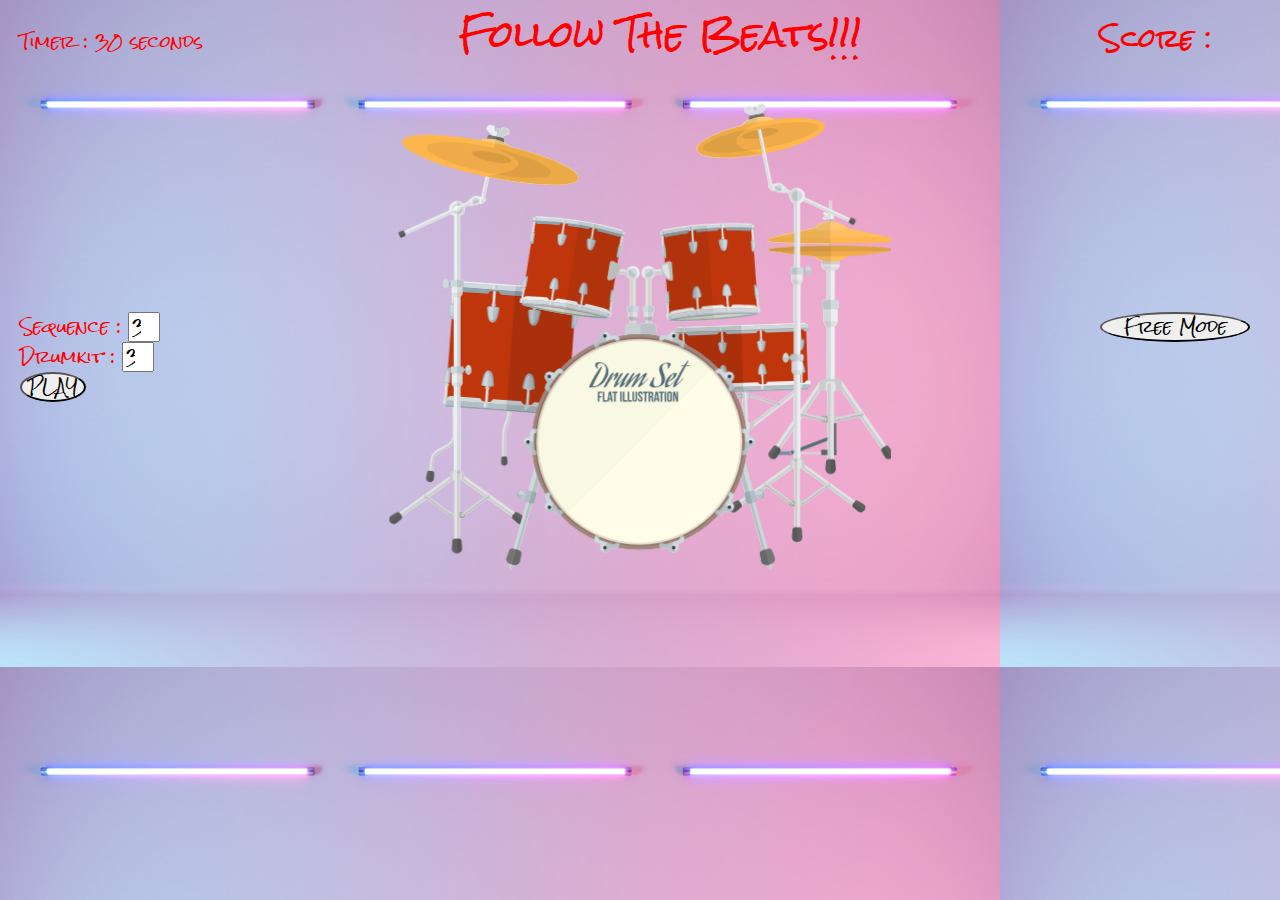
==== commit 1f646c56: "update background" ====
--- a/drumkit/index.html
+++ b/drumkit/index.html
@@ -25,7 +25,7 @@
 
 <div class="wrapper">
     <div class='left' id='leftWrapper'>
-        Timer : <span id="timer">100 seconds</span>
+        Timer : <span id="timer">30 seconds</span>
     </div>
     <div class='central'>Follow The Beats!!!</div>
     <div class="right" id='score'>Score :</div>
